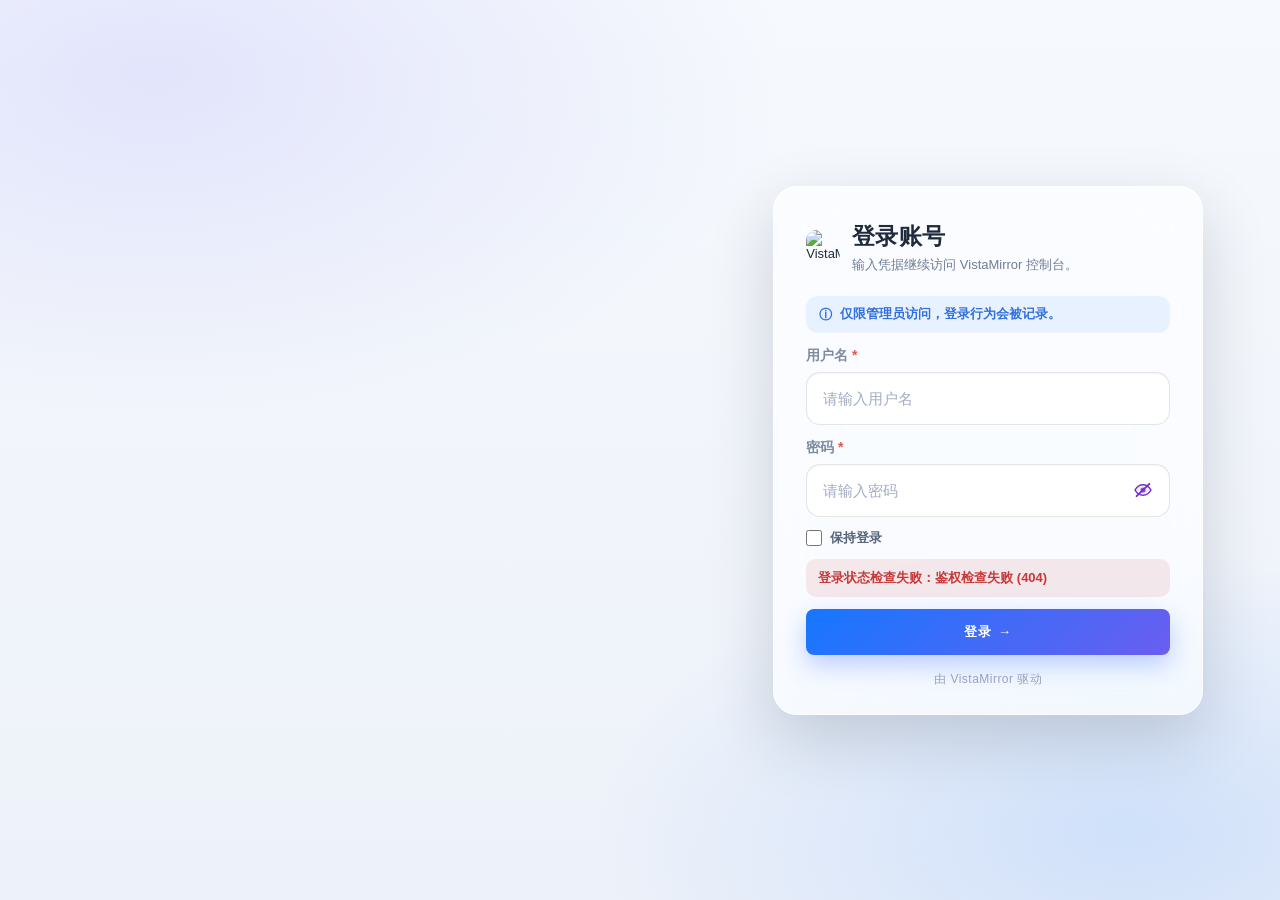
==== runtime/index.html @ f8d3233b "登录页海报墙 + iOS 登录卡重构、全局代理与基础设施工作台 - 登录页:TMDB 趋势海报墙(服务端代理+磁盘缓存,/api/public/login-backdrop),海报封面去重防相邻重复 " ====
<!DOCTYPE html>
<html lang="zh-CN">
<head>
  <meta charset="UTF-8">
  <meta name="viewport" content="width=device-width, initial-scale=1.0">
  <title>VistaMirror 用户管理台</title>
  <meta name="description" content="VistaMirror 风格的 Emby 用户管理控制台，支持 Emby API 接入、邀请管理、到期续费与登录日志。">
  <link rel="icon" type="image/svg+xml" href="/assets/branding/favicon.svg?v=20260625-vm-brand">
  <link rel="apple-touch-icon" href="/assets/branding/apple-touch-icon.png?v=20260625-vm-brand">
  <link rel="manifest" href="/manifest.webmanifest?v=20260625-vm-brand">
  <link rel="stylesheet" href="styles.css?v=20260819-ios-glass-1">
  <link rel="stylesheet" href="infra.css?v=20260824-docker-only-1">
  <link rel="stylesheet" href="auth.css?v=20260828-card-6">
  <script src="login-backdrop.js?v=20260828-login-wall-4" defer></script>
  <script src="/brand-theme.js?v=20260625-vm-brand"></script>
</head>
<body class="auth-pending">
  <section id="admin-auth-loading" class="admin-auth-loading" aria-live="polite">
    正在验证登录状态...
  </section>

  <section id="admin-auth-shell" class="admin-auth-shell" hidden>
    <div id="auth-backdrop" class="auth-backdrop" aria-hidden="true"></div>
    <div class="auth-backdrop-tint" aria-hidden="true"></div>
    <div class="admin-auth-card" role="dialog" aria-modal="true" aria-labelledby="admin-auth-title">
      <div class="admin-auth-brand">
        <img src="/assets/branding/logo-light.svg?v=20260625-vm-brand" data-brand-logo-img alt="VistaMirror">
        <div>
          <h1 id="admin-auth-title">登录账号</h1>
          <p>输入凭据继续访问 VistaMirror 控制台。</p>
        </div>
      </div>
      <form id="admin-auth-form" class="admin-auth-form">
        <p id="admin-auth-info" class="admin-auth-info"><span class="admin-auth-info-icon">ⓘ</span>仅限管理员访问，登录行为会被记录。</p>
        <label class="field">
          <span class="admin-auth-label">用户名 <em>*</em></span>
          <input id="admin-auth-username" type="text" autocomplete="username" placeholder="请输入用户名" aria-label="管理员账号" autofocus required>
        </label>
        <label class="field">
          <span class="admin-auth-label">密码 <em>*</em></span>
          <div class="password-field">
            <input id="admin-auth-password" type="password" autocomplete="current-password" placeholder="请输入密码" aria-label="管理员密码" required>
            <button id="admin-auth-password-toggle" type="button" class="eye-btn password-toggle" aria-label="显示或隐藏密码" data-target="admin-auth-password" data-open="false">🙈</button>
          </div>
        </label>
        <p id="admin-auth-capslock" class="admin-auth-capslock" hidden>大写锁定（Caps Lock）已开启</p>
        <label class="admin-auth-remember">
          <input id="admin-auth-remember" type="checkbox">
          <span>保持登录</span>
        </label>
        <p id="admin-auth-error" class="admin-auth-error" hidden></p>
        <button id="admin-auth-submit" class="primary-btn admin-auth-submit" type="submit">登录 <span class="admin-auth-submit-arrow">→</span></button>
        <p class="admin-auth-footer">由 VistaMirror 驱动</p>
      </form>
    </div>
  </section>

  <div id="app-root" class="app-layout" hidden>
    <aside id="primary-sidebar" class="sidebar">
      <div class="brand">
        <div class="brand-mark">
          <img src="/assets/branding/logo-light.svg?v=20260625-vm-brand" data-brand-logo-img alt="VistaMirror 图标">
        </div>
        <div class="brand-copy">
          <h1><span class="brand-en">VistaMirror</span></h1>
        </div>
      </div>

      <label id="global-search-trigger" class="sidebar-search" role="button" tabindex="0" aria-label="打开全局搜索">
        <span class="sidebar-search-icon">⌕</span>
        <input id="sidebar-global-search" type="text" placeholder="全局搜索..." aria-label="全局搜索" readonly>
        <em>Cmd+K</em>
      </label>

      <nav class="nav">
        <p class="nav-group-title">总览</p>
        <button class="nav-item active" data-view="overview" type="button"><span class="nav-icon">📈</span>仪表盘</button>
        <p class="nav-group-title">媒体库运营</p>
        <button class="nav-item" data-view="content-ranking" type="button"><span class="nav-icon">🎞</span>内容排行</button>
        <button class="nav-item" data-view="users" type="button"><span class="nav-icon nav-icon-svg" aria-hidden="true"><svg class="quality-audit-nav-svg" viewBox="0 0 1024 1024" xmlns="http://www.w3.org/2000/svg" focusable="false"><path d="M0 0m125.582536 0l772.834928 0q125.582536 0 125.582536 125.582536l0 772.834928q0 125.582536-125.582536 125.582536l-772.834928 0q-125.582536 0-125.582536-125.582536l0-772.834928q0-125.582536 125.582536-125.582536Z" fill="#AA66CC"></path><path d="M305.165563 463.901889h94.56365v96.196222H305.165563z" fill="#F5F5F5"></path><path d="M466.413539 479.599706h258.44886v15.697817H466.413539zM466.413539 527.697817h258.44886v15.697817H466.413539z" fill="#CED0D0"></path><path d="M354.142752 525.186166l-43.953888-43.953887-11.176845 11.176845 43.953887 43.953888 11.176846 11.051263 11.051263-11.051263 61.284278-61.284278-11.051263-11.176845-61.284278 61.284277z" fill="#FB5D74"></path><path d="M305.165563 463.901889h94.56365v96.196222H305.165563z" fill="#F5F5F5"></path><path d="M466.413539 479.599706h258.44886v15.697817H466.413539zM466.413539 527.697817h258.44886v15.697817H466.413539z" fill="#CED0D0"></path><path d="M354.142752 525.186166l-43.953888-43.953887-11.176845 11.176845 43.953887 43.953888 11.176846 11.051263 11.051263-11.051263 61.284278-61.284278-11.051263-11.176845-61.284278 61.284277z" fill="#FB5D74"></path><path d="M215.750797 145.926907m37.046848 0l518.40471 0q37.046848 0 37.046848 37.046848l0 688.569046q0 37.046848-37.046848 37.046848l-518.40471 0q-37.046848 0-37.046848-37.046848l0-688.569046q0-37.046848 37.046848-37.046848Z" fill="#334D5C"></path><path d="M250.285995 190.383125m37.046848 0l449.334314 0q37.046848 0 37.046848 37.046848l0 599.65661q0 37.046848-37.046848 37.046848l-449.334314 0q-37.046848 0-37.046848-37.046848l0-599.65661q0-37.046848 37.046848-37.046848Z" fill="#F5F5F5"></path><path d="M661.443218 162.503802h-298.886436a17.707138 17.707138 0 0 0-17.707138 17.707137v57.265637a17.707138 17.707138 0 0 0 17.707138 17.707138h87.907775v-15.8234h124.326711v15.8234h87.907775a17.707138 17.707138 0 0 0 17.707138-17.707138v-57.265637a17.707138 17.707138 0 0 0-18.962963-17.707137z" fill="#F5F5F5"></path><path d="M634.31739 175.689968v-32.149129H389.68261v32.149129h-39.558499v14.567574h39.558499v14.441992h244.63478v-14.441992h38.553839v-14.567574h-38.553839z" fill="#334D5C"></path><path d="M313.328428 329.026245h89.1636v90.670591h-89.1636z" fill="#F5F5F5"></path><path d="M465.283297 343.844984h243.63012v14.818739h-243.63012zM465.283297 389.18028h243.63012v14.818739h-243.63012z" fill="#CED0D0"></path><path d="M359.417219 386.794211l-41.442237-41.442237-10.423351 10.548934 41.442237 41.316654 10.423351 10.548933 10.42335-10.548933 57.767967-57.767967-10.423351-10.42335-57.767966 57.767966z" fill="#FB5D74"></path><path d="M313.328428 481.985774h89.1636v90.670591h-89.1636z" fill="#F5F5F5"></path><path d="M465.283297 496.804513h243.63012v14.818739h-243.63012zM465.283297 542.139809h243.63012v14.818739h-243.63012z" fill="#CED0D0"></path><path d="M359.417219 539.75374l-41.442237-41.442236-10.423351 10.548933 41.442237 41.316654 10.423351 10.548933 10.42335-10.548933 57.767967-57.767967-10.423351-10.42335-57.767966 57.767966z" fill="#FB5D74"></path><path d="M313.328428 634.945303h89.1636v90.670591h-89.1636z" fill="#F5F5F5"></path><path d="M465.283297 649.63846h243.63012v14.818739h-243.63012zM465.283297 695.099338h243.63012v14.818739h-243.63012z" fill="#CED0D0"></path><path d="M604.679912 864.133431l0.376747-168.657346h168.657346L604.679912 864.133431z" fill="#FFFFFF"></path><path d="M776.727986 692.838852l-0.376747 175.564386-175.564386 0.125582 175.941133-175.689968z" fill="#334D5C"></path></svg></span>质量盘点</button>
        <button class="nav-item" data-view="missing" type="button"><span class="nav-icon nav-icon-svg" aria-hidden="true"><svg class="missing-nav-svg" viewBox="0 0 1024 1024" xmlns="http://www.w3.org/2000/svg" focusable="false"><path d="M512 0c282.760533 0 512 229.239467 512 512 0 282.760533-229.239467 512-512 512-282.760533 0-512-229.239467-512-512C0 229.239467 229.239467 0 512 0z" fill="#8460D8" opacity=".1"></path><path d="M645.9392 521.1136a123.733333 123.733333 0 0 1 122.0608 123.426133 123.733333 123.733333 0 0 1-122.0608 123.460267 124.177067 124.177067 0 0 1-109.090133-61.1328 122.914133 122.914133 0 0 1 0-124.586667 124.177067 124.177067 0 0 1 109.090133-61.166933z m-43.793067 52.599467a20.48 20.48 0 0 0-28.9792 28.945066l41.028267 41.0624-45.841067 45.841067a20.48 20.48 0 0 0 28.945067 28.9792l45.8752-45.8752 45.841067 45.8752a20.48 20.48 0 0 0 28.9792-28.9792L672.085333 643.754667l41.028267-41.0624a20.48 20.48 0 0 0-28.945067-28.945067l-41.028266 41.028267z" fill="#8460D8" opacity=".6"></path><path d="M617.8816 238.933333a79.189333 79.189333 0 0 1 79.189333 79.189334l0.034134 178.244266a144.110933 144.110933 0 0 0-68.334934-17.237333c-83.831467 0-151.790933 72.123733-151.790933 161.0752 0 34.440533 10.205867 66.321067 27.5456 92.501333H386.389333A79.189333 79.189333 0 0 1 307.2 653.5168V318.122667A79.189333 79.189333 0 0 1 386.389333 238.933333h231.492267z m-129.467733 186.845867h-104.584534a20.002133 20.002133 0 1 0 0 40.004267h104.584534a20.002133 20.002133 0 1 0 0-40.004267z m100.625066-100.113067h-205.2096a20.002133 20.002133 0 0 0 0 40.0384h205.2096a20.002133 20.002133 0 1 0 0-40.0384z" fill="#8460D8"></path></svg></span>缺集管理</button>
        <button class="nav-item" data-view="logs" type="button"><span class="nav-icon">🕘</span>播放历史</button>
        <p class="nav-group-title">资源获取</p>
        <button class="nav-item" data-view="moviepilot-search" type="button"><span class="nav-icon">🔎</span>MoviePilot 搜索</button>
        <button class="nav-item" data-view="drive-115" type="button"><span class="nav-icon">📦</span>115网盘</button>
        <button class="nav-item" data-view="strm-115" type="button"><span class="nav-icon">▶</span>STRM 直连</button>
        <button class="nav-item" data-view="hdhive" type="button"><span class="nav-icon">🪺</span>影巢搜索</button>
        <p class="nav-group-title">基础设施</p>
        <button class="nav-item" data-view="infra-docker" type="button"><span class="nav-icon">▣</span>Docker 管理</button>
        <p class="nav-group-title">用户与终端</p>
        <button class="nav-item" data-view="user-center" type="button"><span class="nav-icon">👥</span>用户管理</button>
        <button class="nav-item" data-view="client-control" type="button"><span class="nav-icon">🖥</span>客户端管控</button>
        <p class="nav-group-title">自动化与配置</p>
        <button class="nav-item" data-view="bot-assistant" type="button"><span class="nav-icon">🔔</span>通知配置</button>
        <button class="nav-item" data-view="media-config" type="button"><span class="nav-icon">🗃️</span>媒体库配置</button>
        <button class="nav-item" data-view="ai-config" type="button"><span class="nav-icon">🤖</span>AI 配置</button>
        <button class="nav-item" data-view="task-center" type="button"><span class="nav-icon">⚡</span>任务中心</button>
        <button class="nav-item" data-view="workshop" type="button"><span class="nav-icon">🪄</span>封面工坊</button>
      </nav>

      <div class="sidebar-footer">
        <button class="sidebar-exit" type="button">退出管理系统</button>
      </div>
    </aside>

    <main class="main-content">
      <nav class="frozen-navbar" aria-label="顶部导航">
        <button
          id="sidebar-toggle-btn"
          class="nav-icon-btn sidebar-toggle-btn"
          type="button"
          aria-controls="primary-sidebar"
          aria-expanded="true"
          aria-label="隐藏侧边栏"
          title="隐藏侧边栏"
        >‹</button>
        <div class="frozen-navbar-actions">
          <button id="quick-log-btn" class="nav-icon-btn" type="button" aria-label="通知">🌐</button>
          <div class="profile-menu">
            <button
              id="profile-menu-btn"
              class="nav-icon-btn profile-btn"
              type="button"
              aria-label="快捷工具"
              aria-haspopup="menu"
              aria-expanded="false"
            >⚙</button>
            <div id="profile-menu-panel" class="profile-menu-panel" role="menu" hidden>
              <div class="profile-menu-head">
                <strong>VistaMirror</strong>
                <span>管理员</span>
              </div>
              <button id="profile-open-logs" class="profile-menu-item" type="button" role="menuitem">日志中心</button>
              <button id="profile-open-support" class="profile-menu-item" type="button" role="menuitem">关于与支持</button>
            </div>
          </div>
        </div>
      </nav>

      <header class="topbar">
        <div class="topbar-hero">
          <div class="topbar-icon">👥</div>
          <div>
            <h2 id="topbar-title">用户管理</h2>
            <p id="topbar-subtitle" class="topbar-text">统筹全站账号与权限生命周期</p>
          </div>
        </div>
        <div id="topbar-actions" class="topbar-actions">
          <div id="topbar-logs-toolbar-host" class="topbar-actions-group" hidden></div>
          <div id="topbar-user-center-actions" class="topbar-actions-group" hidden>
            <button id="uc-invite-manage-btn" class="ghost-btn" type="button">邀请管理</button>
            <button id="uc-generate-invite-btn" class="mint-btn" type="button">生成邀请</button>
            <button id="uc-create-user-btn" class="primary-btn" type="button">创建用户</button>
          </div>
          <button id="settings-save-btn" class="settings-save-btn" type="button" hidden>保存</button>
        </div>
      </header>

      <section id="overview-stats-grid" class="stats-grid">
        <article class="stat-card accent-purple">
          <p>电影</p>
          <strong id="stat-movies">-</strong>
          <span id="stat-movies-sub">Movie</span>
        </article>
        <article class="stat-card accent-green">
          <p>电视剧</p>
          <strong id="stat-series">-</strong>
          <span id="stat-series-sub">Series</span>
        </article>
        <article class="stat-card accent-orange">
          <p>剧集</p>
          <strong id="stat-episodes">-</strong>
          <span id="stat-episodes-sub">Episode</span>
        </article>
        <article class="stat-card">
          <p>用户</p>
          <strong id="stat-users">0</strong>
          <span id="stat-users-sub">用户总数</span>
        </article>
      </section>

      <section id="view-overview" class="view-section active">
        <div class="dashboard-grid">
          <section class="panel">
            <div class="panel-head compact">
              <div>
                <p class="section-label">搜索与筛选</p>
                <h3>用户总览</h3>
              </div>
            </div>
            <div class="toolbar toolbar-wide">
              <div class="search-box search-box-wide">
                <input id="user-search" type="search" placeholder="搜索用户名 / Emby Connect / 邮箱备注">
              </div>
              <div class="filter-group">
                <button class="filter-chip active" data-user-filter="all" type="button">全部</button>
                <button class="filter-chip" data-user-filter="online" type="button">活跃</button>
                <button class="filter-chip" data-user-filter="expiring" type="button">即将到期</button>
                <button class="filter-chip" data-user-filter="disabled" type="button">已禁用</button>
              </div>
            </div>

            <div class="user-table-wrap">
              <p id="client-software-filter-feedback" class="client-filter-feedback" hidden></p>
              <table class="user-table">
                <thead>
                  <tr>
                    <th>用户信息</th>
                    <th>账号状态</th>
                    <th>管理员</th>
                    <th>最后活跃</th>
                    <th>Emby Connect</th>
                    <th>续费状态</th>
                    <th>操作管理</th>
                  </tr>
                </thead>
                <tbody id="users-body"></tbody>
              </table>
            </div>
          </section>

          <section class="panel">
            <div class="panel-head compact">
              <div>
                <p class="section-label">同步结果</p>
                <h3>最近状态</h3>
              </div>
            </div>
            <div class="overview-grid compact-overview-grid">
              <article class="overview-card">
                <span>远程访问开启</span>
                <strong id="overview-remote">0</strong>
              </article>
              <article class="overview-card">
                <span>Live TV 开启</span>
                <strong id="overview-livetv">0</strong>
              </article>
              <article class="overview-card">
                <span>邀请待使用</span>
                <strong id="overview-invites">0</strong>
              </article>
            </div>
            <div id="sync-feed" class="activity-feed"></div>
          </section>
        </div>
      </section>

      <section id="view-content-ranking" class="view-section">
        <div class="dashboard-grid logs-grid">
          <section class="panel">
            <span id="content-ranking-source" class="badge neutral" hidden>等待连接 Emby</span>
            <div class="user-table-wrap">
              <table class="user-table">
                <thead>
                  <tr>
                    <th>排名</th>
                    <th>影片名称</th>
                    <th>播放次数</th>
                    <th>最近播放</th>
                  </tr>
                </thead>
                <tbody id="content-ranking-body"></tbody>
              </table>
            </div>
          </section>
        </div>
      </section>

      <section id="view-data-insights" class="view-section">
        <div class="dashboard-grid logs-grid">
          <section class="panel">
            <div class="panel-head compact">
              <div>
                <p class="section-label">数据洞察</p>
                <h3>行为分析</h3>
              </div>
            </div>
            <div class="empty-state">这里是“数据洞察”独立界面。后续可接入时段活跃、设备分布、码率分布、异常波动分析。</div>
          </section>
        </div>
      </section>

      <section id="view-users" class="view-section">
        <div class="quality-dashboard-shell">
          <section class="quality-overview-card quality-card">
            <div class="quality-overview-main">
              <div class="quality-overview-icon" aria-hidden="true">◈</div>
              <div>
                <div class="quality-title-row">
                  <h3>全景质量盘点</h3>
                </div>
                <p class="quality-subtitle">上次扫库时间：<strong id="quality-last-scan-time">未执行重扫</strong></p>
                <p id="user-action-feedback" class="quality-feedback quality-scan-feedback"></p>
                <span id="detail-name" class="quality-hidden-meta" aria-hidden="true">未选择用户</span>
              </div>
            </div>
            <div class="quality-overview-actions">
              <button id="quality-rescan-btn" class="primary-btn quality-primary-btn" type="button">重扫媒体库</button>
            </div>
          </section>

          <div class="quality-analysis-grid">
            <section class="quality-card quality-matrix-card quality-resolution-card">
              <div class="quality-section-head">
                <span class="quality-section-icon" aria-hidden="true">◈</span>
                <div>
                  <h3>分辨率矩阵</h3>
                  <p id="quality-resolution-total" class="quality-section-subtitle">等待媒体库扫描</p>
                </div>
              </div>
              <div id="quality-resolution-bars" class="quality-resolution-bars">
                <div class="quality-resolution-skeleton">正在统计媒体分辨率...</div>
              </div>
              <div class="quality-legacy-user-metrics" hidden>
                <span id="detail-last-login">-</span>
                <span id="detail-last-activity">-</span>
                <span id="detail-device-count">0</span>
                <span id="quality-risk-value">待查看</span>
              </div>
            </section>

            <section class="quality-card quality-dynamic-card quality-resolution-focus-card">
              <div class="quality-section-head">
                <span class="quality-section-icon purple" aria-hidden="true">◉</span>
                <div>
                  <h3 id="quality-resolution-focus-title">质量风险摘要</h3>
                  <p id="quality-resolution-focus-subtitle" class="quality-section-subtitle">点击左侧分辨率查看详情</p>
                </div>
              </div>
              <div id="quality-resolution-focus-body" class="quality-resolution-focus-body">
                <div class="quality-resolution-focus-empty">正在准备风险摘要与筛选控制台...</div>
              </div>
            </section>
          </div>

          <section class="quality-card quality-resolution-detail-card quality-resolution-detail-standalone">
              <div class="quality-section-head">
                <span class="quality-section-icon purple" aria-hidden="true">◉</span>
                <div>
                  <h3 id="quality-resolution-detail-title">分辨率片单</h3>
                  <p id="quality-resolution-detail-subtitle" class="quality-section-subtitle">点击左侧分辨率查看影片明细</p>
                </div>
              </div>
              <div id="quality-resolution-detail-list" class="quality-resolution-detail-list">
                <div class="quality-resolution-empty">等待分辨率数据</div>
              </div>
              <div class="quality-legacy-policy" hidden>
                <div class="quality-policy-layout">
                  <div class="quality-policy-hero">
                    <p>EMBY CONNECT</p>
                    <strong id="detail-email">-</strong>
                    <span id="detail-note">请先连接 Emby 并选择一个用户。</span>
                  </div>
                  <div class="toggle-list quality-toggle-grid">
                    <label class="toggle-row">
                      <span>允许远程访问</span>
                      <input id="toggle-remote" type="checkbox">
                    </label>
                    <label class="toggle-row">
                      <span>允许媒体下载</span>
                      <input id="toggle-download" type="checkbox">
                    </label>
                    <label class="toggle-row">
                      <span>允许 Live TV</span>
                      <input id="toggle-livetv" type="checkbox">
                    </label>
                    <label class="toggle-row">
                      <span>禁用用户</span>
                      <input id="toggle-disabled" type="checkbox">
                    </label>
                  </div>
                </div>
              </div>
          </section>

          <section class="quality-card quality-list-card">
            <div class="quality-list-head">
              <div>
                <p class="section-label">Profile Snapshot</p>
                <h3>账号画像明细</h3>
              </div>
              <span class="quality-count-pill">4 项</span>
            </div>
            <div class="profile-card quality-profile-inline">
              <div id="detail-avatar" class="avatar">EP</div>
              <div>
                <p class="profile-line">当前选中用户</p>
                <p class="profile-note">下方保留现有字段与策略数据，并以卡片形式展示。</p>
              </div>
            </div>
            <div id="detail-meta" class="detail-list quality-detail-list"></div>
          </section>

          <section class="quality-card quality-activity-card">
            <div class="quality-list-head">
              <div>
                <p class="section-label">Activity Trace</p>
                <h3>相关活动</h3>
              </div>
              <span class="quality-count-pill">最近 5 条</span>
            </div>
            <div id="detail-activity" class="activity-feed quality-activity-feed"></div>
          </section>
        </div>
      </section>

      <section id="view-invites" class="view-section">
        <div class="dashboard-grid">
          <section class="panel">
            <div class="panel-head compact">
              <div>
                <p class="section-label">邀请码管理</p>
                <h3>生成邀请与快速建号</h3>
              </div>
            </div>

            <form id="invite-form" class="form-grid">
              <label class="field">
                <span>邀请备注</span>
                <input id="invite-label" type="text" placeholder="例如 朋友 / 家庭成员 / 测试用户">
              </label>
              <label class="field">
                <span>默认用户名</span>
                <input id="invite-username" type="text" placeholder="例如 movie_fan">
              </label>
              <label class="field">
                <span>有效天数</span>
                <input id="invite-days" type="number" min="1" value="7">
              </label>
              <label class="field">
                <span>套餐名称</span>
                <input id="invite-plan" type="text" placeholder="例如 月费标准">
              </label>
              <div class="form-actions">
                <button class="primary-btn" type="submit">生成邀请</button>
              </div>
            </form>

            <p class="hint-text">说明：这里的邀请管理是面板扩展层，用于提前生成待使用名额和续费方案。</p>
          </section>

          <section class="panel">
            <div class="panel-head compact">
              <div>
                <p class="section-label">邀请列表</p>
                <h3>待使用 / 已使用</h3>
              </div>
            </div>
            <div id="invite-list" class="card-list"></div>
          </section>
        </div>
      </section>

      <section id="view-renewals" class="view-section">
        <div class="dashboard-grid">
          <section class="panel">
            <div class="panel-head compact">
              <div>
                <p class="section-label">到期续费</p>
                <h3>续费计划与到期日管理</h3>
              </div>
            </div>
            <p class="hint-text">Emby 原生用户没有会员到期日字段，这里使用面板本地数据层为每个用户附加套餐和到期日期。</p>
            <div id="renewal-list" class="card-list"></div>
          </section>

          <section class="panel">
            <div class="panel-head compact">
              <div>
                <p class="section-label">续费编辑</p>
                <h3>为用户设置到期信息</h3>
              </div>
            </div>

            <form id="renewal-form" class="form-grid">
              <label class="field">
                <span>选择用户</span>
                <select id="renewal-user"></select>
              </label>
              <label class="field">
                <span>套餐名称</span>
                <input id="renewal-plan" type="text" placeholder="例如 年费旗舰">
              </label>
              <label class="field">
                <span>到期日期</span>
                <input id="renewal-expiry" type="date">
              </label>
              <label class="field">
                <span>管理备注</span>
                <input id="renewal-note" type="text" placeholder="例如 已付款，等待确认">
              </label>
              <div class="form-actions">
                <button class="primary-btn" type="submit">保存续费信息</button>
              </div>
            </form>

            <p id="renewal-feedback" class="action-feedback">尚未修改任何续费信息。</p>
          </section>
        </div>
      </section>

      <section id="view-logs" class="view-section">
        <div class="dashboard-grid logs-grid">
          <section class="panel">
            <div class="panel-head compact playback-head playback-head-swap">
              <div id="logs-toolbar-host">
                <div id="logs-toolbar" class="toolbar">
                  <label class="field">
                    <select id="log-user-filter">
                      <option value="">所有用户大盘</option>
                    </select>
                  </label>
                  <div class="search-box">
                    <input id="log-search" type="search" placeholder="搜索影视名称...">
                  </div>
                  <button id="log-query-btn" class="primary-btn" type="button">立即查询</button>
                </div>
              </div>
            </div>

            <div class="user-table-wrap">
              <table class="user-table playback-table">
                <thead>
                  <tr>
                    <th>时间</th>
                    <th>用户</th>
                    <th>内容媒体</th>
                    <th>观影时长</th>
                    <th>客户端接入</th>
                    <th>终端设备</th>
                  </tr>
                </thead>
                <tbody id="log-list"></tbody>
              </table>
            </div>
          </section>
        </div>
      </section>

      <section id="view-missing" class="view-section">
        <div class="dashboard-grid logs-grid">
          <section class="panel">
            <div class="panel-head compact playback-head playback-head-swap">
              <div class="toolbar missing-toolbar">
                <button id="missing-scan-btn" class="primary-btn" type="button">立即巡检</button>
                <label class="field">
                  <select id="missing-status">
                    <option value="all">全部状态</option>
                    <option value="missing">缺失中</option>
                    <option value="review">需确认</option>
                    <option value="match_failed">匹配失败</option>
                  </select>
                </label>
                <div class="search-box">
                  <input id="missing-search" type="search" placeholder="搜索剧名 / 集号 / TMDB ID...">
                </div>
              </div>
            </div>

            <div class="stats-grid missing-stats-grid">
              <article class="stat-card">
                <p>扫描剧集数</p>
                <strong id="missing-stat-scanned-series">0</strong>
              </article>
              <article class="stat-card success">
                <p>TMDB 匹配成功</p>
                <strong id="missing-stat-matched-series">0</strong>
              </article>
              <article class="stat-card warning">
                <p>缺失剧集数</p>
                <strong id="missing-stat-missing-series">0</strong>
              </article>
              <article class="stat-card danger">
                <p>缺失总集数</p>
                <strong id="missing-stat-missing-episodes">0</strong>
              </article>
            </div>

            <p id="missing-feedback" class="action-feedback">点击“立即巡检”核对 Emby 已入库季中已播出的单集，未来或未定档集不会计入缺失。</p>

            <div id="missing-list" class="missing-card-list" aria-live="polite"></div>
          </section>
        </div>
      </section>

      <section id="view-dedup" class="view-section">
        <div class="dashboard-grid logs-grid">
          <section class="panel">
            <div class="panel-head compact">
              <div>
                <p class="section-label">去重管理</p>
                <h3>重复项治理</h3>
              </div>
            </div>
            <div class="empty-state">这里是“去重管理”独立界面。后续可接入重复资源扫描、命名归一与批量合并。</div>
          </section>
        </div>
      </section>

      <section id="view-workorders" class="view-section">
        <div class="dashboard-grid logs-grid">
          <section class="panel">
            <div class="panel-head compact">
              <div>
                <p class="section-label">工单大厅</p>
                <h3>待处理事项</h3>
              </div>
            </div>
            <div class="empty-state">这里预留为工单管理独立界面。后续可接入工单状态流转、责任人分配、SLA 统计。</div>
          </section>
        </div>
      </section>

      <section id="view-user-center" class="view-section">
        <div class="dashboard-grid logs-grid">
          <section class="panel">
            <div class="user-center-stats">
              <article class="user-center-stat-card">
                <p>总用户数</p>
                <strong id="uc-stat-total">0</strong>
              </article>
              <article class="user-center-stat-card vip">
                <p>VIP 会员数</p>
                <strong id="uc-stat-vip">0</strong>
              </article>
              <article class="user-center-stat-card success">
                <p>活跃正常数</p>
                <strong id="uc-stat-active">0</strong>
              </article>
              <article class="user-center-stat-card warning">
                <p>7 天内到期数</p>
                <strong id="uc-stat-expiring">0</strong>
              </article>
              <article class="user-center-stat-card danger">
                <p>已封禁 / 过期数</p>
                <strong id="uc-stat-blocked">0</strong>
              </article>
            </div>

            <div class="toolbar user-center-toolbar">
              <div class="search-box">
                <input id="user-center-search" type="search" placeholder="搜索用户名或备注...">
              </div>
              <label class="field">
                <select id="user-center-sort">
                  <option value="recommend">排序：智能推荐（管理员 > VIP > 状态）</option>
                  <option value="last-login">排序：最近登录</option>
                  <option value="name">排序：用户名</option>
                  <option value="status">排序：账号状态</option>
                </select>
              </label>
            </div>

            <div class="user-table-wrap">
              <table class="user-table user-center-table">
                <thead>
                  <tr>
                    <th>用户信息</th>
                    <th>并发限制</th>
                    <th>账号状态</th>
                    <th>有效期至</th>
                    <th>最后登录</th>
                    <th>操作管理</th>
                  </tr>
                </thead>
                <tbody id="user-center-body"></tbody>
              </table>
            </div>
          </section>
        </div>
      </section>

      <section id="view-points" class="view-section">
        <div class="dashboard-grid logs-grid">
          <section class="panel">
            <div class="panel-head compact">
              <div>
                <p class="section-label">积分引擎</p>
                <h3>积分策略与发放记录</h3>
              </div>
            </div>
            <div class="empty-state">这里是“积分引擎”独立界面，后续可接入签到积分、活跃奖励和兑换规则。</div>
          </section>
        </div>
      </section>

      <section id="view-risk-control" class="view-section">
        <div class="dashboard-grid logs-grid">
          <section class="panel">
            <div class="panel-head compact">
              <div>
                <p class="section-label">风险管控</p>
                <h3>异常行为检测</h3>
              </div>
            </div>
            <div class="empty-state">这里是“风险管控”独立界面，后续可接入异地登录、暴力尝试与设备指纹监控。</div>
          </section>
        </div>
      </section>

      <section id="view-client-control" class="view-section">
        <div class="dashboard-grid logs-grid">
          <section class="panel">
            <div class="panel-head compact">
              <div>
                <p class="section-label">客户端管控</p>
                <h3>终端态势与管控</h3>
              </div>
              <span id="client-device-source" class="badge neutral">等待连接 Emby</span>
            </div>

            <div class="client-stats-grid">
              <article class="client-stat-card">
                <div class="client-stat-card-head">
                  <span>历史设备总数</span>
                  <em class="client-stat-icon neutral" aria-hidden="true">🗄</em>
                </div>
                <strong id="client-stat-total" class="client-stat-value">0</strong>
              </article>
              <article class="client-stat-card">
                <div class="client-stat-card-head">
                  <span>当前在线设备</span>
                  <em class="client-stat-icon success" aria-hidden="true">📶</em>
                </div>
                <strong id="client-stat-online" class="client-stat-value success">0</strong>
              </article>
              <article class="client-stat-card">
                <div class="client-stat-card-head">
                  <span>已违规拦截</span>
                  <em class="client-stat-icon danger" aria-hidden="true">⛔</em>
                </div>
                <strong id="client-stat-blocked" class="client-stat-value danger">0</strong>
              </article>
            </div>

            <div class="client-charts-grid">
              <article class="client-chart-card">
                <div class="panel-head compact">
                  <div>
                    <h3>生态分布</h3>
                  </div>
                  <span class="client-chart-hint">按客户端软件统计</span>
                </div>
                <div id="client-ecosystem-chart" class="client-donut-chart" role="img" aria-label="设备生态分布图">
                  <div id="client-ecosystem-tooltip" class="client-donut-tooltip" hidden></div>
                </div>
                <div id="client-ecosystem-legend" class="client-donut-legend"></div>
                <p id="client-ecosystem-empty" class="client-chart-empty" hidden>暂无设备分布数据。</p>
              </article>
              <article class="client-chart-card">
                <div class="panel-head compact">
                  <div class="client-chart-title-wrap">
                    <span class="client-chart-title-icon" aria-hidden="true">🏆</span>
                    <h3>历史高频设备 TOP 10</h3>
                  </div>
                  <span class="client-chart-hint">点击设备筛选</span>
                </div>
                <div id="client-top-devices-chart" class="client-bar-chart" role="img" aria-label="历史设备TOP10柱状图"></div>
                <p id="client-top-devices-empty" class="client-chart-empty" hidden>暂无播放历史设备数据。</p>
              </article>
            </div>

            <div class="user-table-wrap">
              <table class="user-table">
                <thead>
                  <tr>
                    <th>用户</th>
                    <th>设备名称 / ID</th>
                    <th>使用软件</th>
                    <th>最后活动时间</th>
                  </tr>
                </thead>
                <tbody id="client-devices-body"></tbody>
              </table>
            </div>
          </section>
        </div>
      </section>

      <section id="view-calendar" class="view-section">
        <div class="dashboard-grid logs-grid">
          <section class="panel">
            <div class="panel-head compact">
              <div>
                <p class="section-label">追剧日历</p>
                <h3>更新排期</h3>
              </div>
            </div>
            <div class="empty-state">这里是“追剧日历”独立界面，后续可接入 TMDB 剧集更新日历与订阅提醒。</div>
          </section>
        </div>
      </section>

      <section id="view-bot-assistant" class="view-section">
        <div class="dashboard-grid logs-grid">
          <section class="panel">
            <div class="bot-grid">
              <article class="bot-card bot-card-channel-hub">
                <div class="panel-head compact">
                  <div>
                    <h3>通知渠道</h3>
                    <p class="section-label">添加并配置通知渠道</p>
                  </div>
                </div>
                <div class="notify-channel-hub-shell">
                  <div id="notify-channel-card-list" class="notify-channel-card-list"></div>
                  <section id="notify-channel-empty-state" class="notify-channel-empty-state" hidden>
                    <div class="notify-channel-empty-copy">
                      <strong>还没有已接入的通知渠道</strong>
                      <p>先添加 Telegram 或企业微信，配置完成后卡片会自动收起留在这里。</p>
                    </div>
                    <button id="notify-channel-empty-add" class="primary-btn" type="button">添加通道</button>
                  </section>
                  <div id="notify-channel-toolbar" class="notify-channel-toolbar">
                    <button id="notify-channel-add-toggle" class="ghost-btn notify-channel-add-btn" type="button" aria-haspopup="menu" aria-expanded="false">＋ 添加通道</button>
                    <div id="notify-channel-add-menu" class="notify-channel-add-menu" role="menu" hidden></div>
                  </div>
                  <p id="bot-feedback" class="hint-text" aria-live="polite"></p>
                </div>
              </article>

              <div id="notify-channel-modal" class="user-center-modal notify-channel-modal" hidden>
                <div class="user-center-modal-panel notify-channel-modal-panel">
                  <div class="notify-channel-modal-head">
                    <div class="notify-channel-modal-title-wrap">
                      <span id="notify-channel-modal-icon" class="bot-channel-icon bot-channel-icon-telegram" aria-hidden="true"></span>
                      <div>
                        <h3 id="notify-channel-modal-title">配置渠道</h3>
                        <p id="notify-channel-modal-subtitle">填写当前通知渠道的接入信息与运行设置</p>
                        <div id="notify-channel-modal-tabs" class="notify-channel-modal-tabs" role="tablist" aria-label="通知渠道配置区域">
                          <button class="notify-channel-modal-tab" type="button" data-notify-modal-section-target="channel">接入信息</button>
                          <button class="notify-channel-modal-tab" type="button" data-notify-modal-section-target="platform">平台设置</button>
                          <button class="notify-channel-modal-tab" type="button" data-notify-modal-section-target="playback">播放通知用户</button>
                        </div>
                      </div>
                    </div>
                    <button id="notify-channel-modal-close" class="invite-manage-close-icon" type="button" aria-label="关闭通知渠道配置弹窗">×</button>
                  </div>
                  <div id="notify-channel-modal-content" class="notify-channel-modal-content">
                    <section id="notify-channel-platform-panel" class="notify-channel-platform-panel notify-modal-section" data-notify-modal-section="platform">
                      <div class="notify-modal-section-head">
                        <div>
                          <strong>平台设置</strong>
                          <small id="notify-channel-platform-summary">通知开关 · Webhook 状态</small>
                        </div>
                      </div>
                      <div class="notify-modal-section-body">
                        <label class="toggle-row notify-platform-toggle">
                          <div>
                            <strong>启用通知平台</strong>
                            <p class="toggle-desc">关闭后不发送通知</p>
                          </div>
                          <input id="bot-enable-core" type="checkbox">
                        </label>
                        <div class="notify-platform-inline-grid">
                          <div class="route-card">
                            <div class="panel-head compact">
                              <strong>Emby Webhook 地址</strong>
                            </div>
                            <p id="bot-webhook-url" class="route-copy">建议通过 VISTAMIRROR_PUBLIC_BASE_URL 固定为 VistaMirror 自己的公网地址</p>
                            <p id="bot-webhook-status" class="route-status" hidden></p>
                          </div>
                        </div>
                      </div>
                    </section>

                    <section id="notify-playback-scope-card" class="notify-playback-scope-card notify-modal-section" data-notify-modal-section="playback">
                      <div class="notify-modal-section-head">
                        <div>
                          <strong>播放通知适用用户</strong>
                          <small>开始、暂停、恢复和停止播放共用此规则</small>
                        </div>
                      </div>
                      <div class="notify-modal-section-body">
                        <div class="notify-playback-scope-mode" role="radiogroup" aria-label="播放通知用户范围">
                          <label class="notify-playback-scope-pill"><input id="notify-playback-user-scope-all" type="radio" name="notify-playback-user-scope" value="all"><span>全部用户</span></label>
                          <label class="notify-playback-scope-pill"><input id="notify-playback-user-scope-selected" type="radio" name="notify-playback-user-scope" value="selected"><span>指定用户</span></label>
                        </div>
                        <p class="hint-text">默认通知全部用户；选择指定用户后，再勾选下方 Emby 用户。</p>
                        <div id="notify-playback-user-picker" class="notify-playback-user-picker">
                          <div class="notify-playback-user-picker-head"><strong>当前 Emby 用户列表</strong><button id="notify-playback-users-refresh" class="ghost-btn" type="button">刷新</button></div>
                          <p id="notify-playback-users-status" class="hint-text">正在读取用户列表…</p>
                          <div id="notify-playback-users-list" class="notify-playback-user-list"></div>
                        </div>
                      </div>
                    </section>

                    <section id="notify-pane-telegram" class="notify-channel-pane notify-channel-modal-pane notify-modal-section" data-notify-pane="telegram" data-notify-modal-section="channel">
                      <div class="notify-channel-pane-head" hidden>
                        <div class="bot-card-title-wrap">
                          <span class="bot-channel-icon bot-channel-icon-telegram" aria-hidden="true"></span>
                          <div>
                            <strong>Telegram 通知</strong>
                            <p>Bot Token、Chat ID、代理</p>
                          </div>
                        </div>
                      </div>
                      <label class="toggle-row">
                        <div>
                          <strong>启用 Telegram 通道</strong>
                          <p class="toggle-desc">向 Chat ID 发送通知</p>
                        </div>
                        <input id="notify-telegram-enabled" type="checkbox">
                      </label>
                      <div class="config-grid">
                        <label class="toggle-row field-span-2">
                          <div>
                            <strong>启用 Telegram 命令菜单</strong>
                            <p class="toggle-desc">支持 /help、/check 等命令</p>
                          </div>
                          <input id="bot-enable-commands" type="checkbox">
                        </label>
                        <label class="field field-span-2">
                          <span>BOT TOKEN</span>
                          <div class="password-field">
                            <input id="bot-telegram-token" type="password" placeholder="例如 123456:ABCDEF...">
                            <button id="bot-telegram-token-toggle" type="button" class="eye-btn password-toggle" aria-label="显示或隐藏 Telegram Token" data-target="bot-telegram-token" data-open="false">🙈</button>
                          </div>
                        </label>
                        <label class="field field-span-2">
                          <span>ADMIN CHAT ID</span>
                          <input id="bot-telegram-chat-id" type="text" placeholder="例如 6067958942">
                        </label>
                        <label class="field field-span-2">
                          <span>代理地址（可选）</span>
                          <input id="notify-telegram-proxy-url" type="text" placeholder="例如 http://127.0.0.1:7890">
                        </label>
                        <p id="bot-env-managed-hint" class="hint-text field-span-2" hidden>
                          该配置由环境变量控制，请在 .env 或 docker-compose.yml 中修改。
                        </p>
                      </div>
                      <p id="notify-telegram-status" class="hint-text" hidden>Telegram 未启用</p>
                    </section>

                    <section id="notify-pane-wecom" class="notify-channel-pane notify-channel-modal-pane notify-modal-section" data-notify-pane="wecom" data-notify-modal-section="channel" hidden>
                      <div class="notify-channel-pane-head" hidden>
                        <div class="bot-card-title-wrap">
                          <span class="bot-channel-icon bot-channel-icon-wechat" aria-hidden="true"></span>
                          <div>
                            <strong>企业微信通知</strong>
                            <p>企业 ID、应用凭证与回调</p>
                          </div>
                        </div>
                      </div>
                      <label class="toggle-row">
                        <div>
                          <strong>启用企业微信通道</strong>
                          <p class="toggle-desc">向企业微信发送文本通知</p>
                        </div>
                        <input id="notify-wecom-enabled" type="checkbox">
                      </label>
                      <div class="config-grid">
                        <label class="field">
                          <span>企业 ID</span>
                          <input id="bot-wechat-corp-id" type="text" placeholder="wwxxxxxxxxxxxx">
                        </label>
                        <label class="field">
                          <span>应用 ID</span>
                          <input id="bot-wechat-agent-id" type="text" placeholder="1000008">
                        </label>
                        <label class="field field-span-2">
                          <span>应用 Secret</span>
                          <div class="password-field">
                            <input id="bot-wechat-secret" type="password" placeholder="输入应用 Secret">
                            <button id="bot-wechat-secret-toggle" type="button" class="eye-btn password-toggle" aria-label="显示或隐藏应用 Secret" data-target="bot-wechat-secret" data-open="false">🙈</button>
                          </div>
                        </label>
                        <label class="field field-span-2">
                          <span>接收人（可选）</span>
                          <input id="bot-wechat-to-user" type="text" placeholder="例如 @all 或 username1|username2">
                        </label>
                        <label class="field field-span-2">
                          <span>代理地址（可选）</span>
                          <input id="notify-wecom-proxy-url" type="text" placeholder="例如 http://127.0.0.1:8080">
                        </label>
                        <label class="field field-span-2">
                          <span>回调 Token</span>
                          <input id="bot-wechat-callback-token" type="text" placeholder="可选，建议配置">
                        </label>
                        <label class="field field-span-2">
                          <span>EncodingAESKey</span>
                          <div class="password-field">
                            <input id="bot-wechat-callback-aes" type="password" placeholder="可选，43 位">
                            <button id="bot-wechat-callback-aes-toggle" type="button" class="eye-btn password-toggle" aria-label="显示或隐藏 EncodingAESKey" data-target="bot-wechat-callback-aes" data-open="false">🙈</button>
                          </div>
                        </label>
                      </div>
                      <div class="route-card">
                        <div class="panel-head compact">
                          <strong>微信后台回调 URL 填入</strong>
                          <button id="bot-copy-callback-url" class="ghost-btn" type="button">复制</button>
                        </div>
                        <p id="bot-wechat-callback-url" class="route-copy">等待连接 Emby 后自动生成</p>
                      </div>
                      <p id="notify-wecom-status" class="hint-text" hidden>企业微信未启用</p>
                    </section>
                  </div>
                  <div class="notify-channel-modal-footer">
                    <button id="notify-channel-modal-test" class="ghost-btn" type="button">测试通知</button>
                    <button id="notify-channel-modal-save" class="primary-btn" type="button">保存</button>
                  </div>
                </div>
              </div>

              <article class="bot-card bot-card-routes">
                <div class="panel-head compact">
                  <div>
                    <h3>通知类型矩阵</h3>
                    <p class="section-label">只展示已配置渠道的真实事件路由</p>
                  </div>
                  <div class="bot-card-actions">
                    <button id="notify-routes-save" class="ghost-btn" type="button">保存</button>
                  </div>
                </div>
                <div id="notify-routes-empty" class="empty-state notify-empty-message" hidden>请先添加并配置至少一个通知渠道，再设置事件路由。</div>
                <div class="notify-matrix-grid">
                  <section class="notify-matrix-column">
                    <div id="notify-route-channel-tabs" class="notify-workspace-tabs" role="tablist" aria-label="选择通知渠道"></div>
                    <div class="notify-route-groups">
                      <section class="notify-route-group" data-notify-route-pane="telegram">
                        <div class="notify-route-group-head">
                          <strong>Telegram</strong>
                          <span>支持播放通知与入库通知</span>
                        </div>
                        <div id="notify-route-grid-telegram" class="notify-route-list"></div>
                      </section>
                      <section class="notify-route-group" data-notify-route-pane="wecom" hidden>
                        <div class="notify-route-group-head">
                          <strong>企业微信</strong>
                          <span>仅真实已接入事件可开关</span>
                        </div>
                        <div id="notify-route-grid-wecom" class="notify-route-list"></div>
                      </section>
                    </div>
                  </section>
                  <details class="notify-upcoming-disclosure">
                    <summary>能力预告 <span>未接入事件</span></summary>
                    <div id="notify-upcoming-events" class="notify-upcoming-list"></div>
                  </details>
                </div>
              </article>

              <article class="bot-card bot-card-template bot-card-template-center">
                <div class="panel-head compact">
                  <div>
                    <h3>模板中心</h3>
                    <p class="section-label">只编辑已配置渠道的事件模板并实时预览</p>
                  </div>
                  <div class="bot-card-actions">
                    <button id="notify-templates-save" class="ghost-btn" type="button">保存</button>
                    <button id="bot-template-reset" class="ghost-btn" type="button">恢复默认模板</button>
                  </div>
                </div>
                <div id="notify-templates-empty" class="empty-state notify-empty-message" hidden>请先添加并配置至少一个通知渠道，再编辑模板。</div>
                <div class="notify-template-workspace">
                  <div id="notify-template-channel-tabs" class="notify-workspace-tabs" role="tablist" aria-label="选择模板渠道"></div>
                  <div class="notify-template-workspace-body">
                    <aside id="notify-template-event-list" class="notify-template-event-list" aria-label="通知事件列表"></aside>
                    <div id="notify-template-workspace-editor" class="notify-template-workspace-editor">
                      <div id="notify-template-list-wecom" class="notify-template-list" hidden></div>
                      <div id="notify-template-list-telegram" class="notify-template-list"></div>
                    </div>
                  </div>
                </div>
              </article>
            </div>
          </section>
        </div>
      </section>

      <section id="view-task-center" class="view-section">
        <div class="dashboard-grid logs-grid">
          <section class="panel">
          </section>
        </div>
      </section>

      <section id="view-drive-115" class="view-section">
        <div class="dashboard-grid logs-grid">
          <section class="panel">
            <div class="config-shell drive115-shell">
              <div class="config-main">
                <div class="drive115-page-head">
                  <div>
                    <p class="section-label">115网盘</p>
                    <h3>115网盘 - 115账号配置</h3>
                  </div>
                </div>
                <div class="drive115-workbench-grid">
                  <section class="settings-card drive115-card drive115-login-card">
                    <div class="settings-card-head drive115-card-head">
                      <div class="drive115-login-title">
                        <span class="drive115-login-icon">🍪</span>
                        <div>
                          <h4>115 登录凭证</h4>
                          <p>填写 115 Cookie，并设置默认转存目录。</p>
                        </div>
                      </div>
                      <button id="drive115-login-collapse-btn" class="ghost-btn" type="button" aria-expanded="true">收起⌄</button>
                    </div>
                    <div id="drive115-login-body" class="drive115-login-body">
                      <div class="tmdb-switch-row">
                        <label for="drive115-enabled" class="tmdb-switch" aria-label="启用 115 网盘">
                          <input id="drive115-enabled" type="checkbox">
                          <span class="tmdb-switch-slider"></span>
                        </label>
                        <div class="tmdb-switch-copy">
                          <strong>启用 115 链接转存</strong>
                          <p>启用后 Telegram 私聊可直接发送 115 链接，群聊使用 /zhuancun115。</p>
                        </div>
                      </div>

                      <div class="settings-subgrid">
                        <label class="field field-span-2">
                          <span>登录 Cookie</span>
                          <p class="drive115-field-desc">请从浏览器开发者工具中获取完整的 Cookie 字符串</p>
                          <div class="password-field">
                            <input id="drive115-cookie" type="password" placeholder="粘贴 115 网页 Cookie">
                            <button id="drive115-cookie-toggle" type="button" class="eye-btn password-toggle" aria-label="显示或隐藏 115 Cookie" data-target="drive115-cookie" data-open="false">🙈</button>
                          </div>
                        </label>
                        <label class="field">
                          <span>默认保存目录 ID</span>
                          <input id="drive115-default-cid" type="text" placeholder="默认 0">
                        </label>
                        <div class="drive115-actions-row">
                          <button id="drive115-test-btn" class="ghost-btn" type="button">测试连接</button>
                          <button id="drive115-save-btn" class="primary-btn" type="button">保存</button>
                        </div>
                        <p id="drive115-config-feedback" class="tmdb-token-hint field-span-2">115 未配置。</p>
                      </div>
                    </div>
                  </section>

                  <section class="settings-card drive115-card drive115-qr-card">
                    <div class="settings-card-head">
                      <h4>扫码获取 Cookie</h4>
                      <p>生成二维码后，用 115 App 扫码确认登录。</p>
                    </div>
                    <div class="drive115-qr-box">
                      <div class="drive115-qr-controls">
                        <select id="drive115-qr-client">
                          <option value="qandroid" selected>115生活(Android端)</option>
                          <option value="android">115网盘(Android端)</option>
                          <option value="ios">115网盘(iPad/iPhone端)</option>
                          <option value="web">网页版</option>
                          <option value="tv">115网盘(Android电视端)</option>
                        </select>
                        <button id="drive115-qr-start-btn" class="primary-btn" type="button">生成二维码</button>
                        <button id="drive115-qr-stop-btn" class="ghost-btn" type="button" disabled>停止轮询</button>
                      </div>
                      <div class="drive115-warning is-tip">
                        提示：网页登录、Linux 端、macOS 端、TV 端和部分小程序 Cookie 可能受限；推荐优先使用 115生活(Android端)。
                      </div>
                      <div class="drive115-warning is-danger">
                        警告：扫码登录属于非官方接口，若二维码无法登录，请改用手动 Cookie。
                      </div>
                      <div id="drive115-qr-panel" class="drive115-qr-panel">
                        <div id="drive115-qr-placeholder" class="drive115-qr-placeholder">点击“生成二维码”后在 115 App 内扫码</div>
                        <img id="drive115-qr-image" alt="115 登录二维码" hidden>
                        <p id="drive115-qr-status">未生成二维码。</p>
                      </div>
                    </div>
                  </section>

                  <section class="settings-card drive115-card drive115-transfer-card">
                    <div class="settings-card-head">
                      <h4>链接转存</h4>
                      <p>先解析分享资源，确认无误后再提交转存。</p>
                    </div>
                    <div class="settings-subgrid">
                      <label class="field field-span-2">
                        <span>115 分享链接</span>
                        <textarea id="drive115-share-url" rows="3" placeholder="粘贴 https://115.com/s/... 或包含访问码的完整文本"></textarea>
                      </label>
                      <label class="field">
                        <span>访问码</span>
                        <input id="drive115-receive-code" type="text" placeholder="可选">
                      </label>
                      <label class="field">
                        <span>目标目录 ID</span>
                        <input id="drive115-target-cid" type="text" placeholder="留空使用默认目录">
                      </label>
                      <div class="drive115-actions-row field-span-2">
                        <button id="drive115-parse-btn" class="ghost-btn" type="button">解析资源</button>
                        <button id="drive115-transfer-btn" class="primary-btn" type="button" disabled>确认转存</button>
                      </div>
                      <div id="drive115-parse-result" class="drive115-result field-span-2">尚未解析 115 分享链接。</div>
                    </div>
                  </section>

                  <section class="settings-card drive115-card drive115-records-card">
                    <div class="settings-card-head">
                      <h4>转存记录</h4>
                      <p>保留最近解析和转存状态，方便排查失败原因。</p>
                    </div>
                    <div id="drive115-records" class="drive115-records">
                      <div class="empty-state">暂无 115 转存记录。</div>
                    </div>
                  </section>

                </div>
              </div>
            </div>
          </section>
        </div>
      </section>

      <section id="view-strm-115" class="view-section">
        <div class="strm115-page-shell">
          <header class="strm115-page-head">
            <div><p>资源获取 / STRM 直连</p><h3>STRM 直连控制台</h3><span>将 115 视频目录安全映射为 Emby 可播放的 STRM 媒体库。</span></div>
            <div class="strm115-page-tags" aria-label="STRM 工作流"><span>115 云盘</span><span>安全增量</span><span>Emby 刷库</span></div>
          </header>
          <div class="strm115-workbench-grid">
          <section class="strm115-console" aria-labelledby="strm115-console-title">
            <div class="strm115-console-head">
              <div>
                <p>连接与输出</p>
                <h4 id="strm115-console-title">同步配置</h4>
                <span>扫描网盘目录，生成由 VistaMirror 签名的稳定 STRM 文件。</span>
              </div>
              <label class="strm115-switch" title="启用 115 STRM">
                <input id="strm115-enabled" type="checkbox">
                <span>启用服务</span>
              </label>
            </div>
            <section class="strm115-config-section" aria-label="基础连接">
              <div class="strm115-section-title"><span>基础连接</span><small>路径和播放地址只在服务器端保存</small></div>
              <div class="strm115-fields">
              <label><span>115 源目录 CID</span><input id="strm115-source-cid" type="text" placeholder="例如 123456789"></label>
              <label><span>STRM 输出目录</span><input id="strm115-output-dir" type="text" placeholder="例如 /media/strm/115"></label>
              <label class="strm115-field-wide"><span>STRM 播放外部地址</span><input id="strm115-public-base-url" type="url" placeholder="例如 https://strm.example.com（反代到 8099）"></label>
              <label><span>Emby 媒体库 ID（可选）</span><input id="strm115-emby-library-id" type="text" placeholder="留空刷新全部媒体库"></label>
              <label><span>默认同步策略</span><select id="strm115-sync-mode"><option value="safe_incremental">安全增量（推荐）</option><option value="full">受控全量</option></select></label>
              </div>
            </section>
            <section class="strm115-config-section strm115-config-section-advanced" aria-label="同步策略">
              <div class="strm115-section-title"><span>同步策略</span><small>按批处理，避免占满网盘和 Emby 资源</small></div>
              <div class="strm115-fields strm115-fields-compact">
              <label><span>请求间隔（毫秒）</span><input id="strm115-request-interval" type="number" min="300" max="10000" step="100"></label>
              <label><span>每批目录页数</span><input id="strm115-max-pages" type="number" min="1" max="500"></label>
              <label><span>播放直链缓存（分钟）</span><input id="strm115-playback-cache" type="number" min="0" max="120"></label>
              <label class="strm115-switch-field"><span>定时安全增量</span><input id="strm115-schedule-enabled" type="checkbox"><em>后台分批继续，不扫完不强行重头开始</em></label>
              <label><span>定时间隔（小时）</span><input id="strm115-schedule-interval" type="number" min="1" max="168"></label>
              </div>
            </section>
          </section>
          <aside class="strm115-operations" aria-label="STRM 操作与状态">
            <section class="strm115-operation-card">
              <div class="strm115-section-title"><span>快捷操作</span><small>写入操作按当前配置直接执行</small></div>
            <div class="strm115-commandbar">
              <button id="strm115-save-btn" type="button">保存配置</button>
              <button id="strm115-preview-btn" type="button">快速校验</button>
              <button id="strm115-sync-btn" class="is-primary" type="button">执行默认同步</button>
              <button id="strm115-full-sync-btn" type="button">开始受控全量</button>
              <button id="strm115-cleanup-preview-btn" type="button">清理预览</button>
              <button id="strm115-cleanup-confirm-btn" type="button" disabled>确认清理 0 项</button>
              <button id="strm115-emby-refresh-btn" type="button">提交 Emby 刷库</button>
              <button id="strm115-log-btn" type="button">运行日志</button>
            </div>
            </section>
            <section class="strm115-operation-card strm115-runtime-card">
              <div class="strm115-section-title"><span>运行状态</span><small>最近一次同步及待处理信息</small></div>
            <div class="strm115-monitor">
              <div id="strm115-status" class="strm115-status">等待配置。</div>
              <div class="strm115-log-teaser">同步预览、生成结果与每次播放跳转均会记录。点击“运行日志”查看最近记录。</div>
            </div>
            </section>
            <p class="strm115-footnote">生成的链接使用专用播放端 `/d/`（容器内默认 8099），支持 Emby 的 GET/HEAD 探测；外部地址应反代到此端口。安全增量每次只处理一批目录页并保存断点。</p>
          </aside>
          </div>
        </div>
      </section>

      <div id="strm115-log-modal" class="strm115-log-modal" hidden>
        <section class="strm115-log-window" role="dialog" aria-modal="true" aria-labelledby="strm115-log-title">
          <header>
            <div>
              <p>115 / STRM EVENT STREAM</p>
              <h3 id="strm115-log-title">运行日志</h3>
              <span>生成预览、同步写入与实际播放跳转记录。</span>
            </div>
            <div class="strm115-log-actions">
              <button id="strm115-log-refresh-btn" type="button">刷新</button>
              <button id="strm115-log-close-btn" type="button" aria-label="关闭运行日志">×</button>
            </div>
          </header>
          <div id="strm115-log-list" class="strm115-log-list"><p>正在读取运行记录…</p></div>
        </section>
      </div>

      <section id="view-hdhive" class="view-section">
        <div class="dashboard-grid logs-grid">
          <section class="panel hdhive-shell">
            <div class="hdhive-page-head">
              <div>
                <p class="section-label">HDHive OpenAPI</p>
                <h3>影巢资源搜索</h3>
                <p>确认作品身份后搜索资源，解锁时显示积分并转存到 115。</p>
              </div>
              <span id="hdhive-status-badge" class="tmdb-status-badge is-off">未配置</span>
            </div>

            <div class="hdhive-config-grid">
              <section class="settings-card hdhive-card hdhive-config-card">
                <div class="settings-card-head">
                  <h4>影巢 OAuth 授权</h4>
                  <p>通过浏览器授权影巢账号，资源查询、解锁和签到都会使用该账号。</p>
                </div>
                <div class="settings-subgrid">
                  <div class="tmdb-switch-row field-span-2">
                    <label for="hdhive-enabled" class="tmdb-switch" aria-label="启用影巢搜索">
                      <input id="hdhive-enabled" type="checkbox">
                      <span class="tmdb-switch-slider"></span>
                    </label>
                    <div class="tmdb-switch-copy">
                      <strong>启用影巢搜索</strong>
                      <p>启用后网页、Telegram 和 AI 才能查询影巢资源。</p>
                    </div>
                  </div>
                  <label class="field field-span-2">
                    <span>授权方式</span>
                    <select id="hdhive-auth-mode">
                      <option value="broker">浏览器一键授权（推荐）</option>
                      <option value="direct">独立 OpenAPI 应用</option>
                    </select>
                  </label>
                  <label id="hdhive-broker-field" class="field field-span-2">
                    <span>VistaMirror 授权服务</span>
                    <input id="hdhive-broker-url" type="url" placeholder="https://hdhive.example.com">
                  </label>
                  <details id="hdhive-direct-settings" class="hdhive-advanced field-span-2">
                    <summary>独立应用高级设置</summary>
                    <div class="settings-subgrid">
                      <label class="field">
                        <span>Client ID</span>
                        <input id="hdhive-client-id" type="text" placeholder="app_xxx">
                      </label>
                      <label class="field">
                        <span>应用 Secret</span>
                        <div class="password-field">
                          <input id="hdhive-app-secret" type="password" placeholder="已保存时留空不修改">
                          <button type="button" class="eye-btn password-toggle" aria-label="显示或隐藏影巢 Secret" data-target="hdhive-app-secret" data-open="false">🙈</button>
                        </div>
                      </label>
                      <label class="field field-span-2">
                        <span>OAuth 回调地址</span>
                        <input id="hdhive-redirect-uri" type="url" placeholder="http://localhost:8091/api/hdhive/oauth/callback">
                      </label>
                    </div>
                  </details>
                  <div class="drive115-actions-row field-span-2">
                    <button id="hdhive-test-btn" class="ghost-btn" type="button">测试连接</button>
                    <button id="hdhive-save-btn" class="primary-btn" type="button">保存</button>
                  </div>
                  <p id="hdhive-config-feedback" class="tmdb-token-hint field-span-2">影巢尚未配置。</p>
                </div>
              </section>

              <section class="settings-card hdhive-card hdhive-account-card">
                <div class="settings-card-head">
                  <h4>账号授权</h4>
                  <p>授权成功后才能查询资源、读取积分和解锁链接。</p>
                </div>
                <div id="hdhive-account-summary" class="hdhive-account-summary">
                  <strong>尚未授权</strong>
                  <span>请先保存 OpenAPI 应用配置。</span>
                </div>
                <div class="drive115-actions-row">
                  <button id="hdhive-authorize-btn" class="primary-btn" type="button">前往影巢授权</button>
                  <button id="hdhive-refresh-btn" class="ghost-btn" type="button">刷新状态</button>
                  <button id="hdhive-disconnect-btn" class="ghost-btn danger-text" type="button">解除授权</button>
                </div>
              </section>
            </div>

            <section class="settings-card hdhive-card hdhive-checkin-card">
              <div class="settings-card-head">
                <h4>签到设置</h4>
                <p>使用当前授权账号执行普通签到，不启用可能扣积分的高波动模式。</p>
              </div>
              <div class="hdhive-checkin-row">
                <div class="tmdb-switch-row">
                  <label for="hdhive-auto-checkin" class="tmdb-switch" aria-label="启用每日自动签到">
                    <input id="hdhive-auto-checkin" type="checkbox" checked>
                    <span class="tmdb-switch-slider"></span>
                  </label>
                  <div class="tmdb-switch-copy"><strong>每日自动签到</strong><p>代理服务按所选时区每天执行一次普通签到。</p></div>
                </div>
                <label class="field"><span>签到时区</span><select id="hdhive-timezone"><option value="Asia/Shanghai">Asia/Shanghai</option><option value="Asia/Hong_Kong">Asia/Hong_Kong</option><option value="UTC">UTC</option></select></label>
                <button id="hdhive-checkin-btn" class="ghost-btn" type="button">立即签到</button>
              </div>
              <p id="hdhive-checkin-feedback" class="tmdb-token-hint">尚无签到记录。</p>
            </section>

            <section class="settings-card hdhive-card hdhive-search-card">
              <div class="settings-card-head">
                <h4>搜索影巢资源</h4>
                <p>先通过 TMDB 确认作品，再读取影巢中与该作品对应的资源。</p>
              </div>
              <div class="hdhive-search-controls">
                <input id="hdhive-search-keyword" type="search" placeholder="输入电影或剧集名称，例如：遮天">
                <select id="hdhive-search-type" aria-label="媒体类型">
                  <option value="">自动识别</option>
                  <option value="tv">剧集</option>
                  <option value="movie">电影</option>
                </select>
                <label class="hdhive-filter-toggle"><input id="hdhive-only-115" type="checkbox" checked> 仅显示 115</label>
                <button id="hdhive-search-btn" class="primary-btn" type="button">搜索资源</button>
              </div>
              <p id="hdhive-search-summary" class="tmdb-token-hint">等待搜索。</p>
              <div id="hdhive-search-results" class="hdhive-results">
                <div class="empty-state">输入片名后开始搜索影巢资源。</div>
              </div>
            </section>

            <section class="settings-card hdhive-card hdhive-records-card">
              <div class="settings-card-head">
                <h4>最近操作</h4>
                <p>仅保留当前页面会话中的搜索和转存结果。</p>
              </div>
              <div id="hdhive-records" class="drive115-records">
                <div class="empty-state">暂无影巢操作记录。</div>
              </div>
            </section>
          </section>
        </div>
      </section>

      <section id="view-moviepilot-search" class="view-section">
        <div class="moviepilot-search-shell">
          <section class="moviepilot-search-hero panel">
            <div id="moviepilot-explore-sources" class="moviepilot-explore-sources" role="tablist" aria-label="探索内容来源">
              <button class="is-active" type="button" data-moviepilot-source="tmdb_trending">TheMovieDb</button>
              <button type="button" data-moviepilot-source="douban_movies">豆瓣</button>
              <button type="button" data-moviepilot-source="platform_iqiyi">爱奇艺</button>
              <button type="button" data-moviepilot-source="platform_tencent">腾讯视频</button>
              <button type="button" data-moviepilot-source="platform_youku">优酷</button>
              <button type="button" data-moviepilot-source="platform_bilibili">B站</button>
              <button type="button" data-moviepilot-source="bangumi_calendar">Bangumi</button>
              <button type="button" data-moviepilot-source="douban_showing">正在热映</button>
            </div>
            <form id="moviepilot-search-form" class="moviepilot-search-form">
              <span aria-hidden="true">⌕</span>
              <input id="moviepilot-search-input" type="search" autocomplete="off" placeholder="搜索电影、剧集以及更多…" aria-label="搜索 MoviePilot 影视">
              <button id="moviepilot-search-submit" class="primary-btn" type="submit">搜索</button>
            </form>
            <nav id="moviepilot-workbench-tabs" class="moviepilot-workbench-tabs" aria-label="MoviePilot 工作台">
              <button class="is-active" type="button" data-moviepilot-workbench-tab="explore">探索</button>
              <button type="button" data-moviepilot-workbench-tab="subscriptions">我的订阅</button>
              <button type="button" data-moviepilot-workbench-tab="downloads">下载任务</button>
              <button type="button" data-moviepilot-workbench-tab="organize">整理状态</button>
            </nav>
          </section>

          <section id="moviepilot-explore-panel" class="moviepilot-search-content panel">
            <div id="moviepilot-explore-filters" class="moviepilot-explore-filters" aria-label="MoviePilot 探索筛选"></div>
            <div class="moviepilot-search-toolbar">
              <div id="moviepilot-search-tabs" class="moviepilot-search-tabs" role="tablist" aria-label="搜索结果类型">
                <button class="is-active" type="button" role="tab" aria-selected="true" data-moviepilot-filter="all">▦ 全部</button>
                <button type="button" role="tab" aria-selected="false" data-moviepilot-filter="movie">▰ 电影</button>
                <button type="button" role="tab" aria-selected="false" data-moviepilot-filter="tv">▣ 电视剧</button>
                <button type="button" role="tab" aria-selected="false" data-moviepilot-filter="anime">▤ 动漫</button>
              </div>
            </div>
            <div id="moviepilot-search-results" class="moviepilot-result-grid">
              <div class="moviepilot-empty-state"><strong>⌕</strong><span>搜索 MoviePilot 中的电影、剧集和动漫。</span></div>
            </div>
          </section>

          <section id="moviepilot-subscriptions-panel" class="moviepilot-operation-panel panel" hidden>
            <header class="moviepilot-operation-head"><div><p class="section-label">MOVIEPILOT · 自动订阅</p><h3>我的订阅</h3><p>订阅会按 MoviePilot 当前站点、规则、下载器和整理策略自动执行。</p></div><div><select id="moviepilot-subscriptions-status" aria-label="订阅状态"><option value="all">全部状态</option><option value="r">进行中</option><option value="s">已暂停</option></select><button id="moviepilot-subscriptions-refresh" class="ghost-btn" type="button">刷新</button></div></header>
            <div id="moviepilot-subscriptions-list" class="moviepilot-operation-list"><div class="empty-state">正在读取 MoviePilot 订阅…</div></div>
          </section>

          <section id="moviepilot-downloads-panel" class="moviepilot-operation-panel panel" hidden>
            <header class="moviepilot-operation-head"><div><p class="section-label">MOVIEPILOT · 下载器</p><h3>下载任务</h3><p>任务状态来自当前 MoviePilot 已配置的下载器。</p></div><div><select id="moviepilot-downloads-status" aria-label="下载状态"><option value="all">全部任务</option><option value="downloading">下载中</option><option value="paused">已暂停</option><option value="completed">已完成</option></select><button id="moviepilot-downloads-refresh" class="ghost-btn" type="button">刷新</button></div></header>
            <div id="moviepilot-downloads-list" class="moviepilot-operation-list"><div class="empty-state">正在读取 MoviePilot 下载任务…</div></div>
          </section>

          <section id="moviepilot-organize-panel" class="moviepilot-operation-panel panel" hidden>
            <header class="moviepilot-operation-head"><div><p class="section-label">MOVIEPILOT · 媒体整理</p><h3>整理状态</h3><p>查看 MoviePilot 转移记录与最近入库内容。</p></div><div><select id="moviepilot-organize-status" aria-label="整理状态"><option value="all">全部记录</option><option value="failed">失败</option><option value="success">成功</option></select><button id="moviepilot-organize-refresh" class="ghost-btn" type="button">刷新</button></div></header>
            <div id="moviepilot-organize-list" class="moviepilot-operation-list"><div class="empty-state">正在读取 MoviePilot 整理记录…</div></div>
          </section>
        </div>
      </section>

      <section id="view-workshop" class="view-section">
        <div class="dashboard-grid logs-grid">
          <section class="panel cover-studio-page-panel">
            <div class="config-shell cover-studio-page-shell">
              <div class="config-main cover-studio-page-main">
                <div class="config-grid settings-core-grid">
                  <section class="settings-card cover-studio-card field-span-2">
                    <div id="cover-studio-mode-tabs" class="cover-studio-mode-tabs" role="tablist" aria-label="封面工坊模式">
                      <button class="cover-studio-mode-tab is-active" type="button" role="tab" aria-selected="true" data-cover-studio-mode="manual">手动封面</button>
                      <button class="cover-studio-mode-tab" type="button" role="tab" aria-selected="false" data-cover-studio-mode="auto">自动封面</button>
                    </div>
                    <section id="cover-studio-manual-panel" class="cover-studio-mode-panel" role="tabpanel">
                    <div class="cover-studio-shell cover-studio-workspace">
                      <aside class="cover-studio-library-pane cover-studio-workspace-pane" aria-label="媒体库选择">
                        <div class="cover-studio-target-card">
                          <div class="cover-studio-target-head">
                            <div>
                              <strong>封面目标</strong>
                            </div>
                            <span id="cover-studio-selection-chip" class="cover-studio-selection-chip">未选择</span>
                          </div>
                          <label class="field">
                            <span>媒体库（可多选）</span>
                            <div class="cover-studio-view-picker-actions">
                              <button id="cover-studio-select-all-btn" class="text-btn" type="button">全选</button>
                              <button id="cover-studio-clear-selection-btn" class="text-btn" type="button">清空</button>
                            </div>
                            <div id="cover-studio-view-picker" class="cover-studio-view-picker" role="group" aria-label="选择媒体库视图"></div>
                            <select id="cover-studio-view-select" class="cover-studio-legacy-view-select" aria-hidden="true" tabindex="-1">
                              <option value="">请选择 Emby 视图</option>
                            </select>
                          </label>
                        </div>
                      </aside>

                      <section class="cover-studio-preview-pane cover-studio-workspace-pane" aria-label="封面预览">
                        <div class="cover-studio-preview-card">
                          <div id="cover-studio-preview-stage" class="cover-studio-preview-stage">
                            <div class="empty-state">生成预览后会显示主图。</div>
                          </div>
                          <div class="cover-studio-preview-actions">
                            <button id="cover-studio-preview-btn" class="primary-btn" type="button">生成预览</button>
                            <button id="cover-studio-apply-btn" class="primary-btn" type="button">应用封面</button>
                            <button id="cover-studio-restore-btn" class="ghost-btn" type="button">恢复原封面</button>
                          </div>
                        </div>
                      </section>

                      <aside class="cover-studio-controls cover-studio-settings-pane cover-studio-workspace-pane" aria-label="封面布局参数">
                        <div class="cover-studio-settings-card">
                          <div class="cover-studio-target-head">
                            <div>
                              <strong>封面设置</strong>
                            </div>
                            <span id="cover-studio-template-chip" class="cover-studio-selection-chip">经典堆叠</span>
                          </div>
                        </div>
                        <label class="field">
                          <span>布局模板</span>
                          <select id="cover-studio-template-key">
                            <option value="stack_classic">经典堆叠</option>
                          </select>
                        </label>
                        <label class="field">
                          <span>取图模式</span>
                          <select id="cover-studio-pick-mode">
                            <option value="random">随机模式</option>
                            <option value="recent">最近入库</option>
                          </select>
                        </label>
                        <label class="field">
                          <span>主标题</span>
                          <input id="cover-studio-title-text" type="text" placeholder="例如：国产动漫">
                          <small id="cover-studio-title-mode-hint" hidden>单选时可自定义标题；多选时自动使用每个媒体库自己的名称。</small>
                        </label>
                        <label class="field">
                          <span>副标题</span>
                          <input id="cover-studio-subtitle-text" type="text" placeholder="例如：Chinese Animation">
                        </label>
                        <div class="settings-subgrid">
                          <label class="field">
                            <span>字体</span>
                            <select id="cover-studio-font-key">
                              <option value="heiti">华文黑体</option>
                            </select>
                          </label>
                          <label class="field">
                            <span>标题字号</span>
                            <input id="cover-studio-title-size" type="number" min="56" max="180" step="2" value="108">
                          </label>
                          <label class="field">
                            <span>副标题字号</span>
                            <input id="cover-studio-subtitle-size" type="number" min="22" max="72" step="2" value="44">
                          </label>
                        </div>
                        <div class="cover-studio-tuning-card">
                          <div class="cover-studio-target-head">
                            <div>
                              <strong>布局细调</strong>
                            </div>
                          </div>
                          <div class="settings-subgrid">
                            <label class="field">
                              <span>标题对齐</span>
                              <select id="cover-studio-title-align">
                                <option value="left">左对齐</option>
                                <option value="center">居中</option>
                                <option value="right">右对齐</option>
                              </select>
                            </label>
                            <label class="field">
                              <span>海报数量</span>
                              <input id="cover-studio-poster-count" type="number" min="2" max="8" step="1" value="5">
                            </label>
                            <label class="field">
                              <span>主色倾向</span>
                              <select id="cover-studio-accent-tone">
                                <option value="blue">海蓝</option>
                              </select>
                            </label>
                            <label class="field">
                              <span>旋转幅度</span>
                              <input id="cover-studio-poster-rotation" type="number" min="0" max="100" step="2" value="42">
                            </label>
                            <label class="field">
                              <span>标题纵向位置</span>
                              <input id="cover-studio-title-y-offset" type="number" min="-160" max="160" step="4" value="0">
                            </label>
                          </div>
                          <p id="cover-studio-template-hint" class="tmdb-token-hint" hidden>当前模板将应用自己的默认布局参数。</p>
                        </div>
                        <p id="cover-studio-feedback" class="tmdb-token-hint">先选择视图并生成预览。</p>
                      </aside>
                    </div>
                    </section>
                    <section id="cover-studio-auto-panel" class="cover-studio-mode-panel cover-studio-auto-panel" role="tabpanel" hidden>
                      <div class="cover-studio-auto-head">
                        <div>
                          <h5>自动封面计划</h5>
                        </div>
                      </div>
                      <div class="cover-studio-auto-workspace">
                        <div class="cover-studio-auto-editor">
                          <div class="cover-studio-auto-create">
                            <label class="field">
                              <span>媒体库</span>
                              <select id="cover-studio-schedule-view-select">
                                <option value="">请选择 Emby 媒体库</option>
                              </select>
                            </label>
                            <label class="field">
                              <span>计划时间（Cron）</span>
                              <input id="cover-studio-schedule-cron" type="text" value="*/5 * * * *" placeholder="例如 */5 * * * *">
                            </label>
                            <button id="cover-studio-schedule-add-btn" class="primary-btn" type="button">添加自动计划</button>
                          </div>
                          <section class="cover-studio-auto-template" aria-label="新建计划封面参数">
                            <div class="cover-studio-target-head">
                              <div>
                                <strong>新建计划参数</strong>
                              </div>
                            </div>
                            <div class="settings-subgrid cover-studio-auto-template-grid">
                              <label class="field"><span>布局模板</span><select id="cover-studio-schedule-template-key"></select></label>
                              <label class="field"><span>取图模式</span><select id="cover-studio-schedule-pick-mode"><option value="random">随机模式</option><option value="recent">最近入库</option></select></label>
                              <label class="field"><span>主标题</span><input id="cover-studio-schedule-title-text" type="text" placeholder="默认使用媒体库名称"></label>
                              <label class="field"><span>副标题</span><input id="cover-studio-schedule-subtitle-text" type="text" placeholder="可留空"></label>
                              <label class="field"><span>字体</span><select id="cover-studio-schedule-font-key"></select></label>
                              <label class="field"><span>标题对齐</span><select id="cover-studio-schedule-title-align"></select></label>
                              <label class="field"><span>标题字号</span><input id="cover-studio-schedule-title-size" type="number" min="56" max="180" step="2"></label>
                              <label class="field"><span>副标题字号</span><input id="cover-studio-schedule-subtitle-size" type="number" min="22" max="72" step="2"></label>
                              <label class="field"><span>海报数量</span><input id="cover-studio-schedule-poster-count" type="number" min="2" max="8" step="1"></label>
                              <label class="field"><span>主色倾向</span><select id="cover-studio-schedule-accent-tone"></select></label>
                              <label class="field"><span>旋转幅度</span><input id="cover-studio-schedule-poster-rotation" type="number" min="0" max="100" step="2"></label>
                              <label class="field"><span>标题纵向位置</span><input id="cover-studio-schedule-title-y-offset" type="number" min="-160" max="160" step="4"></label>
                            </div>
                          </section>
                        </div>
                        <div class="cover-studio-auto-preview-card">
                          <div id="cover-studio-schedule-preview-stage" class="cover-studio-preview-stage">
                            <div class="empty-state">选择媒体库并生成预览后，会在这里显示自动封面。</div>
                          </div>
                          <button id="cover-studio-schedule-preview-btn" class="primary-btn" type="button">生成预览</button>
                        </div>
                      </div>
                      <section class="cover-studio-auto-schedules" aria-label="已添加自动封面计划">
                        <div class="cover-studio-auto-schedules-head">
                          <div>
                            <strong>已添加计划</strong>
                          </div>
                        </div>
                        <div id="cover-studio-schedule-list" class="cover-studio-schedule-list">
                          <div class="empty-state">暂无自动封面计划。选择一个媒体库后即可创建。</div>
                        </div>
                      </section>
                    </section>
                  </section>

                </div>
              </div>
            </div>
          </section>
        </div>
      </section>

      <section id="view-media-config" class="view-section">
        <div class="dashboard-grid logs-grid">
          <section class="panel">
            <div class="config-shell">
              <div class="config-main">
                <div class="config-grid settings-core-grid">
                  <section class="settings-card settings-card-media field-span-2">
                    <div class="settings-card-head">
                      <div>
                        <h4 id="media-server-config-title">媒体服务器核心</h4>
                        <div class="segment-grid media-server-segment-grid">
                          <button class="segment-card selected" type="button" data-media-server="emby" aria-pressed="true" onclick="window.handleMediaServerSwitch && window.handleMediaServerSwitch('emby')">
                            <span class="segment-icon">▶</span>
                            <strong>Emby</strong>
                          </button>
                          <button class="segment-card" type="button" data-media-server="jellyfin" aria-pressed="false" onclick="window.handleMediaServerSwitch && window.handleMediaServerSwitch('jellyfin')">
                            <span class="segment-icon">J</span>
                            <strong>Jellyfin</strong>
                          </button>
                        </div>
                      </div>
                    </div>
                    <div class="settings-subgrid">
                      <label class="field field-span-2">
                        <span>内网通信地址 (HOST)</span>
                        <input id="server-url" type="text" placeholder="例如 http://192.168.1.10:8096 或 https://demo.example.com/emby">
                      </label>
                      <label class="field field-span-2">
                        <span>系统 API KEY</span>
                        <div class="password-field">
                          <input id="api-key" type="password" placeholder="输入 Emby 后台生成的 API Key">
                          <button id="api-key-toggle" type="button" class="eye-btn password-toggle" aria-label="显示或隐藏 API Key" data-target="api-key" data-open="false">🙈</button>
                        </div>
                      </label>
                      <div class="connection-state field-span-2">
                        <span id="connection-badge" class="status-badge neutral">未连接</span>
                        <span id="connection-message">尚未连接媒体服务器。填写地址和 API Key 后点击保存。</span>
                      </div>
                    </div>
                  </section>

                  <section class="settings-card settings-card-tmdb field-span-2">
                    <div class="settings-card-head">
                      <h4>TMDB 海报兜底</h4>
                      <div class="settings-card-actions">
                        <span id="tmdb-status-tip" class="tmdb-status-badge is-off">已关闭</span>
                        <button id="tmdb-test-btn" class="ghost-btn" type="button">测试连接</button>
                      </div>
                    </div>
                    <div class="tmdb-switch-row">
                      <label for="tmdb-enabled" class="tmdb-switch" aria-label="启用 TMDB 海报兜底">
                        <input id="tmdb-enabled" type="checkbox">
                        <span class="tmdb-switch-slider"></span>
                      </label>
                      <div class="tmdb-switch-copy">
                        <strong>启用 TMDB 兜底策略</strong>
                        <p>优先 Emby；若封面不可用，则按标题/季信息尝试 TMDB。</p>
                      </div>
                    </div>
                    <div class="settings-subgrid">
                      <label class="field field-span-2">
                        <span>TMDB Bearer Token</span>
                        <div class="password-field">
                          <input id="tmdb-token" type="password" placeholder="输入 TMDB Read Access Token (v4)">
                          <button id="tmdb-token-toggle" type="button" class="eye-btn password-toggle" aria-label="显示或隐藏 TMDB Token" data-target="tmdb-token" data-open="false">🙈</button>
                        </div>
                      </label>
                      <label class="field">
                        <span>TMDB 语言</span>
                        <input id="tmdb-language" type="text" value="zh-CN" placeholder="zh-CN">
                      </label>
                      <label class="field">
                        <span>TMDB 地区</span>
                        <input id="tmdb-region" type="text" value="CN" placeholder="CN">
                      </label>
                      <p id="tmdb-token-hint" class="tmdb-token-hint field-span-2">TMDB 兜底未启用，系统将仅使用 Emby 海报。</p>
                    </div>
                  </section>

                  <section class="settings-card settings-card-network field-span-2">
                    <div class="settings-card-head">
                      <div>
                        <h4>全局网络代理</h4>
                        <p class="toggle-desc">作用于 TMDB、登录海报墙等公网请求；Emby、Docker 等内网请求不受影响。</p>
                      </div>
                      <button id="network-test-btn" class="ghost-btn" type="button">测试连接</button>
                    </div>
                    <div class="settings-subgrid">
                      <label class="field field-span-2">
                        <span>代理地址</span>
                        <input id="network-proxy-url" type="text" placeholder="例如 http://192.168.5.1:7890 ，留空为直连">
                      </label>
                      <div class="settings-card-actions field-span-2">
                        <button id="network-save-btn" class="primary-btn" type="button">保存代理配置</button>
                        <span id="network-proxy-hint" class="tmdb-token-hint">未配置代理，公网请求将直接连接。</span>
                      </div>
                    </div>
                  </section>
                  <p id="settings-env-managed-hint" class="hint-text field-span-2" hidden>
                    该配置由环境变量控制，请在 .env 或 docker-compose.yml 中修改。
                  </p>

                </div>
              </div>
            </div>
          </section>
        </div>
      </section>

      <section id="view-ai-config" class="view-section">
        <div class="dashboard-grid logs-grid">
          <section class="panel">
            <div class="config-shell">
              <div class="config-main">
                <div class="config-grid settings-core-grid">
                  <section class="settings-card settings-card-ai field-span-2">
                    <div class="settings-card-head">
                      <div>
                        <h4>AI 助手</h4>
                        <p class="toggle-desc">OpenAI 兼容接口，用于 Telegram 媒体问答。</p>
                      </div>
                      <button id="ai-test-btn" class="ghost-btn" type="button">测试连接</button>
                    </div>
                    <div class="tmdb-switch-row">
                      <label for="ai-enabled" class="tmdb-switch" aria-label="启用 AI 助手">
                        <input id="ai-enabled" type="checkbox">
                        <span class="tmdb-switch-slider"></span>
                      </label>
                      <div class="tmdb-switch-copy">
                        <strong>启用 AI 媒体问答</strong>
                        <p>私聊可直接提问，群聊使用 /ai 触发。</p>
                      </div>
                    </div>
                    <div class="settings-subgrid">
                      <label class="field field-span-2">
                        <span>Base URL</span>
                        <input id="ai-base-url" type="text" placeholder="例如 https://api.openai.com/v1 或兼容接口地址">
                      </label>
                      <label class="field field-span-2">
                        <span>AI API KEY</span>
                        <div class="password-field">
                          <input id="ai-api-key" type="password" placeholder="输入 OpenAI 兼容 API Key">
                          <button id="ai-api-key-toggle" type="button" class="eye-btn password-toggle" aria-label="显示或隐藏 AI API Key" data-target="ai-api-key" data-open="false">🙈</button>
                        </div>
                      </label>
                      <label class="field">
                        <span>模型名称</span>
                        <input id="ai-model" type="text" placeholder="例如 gpt-4o-mini / deepseek-chat">
                      </label>
                      <label class="field">
                        <span>温度</span>
                        <input id="ai-temperature" type="number" min="0" max="2" step="0.1" placeholder="0.4">
                      </label>
                      <label class="field">
                        <span>最大回复长度</span>
                        <input id="ai-max-tokens" type="number" min="128" max="4000" step="64" placeholder="800">
                      </label>
                      <label class="field">
                        <span>LLM 最大上下文 Token 数量(K)</span>
                        <input id="ai-context-tokens-k" type="number" min="4" max="1024" step="4" placeholder="64">
                      </label>
                      <p id="ai-feedback" class="tmdb-token-hint field-span-2">AI 未启用，Telegram 不会触发媒体问答。</p>
                    </div>
                  </section>

                  <section class="settings-card settings-card-moviepilot field-span-2">
                    <div class="settings-card-head">
                      <div>
                        <h4>MoviePilot</h4>
                        <p class="toggle-desc">接入 MoviePilot MCP；第三方调用需使用 MoviePilot API Token。</p>
                      </div>
                      <button id="moviepilot-test-btn" class="ghost-btn" type="button">测试连接</button>
                    </div>
                    <div class="tmdb-switch-row">
                      <label for="moviepilot-enabled" class="tmdb-switch" aria-label="启用 MoviePilot">
                        <input id="moviepilot-enabled" type="checkbox">
                        <span class="tmdb-switch-slider"></span>
                      </label>
                      <div class="tmdb-switch-copy">
                        <strong>启用 MoviePilot 功能</strong>
                        <p>VistaMirror 会在影视工作台中直接调度 MoviePilot 的订阅、下载和整理能力。</p>
                      </div>
                    </div>
                    <div class="settings-subgrid">
                      <label class="field field-span-2">
                        <span>MoviePilot API 地址</span>
                        <input id="moviepilot-base-url" type="url" placeholder="例如 http://moviepilot:3001 或 https://moviepilot.example.com">
                      </label>
                      <label class="field field-span-2">
                        <span>MoviePilot API Token</span>
                        <div class="password-field">
                          <input id="moviepilot-api-token" type="password" placeholder="输入 MoviePilot API Token">
                          <button id="moviepilot-api-token-toggle" type="button" class="eye-btn password-toggle" aria-label="显示或隐藏 MoviePilot API Token" data-target="moviepilot-api-token" data-open="false">🙈</button>
                        </div>
                      </label>
                      <label class="field">
                        <span>请求超时（秒）</span>
                        <input id="moviepilot-timeout-seconds" type="number" min="3" max="60" step="1" placeholder="12">
                      </label>
                      <p id="moviepilot-feedback" class="tmdb-token-hint field-span-2">MoviePilot 未启用，AI 不会调用其工具。</p>
                      <details class="moviepilot-advanced-diagnostics field-span-2">
                        <summary>高级诊断（只读）</summary>
                        <p>仅用于检查当前 MoviePilot MCP 已暴露的能力；日常订阅、下载和整理请在 MoviePilot 工作台操作。</p>
                        <button id="moviepilot-capabilities-btn" class="ghost-btn" type="button">读取已接入能力</button>
                        <pre id="moviepilot-capabilities-output">尚未读取。</pre>
                      </details>
                    </div>
                  </section>

                  <section class="settings-card field-span-2">
                    <div class="settings-card-head">
                      <div>
                        <h4>本地目录分类</h4>
                        <p class="toggle-desc">给 AI 目录类查询提供严格本地目录映射，例如“亚洲电影 / 韩影 / 国产动漫”。</p>
                      </div>
                    </div>
                    <div class="settings-subgrid">
                      <label class="field field-span-2">
                        <span>本地媒体根目录</span>
                        <input id="library-directory-root-path" type="text" placeholder="例如 /Volumes/CloudNAS/115/媒体库 或 /mnt/media">
                      </label>
                      <label class="field">
                        <span>目录名称</span>
                        <input id="library-directory-root-name" type="text" placeholder="默认：本地媒体库">
                      </label>
                      <label class="field">
                        <span>最大扫描层级</span>
                        <input id="library-directory-max-depth" type="number" min="1" max="8" step="1" placeholder="4">
                      </label>
                      <label class="field field-span-2">
                        <span>分类映射</span>
                        <textarea id="library-directory-categories" rows="6" placeholder="每行一条：分类名 | 别名1,别名2 | 相对路径&#10;例如：&#10;亚洲电影 | 韩影,日影,韩国电影,日本电影 | 电影/亚洲电影&#10;华语电影 | 国产电影,中文电影 | 电影/华语电影&#10;国产动漫 | 国漫,中国动漫 | 动漫/国产动漫"></textarea>
                      </label>
                      <p id="library-directory-feedback" class="tmdb-token-hint field-span-2">未配置本地目录分类时，“亚洲电影 / 韩影 / 国产动漫”会明确提示未配置，不再回退到 Emby 元数据猜测。</p>
                    </div>
                  </section>
                </div>
              </div>
            </div>
          </section>
        </div>
      </section>

      <section id="view-infra-docker" class="view-section infra-view">
        <div class="infra-page-shell">
          <header class="infra-page-head infra-page-head-row">
            <div>
              <p class="infra-eyebrow">DOCKER / COMPOSE</p>
              <h2>Docker 管理</h2>
              <p>按服务器集中查看项目、容器和镜像，所有变更进入可追踪操作队列。</p>
            </div>
            <div class="infra-toolbar">
              <select id="infra-docker-host-select" class="infra-select" aria-label="选择服务器"></select>
              <button class="infra-btn" type="button" data-infra-action="refresh-docker">刷新</button>
              <button class="infra-btn" type="button" data-infra-action="pull-image">拉取镜像</button>
              <button class="infra-btn infra-activity-trigger" type="button" data-infra-action="toggle-docker-activity" aria-controls="infra-docker-activity-drawer">
                <svg viewBox="0 0 24 24" aria-hidden="true"><path d="M5 4v16M5 7h7l2-2h5v8h-7l-2 2H5"></path></svg>
                <span>活动</span><b id="infra-activity-count">0</b>
              </button>
              <button class="infra-btn infra-btn-primary" type="button" data-infra-action="add-project">添加 Compose</button>
            </div>
          </header>
          <div id="infra-docker-metrics" class="infra-docker-metrics" aria-live="polite"></div>
          <div class="infra-docker-nav-row">
            <div class="infra-tabs" role="tablist" aria-label="Docker 数据类型">
              <button class="active" type="button" data-infra-docker-tab="containers"><span>容器管理</span><b data-infra-tab-count="containers">0</b></button>
              <button type="button" data-infra-docker-tab="projects"><span>Compose</span><b data-infra-tab-count="projects">0</b></button>
              <button type="button" data-infra-docker-tab="images"><span>镜像</span><b data-infra-tab-count="images">0</b></button>
            </div>
            <small id="infra-docker-checked-at" class="infra-docker-checked-at">等待读取 Docker 状态</small>
          </div>
          <section class="infra-card infra-docker-panel">
            <div class="infra-docker-filterbar">
              <label class="infra-docker-search">
                <svg viewBox="0 0 24 24" aria-hidden="true"><circle cx="11" cy="11" r="6.5"></circle><path d="m16 16 4 4"></path></svg>
                <input id="infra-docker-search" type="search" placeholder="搜索容器、镜像或端口" autocomplete="off" aria-label="筛选 Docker 数据">
              </label>
              <select id="infra-docker-state-filter" class="infra-select infra-docker-state-filter" aria-label="筛选容器状态">
                <option value="all">全部状态</option>
                <option value="running">运行中</option>
                <option value="healthy">健康</option>
                <option value="attention">需关注</option>
                <option value="stopped">已停止</option>
              </select>
              <div id="infra-container-quick-filters" class="infra-container-quick-filters" role="group" aria-label="快速筛选容器状态">
                <button class="active" type="button" data-infra-docker-filter="all">全部</button>
                <button type="button" data-infra-docker-filter="running">运行中</button>
                <button type="button" data-infra-docker-filter="stopped">已停止</button>
                <button type="button" data-infra-docker-filter="attention">需关注</button>
              </div>
              <div id="infra-docker-view-switch" class="infra-view-switch" role="group" aria-label="切换展示方式">
                <button class="active" type="button" data-infra-docker-presentation="cards" aria-label="卡片视图" title="卡片视图">
                  <svg viewBox="0 0 24 24" aria-hidden="true"><rect x="4" y="4" width="6" height="6" rx="1"></rect><rect x="14" y="4" width="6" height="6" rx="1"></rect><rect x="4" y="14" width="6" height="6" rx="1"></rect><rect x="14" y="14" width="6" height="6" rx="1"></rect></svg>
                </button>
                <button type="button" data-infra-docker-presentation="list" aria-label="列表视图" title="列表视图">
                  <svg viewBox="0 0 24 24" aria-hidden="true"><path d="M8 6h12M8 12h12M8 18h12"></path><circle cx="4" cy="6" r="1"></circle><circle cx="4" cy="12" r="1"></circle><circle cx="4" cy="18" r="1"></circle></svg>
                </button>
              </div>
              <span id="infra-docker-result-count" class="infra-docker-result-count">0 项</span>
            </div>
            <div id="infra-docker-content" class="infra-table-shell"></div>
          </section>
        </div>
        <div id="infra-docker-drawer-backdrop" class="infra-drawer-backdrop" data-infra-action="close-docker-drawers" hidden></div>
        <aside id="infra-docker-detail-drawer" class="infra-side-drawer infra-detail-drawer" aria-label="Docker 详情" hidden>
          <header class="infra-drawer-head">
            <div><span>DOCKER DETAIL</span><h3 id="infra-docker-detail-title">详情</h3></div>
            <button class="infra-drawer-close" type="button" data-infra-action="close-docker-drawers" aria-label="关闭详情">×</button>
          </header>
          <div id="infra-docker-detail-content" class="infra-drawer-body"></div>
        </aside>
        <aside id="infra-docker-activity-drawer" class="infra-side-drawer infra-activity-drawer" aria-label="Docker 操作活动" hidden>
          <header class="infra-drawer-head">
            <div><span>AUDIT TRAIL</span><h3>操作活动</h3></div>
            <button class="infra-drawer-close" type="button" data-infra-action="close-docker-drawers" aria-label="关闭活动">×</button>
          </header>
          <div class="infra-drawer-toolbar"><span id="infra-operation-live" class="infra-live-badge">每 5 秒自动刷新</span></div>
          <div id="infra-docker-operations" class="infra-operation-table infra-drawer-body"></div>
        </aside>
      </section>

      <section id="view-about-support" class="view-section">
        <div class="dashboard-grid logs-grid">
          <section class="panel">
            <div class="panel-head compact">
              <div>
                <p class="section-label">关于与支持</p>
                <h3>文档与反馈</h3>
              </div>
            </div>
            <div class="empty-state">这里是“关于与支持”独立界面，后续可接入版本日志、常见问题和反馈入口。</div>
          </section>
        </div>
      </section>

      <section id="view-plugins" class="view-section">
        <div class="dashboard-grid logs-grid">
          <section class="panel">
            <div class="panel-head compact">
              <div>
                <p class="section-label">插件中心</p>
                <h3>扩展能力</h3>
              </div>
            </div>
            <div class="empty-state">这里是“插件中心”独立界面，后续可接入插件市场、启停控制和版本升级。</div>
          </section>
        </div>
      </section>
    </main>
  </div>

  <div id="infra-modal" class="infra-modal" hidden>
    <section class="infra-modal-panel" role="dialog" aria-modal="true" aria-labelledby="infra-modal-title">
      <header class="infra-modal-head">
        <div><p id="infra-modal-eyebrow" class="infra-eyebrow">CONFIGURATION</p><h3 id="infra-modal-title">配置</h3></div>
        <button class="infra-modal-close" type="button" data-infra-action="close-modal" aria-label="关闭">×</button>
      </header>
      <div id="infra-modal-body" class="infra-modal-body"></div>
    </section>
  </div>

  <div id="global-toast" class="global-toast" hidden></div>

  <div id="cover-studio-schedule-edit-modal" class="user-center-modal cover-studio-schedule-edit-modal" hidden>
    <section class="user-center-modal-panel cover-studio-schedule-edit-panel" role="dialog" aria-modal="true" aria-labelledby="cover-studio-schedule-edit-title">
      <div class="cover-studio-schedule-edit-head">
        <div>
          <p class="section-label">自动封面计划</p>
          <h3 id="cover-studio-schedule-edit-title">编辑计划</h3>
          <p>修改后仅影响当前媒体库的自动封面计划。</p>
        </div>
        <button id="cover-studio-schedule-edit-close" class="cover-studio-schedule-edit-close" type="button" aria-label="关闭计划编辑窗口">×</button>
      </div>
      <div id="cover-studio-schedule-edit-form" class="cover-studio-schedule-edit-form"></div>
      <div class="cover-studio-schedule-edit-footer">
        <button id="cover-studio-schedule-edit-cancel" class="ghost-btn" type="button">取消</button>
        <button id="cover-studio-schedule-edit-save" class="primary-btn" type="button">保存计划</button>
      </div>
    </section>
  </div>

  <div id="project-log-modal" class="user-center-modal project-log-modal" hidden>
    <section class="project-log-window" role="dialog" aria-modal="true" aria-labelledby="project-log-title">
      <div class="project-log-window-head">
        <div class="project-log-traffic" aria-hidden="true">
          <span class="traffic-red"></span>
          <span class="traffic-yellow"></span>
          <span class="traffic-green"></span>
        </div>
        <h3 id="project-log-title">系统运行日志（实时内存流）</h3>
        <label class="project-log-debug">
          <span>DEBUG 模式</span>
          <input id="project-log-debug" type="checkbox">
          <i></i>
        </label>
        <button id="project-log-close" class="project-log-close" type="button" aria-label="关闭日志中心">×</button>
      </div>
      <div class="project-logs-toolbar">
        <label class="field">
          <span>日志级别</span>
          <select id="project-log-level">
            <option value="">全部级别</option>
            <option value="info">信息</option>
            <option value="warning">警告</option>
            <option value="error">错误</option>
          </select>
        </label>
        <label class="field">
          <span>模块</span>
          <select id="project-log-module">
            <option value="">全部模块</option>
            <option value="auth">账号认证</option>
            <option value="invite">邀请码</option>
            <option value="webhook">Webhook 回调</option>
            <option value="playback">播放事件</option>
            <option value="system">系统</option>
            <option value="docker">Docker 服务</option>
          </select>
        </label>
        <label class="field project-log-search-field">
          <span>关键词</span>
          <input id="project-log-search" type="search" placeholder="搜索动作 / 消息 / 详情">
        </label>
        <div class="project-log-actions">
          <button id="project-log-refresh" class="primary-btn" type="button">刷新</button>
          <button id="project-log-download" class="ghost-btn" type="button">下载日志</button>
          <button id="project-log-clear" class="danger-ghost-btn" type="button">清空日志</button>
        </div>
      </div>
      <p id="project-log-status" class="action-feedback">等待读取日志。</p>
      <div class="project-log-stream-wrap">
        <table class="project-log-stream-table">
          <thead>
            <tr>
              <th>时间</th>
              <th>级别</th>
              <th>模块</th>
              <th>动作</th>
              <th>消息</th>
              <th>状态</th>
              <th>来源</th>
              <th>详情</th>
            </tr>
          </thead>
          <tbody id="project-log-list"></tbody>
        </table>
      </div>
    </section>
  </div>

  <div id="uc-invite-manage-modal" class="user-center-modal" hidden>
    <div class="user-center-modal-panel user-center-manage-panel">
      <div class="panel-head compact invite-manage-head">
        <div>
          <p class="section-label">邀请管理</p>
          <h3>系统邀请码管理</h3>
        </div>
        <button id="uc-invite-manage-close-icon-btn" class="invite-manage-close-icon" type="button" aria-label="关闭">×</button>
      </div>
      <div class="invite-manage-table-wrap">
        <table class="invite-manage-table">
          <thead>
            <tr>
              <th><input id="uc-invite-select-all" type="checkbox" aria-label="全选邀请码"></th>
              <th>邀请码链接</th>
              <th>初始时长</th>
              <th>使用状态（包含人）</th>
              <th>生成时间</th>
            </tr>
          </thead>
          <tbody id="uc-invite-manage-list"></tbody>
        </table>
      </div>
      <div class="invite-manage-footer">
        <button id="uc-invite-bulk-delete-btn" class="danger-soft-btn" type="button">批量删除</button>
        <button id="uc-invite-manage-close-btn" class="ghost-btn" type="button">返回关闭</button>
      </div>
    </div>
  </div>

  <div id="uc-invite-modal" class="user-center-modal" hidden>
    <div class="user-center-modal-panel invite-config-panel">
      <div class="invite-modal-title">
        <span class="invite-modal-icon">🔗</span>
        <h3>生成邀请码</h3>
      </div>
      <form id="uc-invite-form" class="invite-config-form">
        <label class="field">
          <span>账号有效期</span>
        </label>
        <div class="invite-preset-group">
          <button class="invite-preset-btn" type="button" data-days="1">1 天</button>
          <button class="invite-preset-btn" type="button" data-days="7">7 天</button>
          <button class="invite-preset-btn active" type="button" data-days="30">30 天</button>
          <button class="invite-preset-btn" type="button" data-days="90">90 天</button>
          <button class="invite-preset-btn" type="button" data-days="180">180 天</button>
          <button class="invite-preset-btn" type="button" data-days="365">365 天</button>
          <button class="invite-preset-btn" type="button" data-days="permanent">永久</button>
        </div>

        <div class="invite-custom-days">
          <input id="uc-invite-custom-days" type="number" min="1" placeholder="或自定义天数...">
          <div class="invite-custom-stepper">
            <button id="uc-invite-custom-inc" type="button" aria-label="增加天数">▲</button>
            <button id="uc-invite-custom-dec" type="button" aria-label="减少天数">▼</button>
          </div>
          <span class="invite-day-suffix">天</span>
        </div>

        <label class="field">
          <span>生成数量 (1-50)</span>
          <input id="uc-invite-quantity" type="number" min="1" max="50" value="1">
        </label>

        <label class="field">
          <span>权限继承源 (全量克隆)</span>
          <select id="uc-invite-template">
            <option value="default">默认模板 (全库)</option>
            <option value="family">家庭模板 (受限库)</option>
            <option value="movie">电影模板 (电影库)</option>
            <option value="series">剧集模板 (剧集库)</option>
          </select>
        </label>

        <div class="form-actions invite-modal-actions">
          <button id="uc-invite-cancel-btn" class="ghost-btn" type="button">取消</button>
          <button class="mint-btn" type="submit">生成链接</button>
        </div>
      </form>
    </div>
  </div>

  <div id="uc-invite-result-modal" class="user-center-modal" hidden>
    <div class="user-center-modal-panel invite-result-panel">
      <div class="invite-modal-title">
        <span class="invite-modal-icon">🔗</span>
        <h3>生成邀请码</h3>
      </div>

      <div id="uc-invite-result-list" class="invite-result-list"></div>

      <div class="invite-result-actions">
        <button id="uc-invite-copy-all-btn" class="mint-btn" type="button">复制全部</button>
        <button id="uc-invite-done-btn" class="ghost-btn" type="button">完成</button>
      </div>
    </div>
  </div>

  <div id="uc-create-user-modal" class="user-center-modal" hidden>
    <div class="user-center-modal-panel create-user-panel">
      <div class="create-user-header">
        <h3>创建用户配置</h3>
        <button id="uc-create-user-close-icon-btn" class="invite-manage-close-icon" type="button" aria-label="关闭">×</button>
      </div>

      <div class="create-user-tabs" role="tablist" aria-label="创建用户配置标签">
        <button class="create-user-tab active" type="button" data-create-tab="basic">基础资料</button>
        <button class="create-user-tab" type="button" data-create-tab="library">库权限</button>
        <button class="create-user-tab" type="button" data-create-tab="advanced">高级策略</button>
      </div>

      <div class="create-user-content">
        <section class="create-user-pane active" data-create-pane="basic">
          <div class="config-grid">
            <label class="field field-span-2">
              <span>用户名</span>
              <input id="uc-create-username" type="text" placeholder="请输入用户名">
            </label>
            <label class="field field-span-2">
              <span>用户备注（选填）</span>
              <input id="uc-create-note" type="text" placeholder="例如：家庭共享账号">
            </label>
            <label class="field field-span-2">
              <span>密码</span>
              <input id="uc-create-password" type="password" placeholder="至少 6 位">
            </label>
            <label class="field field-span-2">
              <span>确认密码</span>
              <input id="uc-create-confirm-password" type="password" placeholder="请再次输入密码">
            </label>
            <label class="field">
              <span>账号状态</span>
              <select id="uc-create-status">
                <option value="active">活跃正常</option>
                <option value="disabled">禁用</option>
              </select>
            </label>
            <label class="field">
              <span>到期日期（仅本地）</span>
              <input id="uc-create-expiry" type="date">
            </label>
          </div>
        </section>

        <section class="create-user-pane" data-create-pane="library">
          <article class="create-user-card">
            <p class="section-label">一键镜像全量策略</p>
            <div class="create-preset-grid">
              <label class="field">
                <span>默认模板（全库）</span>
                <select id="uc-create-template">
                  <option value="default">默认模板（全库）</option>
                  <option value="home">家庭模板（均衡）</option>
                  <option value="strict">儿童模板（严格）</option>
                </select>
              </label>
              <label class="field">
                <span>镜像来源用户</span>
                <select id="uc-create-source-user">
                  <option value="">请选择用户</option>
                </select>
              </label>
            </div>
            <div class="create-preset-actions">
              <button id="uc-create-refresh-source-users-btn" class="ghost-btn" type="button">刷新用户列表</button>
              <button id="uc-create-apply-preset-btn" class="mint-btn" type="button">获取预设</button>
            </div>
          </article>

          <article class="create-user-card">
            <p class="section-label">策略勾选</p>
            <div class="create-policy-groups">
              <div class="create-policy-group">
                <h4>媒体库策略</h4>
                <label class="toggle-row"><span>允许远程访问</span><input id="uc-create-remote" type="checkbox"></label>
                <label class="toggle-row"><span>允许 Live TV</span><input id="uc-create-livetv" type="checkbox"></label>
              </div>
              <div class="create-policy-group">
                <h4>杂项策略</h4>
                <label class="toggle-row"><span>允许删除媒体</span><input id="uc-create-delete-media" type="checkbox"></label>
                <label class="toggle-row"><span>允许管理合集</span><input id="uc-create-manage-collections" type="checkbox"></label>
              </div>
            </div>
            <div class="create-rating-wrap">
              <p>年龄分级勾选（勾选驱动最高分级）</p>
              <div id="uc-create-rating-list" class="create-rating-list"></div>
            </div>
          </article>

          <article class="create-user-card">
            <label class="toggle-row">
              <div>
                <strong>开通所有媒体库访问权</strong>
                <p class="toggle-desc">关闭后启用白名单，仅可访问勾选媒体库</p>
              </div>
              <input id="uc-create-enable-all-folders" type="checkbox">
            </label>
            <div class="create-library-head">
              <p>指定访问权限（白名单）</p>
              <button id="uc-create-reset-folders" class="ghost-btn" type="button">重置子文件夹限制</button>
            </div>
            <div id="uc-create-folders-list" class="create-folders-list"></div>
          </article>
        </section>

        <section class="create-user-pane" data-create-pane="advanced">
          <div class="config-grid">
            <label class="field">
              <span>家长控制（最高分级）</span>
              <select id="uc-create-max-rating">
                <option value="0">全部可见</option>
                <option value="6">6+</option>
                <option value="9">9+</option>
                <option value="13">13+</option>
                <option value="16">16+</option>
                <option value="18">18+</option>
              </select>
            </label>
            <label class="field">
              <span>专属并发控制（覆盖全局）</span>
              <input id="uc-create-stream-limit" type="number" min="0" placeholder="0 表示不限">
            </label>
          </div>
          <div class="toggle-list user-config-toggle-list">
            <label class="toggle-row">
              <span>允许下载媒体</span>
              <input id="uc-create-download" type="checkbox">
            </label>
            <label class="toggle-row">
              <span>允许视频转码</span>
              <input id="uc-create-video-transcode" type="checkbox">
            </label>
            <label class="toggle-row">
              <span>允许音频转码</span>
              <input id="uc-create-audio-transcode" type="checkbox">
            </label>
          </div>
        </section>
      </div>

      <div class="create-user-footer">
        <p id="uc-create-feedback" class="action-feedback">请填写创建用户参数。</p>
        <div class="create-user-footer-actions">
          <button id="uc-create-cancel-btn" class="ghost-btn" type="button">取消</button>
          <button id="uc-create-save-btn" class="primary-btn" type="button">保存配置并创建</button>
        </div>
      </div>
    </div>
  </div>

  <div id="uc-user-config-modal" class="user-center-modal" hidden>
    <div class="user-center-modal-panel user-config-panel">
      <div class="user-config-header">
        <div class="user-config-head-main">
          <span class="user-config-head-icon" aria-hidden="true">👥</span>
          <div class="user-config-title">
            <h3>编辑用户配置</h3>
            <p>管理账号资料、库权限与高级策略</p>
          </div>
        </div>
        <button id="uc-user-config-close-icon-btn" class="user-config-close-btn" type="button" aria-label="关闭窗口">×</button>
      </div>

      <div class="user-config-tabs" role="tablist" aria-label="用户配置标签">
        <button class="user-config-tab active" type="button" data-config-tab="basic">基础资料</button>
        <button class="user-config-tab" type="button" data-config-tab="library">库权限</button>
        <button class="user-config-tab" type="button" data-config-tab="advanced">高级策略</button>
      </div>

      <div class="user-config-content">
        <section class="user-config-pane active" data-config-pane="basic">
          <div class="config-grid">
            <label class="field field-span-2">
              <span>当前用户名</span>
              <input id="uc-config-username" type="text" readonly>
            </label>
            <label class="field field-span-2">
              <span>用户备注（选填）</span>
              <input id="uc-config-note" type="text" placeholder="添加备注，仅管理员可见...">
            </label>
            <label class="field field-span-2">
              <span>重置密码</span>
              <input id="uc-config-password" type="password" placeholder="如需修改请输入新密码，否则留空">
            </label>
            <label class="field">
              <span>账号状态</span>
              <select id="uc-config-status">
                <option value="active">✅ 活跃正常</option>
                <option value="disabled">已禁用</option>
              </select>
            </label>
            <label class="field">
              <span>到期日期</span>
              <input id="uc-config-expiry" type="date">
            </label>
          </div>
        </section>

        <section class="user-config-pane" data-config-pane="library">
          <article class="user-config-card">
            <label class="toggle-row">
              <div>
                <strong>开通所有媒体库访问权</strong>
                <p class="toggle-desc">关闭后将启用白名单，仅可访问勾选媒体库</p>
              </div>
              <input id="uc-config-enable-all-folders" type="checkbox">
            </label>
          </article>

          <div class="user-config-library-head">
            <p>指定访问权限（白名单）</p>
            <button id="uc-config-reset-folders" class="ghost-btn" type="button">重置白名单</button>
          </div>
          <div id="uc-config-folders-list" class="user-config-folders-list"></div>
        </section>

        <section class="user-config-pane" data-config-pane="advanced">
          <div class="config-grid">
            <label class="field">
              <span>并发限制</span>
              <input id="uc-config-stream-limit" type="number" min="0" placeholder="0 表示不限">
            </label>
            <label class="field">
              <span>管理员权限</span>
              <select id="uc-config-admin">
                <option value="false">普通用户</option>
                <option value="true">管理员</option>
              </select>
            </label>
          </div>
          <div class="toggle-list user-config-toggle-list">
            <label class="toggle-row">
              <span>允许远程访问</span>
              <input id="uc-config-remote" type="checkbox">
            </label>
            <label class="toggle-row">
              <span>允许媒体下载</span>
              <input id="uc-config-download" type="checkbox">
            </label>
            <label class="toggle-row">
              <span>允许 Live TV</span>
              <input id="uc-config-livetv" type="checkbox">
            </label>
          </div>
        </section>
      </div>

      <div class="user-config-footer">
        <button id="uc-user-config-cancel-btn" class="ghost-btn" type="button">取消</button>
        <button id="uc-user-config-save-btn" class="primary-btn" type="button">保存</button>
      </div>
    </div>
  </div>

  <script src="script.js?v=20260828-login-ux-1"></script>
  <script src="infra.js?v=20260824-docker-only-1"></script>
  <script>
    (function () {
      var storageKey = "embyPulseConfig";
      var meta = {
        emby: {
          label: "Emby",
          placeholder: "例如 http://192.168.1.10:8096 或 https://demo.example.com/emby",
          keyPlaceholder: "输入 Emby 后台生成的 API Key"
        },
        jellyfin: {
          label: "Jellyfin",
          placeholder: "例如 http://192.168.1.10:8096 或 https://jellyfin.example.com",
          keyPlaceholder: "输入 Jellyfin 后台生成的 API Key"
        }
      };

      function readConfig() {
        try {
          return JSON.parse(localStorage.getItem(storageKey) || "{}") || {};
        } catch (error) {
          return {};
        }
      }

      function writeConfig(config) {
        try {
          localStorage.setItem(storageKey, JSON.stringify(config || {}));
        } catch (error) {
          // Ignore storage failures; the visible form still switches.
        }
      }

      function normalizeServer(config) {
        return {
          serverUrl: String((config && config.serverUrl) || "").trim(),
          apiKey: String((config && config.apiKey) || "").trim(),
          clientName: "VistaMirror User Console"
        };
      }

      window.handleMediaServerSwitch = window.handleMediaServerSwitch || function (type) {
        var nextType = type === "jellyfin" ? "jellyfin" : "emby";
        var config = readConfig();
        var currentType = config.activeServerType === "jellyfin" ? "jellyfin" : "emby";
        var mediaServers = config.mediaServers && typeof config.mediaServers === "object" ? config.mediaServers : {};
        var serverUrlInput = document.getElementById("server-url");
        var apiKeyInput = document.getElementById("api-key");
        mediaServers.emby = normalizeServer(mediaServers.emby || config);
        mediaServers.jellyfin = normalizeServer(mediaServers.jellyfin);
        mediaServers[currentType] = normalizeServer({
          serverUrl: serverUrlInput ? serverUrlInput.value : mediaServers[currentType].serverUrl,
          apiKey: apiKeyInput ? apiKeyInput.value : mediaServers[currentType].apiKey
        });
        config.activeServerType = nextType;
        config.mediaServers = mediaServers;
        config.serverUrl = mediaServers[nextType].serverUrl;
        config.apiKey = mediaServers[nextType].apiKey;
        config.clientName = "VistaMirror User Console";
        writeConfig(config);

        document.querySelectorAll("[data-media-server]").forEach(function (button) {
          var selected = button.getAttribute("data-media-server") === nextType;
          button.classList.toggle("selected", selected);
          button.setAttribute("aria-pressed", selected ? "true" : "false");
        });

        var info = meta[nextType];
        var title = document.getElementById("media-server-config-title");
        var connectBtn = document.getElementById("connect-btn");
        if (title) title.textContent = "媒体服务器核心";
        if (serverUrlInput) {
          serverUrlInput.value = mediaServers[nextType].serverUrl.replace(/\/emby$/i, "");
          serverUrlInput.placeholder = info.placeholder;
        }
        if (apiKeyInput) {
          apiKeyInput.value = mediaServers[nextType].apiKey;
          apiKeyInput.placeholder = info.keyPlaceholder;
        }
        if (connectBtn) connectBtn.textContent = "连接 " + info.label;
      };
    })();
  </script>
</body>
</html>
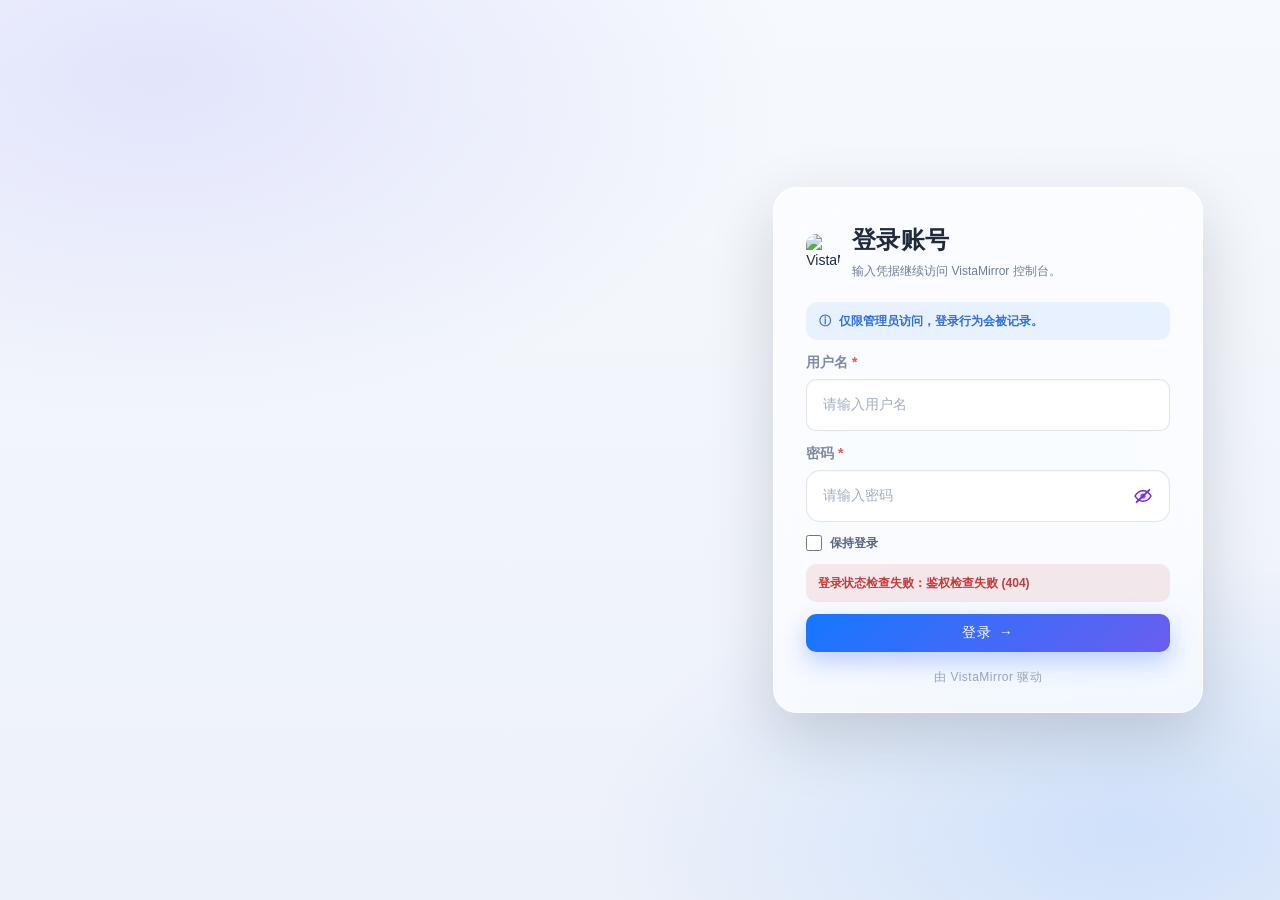
==== commit 309b4e86: "完善 STRM 直连与实时日志并优化管理控制台 支持大文件直连、短播放地址和已有 STRM 更新，补齐过程日志与实时日志终端。完善 Docker 更新、宿主机监控、缺集缓存、全局搜索及媒体配置界面。 " ====
--- a/runtime/index.html
+++ b/runtime/index.html
@@ -8,11 +8,18 @@
   <link rel="icon" type="image/svg+xml" href="/assets/branding/favicon.svg?v=20260625-vm-brand">
   <link rel="apple-touch-icon" href="/assets/branding/apple-touch-icon.png?v=20260625-vm-brand">
   <link rel="manifest" href="/manifest.webmanifest?v=20260625-vm-brand">
-  <link rel="stylesheet" href="styles.css?v=20260819-ios-glass-1">
-  <link rel="stylesheet" href="infra.css?v=20260824-docker-only-1">
-  <link rel="stylesheet" href="auth.css?v=20260828-card-6">
-  <script src="login-backdrop.js?v=20260828-login-wall-4" defer></script>
+  <link rel="stylesheet" href="styles.css?v=20260915-ui-1">
+  <link rel="stylesheet" href="infra.css?v=20260915-ui-1">
+  <link rel="stylesheet" href="auth.css?v=20260915-ui-1">
+  <link rel="stylesheet" href="dashboard.css?v=20260917-header-clean-1">
+  <link rel="stylesheet" href="ui-system.css?v=20260916-global-search-1">
+  <script src="login-backdrop.js?v=20260828-featured-2" defer></script>
   <script src="/brand-theme.js?v=20260625-vm-brand"></script>
+  <link rel="stylesheet" href="connectivity.css?v=20260916-services-1">
+  <link rel="stylesheet" href="service-settings.css?v=20260916-flat-2">
+  <link rel="stylesheet" href="missing.css?v=20260918-dialog-1">
+  <link rel="stylesheet" href="quality.css?v=20260919-compact-2">
+  <link rel="stylesheet" href="strm-playback.css?v=20260921-logs-4">
 </head>
 <body class="auth-pending">
   <section id="admin-auth-loading" class="admin-auth-loading" aria-live="polite">
@@ -32,6 +39,14 @@
       </div>
       <form id="admin-auth-form" class="admin-auth-form">
         <p id="admin-auth-info" class="admin-auth-info"><span class="admin-auth-info-icon">ⓘ</span>仅限管理员访问，登录行为会被记录。</p>
+        <div id="admin-auth-featured" class="admin-auth-featured" hidden>
+          <img id="admin-auth-featured-poster" alt="">
+          <div class="admin-auth-featured-meta">
+            <span class="admin-auth-featured-kicker">今日片单</span>
+            <span id="admin-auth-featured-title" class="admin-auth-featured-title"></span>
+          </div>
+          <span id="admin-auth-featured-rating" class="admin-auth-featured-rating"></span>
+        </div>
         <label class="field">
           <span class="admin-auth-label">用户名 <em>*</em></span>
           <input id="admin-auth-username" type="text" autocomplete="username" placeholder="请输入用户名" aria-label="管理员账号" autofocus required>
@@ -66,11 +81,7 @@
         </div>
       </div>
 
-      <label id="global-search-trigger" class="sidebar-search" role="button" tabindex="0" aria-label="打开全局搜索">
-        <span class="sidebar-search-icon">⌕</span>
-        <input id="sidebar-global-search" type="text" placeholder="全局搜索..." aria-label="全局搜索" readonly>
-        <em>Cmd+K</em>
-      </label>
+
 
       <nav class="nav">
         <p class="nav-group-title">总览</p>
@@ -93,6 +104,7 @@
         <p class="nav-group-title">自动化与配置</p>
         <button class="nav-item" data-view="bot-assistant" type="button"><span class="nav-icon">🔔</span>通知配置</button>
         <button class="nav-item" data-view="media-config" type="button"><span class="nav-icon">🗃️</span>媒体库配置</button>
+        <button class="nav-item" data-view="network-services" type="button"><span class="nav-icon">🌐</span>网络与服务</button>
         <button class="nav-item" data-view="ai-config" type="button"><span class="nav-icon">🤖</span>AI 配置</button>
         <button class="nav-item" data-view="task-center" type="button"><span class="nav-icon">⚡</span>任务中心</button>
         <button class="nav-item" data-view="workshop" type="button"><span class="nav-icon">🪄</span>封面工坊</button>
@@ -114,7 +126,13 @@
           aria-label="隐藏侧边栏"
           title="隐藏侧边栏"
         >‹</button>
+        <span class="navbar-mobile-brand" aria-label="VistaMirror">VistaMirror</span>
         <div class="frozen-navbar-actions">
+          <button id="global-search-trigger" class="navbar-search" type="button" aria-label="打开全局搜索" aria-haspopup="dialog" aria-controls="global-search-modal" aria-expanded="false">
+            <svg viewBox="0 0 24 24" fill="none" stroke="currentColor" stroke-width="1.8" aria-hidden="true"><circle cx="10.5" cy="10.5" r="6.5"/><path d="m16 16 4.5 4.5" stroke-linecap="round"/></svg>
+            <span>搜索功能、影视、容器…</span><kbd id="global-search-shortcut">⌘K</kbd>
+          </button>
+          <button id="connectivity-trigger" class="nav-icon-btn" type="button" aria-label="网络连通性检测" title="网络连通性检测" aria-haspopup="dialog" aria-expanded="false"><svg viewBox="0 0 24 24" aria-hidden="true"><rect x="3" y="3" width="18" height="13" rx="2"/><path d="M8 21h8M12 16v5M6 10h3l2-4 3 7 2-3h2"/></svg></button>
           <button id="quick-log-btn" class="nav-icon-btn" type="button" aria-label="通知">🌐</button>
           <div class="profile-menu">
             <button
@@ -287,52 +305,24 @@
               <div class="quality-overview-icon" aria-hidden="true">◈</div>
               <div>
                 <div class="quality-title-row">
-                  <h3>全景质量盘点</h3>
-                </div>
-                <p class="quality-subtitle">上次扫库时间：<strong id="quality-last-scan-time">未执行重扫</strong></p>
+                  <h3>质量盘点</h3>
+                </div>
                 <p id="user-action-feedback" class="quality-feedback quality-scan-feedback"></p>
                 <span id="detail-name" class="quality-hidden-meta" aria-hidden="true">未选择用户</span>
               </div>
             </div>
             <div class="quality-overview-actions">
+              <p class="quality-subtitle">上次扫描：<strong id="quality-last-scan-time">未执行重扫</strong></p>
               <button id="quality-rescan-btn" class="primary-btn quality-primary-btn" type="button">重扫媒体库</button>
             </div>
           </section>
 
-          <div class="quality-analysis-grid">
-            <section class="quality-card quality-matrix-card quality-resolution-card">
-              <div class="quality-section-head">
-                <span class="quality-section-icon" aria-hidden="true">◈</span>
-                <div>
-                  <h3>分辨率矩阵</h3>
-                  <p id="quality-resolution-total" class="quality-section-subtitle">等待媒体库扫描</p>
-                </div>
-              </div>
-              <div id="quality-resolution-bars" class="quality-resolution-bars">
-                <div class="quality-resolution-skeleton">正在统计媒体分辨率...</div>
-              </div>
-              <div class="quality-legacy-user-metrics" hidden>
-                <span id="detail-last-login">-</span>
-                <span id="detail-last-activity">-</span>
-                <span id="detail-device-count">0</span>
-                <span id="quality-risk-value">待查看</span>
-              </div>
-            </section>
-
-            <section class="quality-card quality-dynamic-card quality-resolution-focus-card">
-              <div class="quality-section-head">
-                <span class="quality-section-icon purple" aria-hidden="true">◉</span>
-                <div>
-                  <h3 id="quality-resolution-focus-title">质量风险摘要</h3>
-                  <p id="quality-resolution-focus-subtitle" class="quality-section-subtitle">点击左侧分辨率查看详情</p>
-                </div>
-              </div>
-              <div id="quality-resolution-focus-body" class="quality-resolution-focus-body">
-                <div class="quality-resolution-focus-empty">正在准备风险摘要与筛选控制台...</div>
-              </div>
-            </section>
-          </div>
-
+          <section class="quality-card quality-summary">
+            <p id="quality-resolution-total" class="quality-section-subtitle">等待媒体库扫描</p>
+            <div id="quality-resolution-bars" class="quality-resolution-bars"></div>
+            <p class="qa-hint">分辨率仅作为检查线索；信息未知不代表低质量。</p>
+            <div hidden><span id="detail-last-login"></span><span id="detail-last-activity"></span><span id="detail-device-count"></span><span id="quality-risk-value"></span></div>
+          </section>
           <section class="quality-card quality-resolution-detail-card quality-resolution-detail-standalone">
               <div class="quality-section-head">
                 <span class="quality-section-icon purple" aria-hidden="true">◉</span>
@@ -341,6 +331,7 @@
                   <p id="quality-resolution-detail-subtitle" class="quality-section-subtitle">点击左侧分辨率查看影片明细</p>
                 </div>
               </div>
+              <div id="quality-resolution-focus-body"></div>
               <div id="quality-resolution-detail-list" class="quality-resolution-detail-list">
                 <div class="quality-resolution-empty">等待分辨率数据</div>
               </div>
@@ -540,23 +531,14 @@
       <section id="view-missing" class="view-section">
         <div class="dashboard-grid logs-grid">
           <section class="panel">
-            <div class="panel-head compact playback-head playback-head-swap">
-              <div class="toolbar missing-toolbar">
+            <div class="missing-page-head">
+              <div><h3>缺集巡检</h3><p>核对本地库存与 TMDB 已播出单集，集中处理缺失与待复核作品。</p></div>
+              <div class="missing-actions">
+                <button id="missing-refresh-results" class="ghost-btn" type="button">刷新结果</button>
+                <button id="missing-force-refresh-btn" class="ghost-btn" type="button" title="跳过 TMDB 缓存重新巡检，耗时较长">强制刷新资料</button>
                 <button id="missing-scan-btn" class="primary-btn" type="button">立即巡检</button>
-                <label class="field">
-                  <select id="missing-status">
-                    <option value="all">全部状态</option>
-                    <option value="missing">缺失中</option>
-                    <option value="review">需确认</option>
-                    <option value="match_failed">匹配失败</option>
-                  </select>
-                </label>
-                <div class="search-box">
-                  <input id="missing-search" type="search" placeholder="搜索剧名 / 集号 / TMDB ID...">
-                </div>
-              </div>
-            </div>
-
+              </div>
+            </div>
             <div class="stats-grid missing-stats-grid">
               <article class="stat-card">
                 <p>扫描剧集数</p>
@@ -576,8 +558,20 @@
               </article>
             </div>
 
-            <p id="missing-feedback" class="action-feedback">点击“立即巡检”核对 Emby 已入库季中已播出的单集，未来或未定档集不会计入缺失。</p>
-
+            <div class="missing-run-status">
+              <p id="missing-feedback" role="status" aria-live="polite"></p>
+              <progress id="missing-progress" max="100" hidden aria-label="巡检进度"></progress>
+              <span id="missing-cache-info"></span>
+              <details id="missing-warnings" hidden><summary>巡检警告</summary><ul></ul></details>
+            </div>
+            <div class="missing-filterbar">
+              <input id="missing-search" type="search" aria-label="搜索缺集结果" placeholder="搜索剧名、集号或 TMDB ID…">
+              <select id="missing-status" aria-label="结果状态">
+                <option value="all">全部待处理</option><option value="missing">确认缺失</option>
+                <option value="review">需要复核</option><option value="match_failed">身份未确认</option>
+              </select>
+              <span id="missing-result-count"></span>
+            </div>
             <div id="missing-list" class="missing-card-list" aria-live="polite"></div>
           </section>
         </div>
@@ -1209,15 +1203,33 @@
       <section id="view-strm-115" class="view-section">
         <div class="strm115-page-shell">
           <header class="strm115-page-head">
-            <div><p>资源获取 / STRM 直连</p><h3>STRM 直连控制台</h3><span>将 115 视频目录安全映射为 Emby 可播放的 STRM 媒体库。</span></div>
-            <div class="strm115-page-tags" aria-label="STRM 工作流"><span>115 云盘</span><span>安全增量</span><span>Emby 刷库</span></div>
+            <div><p><i aria-hidden="true"></i> VISTAMIRROR / STREAM ENGINE</p><h3>STRM <span>直连工作台</span></h3><span>云端影片，本地片库。让每一次播放直达内容。</span></div>
+            <div class="strm115-head-actions"><span id="strm115-engine-badge" class="strm115-engine-badge">等待配置</span><div class="strm115-commandbar"><button id="strm115-save-btn" type="button">保存配置</button><button id="strm115-sync-btn" class="is-primary" type="button">执行默认同步</button></div></div>
           </header>
+          <section class="strm115-overview" aria-label="播放流程与同步概况">
+            <div class="strm115-pipeline" aria-label="播放流程示意，不代表连接状态">
+              <div class="strm115-pipeline-title"><span>PLAYBACK ROUTE</span><small>播放流程</small></div>
+              <div class="strm115-route">
+                <div class="strm115-route-node"><span class="strm115-node-icon" aria-hidden="true"><svg viewBox="0 0 24 24"><path d="M6 18h12a4 4 0 0 0 .3-8A6.5 6.5 0 0 0 6 9a4.5 4.5 0 0 0 0 9Z"/></svg></span><div><strong>115 云盘</strong><small>原始视频</small></div></div>
+                <span class="strm115-route-arrow" aria-hidden="true">→</span>
+                <div class="strm115-route-node is-core"><span class="strm115-node-icon" aria-hidden="true"><svg viewBox="0 0 24 24"><path d="m13 2-8 12h6l-1 8 9-13h-7z"/></svg></span><div><strong>STRM</strong><small>签名直连</small></div></div>
+                <span class="strm115-route-arrow" aria-hidden="true">→</span>
+                <div class="strm115-route-node"><span class="strm115-node-icon" aria-hidden="true"><svg viewBox="0 0 24 24"><rect x="3" y="4" width="18" height="13" rx="3"/><path d="m10 8 5 3-5 3zM8 21h8m-4-4v4"/></svg></span><div><strong>Emby</strong><small>媒体库播放</small></div></div>
+              </div>
+            </div>
+            <div class="strm115-metrics">
+              <div><span>已索引视频</span><strong id="strm115-metric-files">—</strong><small>媒体索引</small></div>
+              <div><span>剩余目录</span><strong id="strm115-metric-pending">—</strong><small>本轮同步</small></div>
+              <div><span>待清理文件</span><strong id="strm115-metric-orphans">—</strong><small>预览后确认清理</small></div>
+              <div class="strm115-metric-time"><span>最近完整同步</span><strong id="strm115-metric-time">—</strong><small id="strm115-metric-date">尚无同步记录</small></div>
+            </div>
+          </section>
           <div class="strm115-workbench-grid">
           <section class="strm115-console" aria-labelledby="strm115-console-title">
             <div class="strm115-console-head">
               <div>
-                <p>连接与输出</p>
-                <h4 id="strm115-console-title">同步配置</h4>
+                <p>CONFIGURATION</p>
+                <h4 id="strm115-console-title">连接与生成</h4>
                 <span>扫描网盘目录，生成由 VistaMirror 签名的稳定 STRM 文件。</span>
               </div>
               <label class="strm115-switch" title="启用 115 STRM">
@@ -1225,18 +1237,26 @@
                 <span>启用服务</span>
               </label>
             </div>
-            <section class="strm115-config-section" aria-label="基础连接">
-              <div class="strm115-section-title"><span>基础连接</span><small>路径和播放地址只在服务器端保存</small></div>
+            <section class="strm115-config-section" aria-label="播放配置">
+              <div class="strm115-section-title"><span><b>01</b> 播放地址</span><small>Emby 可访问的直连入口</small></div>
+              <div class="strm115-fields">
+              <label class="strm115-field-wide"><span>STRM 播放外部地址</span><input id="strm115-public-base-url" type="url" placeholder="例如 https://strm.example.com（反代到 8099）"></label>
+              <label><span>链接格式</span><select id="strm115-link-format"><option value="short_named">短地址 + 原始文件名（推荐）</option><option value="signed">旧版签名链接</option><option value="named">旧版签名链接 + 文件名</option></select></label>
+              <label><span>已有文件</span><input value="智能更新：内容相同跳过，地址变更更新" readonly></label>
+              <label class="strm115-field-wide"><span>链接示例（非播放地址）</span><input id="strm115-url-example" readonly></label>
+              </div>
+            </section>
+            <section class="strm115-config-section" aria-label="文件生成">
+              <div class="strm115-section-title"><span><b>02</b> 文件生成</span><small>输出目录填写容器内路径</small></div>
               <div class="strm115-fields">
               <label><span>115 源目录 CID</span><input id="strm115-source-cid" type="text" placeholder="例如 123456789"></label>
-              <label><span>STRM 输出目录</span><input id="strm115-output-dir" type="text" placeholder="例如 /media/strm/115"></label>
-              <label class="strm115-field-wide"><span>STRM 播放外部地址</span><input id="strm115-public-base-url" type="url" placeholder="例如 https://strm.example.com（反代到 8099）"></label>
+              <label><span>STRM 输出目录</span><input id="strm115-output-dir" type="text" placeholder="例如 /测试/strm115（容器内路径）"></label>
               <label><span>Emby 媒体库 ID（可选）</span><input id="strm115-emby-library-id" type="text" placeholder="留空刷新全部媒体库"></label>
               <label><span>默认同步策略</span><select id="strm115-sync-mode"><option value="safe_incremental">安全增量（推荐）</option><option value="full">受控全量</option></select></label>
               </div>
             </section>
-            <section class="strm115-config-section strm115-config-section-advanced" aria-label="同步策略">
-              <div class="strm115-section-title"><span>同步策略</span><small>按批处理，避免占满网盘和 Emby 资源</small></div>
+            <details class="strm115-config-section strm115-config-section-advanced">
+              <summary class="strm115-section-title"><span><b>03</b> 同步策略</span><small>频率、缓存与定时任务 <i aria-hidden="true">＋</i></small></summary>
               <div class="strm115-fields strm115-fields-compact">
               <label><span>请求间隔（毫秒）</span><input id="strm115-request-interval" type="number" min="300" max="10000" step="100"></label>
               <label><span>每批目录页数</span><input id="strm115-max-pages" type="number" min="1" max="500"></label>
@@ -1244,15 +1264,23 @@
               <label class="strm115-switch-field"><span>定时安全增量</span><input id="strm115-schedule-enabled" type="checkbox"><em>后台分批继续，不扫完不强行重头开始</em></label>
               <label><span>定时间隔（小时）</span><input id="strm115-schedule-interval" type="number" min="1" max="168"></label>
               </div>
+            </details>
+            <div class="strm115-config-note"><span aria-hidden="true">↗</span> 修改后先保存，再执行同步或播放测试。</div>
+          </section>
+          <aside class="strm115-operations" aria-label="STRM 操作与状态">
+            <section class="strm115-operation-card strm115-playback-test">
+              <div class="strm115-test-heading"><span class="strm115-test-symbol" aria-hidden="true">▶</span><div><p>PLAYBACK LAB</p><h4>播放链路测试</h4></div><span class="strm115-test-limit">1 KiB</span></div><p class="strm115-test-description">从已同步的视频中选择一部，验证直链解析与数据读取。</p>
+              <label for="strm115-test-file">已同步视频（最多 50 项）</label>
+              <select id="strm115-test-file"><option value="">请先同步视频</option></select>
+              <div class="strm115-commandbar"><button id="strm115-playback-test" class="is-primary" type="button">测试播放链路</button><button id="strm115-reload-samples" type="button">刷新视频列表</button></div>
+              <p id="strm115-test-result" role="status">先保存配置，再测试。服务器读取成功后，仍需在 Emby 验证起播和拖动。</p>
+              <a id="strm115-test-link" hidden target="_blank" rel="noopener noreferrer">打开签名播放地址 ↗</a>
             </section>
-          </section>
-          <aside class="strm115-operations" aria-label="STRM 操作与状态">
             <section class="strm115-operation-card">
-              <div class="strm115-section-title"><span>快捷操作</span><small>写入操作按当前配置直接执行</small></div>
+              <div class="strm115-section-title"><span>同步与维护</span><small>使用已保存配置</small></div>
             <div class="strm115-commandbar">
-              <button id="strm115-save-btn" type="button">保存配置</button>
+              <button id="strm115-rewrite-links-btn" type="button">更新已生成 STRM</button>
               <button id="strm115-preview-btn" type="button">快速校验</button>
-              <button id="strm115-sync-btn" class="is-primary" type="button">执行默认同步</button>
               <button id="strm115-full-sync-btn" type="button">开始受控全量</button>
               <button id="strm115-cleanup-preview-btn" type="button">清理预览</button>
               <button id="strm115-cleanup-confirm-btn" type="button" disabled>确认清理 0 项</button>
@@ -1260,14 +1288,15 @@
               <button id="strm115-log-btn" type="button">运行日志</button>
             </div>
             </section>
+            <p id="strm115-rewrite-result" class="strm115-footnote" role="status">切换链接格式后先保存，再点击“更新已生成 STRM”，最后提交 Emby 刷库。无需重扫网盘。</p>
             <section class="strm115-operation-card strm115-runtime-card">
-              <div class="strm115-section-title"><span>运行状态</span><small>最近一次同步及待处理信息</small></div>
+              <div class="strm115-section-title"><span>同步回执</span><small>最近一次记录</small></div>
             <div class="strm115-monitor">
               <div id="strm115-status" class="strm115-status">等待配置。</div>
               <div class="strm115-log-teaser">同步预览、生成结果与每次播放跳转均会记录。点击“运行日志”查看最近记录。</div>
             </div>
             </section>
-            <p class="strm115-footnote">生成的链接使用专用播放端 `/d/`（容器内默认 8099），支持 Emby 的 GET/HEAD 探测；外部地址应反代到此端口。安全增量每次只处理一批目录页并保存断点。</p>
+            <p class="strm115-footnote">播放入口 <code>/d/</code> · 容器端口 <code>8099</code><br>外部地址需映射至播放端口。安全增量会保存断点，下次继续。</p>
           </aside>
           </div>
         </div>
@@ -1279,14 +1308,25 @@
             <div>
               <p>115 / STRM EVENT STREAM</p>
               <h3 id="strm115-log-title">运行日志</h3>
-              <span>生成预览、同步写入与实际播放跳转记录。</span>
+              <span>同步、文件生成与播放解析 · 每 2 秒自动更新</span>
             </div>
             <div class="strm115-log-actions">
+              <button id="strm115-log-expand" type="button" aria-pressed="false">放大</button>
               <button id="strm115-log-refresh-btn" type="button">刷新</button>
               <button id="strm115-log-close-btn" type="button" aria-label="关闭运行日志">×</button>
             </div>
           </header>
-          <div id="strm115-log-list" class="strm115-log-list"><p>正在读取运行记录…</p></div>
+          <div class="strm115-log-toolbar">
+            <input id="strm115-log-search" type="search" placeholder="搜索文件名、操作或错误…" aria-label="搜索已载入日志">
+            <select id="strm115-log-level" aria-label="日志级别"><option value="all">全部级别</option><option value="info">INFO 信息</option><option value="warning">WARN 警告</option><option value="error">ERROR 错误</option></select>
+            <select id="strm115-log-limit" aria-label="载入条数"><option value="100">100 条</option><option value="500" selected>500 条</option><option value="1000">1000 条</option></select>
+            <label><input id="strm115-log-follow" type="checkbox" checked> 自动跟随</label>
+            <button id="strm115-log-pause" type="button" aria-pressed="false">暂停</button>
+            <button id="strm115-log-copy" type="button">复制</button>
+            <button id="strm115-log-download" type="button">下载</button>
+          </div>
+          <div id="strm115-log-list" class="strm115-log-list" tabindex="0" role="region" aria-label="STRM 运行日志"></div>
+          <footer class="strm115-log-footer"><span id="strm115-log-status" role="status">等待更新</span><span id="strm115-log-count">0 条</span><span id="strm115-log-scope">搜索与导出仅限已载入日志</span></footer>
         </section>
       </div>
 
@@ -1697,106 +1737,76 @@
             <div class="config-shell">
               <div class="config-main">
                 <div class="config-grid settings-core-grid">
-                  <section class="settings-card settings-card-media field-span-2">
-                    <div class="settings-card-head">
-                      <div>
-                        <h4 id="media-server-config-title">媒体服务器核心</h4>
-                        <div class="segment-grid media-server-segment-grid">
-                          <button class="segment-card selected" type="button" data-media-server="emby" aria-pressed="true" onclick="window.handleMediaServerSwitch && window.handleMediaServerSwitch('emby')">
-                            <span class="segment-icon">▶</span>
-                            <strong>Emby</strong>
-                          </button>
-                          <button class="segment-card" type="button" data-media-server="jellyfin" aria-pressed="false" onclick="window.handleMediaServerSwitch && window.handleMediaServerSwitch('jellyfin')">
-                            <span class="segment-icon">J</span>
-                            <strong>Jellyfin</strong>
-                          </button>
+                  <div class="mc-page-head field-span-2">
+                    <h3>媒体库配置</h3>
+                    <p>连接媒体服务器，并为海报、公网请求设置兜底策略。</p>
+                  </div>
+
+                  <section class="settings-card mc-group field-span-2">
+                    <div class="mc-group-label" id="media-server-config-title">媒体服务器核心</div>
+                    <div class="mc-group-card">
+                      <div class="mc-row">
+                        <span class="mc-label">服务器类型</span>
+                        <div class="mc-control">
+                          <div class="segment-grid media-server-segment-grid mc-segmented">
+                            <button class="segment-card selected" type="button" data-media-server="emby" aria-pressed="true" onclick="window.handleMediaServerSwitch && window.handleMediaServerSwitch('emby')">Emby</button>
+                            <button class="segment-card" type="button" data-media-server="jellyfin" aria-pressed="false" onclick="window.handleMediaServerSwitch && window.handleMediaServerSwitch('jellyfin')">Jellyfin</button>
+                          </div>
+                        </div>
+                      </div>
+                      <div class="mc-row">
+                        <label class="mc-label" for="server-url">服务器地址</label>
+                        <div class="mc-control">
+                          <input id="server-url" type="text" placeholder="例如 http://192.168.1.10:8096 或 https://demo.example.com/emby">
+                        </div>
+                      </div>
+                      <div class="mc-row">
+                        <label class="mc-label" for="api-key">系统 API Key</label>
+                        <div class="mc-control">
+                          <div class="password-field mc-password">
+                            <input id="api-key" type="password" placeholder="输入 Emby 后台生成的 API Key">
+                            <button id="api-key-toggle" type="button" class="eye-btn password-toggle" aria-label="显示或隐藏 API Key" data-target="api-key" data-open="false">🙈</button>
+                          </div>
+                        </div>
+                      </div>
+                      <div class="mc-row">
+                        <span class="mc-label">连接状态</span>
+                        <div class="mc-control mc-status-control">
+                          <span id="connection-dot" class="mc-status-dot" aria-hidden="true"></span>
+                          <span id="connection-message" class="mc-status-text">尚未连接媒体服务器。填写地址和 API Key 后点击保存。</span>
+                          <span id="media-connection-checked" class="mc-checked"></span>
+                          <span id="connection-latency" class="mc-latency"></span>
+                          <span id="connection-badge" class="status-badge neutral" hidden>未连接</span>
+                          <button id="connection-recheck" class="mc-link-btn" type="button">测试连接</button>
+                        </div>
+                      </div>
+                      <div id="server-summary" class="mc-server-summary" hidden>
+                        <div class="mc-server-logo" id="server-summary-logo" aria-hidden="true">E</div>
+                        <div class="mc-server-meta">
+                          <b id="server-summary-name">Emby Server</b>
+                          <span id="server-summary-meta"></span>
                         </div>
                       </div>
                     </div>
-                    <div class="settings-subgrid">
-                      <label class="field field-span-2">
-                        <span>内网通信地址 (HOST)</span>
-                        <input id="server-url" type="text" placeholder="例如 http://192.168.1.10:8096 或 https://demo.example.com/emby">
-                      </label>
-                      <label class="field field-span-2">
-                        <span>系统 API KEY</span>
-                        <div class="password-field">
-                          <input id="api-key" type="password" placeholder="输入 Emby 后台生成的 API Key">
-                          <button id="api-key-toggle" type="button" class="eye-btn password-toggle" aria-label="显示或隐藏 API Key" data-target="api-key" data-open="false">🙈</button>
-                        </div>
-                      </label>
-                      <div class="connection-state field-span-2">
-                        <span id="connection-badge" class="status-badge neutral">未连接</span>
-                        <span id="connection-message">尚未连接媒体服务器。填写地址和 API Key 后点击保存。</span>
-                      </div>
-                    </div>
+                    <p class="mc-group-foot">填写服务器地址和 API Key，可先测试连接，再统一保存更改。</p>
                   </section>
 
-                  <section class="settings-card settings-card-tmdb field-span-2">
-                    <div class="settings-card-head">
-                      <h4>TMDB 海报兜底</h4>
-                      <div class="settings-card-actions">
-                        <span id="tmdb-status-tip" class="tmdb-status-badge is-off">已关闭</span>
-                        <button id="tmdb-test-btn" class="ghost-btn" type="button">测试连接</button>
-                      </div>
-                    </div>
-                    <div class="tmdb-switch-row">
-                      <label for="tmdb-enabled" class="tmdb-switch" aria-label="启用 TMDB 海报兜底">
-                        <input id="tmdb-enabled" type="checkbox">
-                        <span class="tmdb-switch-slider"></span>
-                      </label>
-                      <div class="tmdb-switch-copy">
-                        <strong>启用 TMDB 兜底策略</strong>
-                        <p>优先 Emby；若封面不可用，则按标题/季信息尝试 TMDB。</p>
-                      </div>
-                    </div>
-                    <div class="settings-subgrid">
-                      <label class="field field-span-2">
-                        <span>TMDB Bearer Token</span>
-                        <div class="password-field">
-                          <input id="tmdb-token" type="password" placeholder="输入 TMDB Read Access Token (v4)">
-                          <button id="tmdb-token-toggle" type="button" class="eye-btn password-toggle" aria-label="显示或隐藏 TMDB Token" data-target="tmdb-token" data-open="false">🙈</button>
-                        </div>
-                      </label>
-                      <label class="field">
-                        <span>TMDB 语言</span>
-                        <input id="tmdb-language" type="text" value="zh-CN" placeholder="zh-CN">
-                      </label>
-                      <label class="field">
-                        <span>TMDB 地区</span>
-                        <input id="tmdb-region" type="text" value="CN" placeholder="CN">
-                      </label>
-                      <p id="tmdb-token-hint" class="tmdb-token-hint field-span-2">TMDB 兜底未启用，系统将仅使用 Emby 海报。</p>
-                    </div>
-                  </section>
-
-                  <section class="settings-card settings-card-network field-span-2">
-                    <div class="settings-card-head">
-                      <div>
-                        <h4>全局网络代理</h4>
-                        <p class="toggle-desc">作用于 TMDB、登录海报墙等公网请求；Emby、Docker 等内网请求不受影响。</p>
-                      </div>
-                      <button id="network-test-btn" class="ghost-btn" type="button">测试连接</button>
-                    </div>
-                    <div class="settings-subgrid">
-                      <label class="field field-span-2">
-                        <span>代理地址</span>
-                        <input id="network-proxy-url" type="text" placeholder="例如 http://192.168.5.1:7890 ，留空为直连">
-                      </label>
-                      <div class="settings-card-actions field-span-2">
-                        <button id="network-save-btn" class="primary-btn" type="button">保存代理配置</button>
-                        <span id="network-proxy-hint" class="tmdb-token-hint">未配置代理，公网请求将直接连接。</span>
-                      </div>
-                    </div>
-                  </section>
                   <p id="settings-env-managed-hint" class="hint-text field-span-2" hidden>
                     该配置由环境变量控制，请在 .env 或 docker-compose.yml 中修改。
                   </p>
 
                 </div>
-              </div>
-            </div>
-          </section>
+                <div class="mc-savebar"><span id="media-save-status" role="status">正在读取配置…</span><div><button type="button" class="mc-mini-btn" data-media-revert disabled>撤销修改</button><button type="button" class="mc-mini-btn mc-save-primary" data-media-save disabled>保存更改</button></div></div>
+              </div>
+            </div>
+          </section>
+        </div>
+      </section>
+
+      <section id="view-network-services" class="view-section">
+        <div class="service-settings-grid">
+          <button class="service-settings-card" type="button" data-service-open="tmdb"><img src="assets/connectivity/tmdb.svg" alt=""><h3>TMDB 海报兜底</h3><p>为缺失海报提供备用图片来源</p><span id="service-tmdb-summary">正在读取配置…</span><small id="service-tmdb-test">尚未测试</small><b>配置 →</b></button>
+          <button class="service-settings-card" type="button" data-service-open="network"><svg viewBox="0 0 48 48" aria-hidden="true"><rect x="6" y="8" width="36" height="24" rx="5" fill="none" stroke="currentColor" stroke-width="3"/><path d="M16 40h16M24 32v8M12 20h7l3-6 5 12 3-6h6" fill="none" stroke="currentColor" stroke-width="3"/></svg><h3>网络代理</h3><p>管理 TMDB 等公网服务的访问方式</p><span id="service-network-summary">正在读取配置…</span><small id="service-network-test">尚未测试</small><b>配置 →</b></button>
         </div>
       </section>
 
@@ -1937,29 +1947,40 @@
       <section id="view-infra-docker" class="view-section infra-view">
         <div class="infra-page-shell">
           <header class="infra-page-head infra-page-head-row">
-            <div>
-              <p class="infra-eyebrow">DOCKER / COMPOSE</p>
+            <div class="infra-heading-context">
               <h2>Docker 管理</h2>
-              <p>按服务器集中查看项目、容器和镜像，所有变更进入可追踪操作队列。</p>
+              <label class="infra-host-picker"><span>服务器</span><select id="infra-docker-host-select" class="infra-select" aria-label="选择服务器"></select></label>
             </div>
             <div class="infra-toolbar">
-              <select id="infra-docker-host-select" class="infra-select" aria-label="选择服务器"></select>
-              <button class="infra-btn" type="button" data-infra-action="refresh-docker">刷新</button>
-              <button class="infra-btn" type="button" data-infra-action="pull-image">拉取镜像</button>
-              <button class="infra-btn infra-activity-trigger" type="button" data-infra-action="toggle-docker-activity" aria-controls="infra-docker-activity-drawer">
-                <svg viewBox="0 0 24 24" aria-hidden="true"><path d="M5 4v16M5 7h7l2-2h5v8h-7l-2 2H5"></path></svg>
-                <span>活动</span><b id="infra-activity-count">0</b>
+              <button class="infra-btn infra-activity-trigger" type="button" data-infra-action="toggle-docker-activity" aria-controls="infra-docker-activity-drawer" aria-label="查看操作活动">
+                <svg viewBox="0 0 24 24" aria-hidden="true"><path d="M4 12h4l3-7 3 14 3-7h3"></path></svg>
+                <span>活动</span><b id="infra-activity-count" hidden>0</b>
               </button>
-              <button class="infra-btn infra-btn-primary" type="button" data-infra-action="add-project">添加 Compose</button>
+              <button class="infra-btn infra-btn-primary" type="button" data-infra-action="add-project">＋ 添加 Compose</button>
             </div>
           </header>
-          <div id="infra-docker-metrics" class="infra-docker-metrics" aria-live="polite"></div>
-          <div class="infra-docker-nav-row">
+          <div class="infra-docker-hostbar">
             <div class="infra-tabs" role="tablist" aria-label="Docker 数据类型">
-              <button class="active" type="button" data-infra-docker-tab="containers"><span>容器管理</span><b data-infra-tab-count="containers">0</b></button>
+              <button class="active" type="button" data-infra-docker-tab="containers"><span>容器</span><b data-infra-tab-count="containers">0</b></button>
               <button type="button" data-infra-docker-tab="projects"><span>Compose</span><b data-infra-tab-count="projects">0</b></button>
               <button type="button" data-infra-docker-tab="images"><span>镜像</span><b data-infra-tab-count="images">0</b></button>
             </div>
+
+            <div class="infra-toolbar">
+              <button class="infra-btn" type="button" data-infra-action="refresh-docker">刷新</button>
+              <button class="infra-btn" type="button" data-infra-action="check-updates">检查更新</button>
+              <details class="infra-tools-menu">
+                <summary class="infra-btn">更多操作 <span aria-hidden="true">⌄</span></summary>
+                <div class="infra-tools-popover">
+  <button class="infra-btn" type="button" data-infra-action="update-all" disabled>全部更新</button>
+                  <button class="infra-btn" type="button" data-infra-action="toggle-auto-refresh" aria-pressed="false"><span>自动刷新</span></button>
+                  <button class="infra-btn" type="button" data-infra-action="pull-image">拉取镜像</button>
+                </div>
+              </details>
+            </div>
+          </div>
+          <div class="infra-docker-status-row">
+            <div id="infra-docker-metrics" class="infra-docker-metrics" aria-live="polite"></div>
             <small id="infra-docker-checked-at" class="infra-docker-checked-at">等待读取 Docker 状态</small>
           </div>
           <section class="infra-card infra-docker-panel">
@@ -1974,13 +1995,9 @@
                 <option value="healthy">健康</option>
                 <option value="attention">需关注</option>
                 <option value="stopped">已停止</option>
+                <option value="hasupdate">有更新</option>
               </select>
-              <div id="infra-container-quick-filters" class="infra-container-quick-filters" role="group" aria-label="快速筛选容器状态">
-                <button class="active" type="button" data-infra-docker-filter="all">全部</button>
-                <button type="button" data-infra-docker-filter="running">运行中</button>
-                <button type="button" data-infra-docker-filter="stopped">已停止</button>
-                <button type="button" data-infra-docker-filter="attention">需关注</button>
-              </div>
+              <label id="infra-docker-group-control" class="infra-group-control"><input id="infra-docker-group-toggle" type="checkbox">按 Compose 分组</label>
               <div id="infra-docker-view-switch" class="infra-view-switch" role="group" aria-label="切换展示方式">
                 <button class="active" type="button" data-infra-docker-presentation="cards" aria-label="卡片视图" title="卡片视图">
                   <svg viewBox="0 0 24 24" aria-hidden="true"><rect x="4" y="4" width="6" height="6" rx="1"></rect><rect x="14" y="4" width="6" height="6" rx="1"></rect><rect x="4" y="14" width="6" height="6" rx="1"></rect><rect x="14" y="14" width="6" height="6" rx="1"></rect></svg>
@@ -2495,8 +2512,78 @@
     </div>
   </div>
 
-  <script src="script.js?v=20260828-login-ux-1"></script>
-  <script src="infra.js?v=20260824-docker-only-1"></script>
+<dialog id="service-tmdb-dialog" class="service-settings-dialog" aria-labelledby="service-tmdb-title"><header><h2 id="service-tmdb-title">TMDB 海报兜底</h2><button type="button" data-service-close aria-label="关闭">×</button></header><div class="service-settings-body">                  <section class="service-settings-fields">
+                    <div class="mc-group-label">TMDB 海报兜底</div>
+                    <div class="mc-group-card">
+                      <div class="mc-row">
+                        <span class="mc-label">启用兜底策略</span>
+                        <div class="mc-control">
+                          <label for="tmdb-enabled" class="tmdb-switch mc-switch" aria-label="启用 TMDB 海报兜底">
+                            <input id="tmdb-enabled" type="checkbox">
+                            <span class="tmdb-switch-slider"></span>
+                          </label>
+                        </div>
+                      </div>
+                      <div class="mc-row">
+                        <label class="mc-label" for="tmdb-token">Bearer Token</label>
+                        <div class="mc-control">
+                          <div class="password-field mc-password">
+                            <input id="tmdb-token" type="password" placeholder="输入 TMDB Read Access Token (v4)">
+                            <button id="tmdb-token-toggle" type="button" class="eye-btn password-toggle" aria-label="显示或隐藏 TMDB Token" data-target="tmdb-token" data-open="false">🙈</button>
+                          </div>
+                        </div>
+                      </div>
+                      <div class="mc-row">
+                        <label class="mc-label" for="tmdb-language">语言</label>
+                        <div class="mc-control">
+                          <input id="tmdb-language" class="mc-mini-input" type="text" value="zh-CN" placeholder="zh-CN">
+                        </div>
+                      </div>
+                      <div class="mc-row">
+                        <label class="mc-label" for="tmdb-region">地区</label>
+                        <div class="mc-control">
+                          <input id="tmdb-region" class="mc-mini-input" type="text" value="CN" placeholder="CN">
+                        </div>
+                      </div>
+                      <div class="mc-row">
+                        <span class="mc-label">连通性</span>
+                        <div class="mc-control">
+                          <span id="tmdb-status-tip" class="tmdb-status-badge is-off">已关闭</span>
+                          <button id="tmdb-test-btn" class="mc-link-btn" type="button">测试连接</button>
+                        </div>
+                      </div>
+                    </div>
+                    <p id="tmdb-token-hint" class="tmdb-token-hint mc-group-foot">TMDB 兜底未启用，系统将仅使用 Emby 海报。</p>
+                  </section>
+
+</div><footer><p data-service-feedback role="status"></p><div><button type="button" data-service-close>取消</button><button type="button" data-service-save>保存</button></div></footer></dialog>
+<dialog id="service-network-dialog" class="service-settings-dialog" aria-labelledby="service-network-title"><header><h2 id="service-network-title">网络代理</h2><button type="button" data-service-close aria-label="关闭">×</button></header><div class="service-settings-body">                  <section class="service-settings-fields">
+                    <div class="mc-group-label">网络代理</div>
+                    <div class="mc-group-card">
+                      <div class="mc-row">
+                        <label class="mc-label" for="network-proxy-url">代理地址</label>
+                        <div class="mc-control">
+                          <input id="network-proxy-url" type="text" placeholder="例如 http://192.168.5.1:7890 ，留空为直连">
+                          <button id="network-save-btn" type="button" hidden>保存</button>
+                        </div>
+                      </div>
+                      <div class="mc-row">
+                        <span class="mc-label">连通性</span>
+                        <div class="mc-control">
+                          <span id="network-proxy-hint" class="mc-inline-hint">未配置代理，公网请求将直接连接。</span>
+                          <button id="media-network-reload" class="mc-link-btn" type="button">重新读取</button>
+                          <button id="network-test-btn" class="mc-link-btn" type="button">测试连接</button>
+                        </div>
+                      </div>
+                    </div>
+                    <p class="mc-group-foot">作用于 TMDB、登录海报墙等公网请求；Emby、Docker 等内网请求不受影响。</p>
+                  </section>
+</div><footer><p data-service-feedback role="status"></p><div><button type="button" data-service-close>取消</button><button type="button" data-service-save>保存</button></div></footer></dialog>
+  <script src="missing-detail.js?v=20260918-1"></script>
+  <script src="strm-logs.js?v=20260921-1"></script>
+  <script src="script.js?v=20260919-strm-logs-4"></script>
+  <script src="infra.js?v=20260916-global-search-1"></script>
+  <script src="dashboard.js?v=20260917-header-clean-1"></script>
   <script>
     (function () {
       var storageKey = "embyPulseConfig";
@@ -2579,5 +2666,7 @@
       };
     })();
   </script>
+  <script src="connectivity.js?v=20260916-services-1"></script>
+  <script src="service-settings.js?v=20260916-1"></script>
 </body>
 </html>
--- a/runtime/styles.css
+++ b/runtime/styles.css
@@ -1,3 +1,4 @@
+@import url("ui-tokens.css?v=20260915-ui-1");
 :root {
   --sidebar-width: 335px;
   --frozen-nav-height: 64px;
@@ -74,7 +75,7 @@
   --shadow-soft: 0 4px 14px rgba(31, 45, 74, 0.045);
   background: var(--bg);
   color: var(--text);
-  font-size: 14px;
+  font-size: var(--vm-font-14);
 }
 
 body.vistamirror-fig1-skin .app-layout {
@@ -107,7 +108,7 @@
 }
 
 body.vistamirror-fig1-skin .brand-copy h1 {
-  font-size: 19px;
+  font-size: var(--vm-font-20);
   letter-spacing: -0.035em;
   color: #182337;
 }
@@ -131,7 +132,7 @@
 
 body.vistamirror-fig1-skin .sidebar-search input,
 body.vistamirror-fig1-skin .sidebar-search input::placeholder {
-  font-size: 12px;
+  font-size: var(--vm-font-12);
 }
 
 body.vistamirror-fig1-skin .sidebar-search em {
@@ -139,7 +140,7 @@
   border: 0;
   border-radius: 5px;
   background: #eef1f7;
-  font-size: 10px;
+  font-size: var(--vm-font-12);
 }
 
 body.vistamirror-fig1-skin .nav {
@@ -150,7 +151,7 @@
 body.vistamirror-fig1-skin .nav-group-title {
   margin: 16px 8px 5px;
   color: #9aa5b7;
-  font-size: 11px;
+  font-size: var(--vm-font-12);
   font-weight: 700;
 }
 
@@ -160,7 +161,7 @@
   padding: 8px 10px;
   border-radius: 9px;
   color: #43506a;
-  font-size: 13px;
+  font-size: var(--vm-font-12);
   font-weight: 600;
 }
 
@@ -178,7 +179,7 @@
 body.vistamirror-fig1-skin .nav-icon {
   width: 18px;
   color: currentColor;
-  font-size: 16px;
+  font-size: var(--vm-font-16);
 }
 
 body.vistamirror-fig1-skin .quality-audit-nav-svg,
@@ -201,7 +202,7 @@
   background: transparent;
   box-shadow: none;
   color: #78859a;
-  font-size: 12px;
+  font-size: var(--vm-font-12);
   font-weight: 600;
 }
 
@@ -240,7 +241,7 @@
   left: 34px;
   top: 21px;
   color: #9aa5b7;
-  font-size: 12px;
+  font-size: var(--vm-font-12);
   pointer-events: none;
 }
 
@@ -250,7 +251,7 @@
   border-radius: 8px;
   background: #fff;
   border-color: #e4e9f1;
-  font-size: 14px;
+  font-size: var(--vm-font-14);
   box-shadow: none;
 }
 
@@ -271,14 +272,14 @@
 }
 
 body.vistamirror-fig1-skin .topbar h2 {
-  font-size: 21px;
+  font-size: var(--vm-font-20);
   font-weight: 800;
   letter-spacing: -0.03em;
 }
 
 body.vistamirror-fig1-skin .topbar-text {
   margin-top: 3px;
-  font-size: 12px;
+  font-size: var(--vm-font-12);
   font-weight: 500;
 }
 
@@ -333,7 +334,7 @@
 body.vistamirror-fig1-skin .panel-head h3,
 body.vistamirror-fig1-skin .panel h3 {
   color: #253149;
-  font-size: 16px;
+  font-size: var(--vm-font-16);
   font-weight: 750;
   letter-spacing: -0.015em;
 }
@@ -341,7 +342,7 @@
 body.vistamirror-fig1-skin .section-label {
   margin: 0 0 3px;
   color: #97a3b6;
-  font-size: 11px;
+  font-size: var(--vm-font-12);
   font-weight: 700;
 }
 
@@ -383,13 +384,13 @@
 body.vistamirror-fig1-skin .stat-card p {
   margin: 0 0 6px;
   color: #7e899d;
-  font-size: 12px;
+  font-size: var(--vm-font-12);
   font-weight: 600;
 }
 
 body.vistamirror-fig1-skin .stat-card strong {
   color: #202b40;
-  font-size: 25px;
+  font-size: var(--vm-font-24);
   line-height: 1.05;
   font-weight: 780;
 }
@@ -397,7 +398,7 @@
 body.vistamirror-fig1-skin .stat-card span {
   margin-top: 4px;
   color: #9ba6b8;
-  font-size: 11px;
+  font-size: var(--vm-font-12);
 }
 
 body.vistamirror-fig1-skin .fig2-stats-wrap,
@@ -410,7 +411,7 @@
 body.vistamirror-fig1-skin button:not(.nav-item) {
   min-height: 32px;
   border-radius: 8px;
-  font-size: 12px;
+  font-size: var(--vm-font-12);
 }
 
 body.vistamirror-fig1-skin button:not(.nav-item):hover {
@@ -423,7 +424,7 @@
 body.vistamirror-fig1-skin textarea {
   border-color: #dfe5ef;
   border-radius: 8px;
-  font-size: 12px;
+  font-size: var(--vm-font-12);
 }
 
 body.vistamirror-fig1-skin input:not([type="checkbox"]):not([type="radio"]),
@@ -440,7 +441,7 @@
   border-color: #e4e8f0;
   background: #f8f9fc;
   color: #68748b;
-  font-size: 12px;
+  font-size: var(--vm-font-12);
 }
 
 body.vistamirror-fig1-skin .filter-chip.active,
@@ -454,14 +455,14 @@
 
 body.vistamirror-fig1-skin table {
   border-color: var(--line);
-  font-size: 12px;
+  font-size: var(--vm-font-12);
 }
 
 body.vistamirror-fig1-skin th {
   height: 36px;
   background: #f8faff;
   color: #8490a4;
-  font-size: 11px;
+  font-size: var(--vm-font-12);
   font-weight: 700;
 }
 
@@ -507,12 +508,12 @@
   body.vistamirror-fig1-skin .frozen-navbar::before { left: 58px; width: calc(100vw - 164px); }
   body.vistamirror-fig1-skin .frozen-navbar::after { left: 70px; }
   body.vistamirror-fig1-skin .topbar { align-items: flex-start; }
-  body.vistamirror-fig1-skin .topbar h2 { font-size: 19px; }
+  body.vistamirror-fig1-skin .topbar h2 { font-size: var(--vm-font-20); }
   body.vistamirror-fig1-skin .topbar-text { display: none; }
   body.vistamirror-fig1-skin .panel { padding: 12px; border-radius: 12px; }
   body.vistamirror-fig1-skin .stats-grid { grid-template-columns: repeat(2, minmax(0, 1fr)) !important; gap: 8px; }
   body.vistamirror-fig1-skin .stats-grid > .stat-card { min-height: 94px; padding: 14px !important; }
-  body.vistamirror-fig1-skin .stat-card strong { font-size: 22px; }
+  body.vistamirror-fig1-skin .stat-card strong { font-size: var(--vm-font-20); }
 }
 
 * {
@@ -579,8 +580,8 @@
 body {
   margin: 0;
   min-height: 100%;
-  font-family: "Segoe UI", "PingFang SC", "Hiragino Sans GB", "Microsoft YaHei", sans-serif;
-  font-size: 16px;
+  font-family: var(--vm-font-sans);
+  font-size: var(--vm-font-16);
   color: var(--text);
   background:
     linear-gradient(180deg, #fbfcff 0, #f4f6fb 140px, #f4f6fb 100%);
@@ -692,13 +693,13 @@
   background: transparent;
   color: var(--text);
   font: inherit;
-  font-size: 14px;
+  font-size: var(--vm-font-14);
   font-weight: 400;
   cursor: pointer;
 }
 
 .sidebar-search input::placeholder {
-  font-size: 14px;
+  font-size: var(--vm-font-14);
   font-weight: 400;
   color: #8b95a9;
 }
@@ -714,7 +715,7 @@
   border: 1px solid var(--line);
   color: #8a96a9;
   font-style: normal;
-  font-size: 12px;
+  font-size: var(--vm-font-12);
   font-weight: 700;
 }
 
@@ -733,7 +734,7 @@
 .hint-text {
   margin: 14px 16px 6px;
   color: #a0a8ba;
-  font-size: 12px;
+  font-size: var(--vm-font-12);
   font-weight: 700;
   letter-spacing: 0.02em;
 }
@@ -748,7 +749,7 @@
   background: transparent;
   color: #4b5565;
   font: inherit;
-  font-size: 14px;
+  font-size: var(--vm-font-14);
   font-weight: 500;
   text-align: left;
   cursor: pointer;
@@ -819,7 +820,7 @@
   background: #fff8ef;
   color: #dd7a00;
   font: inherit;
-  font-size: 15px;
+  font-size: var(--vm-font-14);
   font-weight: 800;
   box-shadow: var(--shadow-soft);
   cursor: pointer;
@@ -865,7 +866,7 @@
   background: #fff;
   border-radius: 10px;
   color: #5e6a80;
-  font-size: 16px;
+  font-size: var(--vm-font-16);
   cursor: pointer;
 }
 
@@ -908,13 +909,13 @@
   border-radius: 24px;
   background: linear-gradient(145deg, #8b5cff, #6f3dff);
   color: #fff;
-  font-size: 32px;
+  font-size: var(--vm-font-28);
   box-shadow: 0 12px 30px rgba(111, 61, 255, 0.24);
 }
 
 .topbar h2 {
   margin: 0;
-  font-size: 24px;
+  font-size: var(--vm-font-24);
   font-weight: 900;
   letter-spacing: -0.03em;
 }
@@ -933,7 +934,7 @@
 .topbar-text {
   margin: 8px 0 0;
   color: var(--muted);
-  font-size: 16px;
+  font-size: var(--vm-font-16);
   font-weight: 700;
 }
 
@@ -986,7 +987,7 @@
   height: 48px;
   padding: 0;
   border-radius: 14px;
-  font-size: 18px;
+  font-size: var(--vm-font-16);
 }
 
 .profile-menu-panel {
@@ -1009,13 +1010,13 @@
 }
 
 .profile-menu-head strong {
-  font-size: 14px;
+  font-size: var(--vm-font-14);
   font-weight: 700;
 }
 
 .profile-menu-head span {
   color: var(--muted);
-  font-size: 12px;
+  font-size: var(--vm-font-12);
 }
 
 .profile-menu-item {
@@ -1027,7 +1028,7 @@
   border-radius: 10px;
   color: #44506a;
   font: inherit;
-  font-size: 14px;
+  font-size: var(--vm-font-14);
   font-weight: 500;
   cursor: pointer;
 }
@@ -1060,7 +1061,7 @@
 
 .panel-head h3 {
   margin: 0;
-  font-size: 18px;
+  font-size: var(--vm-font-16);
   font-weight: 900;
 }
 
@@ -1093,7 +1094,7 @@
   background: #fbfcff;
   color: #5a6578;
   font: inherit;
-  font-size: 17px;
+  font-size: var(--vm-font-16);
   font-weight: 800;
   cursor: pointer;
 }
@@ -1104,7 +1105,7 @@
 }
 
 .segment-icon {
-  font-size: 24px;
+  font-size: var(--vm-font-24);
   color: #9ea6bb;
 }
 
@@ -1136,14 +1137,14 @@
 .settings-card-head h4 {
   margin: 0;
   color: #2c3b58;
-  font-size: 15px;
+  font-size: var(--vm-font-16);
   font-weight: 900;
 }
 
 .settings-card-head p {
   margin: 0;
   color: #74819b;
-  font-size: 12px;
+  font-size: var(--vm-font-12);
   line-height: 1.5;
 }
 
@@ -1186,9 +1187,9 @@
   padding: 8px 0 28px;
 }
 .strm115-page-head { margin: 0 0 16px; }
-.strm115-page-head p { margin: 0 0 5px; color: #37a3a7; font: 800 10px/1.2 ui-monospace, SFMono-Regular, Menlo, monospace; letter-spacing: .14em; }
-.strm115-page-head h3 { margin: 0; color: #1f2b3b; font-size: 24px; letter-spacing: -.03em; }
-.strm115-page-head span { display: block; margin-top: 7px; color: #718096; font-size: 12px; }
+.strm115-page-head p { margin: 0 0 5px; color: #37a3a7; font: 800 var(--vm-font-12)/1.2 ui-monospace, SFMono-Regular, Menlo, monospace; letter-spacing: .14em; }
+.strm115-page-head h3 { margin: 0; color: #1f2b3b; font-size: var(--vm-font-24); letter-spacing: -.03em; }
+.strm115-page-head span { display: block; margin-top: 7px; color: #718096; font-size: var(--vm-font-12); }
 .strm115-console::after {
   content: "";
   position: absolute;
@@ -1200,47 +1201,47 @@
 }
 .strm115-console > * { position: relative; z-index: 1; }
 .strm115-console-head { display: flex; align-items: flex-start; justify-content: space-between; gap: 18px; }
-.strm115-console-head p { margin: 0 0 5px; color: #65e5d1; font: 800 10px/1.2 ui-monospace, SFMono-Regular, Menlo, monospace; letter-spacing: .16em; }
-.strm115-console-head h4 { margin: 0; color: #fff; font-size: 20px; letter-spacing: .04em; }
-.strm115-console-head span { display: block; margin-top: 6px; color: #9cb8c2; font-size: 12px; }
-.strm115-switch { display: inline-flex; align-items: center; gap: 8px; padding: 8px 10px; border: 1px solid rgba(112, 248, 221, .36); border-radius: 999px; color: #84f6df; background: rgba(20, 68, 73, .45); font: 800 10px/1 ui-monospace, SFMono-Regular, Menlo, monospace; letter-spacing: .08em; cursor: pointer; }
+.strm115-console-head p { margin: 0 0 5px; color: #65e5d1; font: 800 var(--vm-font-12)/1.2 ui-monospace, SFMono-Regular, Menlo, monospace; letter-spacing: .16em; }
+.strm115-console-head h4 { margin: 0; color: #fff; font-size: var(--vm-font-16); letter-spacing: .04em; }
+.strm115-console-head span { display: block; margin-top: 6px; color: #9cb8c2; font-size: var(--vm-font-12); }
+.strm115-switch { display: inline-flex; align-items: center; gap: 8px; padding: 8px 10px; border: 1px solid rgba(112, 248, 221, .36); border-radius: 999px; color: #84f6df; background: rgba(20, 68, 73, .45); font: 800 var(--vm-font-12)/1 ui-monospace, SFMono-Regular, Menlo, monospace; letter-spacing: .08em; cursor: pointer; }
 .strm115-switch input { accent-color: #55e2ca; }
 .strm115-fields { display: grid; grid-template-columns: repeat(2, minmax(0, 1fr)); gap: 11px; }
-.strm115-fields label { display: grid; gap: 6px; min-width: 0; color: #9ab5bf; font: 700 11px/1.2 ui-monospace, SFMono-Regular, Menlo, monospace; letter-spacing: .03em; }
+.strm115-fields label { display: grid; gap: 6px; min-width: 0; color: #9ab5bf; font: 700 var(--vm-font-12)/1.2 ui-monospace, SFMono-Regular, Menlo, monospace; letter-spacing: .03em; }
 .strm115-fields .strm115-field-wide { grid-column: span 2; }
-.strm115-fields input, .strm115-fields select { width: 100%; min-width: 0; height: 38px; box-sizing: border-box; border: 1px solid rgba(161, 209, 220, .18); border-radius: 8px; outline: 0; padding: 0 11px; color: #eafdfc; background: rgba(4, 16, 28, .56); font: 12px/1.2 ui-monospace, SFMono-Regular, Menlo, monospace; }
+.strm115-fields input, .strm115-fields select { width: 100%; min-width: 0; height: 38px; box-sizing: border-box; border: 1px solid rgba(161, 209, 220, .18); border-radius: 8px; outline: 0; padding: 0 11px; color: #eafdfc; background: rgba(4, 16, 28, .56); font: var(--vm-font-12)/1.2 ui-monospace, SFMono-Regular, Menlo, monospace; }
 .strm115-fields input:focus, .strm115-fields select:focus { border-color: #62e8d1; box-shadow: 0 0 0 3px rgba(82, 225, 203, .12); }
 .strm115-fields .strm115-switch-field { grid-template-columns: auto 1fr; align-items: center; column-gap: 9px; }
 .strm115-fields .strm115-switch-field input { width: 16px; height: 16px; accent-color: #68e7d4; }
-.strm115-fields .strm115-switch-field em { grid-column: span 2; color: #71909c; font: 500 10px/1.3 system-ui, sans-serif; letter-spacing: 0; font-style: normal; }
+.strm115-fields .strm115-switch-field em { grid-column: span 2; color: #71909c; font: 500 var(--vm-font-12)/1.3 system-ui, sans-serif; letter-spacing: 0; font-style: normal; }
 .strm115-commandbar { display: flex; flex-wrap: wrap; gap: 8px; }
-.strm115-commandbar button { border: 1px solid rgba(135, 211, 218, .25); border-radius: 7px; padding: 9px 12px; color: #d9eff2; background: rgba(19, 48, 62, .84); font-size: 12px; font-weight: 800; cursor: pointer; transition: background .16s ease, border-color .16s ease; }
+.strm115-commandbar button { border: 1px solid rgba(135, 211, 218, .25); border-radius: 7px; padding: 9px 12px; color: #d9eff2; background: rgba(19, 48, 62, .84); font-size: var(--vm-font-12); font-weight: 800; cursor: pointer; transition: background .16s ease, border-color .16s ease; }
 .strm115-commandbar button:hover:not(:disabled) { border-color: #72e4d2; background: rgba(26, 79, 83, .92); }
 .strm115-commandbar button.is-primary { color: #052027; border-color: #6cf2d9; background: linear-gradient(135deg, #70ead5, #52b9e5); }
 .strm115-commandbar button:disabled { cursor: wait; opacity: .55; }
 .strm115-monitor { display: grid; grid-template-columns: minmax(210px, .45fr) minmax(0, 1fr); gap: 12px; }
-.strm115-status, .strm115-log-teaser { margin: 0; min-height: 72px; box-sizing: border-box; border: 1px solid rgba(135, 211, 218, .16); border-radius: 9px; padding: 12px; background: rgba(4, 13, 24, .55); color: #9fc8ce; font: 11px/1.7 ui-monospace, SFMono-Regular, Menlo, monospace; white-space: pre-wrap; }
+.strm115-status, .strm115-log-teaser { margin: 0; min-height: 72px; box-sizing: border-box; border: 1px solid rgba(135, 211, 218, .16); border-radius: 9px; padding: 12px; background: rgba(4, 13, 24, .55); color: #9fc8ce; font: var(--vm-font-12)/1.7 ui-monospace, SFMono-Regular, Menlo, monospace; white-space: pre-wrap; }
 .strm115-status { display: flex; align-items: center; color: #c8f2e9; }
 .strm115-log-teaser { display: flex; align-items: center; color: #80d8ca; }
-.strm115-footnote { margin: -4px 0 0; color: #77949e; font-size: 11px; line-height: 1.55; }
+.strm115-footnote { margin: -4px 0 0; color: #77949e; font-size: var(--vm-font-12); line-height: 1.55; }
 
 .strm115-log-modal { position: fixed; z-index: 4700; inset: 0; display: grid; place-items: center; padding: 24px; background: rgba(3, 12, 22, .72); backdrop-filter: blur(8px); }
 .strm115-log-modal[hidden] { display: none; }
 .strm115-log-window { width: min(980px, 100%); max-height: min(720px, calc(100vh - 48px)); display: grid; grid-template-rows: auto minmax(0, 1fr); overflow: hidden; border: 1px solid rgba(105, 239, 217, .28); border-radius: 18px; color: #d4edee; background: linear-gradient(145deg, #0b1422, #0c2630); box-shadow: 0 30px 80px rgba(0, 0, 0, .45); }
 .strm115-log-window > header { display: flex; align-items: center; justify-content: space-between; gap: 18px; padding: 18px 20px; border-bottom: 1px solid rgba(126, 210, 213, .17); }
-.strm115-log-window header p { margin: 0 0 4px; color: #65e5d1; font: 800 10px/1.2 ui-monospace, SFMono-Regular, Menlo, monospace; letter-spacing: .14em; }
-.strm115-log-window header h3 { margin: 0; color: #fff; font-size: 18px; }
-.strm115-log-window header span { display: block; margin-top: 5px; color: #8cabb5; font-size: 12px; }
+.strm115-log-window header p { margin: 0 0 4px; color: #65e5d1; font: 800 var(--vm-font-12)/1.2 ui-monospace, SFMono-Regular, Menlo, monospace; letter-spacing: .14em; }
+.strm115-log-window header h3 { margin: 0; color: #fff; font-size: var(--vm-font-16); }
+.strm115-log-window header span { display: block; margin-top: 5px; color: #8cabb5; font-size: var(--vm-font-12); }
 .strm115-log-actions { display: flex; gap: 8px; }
-.strm115-log-actions button { border: 1px solid rgba(123, 222, 215, .26); border-radius: 8px; padding: 8px 11px; color: #ccefee; background: rgba(22, 66, 74, .75); font-size: 12px; font-weight: 800; cursor: pointer; }
-.strm115-log-actions #strm115-log-close-btn { width: 34px; padding: 0; color: #fff; font-size: 22px; }
+.strm115-log-actions button { border: 1px solid rgba(123, 222, 215, .26); border-radius: 8px; padding: 8px 11px; color: #ccefee; background: rgba(22, 66, 74, .75); font-size: var(--vm-font-12); font-weight: 800; cursor: pointer; }
+.strm115-log-actions #strm115-log-close-btn { width: 34px; padding: 0; color: #fff; font-size: var(--vm-font-20); }
 .strm115-log-list { overflow: auto; padding: 14px 20px 20px; }
-.strm115-log-list > p { margin: 0; color: #8ea8b1; font: 12px/1.7 ui-monospace, SFMono-Regular, Menlo, monospace; }
+.strm115-log-list > p { margin: 0; color: #8ea8b1; font: var(--vm-font-12)/1.7 ui-monospace, SFMono-Regular, Menlo, monospace; }
 .strm115-log-row { display: grid; grid-template-columns: 154px minmax(0, 1fr) auto; gap: 12px; align-items: start; padding: 12px 0; border-bottom: 1px solid rgba(137, 199, 205, .12); }
-.strm115-log-row time { color: #6edbca; font: 11px/1.5 ui-monospace, SFMono-Regular, Menlo, monospace; }
-.strm115-log-row strong { display: block; color: #effffd; font-size: 13px; }
-.strm115-log-row p { margin: 4px 0 0; color: #93b1b9; font-size: 12px; line-height: 1.55; }
-.strm115-log-row em { min-width: 50px; border-radius: 999px; padding: 3px 7px; color: #9adfd4; background: rgba(68, 174, 151, .18); font: 800 10px/1 ui-monospace, SFMono-Regular, Menlo, monospace; text-align: center; font-style: normal; }
+.strm115-log-row time { color: #6edbca; font: var(--vm-font-12)/1.5 ui-monospace, SFMono-Regular, Menlo, monospace; }
+.strm115-log-row strong { display: block; color: #effffd; font-size: var(--vm-font-12); }
+.strm115-log-row p { margin: 4px 0 0; color: #93b1b9; font-size: var(--vm-font-12); line-height: 1.55; }
+.strm115-log-row em { min-width: 50px; border-radius: 999px; padding: 3px 7px; color: #9adfd4; background: rgba(68, 174, 151, .18); font: 800 var(--vm-font-12)/1 ui-monospace, SFMono-Regular, Menlo, monospace; text-align: center; font-style: normal; }
 .strm115-log-row.is-warning em { color: #ffd288; background: rgba(181, 116, 21, .2); }
 .strm115-log-row.is-error em { color: #ff9fa9; background: rgba(185, 54, 75, .2); }
 
@@ -1249,45 +1250,45 @@
 #view-strm-115 { max-width: 1380px; margin: 0 auto; padding: 4px 0 34px; }
 #view-strm-115 .strm115-page-shell { width: 100%; padding: 0; }
 #view-strm-115 .strm115-page-head { display:flex; align-items:center; justify-content:space-between; gap:22px; margin:0 0 18px; padding:22px 24px; border:1px solid #dfe8f4; border-left:4px solid #6f9df6; border-radius:16px; background:linear-gradient(112deg,#fbfdff 0%,#f4f8ff 100%); box-shadow:0 9px 25px rgba(86,116,160,.07); }
-#view-strm-115 .strm115-page-head p { margin:0 0 7px; color:#6f8fc8; font:800 11px/1.2 system-ui,-apple-system,sans-serif; letter-spacing:.08em; }
-#view-strm-115 .strm115-page-head h3 { margin:0; color:#202b42; font-size:25px; letter-spacing:-.035em; }
-#view-strm-115 .strm115-page-head > div:first-child > span { display:block; margin-top:8px; color:#71809a; font-size:13px; }
+#view-strm-115 .strm115-page-head p { margin:0 0 7px; color:#6f8fc8; font:800 var(--vm-font-12)/1.2 system-ui,-apple-system,sans-serif; letter-spacing:.08em; }
+#view-strm-115 .strm115-page-head h3 { margin:0; color:#202b42; font-size:var(--vm-font-24); letter-spacing:-.035em; }
+#view-strm-115 .strm115-page-head > div:first-child > span { display:block; margin-top:8px; color:#71809a; font-size:var(--vm-font-12); }
 #view-strm-115 .strm115-page-tags { display:flex; flex-wrap:wrap; justify-content:flex-end; gap:8px; }
-#view-strm-115 .strm115-page-tags span { display:inline-flex; align-items:center; margin-top:0; padding:7px 10px; border:1px solid #d9e5f6; border-radius:8px; color:#5c75a2; background:#fff; font-size:11px; font-weight:750; }
-#view-strm-115 .strm115-page-tags span::before { content:"●"; margin-right:5px; color:#73a6fa; font-size:9px; }
+#view-strm-115 .strm115-page-tags span { display:inline-flex; align-items:center; margin-top:0; padding:7px 10px; border:1px solid #d9e5f6; border-radius:8px; color:#5c75a2; background:#fff; font-size:var(--vm-font-12); font-weight:750; }
+#view-strm-115 .strm115-page-tags span::before { content:"●"; margin-right:5px; color:#73a6fa; font-size:var(--vm-font-12); }
 #view-strm-115 .strm115-workbench-grid { display:grid; grid-template-columns:minmax(0,1.48fr) minmax(320px,.82fr); gap:18px; align-items:start; }
 #view-strm-115 .strm115-console,#view-strm-115 .strm115-operations { display:grid; gap:14px; color:#30415e; }
 #view-strm-115 .strm115-console { padding:0; overflow:hidden; border:1px solid #dfe7f2; border-radius:16px; background:#fff; box-shadow:0 9px 25px rgba(86,116,160,.07); }
 #view-strm-115 .strm115-console::after { display:none; }
 #view-strm-115 .strm115-console > * { position:static; }
 #view-strm-115 .strm115-console-head { align-items:center; padding:18px 20px; border-bottom:1px solid #e8eef6; background:#fff; }
-#view-strm-115 .strm115-console-head p,#view-strm-115 .strm115-section-title > span { color:#5d81c3; font:800 11px/1.2 system-ui,-apple-system,sans-serif; letter-spacing:.04em; }
-#view-strm-115 .strm115-console-head h4 { margin-top:4px; color:#1f2c43; font-size:18px; letter-spacing:-.02em; }
-#view-strm-115 .strm115-console-head span { color:#7c8aa2; font-size:12px; }
+#view-strm-115 .strm115-console-head p,#view-strm-115 .strm115-section-title > span { color:#5d81c3; font:800 var(--vm-font-12)/1.2 system-ui,-apple-system,sans-serif; letter-spacing:.04em; }
+#view-strm-115 .strm115-console-head h4 { margin-top:4px; color:#1f2c43; font-size: var(--vm-font-16); letter-spacing:-.02em; }
+#view-strm-115 .strm115-console-head span { color:#7c8aa2; font-size:var(--vm-font-12); }
 #view-strm-115 .strm115-switch { padding:9px 12px; border:1px solid #bcd5ff; border-radius:9px; color:#4178d6; background:#edf5ff; font:750 11px/1 system-ui,-apple-system,sans-serif; letter-spacing:0; }
 #view-strm-115 .strm115-switch input,#view-strm-115 .strm115-fields .strm115-switch-field input { accent-color:#4f8ff7; }
 #view-strm-115 .strm115-config-section { padding:18px 20px 20px; border-bottom:1px solid #edf1f6; }
 #view-strm-115 .strm115-config-section-advanced { border-bottom:0; }
 #view-strm-115 .strm115-section-title { display:flex; align-items:baseline; justify-content:space-between; gap:12px; margin-bottom:13px; }
-#view-strm-115 .strm115-section-title small { color:#98a5b8; font-size:11px; }
+#view-strm-115 .strm115-section-title small { color:#98a5b8; font-size:var(--vm-font-12); }
 #view-strm-115 .strm115-fields { grid-template-columns:repeat(2,minmax(0,1fr)); gap:13px 12px; }
 #view-strm-115 .strm115-fields label { gap:6px; color:#66758d; font:750 11px/1.2 system-ui,-apple-system,sans-serif; letter-spacing:0; }
-#view-strm-115 .strm115-fields input,#view-strm-115 .strm115-fields select { height:38px; border:1px solid #dce5f0; border-radius:8px; padding:0 11px; color:#2d3d56; background:#fbfcff; font:12px/1.2 system-ui,-apple-system,sans-serif; }
+#view-strm-115 .strm115-fields input,#view-strm-115 .strm115-fields select { height:38px; border:1px solid #dce5f0; border-radius:8px; padding:0 11px; color:#2d3d56; background:#fbfcff; font:var(--vm-font-12)/1.2 system-ui,-apple-system,sans-serif; }
 #view-strm-115 .strm115-fields input:focus,#view-strm-115 .strm115-fields select:focus { border-color:#75a8fa; box-shadow:0 0 0 3px rgba(94,151,246,.14); }
 #view-strm-115 .strm115-fields .strm115-switch-field { grid-template-columns:auto 1fr; padding:9px 10px; border:1px solid #e0e9f4; border-radius:8px; background:#f8fbff; }
 #view-strm-115 .strm115-fields .strm115-switch-field input { width:16px; height:16px; background:transparent; }
-#view-strm-115 .strm115-fields .strm115-switch-field em { color:#8997aa; font:11px/1.45 system-ui,-apple-system,sans-serif; }
+#view-strm-115 .strm115-fields .strm115-switch-field em { color:#8997aa; font:var(--vm-font-12)/1.45 system-ui,-apple-system,sans-serif; }
 #view-strm-115 .strm115-operation-card { padding:18px; border:1px solid #dfe7f2; border-radius:16px; background:#fff; box-shadow:0 9px 25px rgba(86,116,160,.07); }
 #view-strm-115 .strm115-operation-card .strm115-section-title { margin-bottom:15px; }
 #view-strm-115 .strm115-commandbar { display:grid; grid-template-columns:repeat(2,minmax(0,1fr)); gap:9px; }
-#view-strm-115 .strm115-commandbar button { min-height:38px; padding:8px 10px; border:1px solid #dce5f2; border-radius:8px; color:#52647d; background:#f8fbff; font-size:12px; font-weight:750; }
+#view-strm-115 .strm115-commandbar button { min-height:38px; padding:8px 10px; border:1px solid #dce5f2; border-radius:8px; color:#52647d; background:#f8fbff; font-size:var(--vm-font-12); font-weight:750; }
 #view-strm-115 .strm115-commandbar button:hover:not(:disabled) { border-color:#aacafc; color:#3c76d6; background:#eff6ff; }
 #view-strm-115 .strm115-commandbar button.is-primary { color:#fff; border-color:#4c8df4; background:linear-gradient(135deg,#5c9cf7,#3f7ee4); box-shadow:0 6px 14px rgba(72,135,234,.22); }
 #view-strm-115 .strm115-commandbar button:disabled { opacity:.5; }
 #view-strm-115 .strm115-monitor { grid-template-columns:1fr; gap:10px; }
-#view-strm-115 .strm115-status,#view-strm-115 .strm115-log-teaser { min-height:76px; padding:12px; border:1px solid #e0e8f2; border-radius:9px; color:#61728c; background:#f8fbff; font:12px/1.65 system-ui,-apple-system,sans-serif; }
+#view-strm-115 .strm115-status,#view-strm-115 .strm115-log-teaser { min-height:76px; padding:12px; border:1px solid #e0e8f2; border-radius:9px; color:#61728c; background:#f8fbff; font:var(--vm-font-12)/1.65 system-ui,-apple-system,sans-serif; }
 #view-strm-115 .strm115-status { color:#3c75ca; background:linear-gradient(135deg,#edf5ff,#f8fbff); }
-#view-strm-115 .strm115-footnote { margin:0; padding:0 4px; color:#8a98aa; font-size:11px; line-height:1.6; }
+#view-strm-115 .strm115-footnote { margin:0; padding:0 4px; color:#8a98aa; font-size:var(--vm-font-12); line-height:1.6; }
 .strm115-log-modal { background:rgba(46,61,85,.36); }
 .strm115-log-window { border-color:#dfe7f2; color:#34445d; background:#fff; box-shadow:0 24px 64px rgba(42,58,84,.22); }
 .strm115-log-window > header { border-color:#e8eef5; background:#f8fbff; }
@@ -1323,7 +1324,7 @@
 
 .drive115-page-head h3 {
   margin: 0;
-  font-size: 24px;
+  font-size: var(--vm-font-24);
   color: #1f2a3d;
 }
 
@@ -1347,7 +1348,7 @@
   border-radius: 18px;
   background: #eef0ff;
   border: 1px solid #d9ddff;
-  font-size: 24px;
+  font-size: var(--vm-font-24);
 }
 
 .drive115-login-body {
@@ -1367,7 +1368,7 @@
 .drive115-actions-row .ghost-btn,
 .drive115-actions-row .primary-btn,
 .drive115-card-head .ghost-btn {
-  font-size: 12px;
+  font-size: var(--vm-font-12);
   padding: 10px 14px;
   border-radius: 14px;
 }
@@ -1380,7 +1381,7 @@
   border: 1px dashed #d9e2f1;
   background: #f8fbff;
   color: #51627c;
-  font-size: 13px;
+  font-size: var(--vm-font-12);
   line-height: 1.7;
   white-space: pre-wrap;
 }
@@ -1410,7 +1411,7 @@
 .drive115-field-desc {
   margin: -4px 0 4px;
   color: #7a8599;
-  font-size: 12px;
+  font-size: var(--vm-font-12);
   font-weight: 700;
 }
 
@@ -1427,7 +1428,7 @@
 .drive115-qr-box h4 {
   margin: 0;
   color: #665ff5;
-  font-size: 16px;
+  font-size: var(--vm-font-16);
 }
 
 .drive115-qr-controls {
@@ -1452,7 +1453,7 @@
 .drive115-warning {
   padding: 12px 14px;
   border-radius: 12px;
-  font-size: 13px;
+  font-size: var(--vm-font-12);
   line-height: 1.6;
   font-weight: 800;
 }
@@ -1509,7 +1510,7 @@
 #drive115-qr-status {
   margin: 0;
   color: #68758d;
-  font-size: 14px;
+  font-size: var(--vm-font-14);
   font-weight: 800;
   line-height: 1.7;
 }
@@ -1557,13 +1558,13 @@
 .hdhive-page-head h3 {
   margin: 2px 0 4px;
   color: #1f2a3d;
-  font-size: 24px;
+  font-size: var(--vm-font-24);
 }
 
 .hdhive-page-head p:last-child {
   margin: 0;
   color: #74819b;
-  font-size: 13px;
+  font-size: var(--vm-font-12);
 }
 
 .hdhive-config-grid {
@@ -1588,7 +1589,7 @@
 .hdhive-advanced summary {
   cursor: pointer;
   color: #526179;
-  font-size: 13px;
+  font-size: var(--vm-font-12);
   font-weight: 800;
 }
 
@@ -1619,12 +1620,12 @@
 
 .hdhive-account-summary strong {
   color: #176f55;
-  font-size: 16px;
+  font-size: var(--vm-font-16);
 }
 
 .hdhive-account-summary span {
   color: #65758b;
-  font-size: 13px;
+  font-size: var(--vm-font-12);
   line-height: 1.6;
 }
 
@@ -1652,7 +1653,7 @@
   align-items: center;
   gap: 7px;
   color: #526179;
-  font-size: 13px;
+  font-size: var(--vm-font-12);
   font-weight: 800;
   white-space: nowrap;
 }
@@ -1676,7 +1677,7 @@
 .hdhive-resource-card h5 {
   margin: 0;
   color: #24324a;
-  font-size: 15px;
+  font-size: var(--vm-font-14);
   overflow-wrap: anywhere;
 }
 
@@ -1691,14 +1692,14 @@
   border-radius: 999px;
   background: #edf7f3;
   color: #3f6e60;
-  font-size: 11px;
+  font-size: var(--vm-font-12);
   font-weight: 800;
 }
 
 .hdhive-resource-card p {
   margin: 0;
   color: #6b7890;
-  font-size: 12px;
+  font-size: var(--vm-font-12);
   line-height: 1.6;
 }
 
@@ -1712,7 +1713,7 @@
 
 .hdhive-resource-actions strong {
   color: #a15c00;
-  font-size: 12px;
+  font-size: var(--vm-font-12);
 }
 
 .danger-text {
@@ -1742,7 +1743,7 @@
   align-items: center;
   padding: 6px 12px;
   border-radius: 999px;
-  font-size: 11px;
+  font-size: var(--vm-font-12);
   font-weight: 800;
   letter-spacing: 0.02em;
 }
@@ -1819,14 +1820,14 @@
 .tmdb-switch-copy strong {
   display: block;
   color: #1f3f35;
-  font-size: 13px;
+  font-size: var(--vm-font-12);
   font-weight: 800;
 }
 
 .tmdb-switch-copy p {
   margin: 3px 0 0;
   color: #618175;
-  font-size: 11px;
+  font-size: var(--vm-font-12);
   line-height: 1.45;
 }
 
@@ -1834,7 +1835,7 @@
   margin: 0;
   padding: 10px 12px;
   border-radius: 12px;
-  font-size: 11px;
+  font-size: var(--vm-font-12);
   font-weight: 700;
 }
 
@@ -1864,7 +1865,7 @@
 
 .field span {
   color: #7e8aa0;
-  font-size: 13px;
+  font-size: var(--vm-font-12);
   font-weight: 800;
 }
 
@@ -1881,7 +1882,7 @@
   background: #f5f7fb;
   color: var(--text);
   font: inherit;
-  font-size: 16px;
+  font-size: var(--vm-font-16);
 }
 
 .field textarea {
@@ -1912,7 +1913,7 @@
   background: #fff;
   color: #97a1b3;
   cursor: pointer;
-  font-size: 16px;
+  font-size: var(--vm-font-16);
   transition: transform 180ms ease, background-color 180ms ease;
 }
 
@@ -1993,7 +1994,7 @@
 }
 
 .route-head strong {
-  font-size: 16px;
+  font-size: var(--vm-font-16);
 }
 
 .route-copy,
@@ -2033,7 +2034,7 @@
   display: block;
   margin-top: 10px;
   color: #a0a9bb;
-  font-size: 14px;
+  font-size: var(--vm-font-14);
 }
 
 .accent-purple strong,
@@ -2107,7 +2108,7 @@
 
 .user-table th {
   color: #8f99ac;
-  font-size: 13px;
+  font-size: var(--vm-font-12);
   font-weight: 800;
 }
 
@@ -2139,13 +2140,13 @@
 .user-avatar {
   width: 58px;
   height: 58px;
-  font-size: 28px;
+  font-size: var(--vm-font-28);
 }
 
 .avatar {
   width: 72px;
   height: 72px;
-  font-size: 28px;
+  font-size: var(--vm-font-28);
 }
 
 .user-meta strong,
@@ -2153,14 +2154,14 @@
 .invite-card strong,
 .renewal-card strong {
   display: block;
-  font-size: 16px;
+  font-size: var(--vm-font-16);
   font-weight: 900;
 }
 
 .user-meta span,
 .activity-item time {
   color: var(--muted);
-  font-size: 13px;
+  font-size: var(--vm-font-12);
 }
 
 .detail-column,
@@ -2193,14 +2194,14 @@
 .overview-card span,
 .detail-list span {
   color: #94a0b4;
-  font-size: 12px;
+  font-size: var(--vm-font-12);
   font-weight: 700;
 }
 
 .mini-stats strong {
   display: block;
   margin-top: 8px;
-  font-size: 24px;
+  font-size: var(--vm-font-24);
   font-weight: 900;
 }
 
@@ -2234,7 +2235,7 @@
 .hint-text {
   margin: 0;
   color: var(--muted);
-  font-size: 14px;
+  font-size: var(--vm-font-14);
 }
 
 input[data-env-controlled="true"] {
@@ -2314,7 +2315,7 @@
   border-radius: 20px;
   background: linear-gradient(145deg, #f1f4ff, #e8eaff);
   color: #5b55e7;
-  font-size: 30px;
+  font-size: var(--vm-font-28);
   font-weight: 900;
   box-shadow: inset 0 0 0 1px rgba(103, 94, 238, 0.16);
 }
@@ -2331,7 +2332,7 @@
 .quality-list-head h3 {
   margin: 0;
   color: #151f34;
-  font-size: 26px;
+  font-size: var(--vm-font-24);
   font-weight: 950;
   line-height: 1.12;
   letter-spacing: 0;
@@ -2348,7 +2349,7 @@
 .quality-feedback {
   margin: 8px 0 0;
   color: #7f8ba1;
-  font-size: 14px;
+  font-size: var(--vm-font-14);
   font-weight: 650;
   line-height: 1.35;
 }
@@ -2385,7 +2386,7 @@
   min-height: 48px;
   padding: 12px 22px;
   border-radius: 16px;
-  font-size: 15px;
+  font-size: var(--vm-font-14);
 }
 
 .quality-secondary-btn {
@@ -2427,13 +2428,13 @@
 
 .quality-section-head h3,
 .quality-list-head h3 {
-  font-size: 20px;
+  font-size: var(--vm-font-16);
 }
 
 .quality-section-subtitle {
   margin: 0;
   color: #8a96ac;
-  font-size: 13px;
+  font-size: var(--vm-font-12);
   font-weight: 750;
   line-height: 1.3;
 }
@@ -2446,7 +2447,7 @@
   border-radius: 8px;
   color: #387bff;
   background: #edf3ff;
-  font-size: 15px;
+  font-size: var(--vm-font-14);
   font-weight: 900;
 }
 
@@ -2517,14 +2518,14 @@
 
 .quality-resolution-label strong {
   color: #19243a;
-  font-size: 17px;
+  font-size: var(--vm-font-16);
   font-weight: 950;
   line-height: 1.15;
 }
 
 .quality-resolution-label span {
   color: #8b97ad;
-  font-size: 12px;
+  font-size: var(--vm-font-12);
   font-weight: 800;
   line-height: 1.25;
 }
@@ -2534,7 +2535,7 @@
   align-items: baseline;
   gap: 4px;
   color: var(--resolution-accent, #4d7cff);
-  font-size: 30px;
+  font-size: var(--vm-font-28);
   font-weight: 950;
   line-height: 1;
   white-space: nowrap;
@@ -2542,7 +2543,7 @@
 
 .quality-resolution-count small {
   color: #9aa4b7;
-  font-size: 13px;
+  font-size: var(--vm-font-12);
   font-weight: 850;
 }
 
@@ -2593,7 +2594,7 @@
   border-radius: 22px;
   background: #f8faff;
   color: #8c98ad;
-  font-size: 14px;
+  font-size: var(--vm-font-14);
   font-weight: 850;
 }
 
@@ -2615,7 +2616,7 @@
   border-radius: 14px;
   background: #f8faff;
   color: #8c98ad;
-  font-size: 12px;
+  font-size: var(--vm-font-12);
   font-weight: 850;
   padding: 12px;
 }
@@ -2637,20 +2638,20 @@
 
 .quality-resolution-focus-metric span {
   color: #8a96ac;
-  font-size: 12px;
+  font-size: var(--vm-font-12);
   font-weight: 800;
 }
 
 .quality-resolution-focus-metric strong {
   color: #1c2740;
-  font-size: 18px;
+  font-size: var(--vm-font-16);
   font-weight: 900;
   line-height: 1.2;
 }
 
 .quality-resolution-focus-metric small {
   color: #93a0b6;
-  font-size: 12px;
+  font-size: var(--vm-font-12);
   font-weight: 760;
 }
 
@@ -2669,7 +2670,7 @@
 
 .quality-filter-field span {
   color: #8f9bb0;
-  font-size: 12px;
+  font-size: var(--vm-font-12);
   font-weight: 800;
 }
 
@@ -2681,7 +2682,7 @@
   border-radius: 11px;
   background: #fff;
   color: #243149;
-  font-size: 12px;
+  font-size: var(--vm-font-12);
   font-weight: 780;
   padding: 7px 10px;
   outline: none;
@@ -2699,7 +2700,7 @@
   border-radius: 11px;
   background: linear-gradient(135deg, #f4eeff, #ece8ff);
   color: #6544e9;
-  font-size: 12px;
+  font-size: var(--vm-font-12);
   font-weight: 860;
   padding: 0 12px;
   transition: all 180ms ease;
@@ -2713,7 +2714,7 @@
 .quality-resolution-filter-summary {
   margin: 0;
   color: #8c99b0;
-  font-size: 12px;
+  font-size: var(--vm-font-12);
   font-weight: 760;
 }
 
@@ -2736,7 +2737,7 @@
 .quality-resolution-focus-item-name {
   min-width: 0;
   color: #2a3550;
-  font-size: 12px;
+  font-size: var(--vm-font-12);
   font-weight: 850;
   white-space: nowrap;
   overflow: hidden;
@@ -2749,7 +2750,7 @@
   border-radius: 999px;
   background: #edf2ff;
   color: #5166e2;
-  font-size: 12px;
+  font-size: var(--vm-font-12);
   font-weight: 800;
 }
 
@@ -2763,20 +2764,20 @@
 
 .quality-resolution-card,
 .quality-resolution-detail-card {
-  font-size: 12px;
+  font-size: var(--vm-font-12);
 }
 
 .quality-resolution-card .quality-section-head h3,
 .quality-resolution-detail-card .quality-section-head h3,
 .quality-resolution-focus-card .quality-section-head h3 {
-  font-size: 12px;
+  font-size: var(--vm-font-16);
   line-height: 1.3;
 }
 
 .quality-resolution-card .quality-section-subtitle,
 .quality-resolution-detail-card .quality-section-subtitle,
 .quality-resolution-focus-card .quality-section-subtitle {
-  font-size: 12px;
+  font-size: var(--vm-font-12);
 }
 
 .quality-resolution-card .quality-resolution-label strong,
@@ -2787,7 +2788,7 @@
 .quality-resolution-detail-card .quality-resolution-badge,
 .quality-resolution-detail-card .quality-resolution-type,
 .quality-resolution-detail-card .quality-resolution-path {
-  font-size: 12px;
+  font-size: var(--vm-font-16);
   line-height: 1.35;
 }
 
@@ -2847,7 +2848,7 @@
   width: 100%;
   height: 100%;
   color: #8f9ab0;
-  font-size: 13px;
+  font-size: var(--vm-font-12);
   font-weight: 850;
 }
 
@@ -2860,7 +2861,7 @@
 .quality-resolution-media-main h4 {
   margin: 0;
   color: #1a2338;
-  font-size: 18px;
+  font-size: var(--vm-font-16);
   font-weight: 900;
   line-height: 1.2;
   white-space: nowrap;
@@ -2880,21 +2881,21 @@
   border-radius: 999px;
   background: #eef2ff;
   color: #4d62df;
-  font-size: 12px;
+  font-size: var(--vm-font-12);
   font-weight: 900;
   line-height: 1.2;
 }
 
 .quality-resolution-type {
   color: #8c98ae;
-  font-size: 12px;
+  font-size: var(--vm-font-12);
   font-weight: 850;
 }
 
 .quality-resolution-path {
   margin: 0;
   color: #9ca7bc;
-  font-size: 12px;
+  font-size: var(--vm-font-12);
   font-weight: 700;
   line-height: 1.35;
   white-space: nowrap;
@@ -2942,7 +2943,7 @@
 .quality-metric-cell span {
   display: block;
   color: #6f7a90;
-  font-size: 14px;
+  font-size: var(--vm-font-14);
   font-weight: 850;
 }
 
@@ -2951,7 +2952,7 @@
   min-height: 38px;
   margin-top: 12px;
   color: #121b2f;
-  font-size: 30px;
+  font-size: var(--vm-font-28);
   font-weight: 950;
   line-height: 1.1;
   overflow-wrap: anywhere;
@@ -2961,7 +2962,7 @@
   display: block;
   margin-top: 4px;
   color: #a2abbc;
-  font-size: 12px;
+  font-size: var(--vm-font-12);
   font-style: normal;
   font-weight: 800;
 }
@@ -3012,7 +3013,7 @@
 .quality-policy-hero p {
   margin: 0;
   color: #9c42ff;
-  font-size: 18px;
+  font-size: var(--vm-font-16);
   font-weight: 950;
   letter-spacing: 3px;
 }
@@ -3021,7 +3022,7 @@
   display: block;
   margin-top: 86px;
   color: #121b2f;
-  font-size: 28px;
+  font-size: var(--vm-font-28);
   font-weight: 950;
   line-height: 1.2;
   overflow-wrap: anywhere;
@@ -3031,7 +3032,7 @@
   display: -webkit-box;
   margin-top: 12px;
   color: #718097;
-  font-size: 13px;
+  font-size: var(--vm-font-12);
   font-weight: 650;
   line-height: 1.55;
   -webkit-box-orient: vertical;
@@ -3080,7 +3081,7 @@
   background: #f7f8fb;
   border: 1px solid #e4e9f1;
   color: #677389;
-  font-size: 14px;
+  font-size: var(--vm-font-14);
   font-weight: 900;
   box-shadow: 0 3px 8px rgba(31, 42, 61, 0.06);
 }
@@ -3097,7 +3098,7 @@
 .quality-profile-inline .profile-line {
   margin: 0;
   color: #172238;
-  font-size: 16px;
+  font-size: var(--vm-font-16);
   font-weight: 900;
 }
 
@@ -3151,14 +3152,14 @@
   border-radius: 16px;
   background: linear-gradient(145deg, #f0f4ff, #edf1fb);
   color: #6d73e8;
-  font-size: 24px;
+  font-size: var(--vm-font-24);
   font-weight: 950;
 }
 
 .quality-detail-copy strong {
   display: block;
   color: #172238;
-  font-size: 18px;
+  font-size: var(--vm-font-16);
   font-weight: 950;
   line-height: 1.25;
   overflow-wrap: anywhere;
@@ -3173,7 +3174,7 @@
   background: #f7f9fd;
   border: 1px solid #e6ebf4;
   color: #8a95a8;
-  font-size: 12px;
+  font-size: var(--vm-font-12);
   font-weight: 850;
 }
 
@@ -3225,7 +3226,7 @@
   border: 1px solid rgba(207, 217, 232, 0.9);
   background: rgba(255, 255, 255, 0.96);
   color: #18233a;
-  font-size: 14px;
+  font-size: var(--vm-font-14);
   font-weight: 700;
   box-shadow: 0 14px 32px rgba(28, 42, 69, 0.18);
   -webkit-backdrop-filter: blur(10px) saturate(1.08);
@@ -3285,7 +3286,7 @@
 
 .global-search-input-icon {
   color: #98a4b8;
-  font-size: 25px;
+  font-size: var(--vm-font-24);
   line-height: 1;
 }
 
@@ -3297,7 +3298,7 @@
   background: transparent;
   color: var(--text);
   font: inherit;
-  font-size: 17px;
+  font-size: var(--vm-font-16);
   font-weight: 700;
 }
 
@@ -3323,7 +3324,7 @@
   border: 1px solid #dfe6f0;
   background: #f5f7fb;
   color: #677389;
-  font-size: 11px;
+  font-size: var(--vm-font-12);
   font-weight: 800;
 }
 
@@ -3378,7 +3379,7 @@
 .global-search-loading p,
 .global-search-message {
   margin: 0;
-  font-size: 12px;
+  font-size: var(--vm-font-12);
   font-weight: 700;
 }
 
@@ -3453,7 +3454,7 @@
   display: none;
   place-items: center;
   color: #98a4b8;
-  font-size: 11px;
+  font-size: var(--vm-font-12);
   font-weight: 900;
   letter-spacing: 0;
 }
@@ -3484,7 +3485,7 @@
   min-width: 0;
   overflow: hidden;
   color: #1f2a3d;
-  font-size: 14px;
+  font-size: var(--vm-font-14);
   font-weight: 900;
   line-height: 1.2;
   text-overflow: ellipsis;
@@ -3494,7 +3495,7 @@
 .global-search-result-year {
   flex: 0 0 auto;
   color: #98a4b8;
-  font-size: 11px;
+  font-size: var(--vm-font-12);
   font-weight: 800;
 }
 
@@ -3512,7 +3513,7 @@
   border-radius: 6px;
   background: #111827;
   color: #fff;
-  font-size: 10px;
+  font-size: var(--vm-font-12);
   font-weight: 900;
   line-height: 1;
 }
@@ -3534,7 +3535,7 @@
   overflow: hidden;
   margin: 0;
   color: #66738a;
-  font-size: 11px;
+  font-size: var(--vm-font-12);
   font-weight: 500;
   line-height: 1.45;
   -webkit-box-orient: vertical;
@@ -3545,36 +3546,36 @@
 .moviepilot-search-shell { display: grid; gap: 18px; }
 .moviepilot-search-hero { padding: 34px clamp(20px, 4vw, 54px); background: radial-gradient(circle at 88% 0%, rgba(143, 87, 255, .18), transparent 31%), #fff; }
 .moviepilot-explore-sources { display: flex; flex-wrap: wrap; gap: 26px; align-items: center; }
-.moviepilot-explore-sources button { padding: 0 0 10px; border: 0; border-bottom: 3px solid transparent; background: transparent; color: #777887; font: inherit; font-size: 15px; font-weight: 850; cursor: pointer; }
+.moviepilot-explore-sources button { padding: 0 0 10px; border: 0; border-bottom: 3px solid transparent; background: transparent; color: #777887; font: inherit; font-size: var(--vm-font-14); font-weight: 850; cursor: pointer; }
 .moviepilot-explore-sources button.is-active { border-bottom-color: #9560f1; color: #8751ea; }
 .moviepilot-explore-sources button.is-unavailable { opacity: .46; cursor: not-allowed; text-decoration: line-through; }
 .moviepilot-search-hero h2 { margin: 7px 0 8px; color: #25223a; font-size: clamp(25px, 3vw, 38px); letter-spacing: -.04em; }
 .moviepilot-search-hero > p:not(.section-label) { margin: 0; color: #788097; }
 .moviepilot-search-form { display: grid; grid-template-columns: auto minmax(0, 1fr) auto; align-items: center; gap: 12px; width: min(760px, 100%); margin-top: 24px; padding: 7px 8px 7px 18px; border: 1px solid #e0d9f6; border-radius: 17px; background: #fff; box-shadow: 0 12px 28px rgba(87, 55, 151, .1); }
-.moviepilot-search-form > span { color: #8f57ff; font-size: 26px; line-height: 1; }
-.moviepilot-search-form input { min-width: 0; height: 42px; border: 0; outline: 0; background: transparent; color: #242238; font: inherit; font-size: 16px; font-weight: 700; }
+.moviepilot-search-form > span { color: #8f57ff; font-size: var(--vm-font-24); line-height: 1; }
+.moviepilot-search-form input { min-width: 0; height: 42px; border: 0; outline: 0; background: transparent; color: #242238; font: inherit; font-size: var(--vm-font-16); font-weight: 700; }
 .moviepilot-search-form input::placeholder { color: #a1a4b4; font-weight: 500; }
 .moviepilot-search-form .primary-btn { min-height: 40px; border-radius: 12px; background: linear-gradient(115deg, #7b57ed, #a04df2); }
-.moviepilot-workspace-switch { display: flex; flex-wrap: wrap; align-items: center; gap: 12px; margin-top: 17px; }.moviepilot-workspace-switch span { color: #8e91a1; font-size: 13px; font-weight: 700; }
-.moviepilot-workspace { padding: clamp(18px, 2.4vw, 34px); }.moviepilot-workspace-head { display: flex; align-items: flex-start; justify-content: space-between; gap: 18px; padding-bottom: 20px; border-bottom: 1px solid #ececf3; }.moviepilot-workspace-head h3 { margin: 3px 0 5px; color: #2b293d; font-size: 26px; }.moviepilot-workspace-head p:not(.section-label) { margin: 0; color: #77798a; font-size: 14px; }.moviepilot-workspace-layout { display: grid; grid-template-columns: minmax(250px, 320px) minmax(0, 1fr); gap: 27px; margin-top: 23px; }.moviepilot-workspace-layout > aside { min-width: 0; padding-right: 21px; border-right: 1px solid #ececf3; }.moviepilot-tool-groups { display: flex; flex-wrap: wrap; gap: 7px; margin: 15px 0; }.moviepilot-tool-groups button { border: 0; border-radius: 8px; background: #f0f1f6; color: #666878; padding: 7px 9px; font: inherit; font-size: 12px; font-weight: 800; cursor: pointer; }.moviepilot-tool-groups button.is-active { background: #e9deff; color: #8050dc; }.moviepilot-tool-groups small { opacity: .7; }.moviepilot-tool-list { display: grid; gap: 6px; max-height: 560px; overflow: auto; padding-right: 4px; }.moviepilot-tool-list button { display: grid; grid-template-columns: minmax(0, 1fr) auto; gap: 3px 8px; width: 100%; padding: 10px 11px; border: 1px solid transparent; border-radius: 10px; background: transparent; color: #505160; text-align: left; cursor: pointer; }.moviepilot-tool-list button:hover, .moviepilot-tool-list button.is-active { border-color: #dac9fb; background: #f6f1ff; }.moviepilot-tool-list strong { overflow: hidden; font-size: 13px; text-overflow: ellipsis; white-space: nowrap; }.moviepilot-tool-list span { color: #9899a8; font-size: 11px; }.moviepilot-tool-list i { grid-row: 1 / 3; grid-column: 2; align-self: center; padding: 3px 6px; border-radius: 6px; background: #edf5ef; color: #558165; font-size: 10px; font-style: normal; font-weight: 850; }.moviepilot-tool-list button:not(.is-active) i { background: #fff1e7; color: #a86c3b; }
-.moviepilot-tool-runner { min-width: 0; }.moviepilot-tool-detail h3 { margin: 4px 0 6px; color: #302d40; font-size: 23px; }.moviepilot-tool-detail > p:not(.section-label) { margin: 0; color: #707282; line-height: 1.55; }.moviepilot-tool-badges { display: flex; flex-wrap: wrap; gap: 8px; margin-top: 13px; }.moviepilot-tool-badges span { padding: 5px 8px; border-radius: 7px; background: #f0f1f6; color: #777887; font-size: 12px; font-weight: 800; }.moviepilot-tool-badges .is-read { background: #e9f7ec; color: #4f8a60; }.moviepilot-tool-badges .is-write { background: #fff0e6; color: #aa6636; }.moviepilot-tool-form { margin-top: 22px; }.moviepilot-tool-fields { display: grid; grid-template-columns: repeat(2, minmax(0, 1fr)); gap: 13px 16px; }.moviepilot-tool-field { min-width: 0; }.moviepilot-tool-field em { margin-left: 6px; color: #b55a64; font-size: 11px; font-style: normal; }.moviepilot-tool-field small { margin-top: 5px; color: #999baa; font-size: 11px; line-height: 1.35; }.moviepilot-tool-field textarea { resize: vertical; }.moviepilot-tool-check { display: flex; align-items: center; gap: 8px; min-height: 38px; color: #656675; font-size: 14px; font-weight: 700; }.moviepilot-tool-actions { display: flex; flex-wrap: wrap; align-items: center; gap: 12px; margin-top: 17px; }.moviepilot-tool-safety { color: #868897; font-size: 12px; font-weight: 700; }.moviepilot-tool-result { margin-top: 27px; overflow: hidden; border: 1px solid #e5e5ee; border-radius: 12px; background: #fafafe; }.moviepilot-tool-result > div { display: flex; align-items: center; justify-content: space-between; padding: 10px 13px; border-bottom: 1px solid #e6e6ed; color: #545565; font-size: 13px; }.moviepilot-tool-result pre { max-height: 370px; margin: 0; overflow: auto; padding: 14px; color: #414250; font: 12px/1.55 ui-monospace, SFMono-Regular, Menlo, monospace; white-space: pre-wrap; overflow-wrap: anywhere; }.moviepilot-tool-no-fields { color: #8d8e9e; font-size: 13px; }
+.moviepilot-workspace-switch { display: flex; flex-wrap: wrap; align-items: center; gap: 12px; margin-top: 17px; }.moviepilot-workspace-switch span { color: #8e91a1; font-size: var(--vm-font-12); font-weight: 700; }
+.moviepilot-workspace { padding: clamp(18px, 2.4vw, 34px); }.moviepilot-workspace-head { display: flex; align-items: flex-start; justify-content: space-between; gap: 18px; padding-bottom: 20px; border-bottom: 1px solid #ececf3; }.moviepilot-workspace-head h3 { margin: 3px 0 5px; color: #2b293d; font-size: var(--vm-font-24); }.moviepilot-workspace-head p:not(.section-label) { margin: 0; color: #77798a; font-size: var(--vm-font-14); }.moviepilot-workspace-layout { display: grid; grid-template-columns: minmax(250px, 320px) minmax(0, 1fr); gap: 27px; margin-top: 23px; }.moviepilot-workspace-layout > aside { min-width: 0; padding-right: 21px; border-right: 1px solid #ececf3; }.moviepilot-tool-groups { display: flex; flex-wrap: wrap; gap: 7px; margin: 15px 0; }.moviepilot-tool-groups button { border: 0; border-radius: 8px; background: #f0f1f6; color: #666878; padding: 7px 9px; font: inherit; font-size: var(--vm-font-12); font-weight: 800; cursor: pointer; }.moviepilot-tool-groups button.is-active { background: #e9deff; color: #8050dc; }.moviepilot-tool-groups small { opacity: .7; }.moviepilot-tool-list { display: grid; gap: 6px; max-height: 560px; overflow: auto; padding-right: 4px; }.moviepilot-tool-list button { display: grid; grid-template-columns: minmax(0, 1fr) auto; gap: 3px 8px; width: 100%; padding: 10px 11px; border: 1px solid transparent; border-radius: 10px; background: transparent; color: #505160; text-align: left; cursor: pointer; }.moviepilot-tool-list button:hover, .moviepilot-tool-list button.is-active { border-color: #dac9fb; background: #f6f1ff; }.moviepilot-tool-list strong { overflow: hidden; font-size: var(--vm-font-12); text-overflow: ellipsis; white-space: nowrap; }.moviepilot-tool-list span { color: #9899a8; font-size: var(--vm-font-12); }.moviepilot-tool-list i { grid-row: 1 / 3; grid-column: 2; align-self: center; padding: 3px 6px; border-radius: 6px; background: #edf5ef; color: #558165; font-size: var(--vm-font-12); font-style: normal; font-weight: 850; }.moviepilot-tool-list button:not(.is-active) i { background: #fff1e7; color: #a86c3b; }
+.moviepilot-tool-runner { min-width: 0; }.moviepilot-tool-detail h3 { margin: 4px 0 6px; color: #302d40; font-size: var(--vm-font-24); }.moviepilot-tool-detail > p:not(.section-label) { margin: 0; color: #707282; line-height: 1.55; }.moviepilot-tool-badges { display: flex; flex-wrap: wrap; gap: 8px; margin-top: 13px; }.moviepilot-tool-badges span { padding: 5px 8px; border-radius: 7px; background: #f0f1f6; color: #777887; font-size: var(--vm-font-12); font-weight: 800; }.moviepilot-tool-badges .is-read { background: #e9f7ec; color: #4f8a60; }.moviepilot-tool-badges .is-write { background: #fff0e6; color: #aa6636; }.moviepilot-tool-form { margin-top: 22px; }.moviepilot-tool-fields { display: grid; grid-template-columns: repeat(2, minmax(0, 1fr)); gap: 13px 16px; }.moviepilot-tool-field { min-width: 0; }.moviepilot-tool-field em { margin-left: 6px; color: #b55a64; font-size: var(--vm-font-12); font-style: normal; }.moviepilot-tool-field small { margin-top: 5px; color: #999baa; font-size: var(--vm-font-12); line-height: 1.35; }.moviepilot-tool-field textarea { resize: vertical; }.moviepilot-tool-check { display: flex; align-items: center; gap: 8px; min-height: 38px; color: #656675; font-size: var(--vm-font-14); font-weight: 700; }.moviepilot-tool-actions { display: flex; flex-wrap: wrap; align-items: center; gap: 12px; margin-top: 17px; }.moviepilot-tool-safety { color: #868897; font-size: var(--vm-font-12); font-weight: 700; }.moviepilot-tool-result { margin-top: 27px; overflow: hidden; border: 1px solid #e5e5ee; border-radius: 12px; background: #fafafe; }.moviepilot-tool-result > div { display: flex; align-items: center; justify-content: space-between; padding: 10px 13px; border-bottom: 1px solid #e6e6ed; color: #545565; font-size: var(--vm-font-12); }.moviepilot-tool-result pre { max-height: 370px; margin: 0; overflow: auto; padding: 14px; color: #414250; font: var(--vm-font-12)/1.55 ui-monospace, SFMono-Regular, Menlo, monospace; white-space: pre-wrap; overflow-wrap: anywhere; }.moviepilot-tool-no-fields { color: #8d8e9e; font-size: var(--vm-font-12); }
 .moviepilot-search-content { min-height: 420px; padding: clamp(18px, 2.6vw, 34px); }
 .moviepilot-explore-filters { display: grid; gap: 12px; margin-bottom: 25px; }
 .moviepilot-explore-filters > div { display: flex; flex-wrap: wrap; align-items: center; gap: 9px; }
-.moviepilot-explore-filters b { width: 54px; color: #9c9daa; font-size: 14px; }
-.moviepilot-explore-filters span, .moviepilot-explore-filters button { min-height: 32px; padding: 0 13px; border: 0; background: #f0f1f6; color: #70717f; font: inherit; font-size: 13px; font-weight: 700; line-height: 32px; }
+.moviepilot-explore-filters b { width: 54px; color: #9c9daa; font-size: var(--vm-font-14); }
+.moviepilot-explore-filters span, .moviepilot-explore-filters button { min-height: 32px; padding: 0 13px; border: 0; background: #f0f1f6; color: #70717f; font: inherit; font-size: var(--vm-font-12); font-weight: 700; line-height: 32px; }
 .moviepilot-explore-filters button { cursor: pointer; }
 .moviepilot-explore-filters button.is-active, .moviepilot-explore-filters .is-static { background: #eadfff; color: #8650ec; }
 .moviepilot-hot-keywords { overflow: hidden; max-height: 33px; flex-wrap: nowrap !important; padding-top: 5px; border-top: 1px solid #f0f1f5; white-space: nowrap; }
 .moviepilot-search-toolbar { display: flex; align-items: center; justify-content: space-between; gap: 18px; margin-bottom: 24px; }
 .moviepilot-workbench-tabs { display: flex; flex-wrap: wrap; gap: 7px; margin-top: 14px; }
-.moviepilot-advanced-diagnostics { margin-top: 4px; color: #727987; font-size: 12px; }.moviepilot-advanced-diagnostics summary { cursor: pointer; font-weight: 800; color: #5d6676; }.moviepilot-advanced-diagnostics p { margin: 8px 0; line-height: 1.55; }.moviepilot-advanced-diagnostics pre { max-height: 90px; margin: 9px 0 0; overflow: auto; padding: 8px; border-radius: 7px; background: #f5f6f9; color: #697180; font: 11px/1.45 ui-monospace, SFMono-Regular, Menlo, monospace; white-space: pre-wrap; }
-.moviepilot-workbench-tabs button { min-height: 30px; padding: 0 12px; border: 1px solid transparent; border-radius: 8px; background: #f2f3f8; color: #737586; font: inherit; font-size: 12px; font-weight: 800; cursor: pointer; }
+.moviepilot-advanced-diagnostics { margin-top: 4px; color: #727987; font-size: var(--vm-font-12); }.moviepilot-advanced-diagnostics summary { cursor: pointer; font-weight: 800; color: #5d6676; }.moviepilot-advanced-diagnostics p { margin: 8px 0; line-height: 1.55; }.moviepilot-advanced-diagnostics pre { max-height: 90px; margin: 9px 0 0; overflow: auto; padding: 8px; border-radius: 7px; background: #f5f6f9; color: #697180; font: var(--vm-font-12)/1.45 ui-monospace, SFMono-Regular, Menlo, monospace; white-space: pre-wrap; }
+.moviepilot-workbench-tabs button { min-height: 30px; padding: 0 12px; border: 1px solid transparent; border-radius: 8px; background: #f2f3f8; color: #737586; font: inherit; font-size: var(--vm-font-12); font-weight: 800; cursor: pointer; }
 .moviepilot-workbench-tabs button.is-active { border-color: #cdb8fb; background: #f0e8ff; color: #7a45de; }
-.moviepilot-operation-panel { padding: 20px 22px; }.moviepilot-operation-head { display: flex; align-items: flex-start; justify-content: space-between; gap: 18px; padding-bottom: 15px; border-bottom: 1px solid #eceef3; }.moviepilot-operation-head h3 { margin: 3px 0; color: #2e3442; font-size: 20px; }.moviepilot-operation-head p:not(.section-label) { margin: 0; color: #7c8190; font-size: 12px; }.moviepilot-operation-head > div:last-child { display: flex; align-items: center; gap: 8px; }.moviepilot-operation-head select { height: 32px; border: 1px solid #dfe3eb; border-radius: 8px; background: #fff; color: #596273; padding: 0 8px; font: inherit; font-size: 12px; }
-.moviepilot-operation-list { display: grid; gap: 9px; margin-top: 15px; }.moviepilot-operation-card { display: flex; align-items: center; justify-content: space-between; gap: 16px; padding: 13px 14px; border: 1px solid #e4e7ed; border-radius: 11px; background: #fff; }.moviepilot-operation-card h4 { margin: 0 0 4px; color: #384252; font-size: 14px; }.moviepilot-operation-card p { margin: 0; color: #70798a; font-size: 12px; }.moviepilot-operation-card small { display: block; margin-top: 5px; color: #939aa6; font-size: 11px; }.moviepilot-operation-actions { display: flex; flex-wrap: wrap; justify-content: flex-end; gap: 7px; }.moviepilot-operation-actions button { min-height: 29px; padding: 0 9px; border: 1px solid #d8dce5; border-radius: 7px; background: #f8f9fb; color: #596374; font: inherit; font-size: 12px; font-weight: 750; cursor: pointer; }.moviepilot-operation-actions button:hover { border-color: #bfa3f4; background: #f4edff; color: #7541d6; }.moviepilot-operation-actions button.is-danger { color: #b2565c; }.moviepilot-latest-library { display: flex; gap: 11px; margin-top: 13px; padding: 11px 13px; border-radius: 9px; background: #f3f8f5; color: #5d7667; font-size: 12px; }.moviepilot-latest-library span { color: #798b80; }
+.moviepilot-operation-panel { padding: 20px 22px; }.moviepilot-operation-head { display: flex; align-items: flex-start; justify-content: space-between; gap: 18px; padding-bottom: 15px; border-bottom: 1px solid #eceef3; }.moviepilot-operation-head h3 { margin: 3px 0; color: #2e3442; font-size: var(--vm-font-16); }.moviepilot-operation-head p:not(.section-label) { margin: 0; color: #7c8190; font-size: var(--vm-font-12); }.moviepilot-operation-head > div:last-child { display: flex; align-items: center; gap: 8px; }.moviepilot-operation-head select { height: 32px; border: 1px solid #dfe3eb; border-radius: 8px; background: #fff; color: #596273; padding: 0 8px; font: inherit; font-size: var(--vm-font-12); }
+.moviepilot-operation-list { display: grid; gap: 9px; margin-top: 15px; }.moviepilot-operation-card { display: flex; align-items: center; justify-content: space-between; gap: 16px; padding: 13px 14px; border: 1px solid #e4e7ed; border-radius: 11px; background: #fff; }.moviepilot-operation-card h4 { margin: 0 0 4px; color: #384252; font-size: var(--vm-font-16); }.moviepilot-operation-card p { margin: 0; color: #70798a; font-size: var(--vm-font-12); }.moviepilot-operation-card small { display: block; margin-top: 5px; color: #939aa6; font-size: var(--vm-font-12); }.moviepilot-operation-actions { display: flex; flex-wrap: wrap; justify-content: flex-end; gap: 7px; }.moviepilot-operation-actions button { min-height: 29px; padding: 0 9px; border: 1px solid #d8dce5; border-radius: 7px; background: #f8f9fb; color: #596374; font: inherit; font-size: var(--vm-font-12); font-weight: 750; cursor: pointer; }.moviepilot-operation-actions button:hover { border-color: #bfa3f4; background: #f4edff; color: #7541d6; }.moviepilot-operation-actions button.is-danger { color: #b2565c; }.moviepilot-latest-library { display: flex; gap: 11px; margin-top: 13px; padding: 11px 13px; border-radius: 9px; background: #f3f8f5; color: #5d7667; font-size: var(--vm-font-12); }.moviepilot-latest-library span { color: #798b80; }
 .moviepilot-search-tabs { display: flex; flex-wrap: wrap; gap: 8px; }
-.moviepilot-search-tabs button { min-height: 34px; padding: 0 12px; border: 0; border-radius: 9px; background: transparent; color: #74748a; font: inherit; font-size: 14px; font-weight: 800; cursor: pointer; }
+.moviepilot-search-tabs button { min-height: 34px; padding: 0 12px; border: 0; border-radius: 9px; background: transparent; color: #74748a; font: inherit; font-size: var(--vm-font-14); font-weight: 800; cursor: pointer; }
 .moviepilot-search-tabs button:hover, .moviepilot-search-tabs button.is-active { background: #f0e9ff; color: #8650ec; }
 .moviepilot-search-tabs button.is-active { box-shadow: inset 0 -2px 0 #8650ec; }
 .moviepilot-result-grid { display: grid; grid-template-columns: repeat(7, minmax(0, 1fr)); gap: clamp(12px, 1.4vw, 20px); }
@@ -3583,49 +3584,49 @@
 .moviepilot-result-card:hover, .moviepilot-result-card:focus-within, .moviepilot-result-card:focus-visible { transform: none; box-shadow: 0 13px 25px rgba(58, 46, 95, .23); filter: none; outline: none; }
 .moviepilot-card-poster, .moviepilot-card-poster img { position: absolute; inset: 0; z-index: 0; display: block; width: 100%; height: 100%; }
 .moviepilot-card-poster img { object-fit: cover; }
-.moviepilot-card-poster i { display: none; place-items: center; width: 100%; height: 100%; color: #969aad; font-size: 11px; font-style: normal; font-weight: 900; letter-spacing: .08em; }
+.moviepilot-card-poster i { display: none; place-items: center; width: 100%; height: 100%; color: #969aad; font-size: var(--vm-font-12); font-style: normal; font-weight: 900; letter-spacing: .08em; }
 .moviepilot-result-card.no-poster .moviepilot-card-poster i { display: grid; }
 .moviepilot-result-card.no-poster .moviepilot-card-poster img { display: none; }
 .moviepilot-result-card::after { position: absolute; inset: 0; z-index: 1; content: ""; background: linear-gradient(180deg, rgba(10, 12, 23, .18) 12%, rgba(10, 12, 23, .44) 48%, rgba(10, 12, 23, .93) 100%); opacity: 0; pointer-events: none; transition: opacity 110ms linear; }
 .moviepilot-result-card:hover::after, .moviepilot-result-card:focus-within::after, .moviepilot-result-card:focus-visible::after { left: 0; opacity: 1; transition: opacity 130ms ease; }
-.moviepilot-card-type, .moviepilot-card-rating { position: absolute; top: 9px; z-index: 2; padding: 5px 8px; border-radius: 999px; background: rgba(91, 97, 227, .94); color: #fff; font-size: 11px; font-weight: 900; }
+.moviepilot-card-type, .moviepilot-card-rating { position: absolute; top: 9px; z-index: 2; padding: 5px 8px; border-radius: 999px; background: rgba(91, 97, 227, .94); color: #fff; font-size: var(--vm-font-12); font-weight: 900; }
 .moviepilot-card-type { left: 9px; }
 .moviepilot-card-rating { right: 9px; background: rgba(150, 67, 221, .94); }
 .moviepilot-card-copy { position: absolute; right: 12px; bottom: 50px; left: 12px; z-index: 3; display: grid; gap: 3px; opacity: 0; pointer-events: none; text-shadow: 0 2px 7px rgba(0,0,0,.65); transition: opacity 110ms linear; }
 .moviepilot-result-card:hover .moviepilot-card-copy, .moviepilot-result-card:focus-within .moviepilot-card-copy, .moviepilot-result-card:focus-visible .moviepilot-card-copy { opacity: 1; }
-.moviepilot-card-copy strong { overflow: hidden; color: #fff; font-size: 17px; line-height: 1.18; letter-spacing: -.02em; text-overflow: ellipsis; white-space: nowrap; }
-.moviepilot-card-copy small { display: -webkit-box; overflow: hidden; color: rgba(255, 255, 255, .92); font-size: 11px; font-weight: 750; line-height: 1.35; -webkit-box-orient: vertical; -webkit-line-clamp: 2; }
+.moviepilot-card-copy strong { overflow: hidden; color: #fff; font-size: var(--vm-font-16); line-height: 1.18; letter-spacing: -.02em; text-overflow: ellipsis; white-space: nowrap; }
+.moviepilot-card-copy small { display: -webkit-box; overflow: hidden; color: rgba(255, 255, 255, .92); font-size: var(--vm-font-12); font-weight: 750; line-height: 1.35; -webkit-box-orient: vertical; -webkit-line-clamp: 2; }
 .moviepilot-card-actions { position: absolute; right: 10px; bottom: 9px; left: 10px; z-index: 3; display: flex; align-items: center; justify-content: space-between; opacity: 0; pointer-events: none; transition: opacity 110ms linear; }
 .moviepilot-result-card:hover .moviepilot-card-actions, .moviepilot-result-card:focus-within .moviepilot-card-actions, .moviepilot-result-card:focus-visible .moviepilot-card-actions { opacity: 1; pointer-events: auto; }
-.moviepilot-card-actions button { display: grid; width: 36px; height: 36px; place-items: center; padding: 0; border: 0; border-radius: 50%; background: transparent; color: #fff; font: inherit; font-size: 35px; font-weight: 400; line-height: 1; cursor: pointer; text-shadow: 0 2px 7px rgba(0,0,0,.7); transition: background-color 120ms ease; }
+.moviepilot-card-actions button { display: grid; width: 36px; height: 36px; place-items: center; padding: 0; border: 0; border-radius: 50%; background: transparent; color: #fff; font: inherit; font-size: var(--vm-font-36); font-weight: 400; line-height: 1; cursor: pointer; text-shadow: 0 2px 7px rgba(0,0,0,.7); transition: background-color 120ms ease; }
 .moviepilot-card-actions button:hover, .moviepilot-card-actions button:focus-visible { transform: none; background: rgba(255,255,255,.16); box-shadow: none; filter: none; outline: none; }
 .moviepilot-empty-state { display: grid; grid-column: 1 / -1; place-items: center; min-height: 300px; gap: 10px; color: #9a9cad; text-align: center; }
-.moviepilot-empty-state strong { display: grid; place-items: center; width: 42px; height: 42px; border-radius: 15px; background: #f0ecf9; color: #8c5bee; font-size: 25px; }
+.moviepilot-empty-state strong { display: grid; place-items: center; width: 42px; height: 42px; border-radius: 15px; background: #f0ecf9; color: #8c5bee; font-size: var(--vm-font-24); }
 .moviepilot-empty-state.is-error strong { background: #fff0f0; color: #dc5967; }
 .moviepilot-empty-state.is-loading strong { animation: global-search-spin .8s linear infinite; }
 .moviepilot-detail-modal { position: fixed; inset: 0; z-index: 340; display: grid; place-items: center; padding: clamp(10px, 2vw, 32px); background: rgba(223, 230, 231, .66); backdrop-filter: blur(12px); }
 .moviepilot-detail-panel { position: relative; width: min(1480px, 100%); max-height: min(88vh, 820px); overflow: auto; border: 1px solid rgba(196,216,218,.85); border-radius: 20px; background: #fcfefd; box-shadow: 0 22px 58px rgba(59,79,87,.22); }
-.moviepilot-detail-close { position: absolute; z-index: 5; top: 20px; right: 20px; width: 42px; height: 42px; border: 1px solid rgba(171,201,203,.9); border-radius: 50%; background: rgba(255,255,255,.72); color: #26303a; font-size: 28px; line-height: 1; cursor: pointer; }
-.moviepilot-detail-loading { display: grid; min-height: 350px; place-content: center; gap: 13px; color: #797b8d; text-align: center; font-weight: 750; }.moviepilot-detail-loading strong { color: #8b57ed; font-size: 35px; animation: global-search-spin .8s linear infinite; }
+.moviepilot-detail-close { position: absolute; z-index: 5; top: 20px; right: 20px; width: 42px; height: 42px; border: 1px solid rgba(171,201,203,.9); border-radius: 50%; background: rgba(255,255,255,.72); color: #26303a; font-size: var(--vm-font-28); line-height: 1; cursor: pointer; }
+.moviepilot-detail-loading { display: grid; min-height: 350px; place-content: center; gap: 13px; color: #797b8d; text-align: center; font-weight: 750; }.moviepilot-detail-loading strong { color: #8b57ed; font-size: var(--vm-font-36); animation: global-search-spin .8s linear infinite; }
 .moviepilot-detail-hero { position: relative; display: grid; grid-template-columns: 275px minmax(0, 1fr) auto; align-items: end; min-height: 455px; gap: 29px; padding: 82px clamp(28px, 3.5vw, 58px) 42px; background-color: #e8efeb; background-size: cover; background-position: center; color: #162233; isolation: isolate; }
 .moviepilot-detail-hero-wash { position: absolute; inset: -24px; z-index: -1; background: inherit; background-position: center; background-size: cover; filter: blur(18px); opacity: .86; transform: scale(1.08); }.moviepilot-detail-hero::after { position: absolute; inset: 0; z-index: -1; content: ""; background: linear-gradient(90deg, rgba(255,255,255,.92) 0%, rgba(255,255,255,.76) 35%, rgba(255,255,255,.18) 79%, rgba(255,255,255,.92) 100%); }
 .moviepilot-detail-poster { align-self: stretch; min-height: 355px; overflow: hidden; border: 1px solid rgba(255,255,255,.72); border-radius: 17px; background: #e7e8f0; box-shadow: 0 12px 28px rgba(38,51,53,.24); }.moviepilot-detail-poster img { width: 100%; height: 100%; object-fit: cover; }.moviepilot-detail-poster.no-poster img { display: none; }
-.moviepilot-detail-fallback { display: grid; height: 100%; place-items: center; color: #9498a7; font-size: 12px; font-weight: 900; letter-spacing: .12em; }
-.moviepilot-detail-title { min-width: 0; padding-bottom: 1px; }.moviepilot-detail-kicker { margin: 0; color: #627080; font-size: 14px; font-weight: 800; }.moviepilot-detail-title h3 { margin: 9px 0 4px; font-size: clamp(34px, 3.9vw, 56px); letter-spacing: -.05em; line-height: 1.03; }.moviepilot-detail-title .moviepilot-detail-original { margin: 0; color: #687484; font-size: 18px; font-style: italic; font-weight: 700; }.moviepilot-detail-meta { margin-top: 17px; color: #344456; font-size: 15px; font-weight: 800; }.moviepilot-detail-genres { margin-top: 11px; color: #27384a; font-size: 16px; font-weight: 750; }.moviepilot-detail-library { display: flex; flex-wrap: wrap; align-items: center; gap: 9px; margin-top: 27px; }.moviepilot-detail-library > span, .moviepilot-detail-link { color: #28394a; font-size: 14px; font-weight: 850; }.moviepilot-library-status { padding: 5px 13px; border: 2px solid #f5cd59; border-radius: 999px; background: #fffdf0; color: #aa741d !important; font-size: 13px !important; font-weight: 850; }.moviepilot-library-status.is-ready { border-color: #70bf88; background: #f1fff3; color: #358452 !important; }
-.moviepilot-detail-actions { display: flex; flex-wrap: wrap; justify-content: flex-end; align-items: center; gap: 10px; padding-bottom: 1px; }.moviepilot-action-button { min-height: 47px; padding: 0 17px; border: 1px solid #b9d2d4; border-radius: 11px; background: rgba(255,255,255,.72); color: #3e4b57; font: inherit; font-size: 16px; font-weight: 850; cursor: pointer; box-shadow: 0 5px 14px rgba(79,105,109,.09); }.moviepilot-action-button.is-subscribe { order: -1; }.moviepilot-action-button:hover { transform: translateY(-2px); background: #fff; border-color: #8eb8bd; }
-.moviepilot-detail-body { display: grid; grid-template-columns: minmax(0, 1fr) minmax(305px, 385px); gap: 34px; padding: 29px clamp(28px, 3.5vw, 58px) 42px; }.moviepilot-detail-copy { min-width: 0; }.moviepilot-detail-copy h4 { margin: 6px 0 10px; color: #263544; font-size: 22px; }.moviepilot-detail-copy > p { margin: 0; color: #4d5c6d; font-size: 15px; line-height: 1.8; }.moviepilot-detail-tagline { color: #8053d8 !important; font-size: 14px !important; font-weight: 800; }.moviepilot-detail-read-error { padding: 9px 11px; border-radius: 9px; background: #fff1f2; color: #b55764 !important; font-size: 13px !important; }
-.moviepilot-detail-credits { display: grid; grid-template-columns: repeat(2, minmax(0, 1fr)); gap: 16px 28px; margin-top: 24px; }.moviepilot-detail-credits div { display: grid; gap: 5px; }.moviepilot-detail-credits b { color: #4d4b5c; font-size: 13px; }.moviepilot-detail-credits span { color: #747687; font-size: 14px; line-height: 1.55; }.moviepilot-detail-seasons { display: flex; flex-wrap: wrap; gap: 8px; }.moviepilot-detail-seasons span { padding: 8px 10px; border-radius: 8px; background: #eeebf5; color: #676579; font-size: 13px; font-weight: 700; }
-.moviepilot-detail-facts { overflow: hidden; align-self: start; border: 1px solid #cbdadd; border-radius: 13px; background: rgba(255,255,255,.83); box-shadow: 0 6px 19px rgba(65,91,96,.1); }.moviepilot-detail-facts div { display: grid; grid-template-columns: 96px minmax(0, 1fr); gap: 11px; padding: 11px 14px; border-bottom: 1px solid #d9e3e5; font-size: 13px; }.moviepilot-detail-facts div:last-child { border: 0; }.moviepilot-detail-facts b { color: #637180; }.moviepilot-detail-facts span { color: #324253; font-weight: 800; text-align: right; overflow-wrap: anywhere; }
-.moviepilot-resource-modal { position: fixed; inset: 0; z-index: 345; display: grid; place-items: center; padding: 20px; background: rgba(27,35,46,.42); backdrop-filter: blur(6px); }.moviepilot-resource-panel { position: relative; width: min(1380px, 100%); max-height: min(88vh, 800px); overflow: auto; padding: 24px; border: 1px solid #dce1e7; border-radius: 17px; background: #fbfcfe; box-shadow: 0 20px 58px rgba(23,31,43,.28); }.moviepilot-resource-panel header { display: flex; align-items: flex-start; justify-content: space-between; gap: 18px; padding-right: 38px; }.moviepilot-resource-panel header h3 { margin: 3px 0; color: #273445; font-size: 23px; }.moviepilot-resource-panel header p:not(.section-label) { margin: 0; color: #7b8490; font-size: 13px; }.moviepilot-resource-close { position: absolute; top: 13px; right: 14px; width: 30px; height: 30px; border: 0; border-radius: 50%; background: #edf0f4; color: #596373; font-size: 22px; cursor: pointer; }.moviepilot-resource-actions { display: flex; flex-wrap: wrap; gap: 9px; }.moviepilot-resource-actions .primary-btn, .moviepilot-resource-actions .ghost-btn { min-height: 34px; padding: 0 12px; font-size: 13px; }.moviepilot-resource-warning { margin: 13px 0 0; padding: 9px 11px; border-radius: 8px; background: #fff7e7; color: #a76e21; font-size: 12px; font-weight: 700; }.moviepilot-resource-filters { display: flex; flex-wrap: wrap; gap: 9px; margin: 17px 0 12px; }.moviepilot-resource-filters label { display: flex; align-items: center; gap: 7px; color: #6f7784; font-size: 12px; font-weight: 800; }.moviepilot-resource-filters select { min-width: 104px; height: 30px; padding: 0 7px; border: 1px solid #dce1e7; border-radius: 7px; background: #fff; color: #485565; font: inherit; font-size: 12px; }.moviepilot-resource-table-wrap { overflow: auto; border: 1px solid #e3e6eb; border-radius: 10px; }.moviepilot-resource-table { width: 100%; min-width: 880px; border-collapse: collapse; color: #445162; font-size: 12px; }.moviepilot-resource-table th { padding: 9px 10px; background: #f2f5f8; color: #6d7784; font-size: 11px; text-align: left; white-space: nowrap; }.moviepilot-resource-table td { padding: 9px 10px; border-top: 1px solid #eef0f3; vertical-align: top; }.moviepilot-resource-table tr:hover td { background: #f8fbff; }.moviepilot-resource-table td:first-child, .moviepilot-resource-table th:first-child { width: 28px; text-align: center; }.moviepilot-resource-title { display: block; max-width: 440px; overflow: hidden; color: #3e5e93; font-weight: 800; text-decoration: none; text-overflow: ellipsis; white-space: nowrap; }.moviepilot-resource-table small { display: block; margin-top: 3px; color: #929aa4; font-size: 10px; }.moviepilot-resource-table b { color: #378452; }.moviepilot-resource-empty { padding: 36px !important; color: #929aa4; text-align: center; }.moviepilot-resource-panel footer { display: flex; align-items: center; justify-content: flex-end; gap: 10px; margin-top: 13px; color: #7b8490; font-size: 12px; }.moviepilot-resource-panel footer .ghost-btn { min-height: 31px; padding: 0 10px; font-size: 12px; }
-.moviepilot-subscribe-modal { position: fixed; inset: 0; z-index: 350; display: grid; place-items: center; padding: 16px; background: rgba(31,38,50,.38); backdrop-filter: blur(7px); }.moviepilot-subscribe-panel { position: relative; width: min(480px, 100%); padding: 24px; border: 1px solid #d8e1e6; border-radius: 16px; background: #fcfdfd; box-shadow: 0 20px 52px rgba(32,41,55,.24); }.moviepilot-subscribe-close { position: absolute; top: 11px; right: 12px; width: 29px; height: 29px; border: 0; border-radius: 50%; background: #eef2f4; color: #627080; font-size: 21px; line-height: 1; cursor: pointer; }.moviepilot-subscribe-panel h3 { margin: 5px 34px 3px 0; color: #283749; font-size: 22px; letter-spacing: -.025em; }.moviepilot-subscribe-meta { margin: 0; color: #778393; font-size: 12px; font-weight: 750; }.moviepilot-subscribe-copy { margin: 17px 0 13px; color: #5f6d7c; font-size: 13px; line-height: 1.65; }.moviepilot-subscribe-option { display: flex; align-items: flex-start; gap: 10px; padding: 12px; border: 1px solid #d9e4e5; border-radius: 11px; background: #f6fbfb; color: #364554; cursor: pointer; }.moviepilot-subscribe-option input { width: 16px; height: 16px; margin: 2px 0 0; accent-color: #7760dc; }.moviepilot-subscribe-option span { display: grid; gap: 3px; }.moviepilot-subscribe-option b { font-size: 13px; }.moviepilot-subscribe-option small, .moviepilot-subscribe-note, .moviepilot-subscribe-feedback { font-size: 11px; line-height: 1.55; }.moviepilot-subscribe-option small, .moviepilot-subscribe-note { color: #768391; }.moviepilot-subscribe-note { margin: 9px 0 0; }.moviepilot-subscribe-feedback { min-height: 18px; margin: 10px 0 0; color: #506f6d; font-weight: 700; }.moviepilot-subscribe-panel footer { display: flex; justify-content: flex-end; gap: 8px; margin-top: 14px; }.moviepilot-subscribe-panel footer button { min-height: 34px; padding: 0 13px; font-size: 12px; }
+.moviepilot-detail-fallback { display: grid; height: 100%; place-items: center; color: #9498a7; font-size: var(--vm-font-12); font-weight: 900; letter-spacing: .12em; }
+.moviepilot-detail-title { min-width: 0; padding-bottom: 1px; }.moviepilot-detail-kicker { margin: 0; color: #627080; font-size: var(--vm-font-14); font-weight: 800; }.moviepilot-detail-title h3 { margin: 9px 0 4px; font-size: clamp(34px, 3.9vw, 56px); letter-spacing: -.05em; line-height: 1.03; }.moviepilot-detail-title .moviepilot-detail-original { margin: 0; color: #687484; font-size: var(--vm-font-16); font-style: italic; font-weight: 700; }.moviepilot-detail-meta { margin-top: 17px; color: #344456; font-size: var(--vm-font-14); font-weight: 800; }.moviepilot-detail-genres { margin-top: 11px; color: #27384a; font-size: var(--vm-font-16); font-weight: 750; }.moviepilot-detail-library { display: flex; flex-wrap: wrap; align-items: center; gap: 9px; margin-top: 27px; }.moviepilot-detail-library > span, .moviepilot-detail-link { color: #28394a; font-size: var(--vm-font-14); font-weight: 850; }.moviepilot-library-status { padding: 5px 13px; border: 2px solid #f5cd59; border-radius: 999px; background: #fffdf0; color: #aa741d !important; font-size: var(--vm-font-12) !important; font-weight: 850; }.moviepilot-library-status.is-ready { border-color: #70bf88; background: #f1fff3; color: #358452 !important; }
+.moviepilot-detail-actions { display: flex; flex-wrap: wrap; justify-content: flex-end; align-items: center; gap: 10px; padding-bottom: 1px; }.moviepilot-action-button { min-height: 47px; padding: 0 17px; border: 1px solid #b9d2d4; border-radius: 11px; background: rgba(255,255,255,.72); color: #3e4b57; font: inherit; font-size: var(--vm-font-16); font-weight: 850; cursor: pointer; box-shadow: 0 5px 14px rgba(79,105,109,.09); }.moviepilot-action-button.is-subscribe { order: -1; }.moviepilot-action-button:hover { transform: translateY(-2px); background: #fff; border-color: #8eb8bd; }
+.moviepilot-detail-body { display: grid; grid-template-columns: minmax(0, 1fr) minmax(305px, 385px); gap: 34px; padding: 29px clamp(28px, 3.5vw, 58px) 42px; }.moviepilot-detail-copy { min-width: 0; }.moviepilot-detail-copy h4 { margin: 6px 0 10px; color: #263544; font-size: var(--vm-font-16); }.moviepilot-detail-copy > p { margin: 0; color: #4d5c6d; font-size: var(--vm-font-14); line-height: 1.8; }.moviepilot-detail-tagline { color: #8053d8 !important; font-size: var(--vm-font-14) !important; font-weight: 800; }.moviepilot-detail-read-error { padding: 9px 11px; border-radius: 9px; background: #fff1f2; color: #b55764 !important; font-size: var(--vm-font-12) !important; }
+.moviepilot-detail-credits { display: grid; grid-template-columns: repeat(2, minmax(0, 1fr)); gap: 16px 28px; margin-top: 24px; }.moviepilot-detail-credits div { display: grid; gap: 5px; }.moviepilot-detail-credits b { color: #4d4b5c; font-size: var(--vm-font-12); }.moviepilot-detail-credits span { color: #747687; font-size: var(--vm-font-14); line-height: 1.55; }.moviepilot-detail-seasons { display: flex; flex-wrap: wrap; gap: 8px; }.moviepilot-detail-seasons span { padding: 8px 10px; border-radius: 8px; background: #eeebf5; color: #676579; font-size: var(--vm-font-12); font-weight: 700; }
+.moviepilot-detail-facts { overflow: hidden; align-self: start; border: 1px solid #cbdadd; border-radius: 13px; background: rgba(255,255,255,.83); box-shadow: 0 6px 19px rgba(65,91,96,.1); }.moviepilot-detail-facts div { display: grid; grid-template-columns: 96px minmax(0, 1fr); gap: 11px; padding: 11px 14px; border-bottom: 1px solid #d9e3e5; font-size: var(--vm-font-12); }.moviepilot-detail-facts div:last-child { border: 0; }.moviepilot-detail-facts b { color: #637180; }.moviepilot-detail-facts span { color: #324253; font-weight: 800; text-align: right; overflow-wrap: anywhere; }
+.moviepilot-resource-modal { position: fixed; inset: 0; z-index: 345; display: grid; place-items: center; padding: 20px; background: rgba(27,35,46,.42); backdrop-filter: blur(6px); }.moviepilot-resource-panel { position: relative; width: min(1380px, 100%); max-height: min(88vh, 800px); overflow: auto; padding: 24px; border: 1px solid #dce1e7; border-radius: 17px; background: #fbfcfe; box-shadow: 0 20px 58px rgba(23,31,43,.28); }.moviepilot-resource-panel header { display: flex; align-items: flex-start; justify-content: space-between; gap: 18px; padding-right: 38px; }.moviepilot-resource-panel header h3 { margin: 3px 0; color: #273445; font-size: var(--vm-font-24); }.moviepilot-resource-panel header p:not(.section-label) { margin: 0; color: #7b8490; font-size: var(--vm-font-12); }.moviepilot-resource-close { position: absolute; top: 13px; right: 14px; width: 30px; height: 30px; border: 0; border-radius: 50%; background: #edf0f4; color: #596373; font-size: var(--vm-font-20); cursor: pointer; }.moviepilot-resource-actions { display: flex; flex-wrap: wrap; gap: 9px; }.moviepilot-resource-actions .primary-btn, .moviepilot-resource-actions .ghost-btn { min-height: 34px; padding: 0 12px; font-size: var(--vm-font-12); }.moviepilot-resource-warning { margin: 13px 0 0; padding: 9px 11px; border-radius: 8px; background: #fff7e7; color: #a76e21; font-size: var(--vm-font-12); font-weight: 700; }.moviepilot-resource-filters { display: flex; flex-wrap: wrap; gap: 9px; margin: 17px 0 12px; }.moviepilot-resource-filters label { display: flex; align-items: center; gap: 7px; color: #6f7784; font-size: var(--vm-font-12); font-weight: 800; }.moviepilot-resource-filters select { min-width: 104px; height: 30px; padding: 0 7px; border: 1px solid #dce1e7; border-radius: 7px; background: #fff; color: #485565; font: inherit; font-size: var(--vm-font-12); }.moviepilot-resource-table-wrap { overflow: auto; border: 1px solid #e3e6eb; border-radius: 10px; }.moviepilot-resource-table { width: 100%; min-width: 880px; border-collapse: collapse; color: #445162; font-size: var(--vm-font-12); }.moviepilot-resource-table th { padding: 9px 10px; background: #f2f5f8; color: #6d7784; font-size: var(--vm-font-12); text-align: left; white-space: nowrap; }.moviepilot-resource-table td { padding: 9px 10px; border-top: 1px solid #eef0f3; vertical-align: top; }.moviepilot-resource-table tr:hover td { background: #f8fbff; }.moviepilot-resource-table td:first-child, .moviepilot-resource-table th:first-child { width: 28px; text-align: center; }.moviepilot-resource-title { display: block; max-width: 440px; overflow: hidden; color: #3e5e93; font-weight: 800; text-decoration: none; text-overflow: ellipsis; white-space: nowrap; }.moviepilot-resource-table small { display: block; margin-top: 3px; color: #929aa4; font-size: var(--vm-font-12); }.moviepilot-resource-table b { color: #378452; }.moviepilot-resource-empty { padding: 36px !important; color: #929aa4; text-align: center; }.moviepilot-resource-panel footer { display: flex; align-items: center; justify-content: flex-end; gap: 10px; margin-top: 13px; color: #7b8490; font-size: var(--vm-font-12); }.moviepilot-resource-panel footer .ghost-btn { min-height: 31px; padding: 0 10px; font-size: var(--vm-font-12); }
+.moviepilot-subscribe-modal { position: fixed; inset: 0; z-index: 350; display: grid; place-items: center; padding: 16px; background: rgba(31,38,50,.38); backdrop-filter: blur(7px); }.moviepilot-subscribe-panel { position: relative; width: min(480px, 100%); padding: 24px; border: 1px solid #d8e1e6; border-radius: 16px; background: #fcfdfd; box-shadow: 0 20px 52px rgba(32,41,55,.24); }.moviepilot-subscribe-close { position: absolute; top: 11px; right: 12px; width: 29px; height: 29px; border: 0; border-radius: 50%; background: #eef2f4; color: #627080; font-size: var(--vm-font-20); line-height: 1; cursor: pointer; }.moviepilot-subscribe-panel h3 { margin: 5px 34px 3px 0; color: #283749; font-size: var(--vm-font-16); letter-spacing: -.025em; }.moviepilot-subscribe-meta { margin: 0; color: #778393; font-size: var(--vm-font-12); font-weight: 750; }.moviepilot-subscribe-copy { margin: 17px 0 13px; color: #5f6d7c; font-size: var(--vm-font-12); line-height: 1.65; }.moviepilot-subscribe-option { display: flex; align-items: flex-start; gap: 10px; padding: 12px; border: 1px solid #d9e4e5; border-radius: 11px; background: #f6fbfb; color: #364554; cursor: pointer; }.moviepilot-subscribe-option input { width: 16px; height: 16px; margin: 2px 0 0; accent-color: #7760dc; }.moviepilot-subscribe-option span { display: grid; gap: 3px; }.moviepilot-subscribe-option b { font-size: var(--vm-font-12); }.moviepilot-subscribe-option small, .moviepilot-subscribe-note, .moviepilot-subscribe-feedback { font-size: var(--vm-font-12); line-height: 1.55; }.moviepilot-subscribe-option small, .moviepilot-subscribe-note { color: #768391; }.moviepilot-subscribe-note { margin: 9px 0 0; }.moviepilot-subscribe-feedback { min-height: 18px; margin: 10px 0 0; color: #506f6d; font-weight: 700; }.moviepilot-subscribe-panel footer { display: flex; justify-content: flex-end; gap: 8px; margin-top: 14px; }.moviepilot-subscribe-panel footer button { min-height: 34px; padding: 0 13px; font-size: var(--vm-font-12); }
 @media (max-width: 1500px) { .moviepilot-result-grid { grid-template-columns: repeat(6, minmax(0, 1fr)); } }
 @media (max-width: 1180px) { .moviepilot-result-grid { grid-template-columns: repeat(5, minmax(0, 1fr)); } }
 @media (max-width: 820px) { .moviepilot-result-grid { grid-template-columns: repeat(4, minmax(0, 1fr)); } .moviepilot-search-toolbar { align-items: flex-start; flex-direction: column; } }
 @media (max-width: 980px) { .moviepilot-detail-hero { grid-template-columns: 235px minmax(0,1fr); min-height: 500px; padding: 96px 34px 42px; }.moviepilot-detail-poster { min-height: 340px; }.moviepilot-detail-actions { grid-column: 1 / -1; justify-content: flex-start; }.moviepilot-detail-body { grid-template-columns: 1fr; padding: 32px 34px 45px; }.moviepilot-detail-facts { grid-row: 1; } }
-@media (max-width: 760px) { .moviepilot-detail-modal { padding: 8px; }.moviepilot-detail-panel { max-height: 95vh; border-radius: 18px; }.moviepilot-detail-close { top: 14px; right: 14px; width: 43px; height: 43px; font-size: 29px; }.moviepilot-detail-hero { grid-template-columns: 112px minmax(0,1fr); min-height: 0; gap: 17px; padding: 76px 18px 25px; }.moviepilot-detail-poster { min-height: 177px; border-radius: 15px; }.moviepilot-detail-title h3 { margin-top: 7px; font-size: 30px; }.moviepilot-detail-kicker { font-size: 13px; }.moviepilot-detail-title .moviepilot-detail-original { font-size: 15px; }.moviepilot-detail-meta { margin-top: 12px; font-size: 13px; line-height: 1.55; }.moviepilot-detail-genres { margin-top: 9px; font-size: 13px; }.moviepilot-detail-library { margin-top: 17px; gap: 7px; }.moviepilot-library-status { padding: 4px 9px; font-size: 12px !important; }.moviepilot-detail-library > span, .moviepilot-detail-link { font-size: 12px; }.moviepilot-detail-actions { grid-column: 1 / -1; justify-content: stretch; gap: 8px; }.moviepilot-action-button { flex: 1; min-height: 46px; padding: 0 10px; border-radius: 11px; font-size: 14px; }.moviepilot-detail-body { gap: 23px; padding: 22px 18px 30px; }.moviepilot-detail-copy h4 { font-size: 21px; }.moviepilot-detail-copy > p { font-size: 15px; line-height: 1.8; }.moviepilot-detail-facts div { grid-template-columns: 92px minmax(0,1fr); padding: 11px 13px; font-size: 13px; }.moviepilot-detail-credits { grid-template-columns: 1fr; gap: 13px; } }
-@media (max-width: 760px) { .moviepilot-resource-modal { padding: 7px; }.moviepilot-resource-panel { max-height: 94vh; padding: 17px; border-radius: 13px; }.moviepilot-resource-panel header { align-items: flex-start; flex-direction: column; gap: 10px; padding-right: 30px; }.moviepilot-resource-panel header h3 { font-size: 19px; }.moviepilot-resource-actions { width: 100%; }.moviepilot-resource-actions button { flex: 1; }.moviepilot-resource-filters { gap: 6px; }.moviepilot-resource-filters label { width: calc(50% - 4px); }.moviepilot-resource-filters select { min-width: 0; flex: 1; }.moviepilot-resource-table { font-size: 11px; }.moviepilot-resource-table th, .moviepilot-resource-table td { padding: 7px 8px; }.moviepilot-resource-title { max-width: 260px; }.moviepilot-resource-panel footer { justify-content: center; } }
+@media (max-width: 760px) { .moviepilot-detail-modal { padding: 8px; }.moviepilot-detail-panel { max-height: 95vh; border-radius: 18px; }.moviepilot-detail-close { top: 14px; right: 14px; width: 43px; height: 43px; font-size: var(--vm-font-28); }.moviepilot-detail-hero { grid-template-columns: 112px minmax(0,1fr); min-height: 0; gap: 17px; padding: 76px 18px 25px; }.moviepilot-detail-poster { min-height: 177px; border-radius: 15px; }.moviepilot-detail-title h3 { margin-top: 7px; font-size: var(--vm-font-28); }.moviepilot-detail-kicker { font-size: var(--vm-font-12); }.moviepilot-detail-title .moviepilot-detail-original { font-size: var(--vm-font-14); }.moviepilot-detail-meta { margin-top: 12px; font-size: var(--vm-font-12); line-height: 1.55; }.moviepilot-detail-genres { margin-top: 9px; font-size: var(--vm-font-12); }.moviepilot-detail-library { margin-top: 17px; gap: 7px; }.moviepilot-library-status { padding: 4px 9px; font-size: var(--vm-font-12) !important; }.moviepilot-detail-library > span, .moviepilot-detail-link { font-size: var(--vm-font-12); }.moviepilot-detail-actions { grid-column: 1 / -1; justify-content: stretch; gap: 8px; }.moviepilot-action-button { flex: 1; min-height: 46px; padding: 0 10px; border-radius: 11px; font-size: var(--vm-font-14); }.moviepilot-detail-body { gap: 23px; padding: 22px 18px 30px; }.moviepilot-detail-copy h4 { font-size: var(--vm-font-16); }.moviepilot-detail-copy > p { font-size: var(--vm-font-14); line-height: 1.8; }.moviepilot-detail-facts div { grid-template-columns: 92px minmax(0,1fr); padding: 11px 13px; font-size: var(--vm-font-12); }.moviepilot-detail-credits { grid-template-columns: 1fr; gap: 13px; } }
+@media (max-width: 760px) { .moviepilot-resource-modal { padding: 7px; }.moviepilot-resource-panel { max-height: 94vh; padding: 17px; border-radius: 13px; }.moviepilot-resource-panel header { align-items: flex-start; flex-direction: column; gap: 10px; padding-right: 30px; }.moviepilot-resource-panel header h3 { font-size: var(--vm-font-16); }.moviepilot-resource-actions { width: 100%; }.moviepilot-resource-actions button { flex: 1; }.moviepilot-resource-filters { gap: 6px; }.moviepilot-resource-filters label { width: calc(50% - 4px); }.moviepilot-resource-filters select { min-width: 0; flex: 1; }.moviepilot-resource-table { font-size: var(--vm-font-12); }.moviepilot-resource-table th, .moviepilot-resource-table td { padding: 7px 8px; }.moviepilot-resource-title { max-width: 260px; }.moviepilot-resource-panel footer { justify-content: center; } }
 @media (max-width: 760px) { .moviepilot-operation-panel { padding: 16px; }.moviepilot-operation-head, .moviepilot-operation-card { align-items: flex-start; flex-direction: column; }.moviepilot-operation-head > div:last-child { width: 100%; }.moviepilot-operation-head select, .moviepilot-operation-head button { flex: 1; }.moviepilot-operation-actions { justify-content: flex-start; }.moviepilot-latest-library { flex-direction: column; gap: 4px; } }
-@media (max-width: 600px) { .moviepilot-subscribe-modal { padding: 10px; }.moviepilot-subscribe-panel { padding: 20px 17px; border-radius: 14px; }.moviepilot-subscribe-panel h3 { font-size: 20px; }.moviepilot-subscribe-panel footer button { flex: 1; } }
+@media (max-width: 600px) { .moviepilot-subscribe-modal { padding: 10px; }.moviepilot-subscribe-panel { padding: 20px 17px; border-radius: 14px; }.moviepilot-subscribe-panel h3 { font-size: var(--vm-font-16); }.moviepilot-subscribe-panel footer button { flex: 1; } }
 @media (max-width: 850px) { .moviepilot-workspace-layout { grid-template-columns: 1fr; }.moviepilot-workspace-layout > aside { padding: 0 0 19px; border-right: 0; border-bottom: 1px solid #ececf3; }.moviepilot-tool-list { max-height: 250px; }.moviepilot-tool-fields { grid-template-columns: 1fr; } }
 @media (max-width: 600px) { .moviepilot-search-hero { padding: 24px 17px; } .moviepilot-search-form { grid-template-columns: auto minmax(0, 1fr); } .moviepilot-search-form .primary-btn { grid-column: 1 / -1; width: 100%; } .moviepilot-result-grid { grid-template-columns: repeat(2, minmax(0, 1fr)); gap: 12px; } }
 
@@ -3646,7 +3647,7 @@
   }
 
   .global-search-input-row input {
-    font-size: 15px;
+    font-size: var(--vm-font-14);
   }
 
   .global-search-result-card {
@@ -3680,7 +3681,7 @@
   padding: 8px 14px;
   border-radius: 999px;
   border: 1px solid transparent;
-  font-size: 13px;
+  font-size: var(--vm-font-12);
   font-weight: 800;
 }
 
@@ -3717,7 +3718,7 @@
   border: none;
   border-radius: 18px;
   font: inherit;
-  font-size: 15px;
+  font-size: var(--vm-font-14);
   font-weight: 800;
   cursor: pointer;
   box-shadow: var(--shadow-soft);
@@ -3755,7 +3756,7 @@
   background: linear-gradient(145deg, #f4ecff, #eaddff);
   color: #5e47a8;
   font: inherit;
-  font-size: 14px;
+  font-size: var(--vm-font-14);
   font-weight: 800;
   cursor: pointer;
   box-shadow: 0 12px 26px rgba(111, 61, 255, 0.16);
@@ -3806,7 +3807,7 @@
 .client-stat-card-head span {
   margin: 0;
   color: #94a0b4;
-  font-size: 12px;
+  font-size: var(--vm-font-12);
   font-weight: 700;
 }
 
@@ -3818,7 +3819,7 @@
   align-items: center;
   justify-content: center;
   font-style: normal;
-  font-size: 18px;
+  font-size: var(--vm-font-16);
 }
 
 .client-stat-icon.neutral {
@@ -3870,7 +3871,7 @@
 
 .client-chart-hint {
   color: #9aa5b8;
-  font-size: 12px;
+  font-size: var(--vm-font-12);
   font-weight: 700;
 }
 
@@ -3887,7 +3888,7 @@
   display: inline-flex;
   align-items: center;
   justify-content: center;
-  font-size: 18px;
+  font-size: var(--vm-font-16);
   background: #fff6e9;
 }
 
@@ -3932,13 +3933,13 @@
 
 .client-donut-total {
   fill: #1f2a3d;
-  font-size: 30px;
+  font-size: var(--vm-font-28);
   font-weight: 900;
 }
 
 .client-donut-total-label {
   fill: #8f99ac;
-  font-size: 12px;
+  font-size: var(--vm-font-12);
   font-weight: 700;
 }
 
@@ -3968,7 +3969,7 @@
 
 .client-donut-label {
   color: #4f5d75;
-  font-size: 13px;
+  font-size: var(--vm-font-12);
   font-weight: 700;
   min-width: 0;
   overflow: hidden;
@@ -3978,14 +3979,14 @@
 
 .client-donut-legend strong {
   color: #1f2a3d;
-  font-size: 12px;
+  font-size: var(--vm-font-12);
   font-weight: 800;
 }
 
 .client-donut-legend em {
   color: #8f99ac;
   font-style: normal;
-  font-size: 12px;
+  font-size: var(--vm-font-12);
   font-weight: 700;
 }
 
@@ -4023,20 +4024,20 @@
 
 .client-device-ranking-kicker {
   color: #7886a0;
-  font-size: 12px;
+  font-size: var(--vm-font-12);
   font-weight: 800;
 }
 
 .client-device-ranking-total {
   color: #293650;
-  font-size: 18px;
+  font-size: var(--vm-font-16);
   font-weight: 900;
   white-space: nowrap;
 }
 
 .client-device-ranking-total em {
   color: #8a97ad;
-  font-size: 12px;
+  font-size: var(--vm-font-12);
   font-style: normal;
   font-weight: 700;
 }
@@ -4086,7 +4087,7 @@
   border-radius: 10px;
   color: #7760ea;
   background: #ece8ff;
-  font-size: 12px;
+  font-size: var(--vm-font-12);
   font-weight: 900;
 }
 
@@ -4104,7 +4105,7 @@
 .client-device-rank-label {
   overflow: hidden;
   color: #2f3c57;
-  font-size: 14px;
+  font-size: var(--vm-font-14);
   font-weight: 850;
   text-overflow: ellipsis;
   white-space: nowrap;
@@ -4136,14 +4137,14 @@
 }
 
 .client-device-rank-count strong {
-  font-size: 18px;
+  font-size: var(--vm-font-16);
   font-weight: 900;
 }
 
 .client-device-rank-count em,
 .client-device-rank-share {
   color: #8793a9;
-  font-size: 11px;
+  font-size: var(--vm-font-12);
   font-style: normal;
   font-weight: 800;
 }
@@ -4173,15 +4174,15 @@
   width: 42px;
   height: 42px;
   border-radius: 14px;
-  font-size: 13px;
+  font-size: var(--vm-font-12);
 }
 
 .client-device-ranking.is-single .client-device-rank-label {
-  font-size: 18px;
+  font-size: var(--vm-font-16);
 }
 
 .client-device-ranking.is-single .client-device-rank-count strong {
-  font-size: 32px;
+  font-size: var(--vm-font-28);
 }
 
 .client-device-ranking.is-single .client-device-rank-share {
@@ -4202,7 +4203,7 @@
   align-items: center;
   justify-items: end;
   color: #7f8aa0;
-  font-size: 12px;
+  font-size: var(--vm-font-12);
   font-weight: 700;
   line-height: 1;
 }
@@ -4243,7 +4244,7 @@
 .client-bar-value {
   text-align: center;
   color: #8f99ac;
-  font-size: 12px;
+  font-size: var(--vm-font-12);
   font-weight: 700;
 }
 
@@ -4268,7 +4269,7 @@
 
 .client-bar-label {
   color: #4f5d75;
-  font-size: 12px;
+  font-size: var(--vm-font-12);
   font-weight: 700;
   text-align: center;
   min-height: 36px;
@@ -4300,7 +4301,7 @@
 .client-bar-tooltip strong {
   display: block;
   color: #24314a;
-  font-size: 15px;
+  font-size: var(--vm-font-14);
   line-height: 1.18;
   font-weight: 800;
   white-space: nowrap;
@@ -4310,7 +4311,7 @@
 
 .client-bar-tooltip span {
   color: #5d6b86;
-  font-size: 12px;
+  font-size: var(--vm-font-12);
   line-height: 1.2;
   font-weight: 700;
 }
@@ -4318,14 +4319,14 @@
 .client-chart-empty {
   margin: 10px 0 6px;
   color: #93a0b3;
-  font-size: 13px;
+  font-size: var(--vm-font-12);
   font-weight: 700;
 }
 
 .client-filter-feedback {
   margin: 0 0 10px;
   color: #4a5a76;
-  font-size: 13px;
+  font-size: var(--vm-font-12);
   font-weight: 700;
 }
 
@@ -4361,7 +4362,7 @@
 .client-donut-tooltip strong {
   display: block;
   color: #1f2a3d;
-  font-size: 15px;
+  font-size: var(--vm-font-14);
   line-height: 1.18;
   font-weight: 800;
   white-space: nowrap;
@@ -4371,7 +4372,7 @@
 
 .client-donut-tooltip span {
   color: #596884;
-  font-size: 12px;
+  font-size: var(--vm-font-12);
   line-height: 1.2;
   font-weight: 700;
 }
@@ -4402,14 +4403,14 @@
 .user-center-stat-card p {
   margin: 0;
   color: #8f99ac;
-  font-size: 12px;
+  font-size: var(--vm-font-12);
   font-weight: 800;
 }
 
 .user-center-stat-card strong {
   display: block;
   margin-top: 8px;
-  font-size: 36px;
+  font-size: var(--vm-font-36);
   line-height: 1.1;
   font-weight: 900;
   color: #1f2a3d;
@@ -4451,7 +4452,7 @@
   margin-right: 6px;
   padding: 3px 8px;
   border-radius: 8px;
-  font-size: 11px;
+  font-size: var(--vm-font-12);
   font-weight: 800;
   color: #5b6578;
   background: #f4f6fa;
@@ -4547,13 +4548,13 @@
 
 .invite-manage-head .section-label {
   margin: 0;
-  font-size: 12px;
+  font-size: var(--vm-font-12);
   color: #97a0b2;
 }
 
 .invite-manage-head h3 {
   margin: 6px 0 0;
-  font-size: 20px;
+  font-size: var(--vm-font-16);
   color: #1f2a3d;
 }
 
@@ -4564,7 +4565,7 @@
   border-radius: 6px;
   background: #fff;
   color: #7a8292;
-  font-size: 18px;
+  font-size: var(--vm-font-16);
   line-height: 1;
   cursor: pointer;
   box-shadow: none;
@@ -4595,7 +4596,7 @@
   padding: 12px 12px;
   border-bottom: 1px solid #eef2f7;
   text-align: left;
-  font-size: 13px;
+  font-size: var(--vm-font-12);
 }
 
 .invite-manage-table th {
@@ -4666,7 +4667,7 @@
   border-radius: 6px;
   background: #f0f6ff;
   color: #2871f2;
-  font-size: 11px;
+  font-size: var(--vm-font-12);
   cursor: pointer;
   box-shadow: none;
   padding: 0;
@@ -4698,7 +4699,7 @@
   min-height: 24px;
   padding: 0 10px;
   border-radius: 999px;
-  font-size: 12px;
+  font-size: var(--vm-font-12);
   font-weight: 700;
   border: 1px solid transparent;
 }
@@ -4732,7 +4733,7 @@
   background: #ffeef0;
   color: #e24b58;
   font: inherit;
-  font-size: 13px;
+  font-size: var(--vm-font-12);
   font-weight: 800;
   cursor: pointer;
   box-shadow: none;
@@ -4769,13 +4770,13 @@
 
 .invite-modal-title h3 {
   margin: 0;
-  font-size: 22px;
+  font-size: var(--vm-font-20);
   font-weight: 900;
   color: #1f2a3d;
 }
 
 .invite-modal-icon {
-  font-size: 26px;
+  font-size: var(--vm-font-24);
   color: #16b364;
 }
 
@@ -4797,7 +4798,7 @@
   background: #fff;
   color: #3f4a5f;
   font: inherit;
-  font-size: 14px;
+  font-size: var(--vm-font-14);
   font-weight: 700;
   cursor: pointer;
   box-shadow: none;
@@ -4826,7 +4827,7 @@
   background: transparent;
   padding: 14px 14px;
   font: inherit;
-  font-size: 14px;
+  font-size: var(--vm-font-14);
 }
 
 .invite-custom-stepper {
@@ -4841,7 +4842,7 @@
   border-radius: 6px;
   background: #e9eef6;
   color: #6b768c;
-  font-size: 10px;
+  font-size: var(--vm-font-12);
   line-height: 1;
   cursor: pointer;
   box-shadow: none;
@@ -4850,7 +4851,7 @@
 
 .invite-day-suffix {
   color: #6b768c;
-  font-size: 13px;
+  font-size: var(--vm-font-12);
   font-weight: 700;
 }
 
@@ -4879,7 +4880,7 @@
   overflow: hidden;
   text-overflow: ellipsis;
   white-space: nowrap;
-  font-size: 13px;
+  font-size: var(--vm-font-12);
   color: #2e3a4f;
 }
 
@@ -4889,7 +4890,7 @@
   border: 1px solid #b7f2da;
   background: var(--mint-soft);
   color: #00a56a;
-  font-size: 13px;
+  font-size: var(--vm-font-12);
   font-weight: 800;
   box-shadow: none;
 }
@@ -4948,7 +4949,7 @@
 
 #uc-create-user-modal .create-user-header h3 {
   margin: 0;
-  font-size: 22px;
+  font-size: var(--vm-font-20);
   font-weight: 900;
   letter-spacing: -0.01em;
   color: var(--create-text-main);
@@ -4962,7 +4963,7 @@
   border-radius: 50%;
   background: linear-gradient(135deg, var(--create-purple-1), var(--create-purple-2));
   color: #fff;
-  font-size: 17px;
+  font-size: var(--vm-font-16);
   line-height: 1;
   padding: 0;
   box-shadow: 0 10px 22px rgba(110, 54, 244, 0.28);
@@ -4994,7 +4995,7 @@
   background: transparent;
   color: var(--create-text-muted);
   font: inherit;
-  font-size: 14px;
+  font-size: var(--vm-font-14);
   font-weight: 800;
   line-height: 1.2;
   padding: 12px 2px 11px;
@@ -5045,7 +5046,7 @@
 #uc-create-user-modal .mint-btn {
   min-height: 40px;
   border-radius: 14px;
-  font-size: 14px;
+  font-size: var(--vm-font-14);
   font-weight: 800;
   line-height: 1.2;
   transition: transform 160ms ease, box-shadow 180ms ease, background-color 180ms ease, border-color 180ms ease;
@@ -5111,7 +5112,7 @@
 
 #uc-create-user-modal .create-policy-group h4 {
   margin: 0;
-  font-size: 13px;
+  font-size: var(--vm-font-12);
   color: #60708a;
   font-weight: 800;
 }
@@ -5123,7 +5124,7 @@
 #uc-create-user-modal .create-rating-wrap p {
   margin: 0 0 8px;
   color: #60708a;
-  font-size: 13px;
+  font-size: var(--vm-font-12);
   font-weight: 800;
 }
 
@@ -5141,7 +5142,7 @@
   border-radius: 12px;
   background: #f9fbff;
   padding: 8px;
-  font-size: 13px;
+  font-size: var(--vm-font-12);
   font-weight: 700;
   color: #4f5f79;
   transition: border-color 180ms ease, background-color 180ms ease;
@@ -5169,7 +5170,7 @@
 #uc-create-user-modal .create-library-head p {
   margin: 0;
   color: #60708a;
-  font-size: 13px;
+  font-size: var(--vm-font-12);
   font-weight: 800;
   line-height: 1.2;
 }
@@ -5198,7 +5199,7 @@
   border: 1px solid #e4e9f3;
   background: #f8fafe;
   color: #495874;
-  font-size: 13px;
+  font-size: var(--vm-font-12);
   line-height: 1.35;
   font-weight: 700;
   transition: border-color 160ms ease, background-color 160ms ease;
@@ -5225,7 +5226,7 @@
   letter-spacing: 0.01em;
   padding: 10px 14px;
   border-radius: 14px;
-  font-size: 14px;
+  font-size: var(--vm-font-14);
   transition: border-color 180ms ease, box-shadow 180ms ease, background-color 180ms ease, transform 160ms ease;
 }
 
@@ -5246,7 +5247,7 @@
 }
 
 #uc-create-user-modal .field span {
-  font-size: 13px;
+  font-size: var(--vm-font-12);
   font-weight: 800;
   color: #66758e;
   line-height: 1.35;
@@ -5270,20 +5271,20 @@
 }
 
 #uc-create-user-modal .toggle-row strong {
-  font-size: 14px;
+  font-size: var(--vm-font-14);
   line-height: 1.3;
   color: #43526e;
 }
 
 #uc-create-user-modal .toggle-desc {
   margin-top: 4px;
-  font-size: 12px;
+  font-size: var(--vm-font-12);
   color: #7e8aa1;
   line-height: 1.35;
 }
 
 #uc-create-user-modal .toggle-row span {
-  font-size: 13px;
+  font-size: var(--vm-font-12);
   font-weight: 700;
   color: #4f5d78;
 }
@@ -5312,7 +5313,7 @@
   color: #5f6d84;
   box-shadow: 0 6px 14px rgba(106, 120, 148, 0.1);
   border-radius: 16px;
-  font-size: 14px;
+  font-size: var(--vm-font-14);
   font-weight: 800;
   transition: transform 160ms ease, background-color 180ms ease, border-color 180ms ease;
 }
@@ -5336,7 +5337,7 @@
   color: #fff;
   box-shadow: var(--create-shadow-md);
   border-radius: 16px;
-  font-size: 14px;
+  font-size: var(--vm-font-14);
   font-weight: 800;
   transition: transform 160ms ease, box-shadow 180ms ease, filter 160ms ease;
 }
@@ -5353,14 +5354,14 @@
 
 #uc-create-user-modal #uc-create-feedback {
   margin: 0;
-  font-size: 13px;
+  font-size: var(--vm-font-12);
   color: #95a0b5;
 }
 
 #uc-create-user-modal .section-label {
   margin: 0 0 8px;
   color: #6c7891;
-  font-size: 12px;
+  font-size: var(--vm-font-12);
   font-weight: 800;
 }
 
@@ -5449,7 +5450,7 @@
   border-radius: 8px;
   background: linear-gradient(145deg, #eff6ff, #dbeafe);
   color: #1d4ed8;
-  font-size: 15px;
+  font-size: var(--vm-font-14);
   box-shadow: inset 0 0 0 1px rgba(59, 130, 246, 0.16);
 }
 
@@ -5460,7 +5461,7 @@
 
 #uc-user-config-modal .user-config-header h3 {
   margin: 0;
-  font-size: 16px;
+  font-size: var(--vm-font-16);
   font-weight: 900;
   letter-spacing: 0;
   color: var(--uc-text-main);
@@ -5470,7 +5471,7 @@
 #uc-user-config-modal .user-config-title p {
   margin: 2px 0 0;
   color: var(--uc-text-muted);
-  font-size: 12px;
+  font-size: var(--vm-font-12);
   font-weight: 700;
   line-height: 1.25;
 }
@@ -5482,7 +5483,7 @@
   border-radius: 999px;
   background: #f3f4f6;
   color: #6b7280;
-  font-size: 13px;
+  font-size: var(--vm-font-12);
   line-height: 1;
   display: inline-flex;
   align-items: center;
@@ -5515,7 +5516,7 @@
   background: transparent;
   color: var(--uc-text-muted);
   font: inherit;
-  font-size: 14px;
+  font-size: var(--vm-font-14);
   font-weight: 800;
   line-height: 1.25;
   padding: 8px 0 7px;
@@ -5587,7 +5588,7 @@
 #uc-user-config-modal .user-config-library-head p {
   margin: 0;
   color: #535b73;
-  font-size: 12px;
+  font-size: var(--vm-font-12);
   font-weight: 800;
   line-height: 1.3;
 }
@@ -5616,7 +5617,7 @@
   border: 1px solid #ebedf6;
   background: #fbfcff;
   color: #38425c;
-  font-size: 11px;
+  font-size: var(--vm-font-12);
   line-height: 1.35;
   font-weight: 700;
 }
@@ -5665,7 +5666,7 @@
 }
 
 #uc-user-config-modal .field span {
-  font-size: 12px;
+  font-size: var(--vm-font-12);
   line-height: 1.35;
   color: #6b7280;
   font-weight: 700;
@@ -5685,7 +5686,7 @@
 }
 
 #uc-user-config-modal .user-config-pane[data-config-pane="basic"] .field span {
-  font-size: 12px;
+  font-size: var(--vm-font-12);
   font-weight: 800;
   color: #667085;
 }
@@ -5715,13 +5716,13 @@
 }
 
 #uc-user-config-modal .toggle-row strong {
-  font-size: 12px;
+  font-size: var(--vm-font-12);
   line-height: 1.3;
 }
 
 #uc-user-config-modal .toggle-desc {
   margin-top: 2px;
-  font-size: 11px;
+  font-size: var(--vm-font-12);
   line-height: 1.35;
 }
 
@@ -5776,7 +5777,7 @@
 #uc-user-config-modal #uc-config-reset-folders {
   padding: 4px 8px;
   border-radius: 7px;
-  font-size: 10px;
+  font-size: var(--vm-font-12);
   line-height: 1.2;
   box-shadow: none;
 }
@@ -5834,68 +5835,68 @@
 }
 
 .main-content[data-active-view="bot-assistant"] .topbar h2 {
-  font-size: 18px;
+  font-size: var(--vm-font-16);
 }
 
 .main-content[data-active-view="bot-assistant"] .topbar-text {
-  font-size: 11px;
+  font-size: var(--vm-font-12);
   font-weight: 600;
 }
 
 .main-content[data-active-view="bot-assistant"] .topbar .ghost-btn,
 .main-content[data-active-view="bot-assistant"] .topbar .mint-btn,
 .main-content[data-active-view="bot-assistant"] .topbar .primary-btn {
-  font-size: 12px;
+  font-size: var(--vm-font-12);
   padding: 10px 16px;
 }
 
 .main-content[data-active-view="bot-assistant"] #view-bot-assistant .panel {
-  font-size: 10px;
+  font-size: var(--vm-font-12);
 }
 
 .main-content[data-active-view="bot-assistant"] #view-bot-assistant .section-label {
-  font-size: 10px;
+  font-size: var(--vm-font-12);
 }
 
 .main-content[data-active-view="bot-assistant"] #view-bot-assistant .panel-head h3 {
-  font-size: 12px;
+  font-size: var(--vm-font-16);
 }
 
 .main-content[data-active-view="bot-assistant"] #view-bot-assistant .toggle-row strong {
-  font-size: 12px;
+  font-size: var(--vm-font-12);
 }
 
 .main-content[data-active-view="bot-assistant"] #view-bot-assistant .toggle-desc,
 .main-content[data-active-view="bot-assistant"] #view-bot-assistant .route-copy,
 .main-content[data-active-view="bot-assistant"] #view-bot-assistant .action-feedback {
-  font-size: 10px;
+  font-size: var(--vm-font-12);
 }
 
 .main-content[data-active-view="bot-assistant"] #view-bot-assistant .field span {
-  font-size: 11px;
+  font-size: var(--vm-font-12);
 }
 
 .main-content[data-active-view="bot-assistant"] #view-bot-assistant .field input {
-  font-size: 12px;
+  font-size: var(--vm-font-12);
   padding: 12px 14px;
 }
 
 .main-content[data-active-view="bot-assistant"] #view-bot-assistant .field input::placeholder {
-  font-size: 10px;
+  font-size: var(--vm-font-12);
   color: #9ca6ba;
 }
 
 .main-content[data-active-view="settings"] .topbar h2 {
-  font-size: 18px;
+  font-size: var(--vm-font-16);
 }
 
 .main-content[data-active-view="settings"] .topbar-text {
-  font-size: 12px;
+  font-size: var(--vm-font-12);
   font-weight: 600;
 }
 
 .main-content[data-active-view="settings"] #view-settings .panel {
-  font-size: 10px;
+  font-size: var(--vm-font-12);
 }
 
 .main-content[data-active-view="settings"] #view-settings .config-shell {
@@ -5903,99 +5904,99 @@
 }
 
 .main-content[data-active-view="settings"] #view-settings .section-label {
-  font-size: 10px;
+  font-size: var(--vm-font-12);
 }
 
 .main-content[data-active-view="settings"] #view-settings .panel-head h3 {
-  font-size: 12px;
+  font-size: var(--vm-font-16);
 }
 
 .main-content[data-active-view="settings"] #view-settings .field span {
-  font-size: 10px;
+  font-size: var(--vm-font-12);
 }
 
 .main-content[data-active-view="settings"] #view-settings .field input,
 .main-content[data-active-view="settings"] #view-settings .field select,
 .main-content[data-active-view="settings"] #view-settings .hint-text {
-  font-size: 11px;
+  font-size: var(--vm-font-12);
 }
 
 .main-content[data-active-view="settings"] #view-settings .field input::placeholder {
-  font-size: 10px;
+  font-size: var(--vm-font-12);
 }
 
 .main-content[data-active-view="settings"] #view-settings .segment-card {
-  font-size: 12px;
+  font-size: var(--vm-font-12);
   padding: 16px 18px;
 }
 
 .main-content[data-active-view="settings"] #view-settings .ghost-btn,
 .main-content[data-active-view="settings"] #view-settings .mint-btn,
 .main-content[data-active-view="settings"] #view-settings .primary-btn {
-  font-size: 11px;
+  font-size: var(--vm-font-12);
   padding: 10px 14px;
 }
 
 /* 全局统一为机器人助手同款小字号（左侧菜单保持 14px） */
 .main-content .topbar h2 {
-  font-size: 18px;
+  font-size: var(--vm-font-16);
 }
 
 .main-content .topbar-text {
-  font-size: 11px;
+  font-size: var(--vm-font-12);
   font-weight: 600;
 }
 
 .main-content .topbar .ghost-btn,
 .main-content .topbar .mint-btn,
 .main-content .topbar .primary-btn {
-  font-size: 12px;
+  font-size: var(--vm-font-12);
   padding: 10px 16px;
 }
 
 .main-content .view-section .panel {
-  font-size: 10px;
+  font-size: var(--vm-font-12);
 }
 
 .main-content .view-section .section-label {
-  font-size: 10px;
+  font-size: var(--vm-font-12);
 }
 
 .main-content .view-section .panel-head h3 {
-  font-size: 12px;
+  font-size: var(--vm-font-16);
 }
 
 .main-content .view-section .field span {
-  font-size: 11px;
+  font-size: var(--vm-font-12);
 }
 
 .main-content .view-section .field input,
 .main-content .view-section .field select,
 .main-content .view-section .search-box input,
 .main-content .view-section .password-field input {
-  font-size: 12px;
+  font-size: var(--vm-font-12);
 }
 
 .main-content .view-section .field input::placeholder,
 .main-content .view-section .search-box input::placeholder,
 .main-content .view-section .password-field input::placeholder {
-  font-size: 10px;
+  font-size: var(--vm-font-12);
   color: #9ca6ba;
 }
 
 .main-content .view-section .user-table th {
-  font-size: 11px;
+  font-size: var(--vm-font-12);
 }
 
 .main-content .view-section .user-table td {
-  font-size: 12px;
+  font-size: var(--vm-font-12);
 }
 
 .main-content .view-section .user-meta strong,
 .main-content .view-section .user-cell strong,
 .main-content .view-section .playback-user-cell strong,
 .main-content .view-section .playback-media-cell-text strong {
-  font-size: 12px;
+  font-size: var(--vm-font-12);
 }
 
 .main-content .view-section .user-meta span,
@@ -6005,7 +6006,7 @@
 .main-content .view-section .hint-text,
 .main-content .view-section .route-copy,
 .main-content .view-section .action-feedback {
-  font-size: 10px;
+  font-size: var(--vm-font-12);
 }
 
 /* 播放历史头部改为图一风格 */
@@ -6020,7 +6021,7 @@
   width: 56px;
   height: 56px;
   border-radius: 18px;
-  font-size: 24px;
+  font-size: var(--vm-font-24);
   background: linear-gradient(145deg, #8b5cff, #6f3dff);
   box-shadow: 0 12px 30px rgba(111, 61, 255, 0.24);
 }
@@ -6031,13 +6032,13 @@
 }
 
 .main-content[data-active-view="logs"] .topbar h2 {
-  font-size: 16px;
+  font-size: var(--vm-font-16);
   line-height: 1.2;
 }
 
 .main-content[data-active-view="logs"] .topbar-text {
   margin-top: 4px;
-  font-size: 10px;
+  font-size: var(--vm-font-12);
   line-height: 1.3;
 }
 
@@ -6091,7 +6092,7 @@
   padding: 10px 14px;
   border-radius: 14px;
   line-height: 1.3;
-  font-size: 12px;
+  font-size: var(--vm-font-12);
 }
 
 .main-content[data-active-view="logs"] #log-query-btn {
@@ -6101,7 +6102,7 @@
   max-height: 44px;
   padding: 10px 14px;
   border-radius: 14px;
-  font-size: 11px;
+  font-size: var(--vm-font-12);
   white-space: nowrap;
 }
 
@@ -6122,19 +6123,19 @@
   max-height: 44px;
   padding: 10px 14px;
   border-radius: 14px;
-  font-size: 11px;
+  font-size: var(--vm-font-12);
   white-space: nowrap;
   line-height: 1.2;
 }
 
 .toggle-row strong {
-  font-size: 16px;
+  font-size: var(--vm-font-16);
 }
 
 .toggle-desc {
   margin: 6px 0 0;
   color: var(--muted);
-  font-size: 13px;
+  font-size: var(--vm-font-12);
 }
 
 .playback-stats-grid {
@@ -6195,15 +6196,15 @@
   .main-content[data-active-view="logs"] .topbar-icon {
     width: 50px;
     height: 50px;
-    font-size: 20px;
+    font-size: var(--vm-font-20);
   }
 
   .main-content[data-active-view="logs"] .topbar h2 {
-    font-size: 15px;
+    font-size: var(--vm-font-14);
   }
 
   .main-content[data-active-view="logs"] .topbar-text {
-    font-size: 9px;
+    font-size: var(--vm-font-12);
   }
 
   .main-content[data-active-view="logs"] #topbar-logs-toolbar-host .field {
@@ -6226,7 +6227,7 @@
     max-height: 42px;
     padding: 8px 12px;
     border-radius: 12px;
-    font-size: 10px;
+    font-size: var(--vm-font-12);
   }
 }
 
@@ -6239,7 +6240,7 @@
 .playback-table td:nth-child(1),
 .playback-table td:nth-child(1) strong,
 .playback-table td:nth-child(1) span {
-  font-family: "Segoe UI", "PingFang SC", "Hiragino Sans GB", "Microsoft YaHei", sans-serif;
+  font-family: var(--vm-font-sans);
   font-variant-numeric: tabular-nums;
   font-feature-settings: "tnum" 1, "lnum" 1;
 }
@@ -6283,12 +6284,12 @@
   border-radius: 10px;
   background: #eef3fb;
   color: #6c7a92;
-  font-size: 13px;
+  font-size: var(--vm-font-12);
   font-weight: 800;
 }
 
 .playback-user-cell strong {
-  font-size: 17px;
+  font-size: var(--vm-font-16);
   font-weight: 800;
 }
 
@@ -6298,14 +6299,14 @@
 }
 
 .playback-media-cell-text strong {
-  font-size: 17px;
+  font-size: var(--vm-font-16);
   font-weight: 800;
   line-height: 1.35;
 }
 
 .playback-media-cell-text span {
   color: #9aa4b8;
-  font-size: 12px;
+  font-size: var(--vm-font-12);
   font-weight: 700;
   letter-spacing: 0.06em;
 }
@@ -6313,7 +6314,7 @@
 .playback-client,
 .playback-device {
   color: #616d83;
-  font-size: 16px;
+  font-size: var(--vm-font-16);
   font-weight: 600;
 }
 
@@ -6337,7 +6338,7 @@
   display: grid;
   place-items: center;
   color: #8f9eb9;
-  font-size: 18px;
+  font-size: var(--vm-font-16);
   font-weight: 700;
   border: 1px solid #d8e0ee;
 }
@@ -6351,7 +6352,7 @@
   border-radius: 999px;
   background: #eef1ff;
   color: #5963ff;
-  font-size: 13px;
+  font-size: var(--vm-font-12);
   font-weight: 800;
 }
 
@@ -6370,13 +6371,13 @@
 
 .playback-time-label {
   color: #96a3bc;
-  font-size: 11px;
+  font-size: var(--vm-font-12);
   font-weight: 700;
 }
 
 .playback-time-value {
   color: #2f3a4f;
-  font-size: 14px;
+  font-size: var(--vm-font-14);
   font-weight: 700;
 }
 
@@ -6386,19 +6387,19 @@
 }
 
 .player-cell strong {
-  font-size: 15px;
+  font-size: var(--vm-font-14);
   font-weight: 800;
 }
 
 .player-cell span {
   color: var(--muted);
-  font-size: 12px;
+  font-size: var(--vm-font-12);
 }
 
 .overview-card strong {
   display: block;
   margin-top: 10px;
-  font-size: 28px;
+  font-size: var(--vm-font-28);
   font-weight: 900;
 }
 
@@ -6525,7 +6526,7 @@
   }
 
   .invite-modal-title h3 {
-    font-size: 20px;
+    font-size: var(--vm-font-20);
   }
 
   #uc-create-user-modal .create-user-panel {
@@ -6582,7 +6583,7 @@
   #uc-create-user-modal #uc-create-save-btn {
     max-height: 42px;
     padding: 10px 16px;
-    font-size: 14px;
+    font-size: var(--vm-font-14);
   }
 
   #uc-user-config-modal .user-config-panel {
@@ -6604,27 +6605,27 @@
   #uc-user-config-modal .user-config-head-icon {
     width: 24px;
     height: 24px;
-    font-size: 14px;
+    font-size: var(--vm-font-14);
     border-radius: 8px;
   }
 
   #uc-user-config-modal .user-config-header h3 {
-    font-size: 16px;
+    font-size: var(--vm-font-16);
   }
 
   #uc-user-config-modal .user-config-title p {
     margin-top: 2px;
-    font-size: 12px;
+    font-size: var(--vm-font-12);
   }
 
   #uc-user-config-modal .user-config-close-btn {
     width: 21px;
     height: 21px;
-    font-size: 14px;
+    font-size: var(--vm-font-14);
   }
 
   #uc-user-config-modal .user-config-tab {
-    font-size: 13px;
+    font-size: var(--vm-font-12);
     padding: 7px 0 6px;
   }
 
@@ -6694,7 +6695,7 @@
 }
 
 #uc-create-user-modal .create-user-header h3 {
-  font-size: 34px;
+  font-size: var(--vm-font-36);
   font-weight: 900;
   color: #13213d;
   letter-spacing: -0.02em;
@@ -6707,7 +6708,7 @@
   border: 0;
   background: linear-gradient(140deg, #9f7aff, #7248f4);
   color: #fff;
-  font-size: 16px;
+  font-size: var(--vm-font-16);
   box-shadow: 0 12px 24px rgba(114, 72, 244, 0.35);
 }
 
@@ -6722,7 +6723,7 @@
   border-radius: 0;
   border-bottom: 3px solid transparent;
   color: #7a8498;
-  font-size: 14px;
+  font-size: var(--vm-font-14);
   font-weight: 800;
   padding: 11px 2px 10px;
 }
@@ -6753,7 +6754,7 @@
 
 #uc-create-user-modal .field span {
   color: #54637d;
-  font-size: 13px;
+  font-size: var(--vm-font-12);
   font-weight: 800;
 }
 
@@ -6764,7 +6765,7 @@
   border: 1px solid #dce4f1;
   background: #f7f9fc;
   color: var(--cu-text);
-  font-size: 14px;
+  font-size: var(--vm-font-14);
   box-shadow: none;
 }
 
@@ -6783,7 +6784,7 @@
 
 #uc-create-user-modal #uc-create-feedback {
   color: #92a0b8;
-  font-size: 13px;
+  font-size: var(--vm-font-12);
   line-height: 1.4;
   min-height: 1.4em;
 }
@@ -6899,7 +6900,7 @@
     width: 48px;
     height: 48px;
     border-radius: 14px;
-    font-size: 18px;
+    font-size: var(--vm-font-16);
   }
 
   body.mobile-app-mode .topbar,
@@ -6925,17 +6926,17 @@
     width: 54px;
     height: 54px;
     border-radius: 16px;
-    font-size: 24px;
+    font-size: var(--vm-font-24);
   }
 
   body.mobile-app-mode .topbar h2 {
-    font-size: 20px;
+    font-size: var(--vm-font-20);
     line-height: 1.2;
   }
 
   body.mobile-app-mode .topbar-text {
     margin-top: 4px;
-    font-size: 14px;
+    font-size: var(--vm-font-14);
     line-height: 1.35;
   }
 
@@ -6981,23 +6982,23 @@
   body.mobile-app-mode .search-box input,
   body.mobile-app-mode .password-field input {
     min-height: 48px;
-    font-size: 14px;
+    font-size: var(--vm-font-14);
   }
 
   body.mobile-app-mode .view-section .section-label,
   body.mobile-app-mode .view-section .field span {
-    font-size: 14px;
+    font-size: var(--vm-font-14);
   }
 
   body.mobile-app-mode .view-section .panel-head h3,
   body.mobile-app-mode .view-section .user-table th {
-    font-size: 16px;
+    font-size: var(--vm-font-16);
   }
 
   body.mobile-app-mode .view-section .user-table td,
   body.mobile-app-mode .view-section .hint-text,
   body.mobile-app-mode .view-section .action-feedback {
-    font-size: 14px;
+    font-size: var(--vm-font-14);
   }
 
   body.mobile-app-mode .panel,
@@ -7162,7 +7163,7 @@
   }
 
   body.mobile-app-mode .main-content[data-active-view="logs"] #log-list .playback-media-cell-text strong {
-    font-size: 16px;
+    font-size: var(--vm-font-16);
     line-height: 1.38;
     word-break: break-word;
   }
@@ -7208,7 +7209,7 @@
   body.mobile-app-mode .main-content[data-active-view="missing"] #missing-list .missing-cell-scanned::before {
     content: attr(data-label);
     color: #8a95aa;
-    font-size: 11px;
+    font-size: var(--vm-font-12);
     font-weight: 800;
     letter-spacing: 0.04em;
   }
@@ -7221,18 +7222,18 @@
     width: 36px;
     height: 36px;
     border-radius: 12px;
-    font-size: 15px;
+    font-size: var(--vm-font-14);
     flex: 0 0 36px;
   }
 
   body.mobile-app-mode .main-content[data-active-view="logs"] #log-list .playback-user-cell strong {
-    font-size: 15px;
+    font-size: var(--vm-font-14);
     line-height: 1.3;
     word-break: break-word;
   }
 
   body.mobile-app-mode .main-content[data-active-view="logs"] #log-list .playback-cell-time .user-meta strong {
-    font-size: 14px;
+    font-size: var(--vm-font-14);
   }
 
   body.mobile-app-mode .main-content[data-active-view="logs"] #log-list .playback-time-cell {
@@ -7246,14 +7247,14 @@
 
   body.mobile-app-mode .main-content[data-active-view="logs"] #log-list .playback-client,
   body.mobile-app-mode .main-content[data-active-view="logs"] #log-list .playback-device {
-    font-size: 14px;
+    font-size: var(--vm-font-14);
     line-height: 1.4;
     word-break: break-word;
   }
 
   body.mobile-app-mode .main-content[data-active-view="missing"] #missing-list .missing-cell-series strong {
     display: block;
-    font-size: 16px;
+    font-size: var(--vm-font-16);
     line-height: 1.35;
     word-break: break-word;
   }
@@ -7322,7 +7323,7 @@
   body.mobile-app-mode .main-content[data-active-view="drive-115"] .drive115-qr-card .settings-card-head h4,
   body.mobile-app-mode .main-content[data-active-view="hdhive"] .hdhive-search-card .settings-card-head h4,
   body.mobile-app-mode .main-content[data-active-view="hdhive"] .hdhive-account-card .settings-card-head h4 {
-    font-size: 17px;
+    font-size: var(--vm-font-16);
   }
 
   body.mobile-app-mode .main-content[data-active-view="drive-115"] .drive115-qr-controls,
@@ -7331,7 +7332,7 @@
   }
 
   body.mobile-app-mode .main-content[data-active-view="drive-115"] .drive115-warning {
-    font-size: 12px;
+    font-size: var(--vm-font-12);
     line-height: 1.45;
   }
 
@@ -7346,7 +7347,7 @@
     min-height: 42px;
     padding: 9px 12px;
     border-radius: 14px;
-    font-size: 13px;
+    font-size: var(--vm-font-12);
   }
 
   body.mobile-app-mode .main-content[data-active-view="hdhive"] .hdhive-account-card .primary-btn,
@@ -7487,7 +7488,7 @@
   body.mobile-app-mode .main-content[data-active-view="user-center"] #user-center-body .user-avatar {
     width: 46px;
     height: 46px;
-    font-size: 20px;
+    font-size: var(--vm-font-20);
     flex: 0 0 46px;
   }
 
@@ -7497,7 +7498,7 @@
   }
 
   body.mobile-app-mode .main-content[data-active-view="user-center"] #user-center-body .user-meta strong {
-    font-size: 15px;
+    font-size: var(--vm-font-14);
     line-height: 1.3;
     word-break: break-word;
   }
@@ -7520,7 +7521,7 @@
   body.mobile-app-mode .main-content[data-active-view="user-center"] #user-center-body .user-center-cell-meta::before {
     content: attr(data-label);
     color: #8a95aa;
-    font-size: 11px;
+    font-size: var(--vm-font-12);
     font-weight: 800;
     letter-spacing: 0.04em;
   }
@@ -7541,7 +7542,7 @@
     min-height: 42px;
     padding: 8px 12px;
     border-radius: 12px;
-    font-size: 13px;
+    font-size: var(--vm-font-12);
     box-shadow: 0 4px 10px rgba(88, 112, 154, 0.06);
   }
 
@@ -7589,12 +7590,12 @@
   }
 
   .mobile-tab-icon {
-    font-size: 18px;
+    font-size: var(--vm-font-16);
     line-height: 1;
   }
 
   .mobile-tab-label {
-    font-size: 12px;
+    font-size: var(--vm-font-12);
     font-weight: 700;
     line-height: 1.1;
   }
@@ -7663,7 +7664,7 @@
   .mobile-menu-section-title {
     margin: 0;
     padding: 10px 12px 6px;
-    font-size: 13px;
+    font-size: var(--vm-font-12);
     font-weight: 800;
     color: #96a2b8;
     letter-spacing: 0.01em;
@@ -7692,18 +7693,18 @@
   .mobile-menu-item-icon {
     width: 26px;
     text-align: center;
-    font-size: 17px;
+    font-size: var(--vm-font-16);
   }
 
   .mobile-menu-item-label {
     text-align: left;
-    font-size: 16px;
+    font-size: var(--vm-font-16);
     font-weight: 700;
   }
 
   .mobile-menu-item-arrow {
     color: #a2aec3;
-    font-size: 22px;
+    font-size: var(--vm-font-20);
     line-height: 1;
   }
 
@@ -7721,7 +7722,7 @@
     border: 1px solid #dde4f2;
     background: #f8faff;
     color: #4f5f7d;
-    font-size: 15px;
+    font-size: var(--vm-font-14);
     font-weight: 700;
     box-shadow: none;
   }
@@ -7814,7 +7815,7 @@
 
 body.vistamirror-fig1-skin .topbar-text {
   margin-top: 8px;
-  font-size: 18px;
+  font-size: var(--vm-font-16);
   font-weight: 700;
   color: #7888a5;
 }
@@ -7831,7 +7832,7 @@
 body.vistamirror-fig1-skin .stat-card p {
   margin: 0;
   color: #8796b1;
-  font-size: 22px;
+  font-size: var(--vm-font-20);
   font-weight: 800;
 }
 
@@ -7843,7 +7844,7 @@
 
 body.vistamirror-fig1-skin .stat-card span {
   margin-top: 14px;
-  font-size: 34px;
+  font-size: var(--vm-font-36);
   font-weight: 700;
   color: #8d9ab0;
 }
@@ -7873,18 +7874,18 @@
 
 body.vistamirror-fig1-skin .panel-head h3 {
   color: #1e2a44;
-  font-size: 34px;
+  font-size: var(--vm-font-36);
 }
 
 body.vistamirror-fig1-skin .section-label {
   color: #93a0b6;
-  font-size: 20px;
+  font-size: var(--vm-font-20);
 }
 
 body.vistamirror-fig1-skin .field span,
 body.vistamirror-fig1-skin .hint-text,
 body.vistamirror-fig1-skin .action-feedback {
-  font-size: 20px;
+  font-size: var(--vm-font-20);
 }
 
 body.vistamirror-fig1-skin .field input,
@@ -7894,7 +7895,7 @@
   border: 1px solid #e5ebf5;
   background: #f6f8fc;
   border-radius: 18px;
-  font-size: 24px;
+  font-size: var(--vm-font-24);
   min-height: 66px;
 }
 
@@ -7906,29 +7907,29 @@
 body.vistamirror-fig1-skin .text-btn {
   min-height: 60px;
   border-radius: 18px;
-  font-size: 24px;
+  font-size: var(--vm-font-24);
 }
 
 body.vistamirror-fig1-skin .user-table th {
-  font-size: 19px;
+  font-size: var(--vm-font-20);
   color: #8f9cb3;
 }
 
 body.vistamirror-fig1-skin .user-table td {
-  font-size: 22px;
+  font-size: var(--vm-font-20);
 }
 
 body.vistamirror-fig1-skin .user-meta strong,
 body.vistamirror-fig1-skin .playback-user-cell strong,
 body.vistamirror-fig1-skin .playback-media-cell-text strong {
-  font-size: 24px;
+  font-size: var(--vm-font-24);
 }
 
 body.vistamirror-fig1-skin .user-meta span,
 body.vistamirror-fig1-skin .playback-media-cell-text span,
 body.vistamirror-fig1-skin .playback-client,
 body.vistamirror-fig1-skin .playback-device {
-  font-size: 18px;
+  font-size: var(--vm-font-16);
 }
 
 /* Real-time playback status card */
@@ -7964,13 +7965,13 @@
   align-items: center;
   gap: 8px;
   color: #3a4e73;
-  font-size: 13px;
+  font-size: var(--vm-font-12);
   font-weight: 800;
 }
 
 body.vistamirror-fig1-skin .live-status-meta {
   color: #8896ae;
-  font-size: 12px;
+  font-size: var(--vm-font-12);
   font-weight: 700;
   white-space: nowrap;
 }
@@ -7978,7 +7979,7 @@
 body.vistamirror-fig1-skin .live-status-title {
   margin: 0;
   color: #1f2b46;
-  font-size: 14px;
+  font-size: var(--vm-font-14);
   font-weight: 800;
   line-height: 1.35;
   white-space: nowrap;
@@ -7989,7 +7990,7 @@
 body.vistamirror-fig1-skin .live-status-sub {
   margin: 0;
   color: #8a97af;
-  font-size: 12px;
+  font-size: var(--vm-font-12);
   line-height: 1.35;
   white-space: nowrap;
   overflow: hidden;
@@ -8017,7 +8018,7 @@
   align-items: center;
   justify-content: space-between;
   color: #90a0b8;
-  font-size: 12px;
+  font-size: var(--vm-font-12);
   font-weight: 700;
 }
 
@@ -8031,17 +8032,17 @@
   }
 
   body.vistamirror-fig1-skin.mobile-app-mode .live-status-label {
-    font-size: 14px;
+    font-size: var(--vm-font-14);
   }
 
   body.vistamirror-fig1-skin.mobile-app-mode .live-status-title {
-    font-size: 16px;
+    font-size: var(--vm-font-16);
   }
 
   body.vistamirror-fig1-skin.mobile-app-mode .live-status-sub,
   body.vistamirror-fig1-skin.mobile-app-mode .live-status-time,
   body.vistamirror-fig1-skin.mobile-app-mode .live-status-meta {
-    font-size: 14px;
+    font-size: var(--vm-font-14);
   }
 
   body.vistamirror-fig1-skin.mobile-app-mode .topbar-actions {
@@ -8088,19 +8089,19 @@
 
   /* Typography scale-down for narrow layout */
   body.vistamirror-fig1-skin .topbar h2 {
-    font-size: 24px;
+    font-size: var(--vm-font-24);
     line-height: 1.18;
   }
 
   body.vistamirror-fig1-skin .topbar-text {
-    font-size: 14px;
+    font-size: var(--vm-font-14);
     line-height: 1.45;
   }
 
   body.vistamirror-fig1-skin .topbar-icon {
     width: 68px;
     height: 68px;
-    font-size: 28px;
+    font-size: var(--vm-font-28);
     border-radius: 20px;
   }
 
@@ -8109,7 +8110,7 @@
   }
 
   body.vistamirror-fig1-skin .stat-card p {
-    font-size: 18px;
+    font-size: var(--vm-font-16);
     font-weight: 800;
   }
 
@@ -8122,25 +8123,25 @@
 
   body.vistamirror-fig1-skin .stat-card span {
     margin-top: 10px;
-    font-size: 18px;
+    font-size: var(--vm-font-16);
     font-weight: 700;
     line-height: 1.35;
   }
 
   body.vistamirror-fig1-skin .panel-head h3 {
-    font-size: 22px;
+    font-size: var(--vm-font-16);
     line-height: 1.25;
   }
 
   body.vistamirror-fig1-skin .section-label {
-    font-size: 13px;
+    font-size: var(--vm-font-12);
     line-height: 1.35;
   }
 
   body.vistamirror-fig1-skin .field span,
   body.vistamirror-fig1-skin .hint-text,
   body.vistamirror-fig1-skin .action-feedback {
-    font-size: 14px;
+    font-size: var(--vm-font-14);
     line-height: 1.5;
   }
 
@@ -8149,7 +8150,7 @@
   body.vistamirror-fig1-skin .search-box input,
   body.vistamirror-fig1-skin .password-field input {
     min-height: 52px;
-    font-size: 15px;
+    font-size: var(--vm-font-14);
     line-height: 1.4;
     border-radius: 14px;
     padding-top: 12px;
@@ -8163,22 +8164,22 @@
   body.vistamirror-fig1-skin .settings-save-btn,
   body.vistamirror-fig1-skin .text-btn {
     min-height: 50px;
-    font-size: 15px;
+    font-size: var(--vm-font-14);
     border-radius: 14px;
   }
 
   body.vistamirror-fig1-skin .user-table th {
-    font-size: 13px;
+    font-size: var(--vm-font-12);
   }
 
   body.vistamirror-fig1-skin .user-table td {
-    font-size: 14px;
+    font-size: var(--vm-font-14);
   }
 
   body.vistamirror-fig1-skin .user-meta strong,
   body.vistamirror-fig1-skin .playback-user-cell strong,
   body.vistamirror-fig1-skin .playback-media-cell-text strong {
-    font-size: 16px;
+    font-size: var(--vm-font-16);
     line-height: 1.3;
   }
 
@@ -8186,7 +8187,7 @@
   body.vistamirror-fig1-skin .playback-media-cell-text span,
   body.vistamirror-fig1-skin .playback-client,
   body.vistamirror-fig1-skin .playback-device {
-    font-size: 12px;
+    font-size: var(--vm-font-12);
     line-height: 1.35;
   }
 
@@ -8241,7 +8242,7 @@
 body.vistamirror-fig1-skin .fig2-stats-title {
   margin: 0;
   color: #1f2b44;
-  font-size: 30px;
+  font-size: var(--vm-font-28);
   font-weight: 900;
   line-height: 1.2;
 }
@@ -8267,7 +8268,7 @@
 
 body.vistamirror-fig1-skin .fig2-metric-label {
   color: #6f7f9d;
-  font-size: 14px;
+  font-size: var(--vm-font-14);
   font-weight: 800;
   line-height: 1.25;
 }
@@ -8284,7 +8285,7 @@
 body.vistamirror-fig1-skin .fig2-metric-sub {
   margin-top: 6px;
   color: #8e9ab1;
-  font-size: 12px;
+  font-size: var(--vm-font-12);
   line-height: 1.3;
   font-weight: 700;
 }
@@ -8362,7 +8363,7 @@
   }
 
   body.vistamirror-fig1-skin .fig2-stats-title {
-    font-size: 22px;
+    font-size: var(--vm-font-20);
   }
 
   body.vistamirror-fig1-skin .fig2-metric {
@@ -8372,7 +8373,7 @@
   }
 
   body.vistamirror-fig1-skin .fig2-metric-label {
-    font-size: 13px;
+    font-size: var(--vm-font-12);
   }
 
   body.vistamirror-fig1-skin .fig2-metric-value {
@@ -8380,7 +8381,7 @@
   }
 
   body.vistamirror-fig1-skin .fig2-metric-sub {
-    font-size: 11px;
+    font-size: var(--vm-font-12);
   }
 
   body.vistamirror-fig1-skin .fig2-metric-icon {
@@ -8409,7 +8410,7 @@
   }
 
   body.vistamirror-fig1-skin .fig2-stats-title {
-    font-size: 24px;
+    font-size: var(--vm-font-24);
     line-height: 1.15;
   }
 
@@ -8433,7 +8434,7 @@
   }
 
   body.vistamirror-fig1-skin .fig2-metric-sub {
-    font-size: 12px;
+    font-size: var(--vm-font-12);
   }
 
 }
@@ -8486,7 +8487,7 @@
 body.vistamirror-fig1-skin .main-content[data-active-view="overview"] .fig2-topbar-date {
   margin: 10px 0 0;
   color: #6d788d;
-  font-size: 16px;
+  font-size: var(--vm-font-16);
   font-weight: 700;
   line-height: 1.35;
 }
@@ -8494,7 +8495,7 @@
 body.vistamirror-fig1-skin .main-content[data-active-view="overview"] #topbar-subtitle {
   margin: 8px 0 0;
   color: #8e9ab0;
-  font-size: 15px;
+  font-size: var(--vm-font-14);
   font-weight: 700;
   line-height: 1.45;
 }
@@ -8516,16 +8517,16 @@
   }
 
   body.vistamirror-fig1-skin .main-content[data-active-view="overview"] #topbar-title {
-    font-size: 26px;
+    font-size: var(--vm-font-24);
   }
 
   body.vistamirror-fig1-skin .main-content[data-active-view="overview"] .fig2-topbar-date {
-    font-size: 14px;
+    font-size: var(--vm-font-14);
     margin-top: 6px;
   }
 
   body.vistamirror-fig1-skin .main-content[data-active-view="overview"] #topbar-subtitle {
-    font-size: 13px;
+    font-size: var(--vm-font-12);
     margin-top: 4px;
   }
 }
@@ -8543,19 +8544,19 @@
   }
 
   body.vistamirror-fig1-skin .main-content[data-active-view="overview"] .topbar-icon::before {
-    font-size: 34px;
+    font-size: var(--vm-font-36);
   }
 
   body.vistamirror-fig1-skin .main-content[data-active-view="overview"] #topbar-title {
-    font-size: 28px;
+    font-size: var(--vm-font-28);
   }
 
   body.vistamirror-fig1-skin .main-content[data-active-view="overview"] .fig2-topbar-date {
-    font-size: 14px;
+    font-size: var(--vm-font-14);
   }
 
   body.vistamirror-fig1-skin .main-content[data-active-view="overview"] #topbar-subtitle {
-    font-size: 14px;
+    font-size: var(--vm-font-14);
   }
 }
 
@@ -8579,7 +8580,7 @@
 body.vistamirror-fig1-skin .main-content[data-active-view="overview"] .my-library-title {
   margin: 0 0 14px;
   color: #1f2b44;
-  font-size: 30px;
+  font-size: var(--vm-font-28);
   font-weight: 900;
   line-height: 1.2;
 }
@@ -8646,7 +8647,7 @@
   display: block;
   margin: 0;
   color: rgba(255, 255, 255, 0.98);
-  font-size: 17px;
+  font-size: var(--vm-font-16);
   line-height: 1.08;
   font-weight: 800;
   text-shadow: 0 2px 10px rgba(0, 0, 0, 0.45);
@@ -8656,7 +8657,7 @@
   display: block;
   margin-top: 4px;
   color: rgba(243, 247, 255, 0.9);
-  font-size: 11px;
+  font-size: var(--vm-font-12);
   font-weight: 700;
   line-height: 1.2;
   text-shadow: 0 1px 8px rgba(0, 0, 0, 0.4);
@@ -8668,7 +8669,7 @@
   align-items: center;
   margin-top: 5px;
   color: rgba(255, 255, 255, 0.9);
-  font-size: 11px;
+  font-size: var(--vm-font-12);
   font-weight: 700;
   text-shadow: 0 1px 8px rgba(0, 0, 0, 0.4);
 }
@@ -8679,7 +8680,7 @@
   border: 1px dashed #d6deeb;
   background: #f9fbff;
   color: #6d7f9f;
-  font-size: 14px;
+  font-size: var(--vm-font-14);
   font-weight: 600;
   text-align: center;
   padding: 18px 12px;
@@ -8714,7 +8715,7 @@
   }
 
   body.vistamirror-fig1-skin .main-content[data-active-view="overview"] .my-library-title {
-    font-size: 22px;
+    font-size: var(--vm-font-20);
     margin-bottom: 10px;
   }
 
@@ -8736,16 +8737,16 @@
   }
 
   body.vistamirror-fig1-skin .main-content[data-active-view="overview"] .my-library-cn {
-    font-size: 15px;
+    font-size: var(--vm-font-14);
   }
 
   body.vistamirror-fig1-skin .main-content[data-active-view="overview"] .my-library-en {
-    font-size: 10px;
+    font-size: var(--vm-font-12);
     margin-top: 4px;
   }
 
   body.vistamirror-fig1-skin .main-content[data-active-view="overview"] .my-library-count {
-    font-size: 10px;
+    font-size: var(--vm-font-12);
     margin-top: 4px;
   }
 }
@@ -8758,7 +8759,7 @@
   }
 
   body.vistamirror-fig1-skin .main-content[data-active-view="overview"] .my-library-title {
-    font-size: 20px;
+    font-size: var(--vm-font-20);
     margin-bottom: 10px;
   }
 
@@ -8780,12 +8781,12 @@
   }
 
   body.vistamirror-fig1-skin .main-content[data-active-view="overview"] .my-library-cn {
-    font-size: 20px;
+    font-size: var(--vm-font-20);
   }
 
   body.vistamirror-fig1-skin .main-content[data-active-view="overview"] .my-library-en,
   body.vistamirror-fig1-skin .main-content[data-active-view="overview"] .my-library-count {
-    font-size: 13px;
+    font-size: var(--vm-font-12);
   }
 
   body.vistamirror-fig1-skin .main-content[data-active-view="overview"] .my-library-card,
@@ -8901,7 +8902,7 @@
   align-items: center;
   gap: 8px;
   color: #1e283d;
-  font-size: 18px;
+  font-size: var(--vm-font-16);
   font-weight: 900;
 }
 
@@ -8920,7 +8921,7 @@
   text-align: right;
   white-space: nowrap;
   color: #808ca4;
-  font-size: 13px;
+  font-size: var(--vm-font-12);
   font-weight: 800;
 }
 
@@ -8965,7 +8966,7 @@
   display: grid;
   place-items: center;
   color: #8f9eb9;
-  font-size: 18px;
+  font-size: var(--vm-font-16);
   font-weight: 700;
 }
 
@@ -8976,7 +8977,7 @@
 body.vistamirror-fig1-skin .radar-live-user {
   margin: 0;
   color: #1570ec;
-  font-size: 15px;
+  font-size: var(--vm-font-14);
   line-height: 1.2;
   font-weight: 800;
 }
@@ -8984,7 +8985,7 @@
 body.vistamirror-fig1-skin .radar-live-name {
   margin: 4px 0 0;
   color: #1f2b44;
-  font-size: 17px;
+  font-size: var(--vm-font-16);
   line-height: 1.22;
   font-weight: 800;
   white-space: normal;
@@ -9005,7 +9006,7 @@
   border-radius: 12px;
   background: #f1f4f9;
   color: #77839b;
-  font-size: 13px;
+  font-size: var(--vm-font-12);
   font-weight: 800;
   font-variant-numeric: tabular-nums;
   white-space: nowrap;
@@ -9033,14 +9034,14 @@
   place-items: center;
   text-align: center;
   color: #9aa6bc;
-  font-size: 15px;
+  font-size: var(--vm-font-14);
   line-height: 1.4;
 }
 
 body.vistamirror-fig1-skin .radar-live-empty strong {
   display: block;
   color: #7f8ca5;
-  font-size: 18px;
+  font-size: var(--vm-font-16);
   margin-bottom: 6px;
 }
 
@@ -9059,11 +9060,11 @@
   }
 
   body.vistamirror-fig1-skin .radar-live-title {
-    font-size: 16px;
+    font-size: var(--vm-font-16);
   }
 
   body.vistamirror-fig1-skin .radar-live-meta {
-    font-size: 14px;
+    font-size: var(--vm-font-14);
   }
 
   body.vistamirror-fig1-skin .radar-live-list {
@@ -9082,19 +9083,19 @@
   }
 
   body.vistamirror-fig1-skin .radar-live-user {
-    font-size: 14px;
+    font-size: var(--vm-font-14);
   }
 
   body.vistamirror-fig1-skin .radar-live-name {
     margin-top: 4px;
-    font-size: 16px;
+    font-size: var(--vm-font-16);
   }
 
   body.vistamirror-fig1-skin .radar-live-time-pill {
     grid-column: 1 / -1;
     justify-self: end;
     min-height: 44px;
-    font-size: 14px;
+    font-size: var(--vm-font-14);
     margin-top: -2px;
   }
 
@@ -9107,7 +9108,7 @@
 body.vistamirror-fig1-skin .radar-live-device {
   margin: 4px 0 0;
   color: #8a97af;
-  font-size: 12px;
+  font-size: var(--vm-font-12);
   font-weight: 700;
   white-space: nowrap;
   overflow: hidden;
@@ -9146,16 +9147,16 @@
   }
 
   body.vistamirror-fig1-skin .radar-live-title {
-    font-size: 16px;
+    font-size: var(--vm-font-16);
   }
 
   body.vistamirror-fig1-skin .radar-live-meta {
-    font-size: 13px;
+    font-size: var(--vm-font-12);
   }
 
   body.vistamirror-fig1-skin .radar-live-time-pill {
     min-height: 40px;
-    font-size: 13px;
+    font-size: var(--vm-font-12);
   }
 }
 
@@ -9404,7 +9405,7 @@
 
 body.vistamirror-fig1-skin .main-content[data-active-view="overview"] #topbar-title {
   margin: 0;
-  font-size: 16px;
+  font-size: var(--vm-font-16);
   font-weight: 900;
   line-height: 1.2;
   color: #1d2a45;
@@ -9417,7 +9418,7 @@
 
 body.vistamirror-fig1-skin .main-content[data-active-view="overview"] #topbar-subtitle {
   margin: 4px 0 0;
-  font-size: 10px;
+  font-size: var(--vm-font-12);
   font-weight: 700;
   line-height: 1.3;
   color: #7888a5;
@@ -9425,12 +9426,12 @@
 
 @media (max-width: 768px) {
   body.vistamirror-fig1-skin .main-content[data-active-view="overview"] #topbar-title {
-    font-size: 16px;
+    font-size: var(--vm-font-16);
   }
 
   body.vistamirror-fig1-skin .main-content[data-active-view="overview"] .fig2-topbar-date,
   body.vistamirror-fig1-skin .main-content[data-active-view="overview"] #topbar-subtitle {
-    font-size: 14px;
+    font-size: var(--vm-font-14);
     line-height: 1.35;
   }
 }
@@ -9482,7 +9483,7 @@
 @media (max-width: 768px) {
   .profile-menu-item.profile-menu-exit-item {
     min-height: 48px;
-    font-size: 14px;
+    font-size: var(--vm-font-14);
   }
 }
 
@@ -9507,14 +9508,14 @@
   width: 56px !important;
   height: 56px !important;
   border-radius: 18px !important;
-  font-size: 24px !important;
+  font-size: var(--vm-font-24) !important;
   background: #f4f6fb !important;
   box-shadow: none !important;
   border: none !important;
 }
 
 .main-content[data-active-view] > .topbar h2 {
-  font-size: 16px !important;
+  font-size: var(--vm-font-16) !important;
   line-height: 1.2 !important;
   font-weight: 900 !important;
   color: #1d2a45 !important;
@@ -9523,7 +9524,7 @@
 
 .main-content[data-active-view] > .topbar .topbar-text {
   margin-top: 4px !important;
-  font-size: 10px !important;
+  font-size: var(--vm-font-12) !important;
   line-height: 1.3 !important;
   font-weight: 700 !important;
   color: #7888a5 !important;
@@ -9549,15 +9550,15 @@
   .main-content[data-active-view] > .topbar .topbar-icon {
     width: 50px !important;
     height: 50px !important;
-    font-size: 20px !important;
+    font-size: var(--vm-font-20) !important;
   }
 
   .main-content[data-active-view] > .topbar h2 {
-    font-size: 15px !important;
+    font-size: var(--vm-font-14) !important;
   }
 
   .main-content[data-active-view] > .topbar .topbar-text {
-    font-size: 9px !important;
+    font-size: var(--vm-font-12) !important;
   }
 }
 
@@ -9577,14 +9578,14 @@
   width: 56px !important;
   height: 56px !important;
   border-radius: 18px !important;
-  font-size: 24px !important;
+  font-size: var(--vm-font-24) !important;
   background: #f4f6fb !important;
   box-shadow: none !important;
   border: none !important;
 }
 
 body.vistamirror-fig1-skin .main-content[data-active-view] > .topbar h2 {
-  font-size: 16px !important;
+  font-size: var(--vm-font-16) !important;
   line-height: 1.2 !important;
   font-weight: 900 !important;
   color: #1d2a45 !important;
@@ -9593,7 +9594,7 @@
 
 body.vistamirror-fig1-skin .main-content[data-active-view] > .topbar .topbar-text {
   margin-top: 4px !important;
-  font-size: 10px !important;
+  font-size: var(--vm-font-12) !important;
   line-height: 1.3 !important;
   font-weight: 700 !important;
   color: #7888a5 !important;
@@ -9623,15 +9624,15 @@
   body.vistamirror-fig1-skin .main-content[data-active-view] > .topbar .topbar-icon {
     width: 50px !important;
     height: 50px !important;
-    font-size: 20px !important;
+    font-size: var(--vm-font-20) !important;
   }
 
   body.vistamirror-fig1-skin .main-content[data-active-view] > .topbar h2 {
-    font-size: 15px !important;
+    font-size: var(--vm-font-14) !important;
   }
 
   body.vistamirror-fig1-skin .main-content[data-active-view] > .topbar .topbar-text {
-    font-size: 9px !important;
+    font-size: var(--vm-font-12) !important;
   }
 }
 
@@ -9645,7 +9646,7 @@
   place-items: center;
   overflow: hidden;
   color: #2d3d56;
-  font-size: 28px;
+  font-size: var(--vm-font-28);
   font-weight: 700;
   line-height: 1;
 }
@@ -9672,7 +9673,7 @@
 .annual-ranking-head-left h3 {
   margin: 0;
   color: #18233a;
-  font-size: 34px;
+  font-size: var(--vm-font-36);
   line-height: 1.1;
   font-weight: 900;
   letter-spacing: -0.02em;
@@ -9681,7 +9682,7 @@
 .annual-ranking-head-left p {
   margin: 8px 0 0;
   color: #7f8aa3;
-  font-size: 15px;
+  font-size: var(--vm-font-14);
   font-weight: 700;
 }
 
@@ -9710,7 +9711,7 @@
   padding: 0 12px;
   color: #6a7488;
   background: transparent;
-  font-size: 13px;
+  font-size: var(--vm-font-12);
   font-weight: 800;
   box-shadow: none;
 }
@@ -9730,7 +9731,7 @@
   border: 1px solid #e2e7f1;
   background: #fff;
   color: #66748d;
-  font-size: 13px;
+  font-size: var(--vm-font-12);
   font-weight: 800;
 }
 
@@ -9750,7 +9751,7 @@
   border-radius: 14px;
   background: #f3f6fb;
   color: #3a485f;
-  font-size: 13px;
+  font-size: var(--vm-font-12);
   font-weight: 800;
   box-shadow: none;
 }
@@ -9758,7 +9759,7 @@
 .annual-ranking-status {
   margin: 10px 0 0;
   color: #8b96aa;
-  font-size: 12px;
+  font-size: var(--vm-font-12);
   font-weight: 700;
 }
 
@@ -9818,7 +9819,7 @@
   padding: 0 14px;
   border-radius: 0 0 14px 14px;
   color: #fff;
-  font-size: 15px;
+  font-size: var(--vm-font-14);
   font-weight: 900;
   letter-spacing: 0.02em;
   box-shadow: 0 8px 18px rgba(20, 28, 44, 0.28);
@@ -9852,7 +9853,7 @@
   display: grid;
   place-items: center;
   color: #c6d1e4;
-  font-size: 14px;
+  font-size: var(--vm-font-14);
   background: linear-gradient(135deg, #24344f, #141f34);
 }
 
@@ -9869,7 +9870,7 @@
 
 .annual-ranking-top-overlay h4 {
   margin: 8px 0 0;
-  font-size: 30px;
+  font-size: var(--vm-font-28);
   line-height: 1.2;
   font-weight: 900;
 }
@@ -9879,7 +9880,7 @@
   gap: 16px;
   margin: 8px 0 0;
   color: #e5ecfa;
-  font-size: 18px;
+  font-size: var(--vm-font-16);
   font-weight: 700;
 }
 
@@ -9894,7 +9895,7 @@
 .annual-ranking-list-head h4 {
   margin: 0;
   color: #1f2a3d;
-  font-size: 18px;
+  font-size: var(--vm-font-16);
   font-weight: 900;
 }
 
@@ -9921,7 +9922,7 @@
   width: 34px;
   text-align: center;
   color: #b4bfce;
-  font-size: 24px;
+  font-size: var(--vm-font-24);
   font-weight: 900;
   font-variant-numeric: tabular-nums;
 }
@@ -9950,7 +9951,7 @@
   place-items: center;
   background: #dfe6f4;
   color: #6f7f99;
-  font-size: 11px;
+  font-size: var(--vm-font-12);
   font-weight: 700;
 }
 
@@ -9961,7 +9962,7 @@
 .annual-ranking-row-text h5 {
   margin: 0;
   color: #162238;
-  font-size: 20px;
+  font-size: var(--vm-font-20);
   font-weight: 900;
   line-height: 1.2;
 }
@@ -9972,13 +9973,13 @@
   gap: 10px;
   margin: 6px 0 0;
   color: #57647f;
-  font-size: 14px;
+  font-size: var(--vm-font-14);
   font-weight: 700;
 }
 
 .annual-ranking-row-meta {
   color: #8a95aa;
-  font-size: 12px;
+  font-size: var(--vm-font-12);
   font-weight: 700;
   white-space: nowrap;
 }
@@ -9989,7 +9990,7 @@
   border: 1px dashed #d6dfef;
   background: #fff;
   color: #7f8aa3;
-  font-size: 14px;
+  font-size: var(--vm-font-14);
 }
 
 .annual-ranking-top-card.is-empty {
@@ -10002,7 +10003,7 @@
 
 .annual-ranking-empty-card {
   color: #8b96aa;
-  font-size: 14px;
+  font-size: var(--vm-font-14);
   font-weight: 700;
 }
 
@@ -10089,15 +10090,15 @@
   }
 
   .annual-ranking-top-overlay h4 {
-    font-size: 26px;
+    font-size: var(--vm-font-24);
   }
 
   .annual-ranking-top-overlay p {
-    font-size: 16px;
+    font-size: var(--vm-font-16);
   }
 
   .annual-ranking-row-text h5 {
-    font-size: 18px;
+    font-size: var(--vm-font-16);
   }
 }
 
@@ -10158,7 +10159,7 @@
   left: 50%;
   transform: translate(-50%, -50%);
   color: #fff;
-  font-size: 28px;
+  font-size: var(--vm-font-28);
   line-height: 1;
 }
 
@@ -10178,7 +10179,7 @@
   border: 1px solid #e3e8f2;
   background: #f7f9fd;
   color: #3f4c64;
-  font-size: 14px;
+  font-size: var(--vm-font-14);
   font-weight: 800;
 }
 
@@ -10258,7 +10259,7 @@
 
 .task-center-emby-head h3 {
   margin: 6px 0 0;
-  font-size: 18px;
+  font-size: var(--vm-font-16);
   font-weight: 900;
   color: #1f2a3d;
 }
@@ -10266,7 +10267,7 @@
 .task-center-emby-status {
   margin: 0;
   color: #7f8aa3;
-  font-size: 12px;
+  font-size: var(--vm-font-12);
   font-weight: 700;
 }
 
@@ -10296,7 +10297,7 @@
 .task-center-emby-group-head h3 {
   margin: 0;
   color: #1f2a3d;
-  font-size: 18px;
+  font-size: var(--vm-font-16);
   font-weight: 900;
   line-height: 1.2;
 }
@@ -10312,7 +10313,7 @@
   background: #eef2f7;
   color: #6d788f;
   font-style: normal;
-  font-size: 12px;
+  font-size: var(--vm-font-12);
   font-weight: 800;
 }
 
@@ -10346,7 +10347,7 @@
 .task-center-emby-card-title-wrap h4 {
   margin: 0;
   color: #111a2d;
-  font-size: 15px;
+  font-size: var(--vm-font-16);
   font-weight: 900;
   line-height: 1.3;
 }
@@ -10354,7 +10355,7 @@
 .task-center-emby-card-title-wrap p {
   margin: 8px 0 0;
   color: #69748b;
-  font-size: 12px;
+  font-size: var(--vm-font-12);
   font-weight: 600;
   line-height: 1.5;
 }
@@ -10367,7 +10368,7 @@
   border-radius: 14px;
   background: #f3f5f9;
   color: #6b768c;
-  font-size: 17px;
+  font-size: var(--vm-font-16);
   font-weight: 800;
   box-shadow: none;
 }
@@ -10390,7 +10391,7 @@
   display: inline-flex;
   align-items: center;
   gap: 8px;
-  font-size: 12px;
+  font-size: var(--vm-font-12);
   font-weight: 800;
   color: #5f6b82;
 }
@@ -10425,7 +10426,7 @@
 
 .task-center-emby-time {
   color: #8b96aa;
-  font-size: 12px;
+  font-size: var(--vm-font-12);
   font-weight: 700;
   white-space: nowrap;
 }
@@ -10436,7 +10437,7 @@
   border: 1px dashed #d9e1ef;
   background: #fff;
   color: #7f8aa3;
-  font-size: 14px;
+  font-size: var(--vm-font-14);
 }
 
 @media (max-width: 1280px) {
@@ -10760,12 +10761,12 @@
 
 .main-content[data-active-view="bot-assistant"] #view-bot-assistant .notify-matrix-head strong {
   color: #1d2a44;
-  font-size: 15px;
+  font-size: var(--vm-font-14);
 }
 
 .main-content[data-active-view="bot-assistant"] #view-bot-assistant .notify-matrix-head span {
   color: #7d8ba7;
-  font-size: 12px;
+  font-size: var(--vm-font-12);
 }
 
 .main-content[data-active-view="bot-assistant"] #view-bot-assistant .notify-route-list {
@@ -10799,13 +10800,13 @@
 
 .main-content[data-active-view="bot-assistant"] #view-bot-assistant .notify-route-group-head strong {
   color: #20304d;
-  font-size: 13px;
+  font-size: var(--vm-font-12);
   font-weight: 800;
 }
 
 .main-content[data-active-view="bot-assistant"] #view-bot-assistant .notify-route-group-head span {
   color: #8795ae;
-  font-size: 12px;
+  font-size: var(--vm-font-12);
   line-height: 1.45;
 }
 
@@ -10827,14 +10828,14 @@
 .main-content[data-active-view="bot-assistant"] #view-bot-assistant .notify-route-copy strong {
   display: block;
   color: #1f2d48;
-  font-size: 14px;
+  font-size: var(--vm-font-14);
   margin-bottom: 4px;
 }
 
 .main-content[data-active-view="bot-assistant"] #view-bot-assistant .notify-route-copy p {
   margin: 0;
   color: #8190ab;
-  font-size: 12px;
+  font-size: var(--vm-font-12);
   line-height: 1.5;
 }
 
@@ -10864,12 +10865,12 @@
 
 .main-content[data-active-view="bot-assistant"] #view-bot-assistant .notify-upcoming-item strong {
   color: #42506a;
-  font-size: 13px;
+  font-size: var(--vm-font-12);
 }
 
 .main-content[data-active-view="bot-assistant"] #view-bot-assistant .notify-upcoming-item span {
   color: #9aa7bd;
-  font-size: 12px;
+  font-size: var(--vm-font-12);
 }
 
 .main-content[data-active-view="bot-assistant"] #view-bot-assistant .notify-template-center-grid {
@@ -10957,14 +10958,14 @@
   display: flex;
   align-items: center;
   color: #24324a;
-  font-size: 18px;
+  font-size: var(--vm-font-16);
   font-weight: 900;
   line-height: 1.2;
 }
 
 .main-content[data-active-view="bot-assistant"] #view-bot-assistant .notify-channel-card-copy small {
   color: #7e8ca7;
-  font-size: 13px;
+  font-size: var(--vm-font-12);
   font-weight: 700;
   line-height: 1.45;
 }
@@ -10989,7 +10990,7 @@
   border-radius: 10px;
   background: rgba(255, 255, 255, 0.92);
   color: #7f8aa0;
-  font-size: 18px;
+  font-size: var(--vm-font-16);
   line-height: 1;
   cursor: pointer;
   box-shadow: none;
@@ -11018,14 +11019,14 @@
 
 .main-content[data-active-view="bot-assistant"] #view-bot-assistant .notify-channel-empty-copy strong {
   color: #23314b;
-  font-size: 16px;
+  font-size: var(--vm-font-16);
   font-weight: 900;
 }
 
 .main-content[data-active-view="bot-assistant"] #view-bot-assistant .notify-channel-empty-copy p {
   margin: 0;
   color: #7c8aa5;
-  font-size: 13px;
+  font-size: var(--vm-font-12);
   line-height: 1.6;
 }
 
@@ -11083,13 +11084,13 @@
 
 .main-content[data-active-view="bot-assistant"] #view-bot-assistant .notify-channel-add-copy strong {
   color: #24324a;
-  font-size: 14px;
+  font-size: var(--vm-font-14);
   font-weight: 900;
 }
 
 .main-content[data-active-view="bot-assistant"] #view-bot-assistant .notify-channel-add-copy small {
   color: #8492ac;
-  font-size: 12px;
+  font-size: var(--vm-font-12);
   line-height: 1.4;
 }
 
@@ -11125,14 +11126,14 @@
 .notify-channel-modal-title-wrap h3 {
   margin: 0;
   color: #22314b;
-  font-size: 24px;
+  font-size: var(--vm-font-24);
   font-weight: 900;
 }
 
 .notify-channel-modal-title-wrap p {
   margin: 4px 0 0;
   color: #8694ae;
-  font-size: 13px;
+  font-size: var(--vm-font-12);
   line-height: 1.45;
 }
 
@@ -11157,7 +11158,7 @@
   border-color: rgba(152, 177, 238, 0.72);
   background: rgba(244, 248, 255, 0.96);
   color: #365dc1;
-  font-size: 12px;
+  font-size: var(--vm-font-12);
   font-weight: 800;
 }
 
@@ -11258,7 +11259,7 @@
   border: 1px solid #dbe5f3;
   background: rgba(247, 250, 255, 0.96);
   color: #5f6f8f;
-  font-size: 12px;
+  font-size: var(--vm-font-12);
   font-weight: 800;
   cursor: pointer;
 }
@@ -11323,14 +11324,14 @@
 
 .notify-channel-modal .notify-playback-user-option-copy strong {
   color: #24324a;
-  font-size: 13px;
+  font-size: var(--vm-font-12);
   font-weight: 900;
   line-height: 1.2;
 }
 
 .notify-channel-modal .notify-playback-user-option-copy small {
   color: #8a97af;
-  font-size: 11px;
+  font-size: var(--vm-font-12);
   line-height: 1.35;
 }
 
@@ -11393,7 +11394,7 @@
   border: 1px solid #dbe5f3;
   background: rgba(247, 250, 255, 0.96);
   color: #5f6f8f;
-  font-size: 12px;
+  font-size: var(--vm-font-12);
   font-weight: 800;
   cursor: pointer;
 }
@@ -11456,14 +11457,14 @@
 
 .main-content[data-active-view="bot-assistant"] #view-bot-assistant .notify-playback-user-option-copy strong {
   color: #24324a;
-  font-size: 13px;
+  font-size: var(--vm-font-12);
   font-weight: 900;
   line-height: 1.2;
 }
 
 .main-content[data-active-view="bot-assistant"] #view-bot-assistant .notify-playback-user-option-copy small {
   color: #8a97af;
-  font-size: 11px;
+  font-size: var(--vm-font-12);
   line-height: 1.35;
 }
 
@@ -11490,7 +11491,7 @@
 .main-content[data-active-view="bot-assistant"] #view-bot-assistant .notify-channel-pane-head .bot-card-title-wrap strong {
   display: block;
   color: #1f2d48;
-  font-size: 14px;
+  font-size: var(--vm-font-14);
   font-weight: 900;
   line-height: 1.25;
 }
@@ -11498,7 +11499,7 @@
 .main-content[data-active-view="bot-assistant"] #view-bot-assistant .notify-channel-pane-head .bot-card-title-wrap p {
   margin: 4px 0 0;
   color: #8795ae;
-  font-size: 12px;
+  font-size: var(--vm-font-12);
   line-height: 1.45;
 }
 
@@ -11575,14 +11576,14 @@
 
 .main-content[data-active-view="bot-assistant"] #view-bot-assistant .notify-template-summary-copy strong {
   color: #21304d;
-  font-size: 14px;
+  font-size: var(--vm-font-14);
   font-weight: 800;
   line-height: 1.3;
 }
 
 .main-content[data-active-view="bot-assistant"] #view-bot-assistant .notify-template-summary-copy small {
   color: #8290a8;
-  font-size: 12px;
+  font-size: var(--vm-font-12);
   font-weight: 600;
   line-height: 1.45;
 }
@@ -11635,7 +11636,7 @@
 
 .main-content[data-active-view="bot-assistant"] #view-bot-assistant .notify-template-display-field span {
   color: #6d7e99;
-  font-size: 12px;
+  font-size: var(--vm-font-12);
   font-weight: 700;
 }
 
@@ -11647,7 +11648,7 @@
   background: rgba(255, 255, 255, 0.96);
   color: #22314f;
   padding: 10px 12px;
-  font-size: 13px;
+  font-size: var(--vm-font-12);
   font-weight: 600;
   box-sizing: border-box;
 }
@@ -11665,7 +11666,7 @@
   background: rgba(245, 248, 255, 0.92);
   border: 1px solid rgba(227, 234, 247, 0.82);
   color: #667791;
-  font-size: 12px;
+  font-size: var(--vm-font-12);
   line-height: 1.7;
 }
 
@@ -11674,7 +11675,7 @@
   border-radius: 999px;
   background: rgba(231, 237, 248, 0.96);
   color: #435170;
-  font: 600 11px/1.6 "SFMono-Regular", "Menlo", "Consolas", monospace;
+  font: 600 var(--vm-font-12)/1.6 "SFMono-Regular", "Menlo", "Consolas", monospace;
 }
 
 .main-content[data-active-view="bot-assistant"] #view-bot-assistant .notify-template-subpanel {
@@ -11777,20 +11778,20 @@
 
 .main-content[data-active-view="bot-assistant"] #view-bot-assistant .notify-template-var-chip strong {
   color: #425170;
-  font-size: 12px;
+  font-size: var(--vm-font-12);
   font-weight: 800;
   line-height: 1.4;
 }
 
 .main-content[data-active-view="bot-assistant"] #view-bot-assistant .notify-template-var-chip span {
   color: #677792;
-  font-size: 12px;
+  font-size: var(--vm-font-12);
   font-weight: 700;
 }
 
 .main-content[data-active-view="bot-assistant"] #view-bot-assistant .notify-template-var-chip small {
   color: #8090aa;
-  font-size: 11px;
+  font-size: var(--vm-font-12);
   line-height: 1.5;
 }
 
@@ -11804,7 +11805,7 @@
 
 .main-content[data-active-view="bot-assistant"] #view-bot-assistant .notify-template-meta-hint {
   color: #7b89a2;
-  font-size: 12px;
+  font-size: var(--vm-font-12);
   font-weight: 600;
 }
 
@@ -11818,13 +11819,13 @@
   background: rgba(247, 249, 255, 0.72);
   border: 1px solid rgba(230, 235, 245, 0.7);
   color: #5f6d85;
-  font: 12px/1.65 "SFMono-Regular", "Menlo", "Consolas", monospace;
+  font: var(--vm-font-12)/1.65 "SFMono-Regular", "Menlo", "Consolas", monospace;
   white-space: pre-wrap;
 }
 
 .main-content[data-active-view="bot-assistant"] #view-bot-assistant .notify-template-preview-status {
   margin: 0;
-  font-size: 12px;
+  font-size: var(--vm-font-12);
   line-height: 1.6;
   color: #6f809d;
 }
@@ -11875,11 +11876,11 @@
 }
 
 .main-content[data-active-view="bot-assistant"] #view-bot-assistant .notify-channel-card-copy strong {
-  font-size: 15px;
+  font-size: var(--vm-font-14);
 }
 
 .main-content[data-active-view="bot-assistant"] #view-bot-assistant .notify-channel-card-copy small {
-  font-size: 12px;
+  font-size: var(--vm-font-12);
 }
 
 .main-content[data-active-view="bot-assistant"] #view-bot-assistant .notify-channel-card .bot-channel-icon {
@@ -11925,7 +11926,7 @@
   padding: 0 12px;
   border-radius: 10px;
   color: #70809b;
-  font-size: 13px;
+  font-size: var(--vm-font-12);
   font-weight: 800;
   white-space: nowrap;
 }
@@ -11951,8 +11952,8 @@
 
 .notify-route-category { display: grid; gap: 8px; }
 .notify-route-category-head { display: flex; align-items: baseline; gap: 10px; padding: 0 2px; }
-.notify-route-category-head strong { color: #2b3b57; font-size: 13px; }
-.notify-route-category-head span { color: #8a97ad; font-size: 12px; }
+.notify-route-category-head strong { color: #2b3b57; font-size: var(--vm-font-12); }
+.notify-route-category-head span { color: #8a97ad; font-size: var(--vm-font-12); }
 
 .main-content[data-active-view="bot-assistant"] #view-bot-assistant .notify-route-row {
   padding: 12px 4px;
@@ -11969,7 +11970,7 @@
   border-top: 1px solid rgba(228, 235, 246, 0.9);
   color: #7d8aa2;
 }
-.notify-upcoming-disclosure summary { cursor: pointer; padding: 13px 2px; font-size: 12px; font-weight: 800; }
+.notify-upcoming-disclosure summary { cursor: pointer; padding: 13px 2px; font-size: var(--vm-font-12); font-weight: 800; }
 .notify-upcoming-disclosure summary span { margin-left: 8px; color: #a0acbe; font-weight: 600; }
 .notify-upcoming-disclosure .notify-upcoming-list { padding-bottom: 4px; }
 
@@ -11987,8 +11988,8 @@
 
 .notify-template-event-list { display: grid; gap: 4px; }
 .notify-template-event-button { display: grid; gap: 3px; width: 100%; padding: 10px 12px; border-left: 2px solid transparent; border-radius: 0 10px 10px 0; text-align: left; }
-.notify-template-event-button strong { color: #53627c; font-size: 13px; }
-.notify-template-event-button small { color: #93a0b5; font-size: 11px; line-height: 1.4; }
+.notify-template-event-button strong { color: #53627c; font-size: var(--vm-font-12); }
+.notify-template-event-button small { color: #93a0b5; font-size: var(--vm-font-12); line-height: 1.4; }
 .notify-template-event-button:hover { background: #f6f9ff; }
 .notify-template-event-button.is-active { border-left-color: #3574e6; background: #edf4ff; }
 .notify-template-event-button.is-active strong { color: #245cc5; }
@@ -12001,13 +12002,13 @@
 .main-content[data-active-view="bot-assistant"] #view-bot-assistant .notify-template-help { border: 0; background: #f6f8fc; }
 
 .notify-channel-modal-tabs { display: inline-flex; gap: 4px; margin-top: 12px; padding: 3px; border-radius: 12px; background: #f1f5fb; }
-.notify-channel-modal-tab { min-height: 32px; padding: 0 10px; border: 0; border-radius: 9px; background: transparent; color: #73829d; font-size: 12px; font-weight: 800; box-shadow: none; cursor: pointer; }
+.notify-channel-modal-tab { min-height: 32px; padding: 0 10px; border: 0; border-radius: 9px; background: transparent; color: #73829d; font-size: var(--vm-font-12); font-weight: 800; box-shadow: none; cursor: pointer; }
 .notify-channel-modal-tab.is-active { background: #fff; color: #2d60c7; box-shadow: 0 2px 8px rgba(49, 86, 160, 0.1); }
 .notify-channel-modal .notify-channel-platform-panel,
 .notify-channel-modal .notify-playback-scope-card { border: 0; border-radius: 0; background: transparent; }
 .notify-modal-section-head { display: flex; justify-content: space-between; padding: 2px 2px 12px; border-bottom: 1px solid #e7edf6; }
-.notify-modal-section-head strong { display: block; color: #24324a; font-size: 15px; }
-.notify-modal-section-head small { display: block; margin-top: 4px; color: #8290a8; font-size: 12px; }
+.notify-modal-section-head strong { display: block; color: #24324a; font-size: var(--vm-font-14); }
+.notify-modal-section-head small { display: block; margin-top: 4px; color: #8290a8; font-size: var(--vm-font-12); }
 .notify-modal-section-body { display: grid; gap: 12px; padding-top: 14px; }
 .notify-channel-modal .notify-channel-pane {
   display: none !important;
@@ -12187,7 +12188,7 @@
 .main-content[data-active-view="bot-assistant"] #view-bot-assistant > .dashboard-grid > .panel > .panel-head.compact h3,
 .main-content[data-active-view="bot-assistant"] #view-bot-assistant .bot-card .panel-head h3 {
   color: #1d2940;
-  font-size: 14px;
+  font-size: var(--vm-font-16);
   font-weight: 950;
   line-height: 1.18;
 }
@@ -12196,7 +12197,7 @@
 .main-content[data-active-view="bot-assistant"] #view-bot-assistant .bot-card .section-label {
   margin: 3px 0 0;
   color: #8e9ab0;
-  font-size: 10px;
+  font-size: var(--vm-font-12);
   font-weight: 760;
   line-height: 1.15;
 }
@@ -12281,7 +12282,7 @@
 
 .main-content[data-active-view="bot-assistant"] #view-bot-assistant .bot-subsection-title {
   color: #7b8aa6;
-  font-size: 11px;
+  font-size: var(--vm-font-12);
   font-weight: 900;
   letter-spacing: 0.02em;
 }
@@ -12305,7 +12306,7 @@
 
 .main-content[data-active-view="bot-assistant"] #view-bot-assistant .toggle-row strong {
   color: #25324a;
-  font-size: 12px;
+  font-size: var(--vm-font-12);
   font-weight: 900;
   line-height: 1.2;
 }
@@ -12332,7 +12333,7 @@
 
 .main-content[data-active-view="bot-assistant"] #view-bot-assistant .route-card .panel-head.compact strong {
   color: #25324a;
-  font-size: 11px;
+  font-size: var(--vm-font-12);
   font-weight: 900;
   line-height: 1.2;
 }
@@ -12378,7 +12379,7 @@
   min-height: 38px;
   padding: 9px 12px;
   border-radius: 12px;
-  font-size: 12px;
+  font-size: var(--vm-font-12);
 }
 
 .main-content[data-active-view="bot-assistant"] #view-bot-assistant .bot-card-template {
@@ -12427,7 +12428,7 @@
   border-radius: 16px;
   background: #ffffff;
   color: #2f3950;
-  font: 13px/1.6 "SFMono-Regular", "Menlo", "Consolas", monospace;
+  font: var(--vm-font-12)/1.6 "SFMono-Regular", "Menlo", "Consolas", monospace;
   resize: none;
 }
 
@@ -12437,7 +12438,7 @@
 }
 
 .main-content[data-active-view="bot-assistant"] #view-bot-assistant .bot-template-preview-label {
-  font-size: 12px;
+  font-size: var(--vm-font-12);
   font-weight: 700;
   color: #6d7692;
 }
@@ -12452,7 +12453,7 @@
   background: linear-gradient(180deg, rgba(247, 249, 255, 0.82), rgba(244, 247, 255, 0.72));
   border: 1px solid rgba(225, 232, 245, 0.66);
   color: #324056;
-  font: 13px/1.65 "SFMono-Regular", "Menlo", "Consolas", monospace;
+  font: var(--vm-font-12)/1.65 "SFMono-Regular", "Menlo", "Consolas", monospace;
   white-space: pre-wrap;
 }
 
@@ -12570,18 +12571,18 @@
     width: 52px !important;
     height: 52px !important;
     border-radius: 16px !important;
-    font-size: 22px !important;
+    font-size: var(--vm-font-20) !important;
   }
 
   body.compact-app-mode .main-content[data-active-view] > .topbar h2,
   body.compact-app-mode .topbar h2 {
-    font-size: 18px !important;
+    font-size: var(--vm-font-16) !important;
     max-width: 100%;
   }
 
   body.compact-app-mode .main-content[data-active-view] > .topbar .topbar-text,
   body.compact-app-mode .topbar .topbar-text {
-    font-size: 13px !important;
+    font-size: var(--vm-font-12) !important;
     max-width: 100%;
   }
 
@@ -12702,12 +12703,12 @@
 @media (min-width: 769px) and (max-width: 1100px) {
   body.compact-app-mode .main-content[data-active-view] > .topbar h2,
   body.compact-app-mode .topbar h2 {
-    font-size: 16px !important;
+    font-size: var(--vm-font-16) !important;
   }
 
   body.compact-app-mode .main-content[data-active-view] > .topbar .topbar-text,
   body.compact-app-mode .topbar .topbar-text {
-    font-size: 12px !important;
+    font-size: var(--vm-font-12) !important;
   }
 
   body.compact-app-mode #topbar-logs-toolbar-host .field {
@@ -12769,7 +12770,7 @@
   }
 
   body.mobile-app-mode .mobile-tab-label {
-    font-size: 11px;
+    font-size: var(--vm-font-12);
   }
 
   body.mobile-app-mode .user-table {
@@ -12858,11 +12859,11 @@
   .sidebar-search input {
     min-width: 0 !important;
     width: 100% !important;
-    font-size: 12px !important;
+    font-size: var(--vm-font-12) !important;
   }
 
   .sidebar-search input::placeholder {
-    font-size: 12px !important;
+    font-size: var(--vm-font-12) !important;
   }
 
   .sidebar-search em {
@@ -12877,7 +12878,7 @@
 
   .sidebar-search em::before {
     content: "⌘K";
-    font-size: 10px !important;
+    font-size: var(--vm-font-12) !important;
     line-height: 1 !important;
   }
 
@@ -12887,7 +12888,7 @@
 
   .nav-group-title {
     margin: 10px 10px 4px !important;
-    font-size: 11px !important;
+    font-size: var(--vm-font-12) !important;
   }
 
   .nav-item {
@@ -12895,12 +12896,12 @@
     padding: 9px 12px !important;
     border-radius: 12px !important;
     gap: 8px !important;
-    font-size: 13px !important;
+    font-size: var(--vm-font-12) !important;
   }
 
   .nav-icon {
     width: 20px !important;
-    font-size: 16px !important;
+    font-size: var(--vm-font-16) !important;
   }
 
   .sidebar-footer {
@@ -12910,7 +12911,7 @@
   .sidebar-exit {
     padding: 10px 12px !important;
     border-radius: 12px !important;
-    font-size: 13px !important;
+    font-size: var(--vm-font-12) !important;
   }
 
   .main-content,
@@ -12948,19 +12949,19 @@
     width: 42px !important;
     height: 42px !important;
     border-radius: 12px !important;
-    font-size: 18px !important;
+    font-size: var(--vm-font-16) !important;
   }
 
   .main-content[data-active-view] > .topbar h2,
   body.vistamirror-fig1-skin .main-content[data-active-view] > .topbar h2 {
-    font-size: 15px !important;
+    font-size: var(--vm-font-14) !important;
     line-height: 1.2 !important;
   }
 
   .main-content[data-active-view] > .topbar .topbar-text,
   body.vistamirror-fig1-skin .main-content[data-active-view] > .topbar .topbar-text {
     margin-top: 2px !important;
-    font-size: 10px !important;
+    font-size: var(--vm-font-12) !important;
     line-height: 1.2 !important;
   }
 
@@ -13018,20 +13019,20 @@
   body.vistamirror-fig1-skin .stat-card strong,
   .user-center-stat-card strong {
     margin-top: 4px !important;
-    font-size: 28px !important;
+    font-size: var(--vm-font-28) !important;
     line-height: 1 !important;
   }
 
   .stat-card p,
   body.vistamirror-fig1-skin .stat-card p,
   .user-center-stat-card p {
-    font-size: 11px !important;
+    font-size: var(--vm-font-12) !important;
   }
 
   .stat-card span,
   body.vistamirror-fig1-skin .stat-card span {
     margin-top: 4px !important;
-    font-size: 11px !important;
+    font-size: var(--vm-font-12) !important;
   }
 
   .user-center-stat-card {
@@ -13055,7 +13056,7 @@
     padding-top: 8px !important;
     padding-bottom: 8px !important;
     border-radius: 10px !important;
-    font-size: 13px !important;
+    font-size: var(--vm-font-12) !important;
   }
 
   .ghost-btn,
@@ -13073,7 +13074,7 @@
     min-height: 38px !important;
     padding: 8px 12px !important;
     border-radius: 10px !important;
-    font-size: 13px !important;
+    font-size: var(--vm-font-12) !important;
   }
 
   .user-table th,
@@ -13083,7 +13084,7 @@
   .invite-manage-table th,
   .invite-manage-table td {
     padding: 10px 12px !important;
-    font-size: 13px !important;
+    font-size: var(--vm-font-12) !important;
   }
 
   .user-meta strong,
@@ -13092,7 +13093,7 @@
   body.vistamirror-fig1-skin .playback-user-cell strong,
   .playback-media-cell-text strong,
   body.vistamirror-fig1-skin .playback-media-cell-text strong {
-    font-size: 14px !important;
+    font-size: var(--vm-font-14) !important;
     line-height: 1.25 !important;
   }
 
@@ -13104,7 +13105,7 @@
   body.vistamirror-fig1-skin .playback-client,
   .playback-device,
   body.vistamirror-fig1-skin .playback-device {
-    font-size: 12px !important;
+    font-size: var(--vm-font-12) !important;
   }
 
   .user-table-wrap,
@@ -13160,7 +13161,7 @@
     border-radius: 10px !important;
     padding: 8px 10px !important;
     gap: 6px;
-    font-size: 11px !important;
+    font-size: var(--vm-font-12) !important;
   }
 
   .cover-studio-shell {
@@ -13289,14 +13290,14 @@
   .cover-studio-target-head strong,
   .cover-studio-preview-head strong {
     display: block;
-    font-size: 16px;
+    font-size: var(--vm-font-16);
     color: #233041;
   }
 
   .cover-studio-target-head p,
   .cover-studio-preview-head p {
     margin: 4px 0 0;
-    font-size: 12px;
+    font-size: var(--vm-font-12);
     color: #738397;
   }
 
@@ -13306,7 +13307,7 @@
     border-radius: 999px;
     background: rgba(96, 146, 245, 0.12);
     color: #4d74c7;
-    font-size: 12px;
+    font-size: var(--vm-font-12);
     font-weight: 700;
   }
 
@@ -13338,13 +13339,13 @@
 
   .cover-studio-preview-label {
     margin: 0 0 8px;
-    font-size: 12px;
+    font-size: var(--vm-font-12);
     font-weight: 700;
     color: #60758a;
   }
 
   .cover-studio-selected-items {
-    font-size: 12px;
+    font-size: var(--vm-font-12);
     line-height: 1.6;
     color: #627486;
   }
@@ -13394,7 +13395,7 @@
   }
 
   .main-content[data-active-view="settings"] #view-settings .media-server-segment-grid .segment-icon {
-    font-size: 14px;
+    font-size: var(--vm-font-14);
   }
 
   /* Settings: keep Emby core and TMDB fallback side by side on desktop. */
@@ -13425,7 +13426,7 @@
     border-radius: 10px;
     background: #f6f9ff;
     color: #64748b;
-    font-size: 13px;
+    font-size: var(--vm-font-12);
   }
 
   .main-content[data-active-view="settings"] #view-settings .settings-card {
@@ -13469,7 +13470,7 @@
 .project-log-window-head h3 {
   margin: 0;
   text-align: center;
-  font-size: 16px;
+  font-size: var(--vm-font-16);
   font-weight: 900;
   color: #1f2937;
 }
@@ -13504,7 +13505,7 @@
   align-items: center;
   gap: 8px;
   color: #64748b;
-  font-size: 12px;
+  font-size: var(--vm-font-12);
   font-weight: 900;
   letter-spacing: 0.04em;
 }
@@ -13551,7 +13552,7 @@
   border-radius: 999px;
   color: #64748b;
   background: #f1f5f9;
-  font-size: 22px;
+  font-size: var(--vm-font-20);
   line-height: 1;
   cursor: pointer;
 }
@@ -13570,7 +13571,7 @@
 }
 
 .project-log-modal .field span {
-  font-size: 11px;
+  font-size: var(--vm-font-12);
   font-weight: 800;
   color: #64748b;
 }
@@ -13579,7 +13580,7 @@
 .project-log-modal .field select {
   min-height: 36px;
   border-radius: 10px;
-  font-size: 12px;
+  font-size: var(--vm-font-12);
 }
 
 .project-log-search-field {
@@ -13635,7 +13636,7 @@
   width: 100%;
   border-collapse: collapse;
   font-family: ui-monospace, SFMono-Regular, Menlo, Monaco, Consolas, "Liberation Mono", monospace;
-  font-size: 12px;
+  font-size: var(--vm-font-12);
   color: #1e293b;
 }
 
@@ -13674,7 +13675,7 @@
   min-width: 64px;
   border-radius: 999px;
   padding: 4px 8px;
-  font-size: 12px;
+  font-size: var(--vm-font-12);
   font-weight: 900;
 }
 
@@ -13741,7 +13742,7 @@
   }
 
   .project-log-window-head h3 {
-    font-size: 14px;
+    font-size: var(--vm-font-16);
   }
 
   .project-log-traffic span {
@@ -13899,7 +13900,7 @@
   border: 0;
   background: transparent;
   color: #3b72cf;
-  font-size: 12px;
+  font-size: var(--vm-font-12);
   font-weight: 700;
   cursor: pointer;
 }
@@ -13942,7 +13943,7 @@
 
 #view-workshop .cover-studio-view-option span {
   overflow: hidden;
-  font-size: 13px;
+  font-size: var(--vm-font-12);
   font-weight: 700;
   text-overflow: ellipsis;
   white-space: nowrap;
@@ -13951,7 +13952,7 @@
 #view-workshop .cover-studio-view-option small,
 #view-workshop .cover-studio-view-empty {
   color: #8191a4;
-  font-size: 11px;
+  font-size: var(--vm-font-12);
 }
 
 #view-workshop .cover-studio-view-empty {
@@ -14080,7 +14081,7 @@
 
 #uc-create-user-modal .create-user-header h3 {
   margin: 0;
-  font-size: 18px;
+  font-size: var(--vm-font-16);
   font-weight: 900;
   letter-spacing: 0;
   color: #1f2b44;
@@ -14094,7 +14095,7 @@
   background: #f3f6fb;
   color: #6c7892;
   box-shadow: none;
-  font-size: 14px;
+  font-size: var(--vm-font-14);
 }
 
 #uc-create-user-modal #uc-create-user-close-icon-btn:hover {
@@ -14110,7 +14111,7 @@
 }
 
 #uc-create-user-modal .create-user-tab {
-  font-size: 13px;
+  font-size: var(--vm-font-12);
   font-weight: 800;
   padding: 10px 2px 8px;
 }
@@ -14133,7 +14134,7 @@
 
 #uc-create-user-modal .field span {
   color: #63728c;
-  font-size: 12px;
+  font-size: var(--vm-font-12);
   font-weight: 800;
 }
 
@@ -14145,7 +14146,7 @@
   border: 1px solid #dee6f3;
   background: #f9fbff;
   color: #2f3d58;
-  font-size: 13px;
+  font-size: var(--vm-font-12);
 }
 
 #uc-create-user-modal .field input:focus,
@@ -14164,7 +14165,7 @@
 #uc-create-user-modal #uc-create-feedback {
   display: none !important;
   color: #8f9cb3;
-  font-size: 12px;
+  font-size: var(--vm-font-12);
   line-height: 1.35;
 }
 
@@ -14235,7 +14236,7 @@
 
 .missing-empty-state strong {
   color: var(--text, #22324e);
-  font-size: 16px;
+  font-size: var(--vm-font-16);
 }
 
 .missing-media-card {
@@ -14283,7 +14284,7 @@
   inset: 0;
   place-items: center;
   color: #7889a6;
-  font-size: 12px;
+  font-size: var(--vm-font-12);
 }
 
 .missing-card-main {
@@ -14315,7 +14316,7 @@
 .missing-card-title-line h3 {
   margin: 0;
   color: #203250;
-  font-size: 14px;
+  font-size: var(--vm-font-16);
   line-height: 1.35;
   overflow: hidden;
   display: -webkit-box;
@@ -14327,7 +14328,7 @@
 .missing-card-heading p,
 .missing-media-card footer {
   color: #7c8ca7;
-  font-size: 10px;
+  font-size: var(--vm-font-12);
 }
 
 .missing-card-heading p {
@@ -14341,14 +14342,14 @@
   flex: 0 0 auto;
   padding: 3px 5px;
   border-radius: 6px;
-  font-size: 10px;
+  font-size: var(--vm-font-12);
   white-space: nowrap;
 }
 
 .missing-card-summary {
   margin-top: 7px;
   color: #d45757;
-  font-size: 12px;
+  font-size: var(--vm-font-12);
   font-weight: 700;
 }
 
@@ -14374,12 +14375,12 @@
   padding: 7px 0 0;
   color: #7185a5;
   cursor: pointer;
-  font-size: 11px;
+  font-size: var(--vm-font-12);
   list-style: none;
 }
 
 .missing-card-details > summary::-webkit-details-marker { display: none; }
-.missing-card-details > summary::after { content: "+"; float: right; font-size: 14px; line-height: 10px; }
+.missing-card-details > summary::after { content: "+"; float: right; font-size: var(--vm-font-14); line-height: 10px; }
 .missing-card-details[open] > summary::after { content: "−"; }
 
 .missing-season-list {
@@ -14396,7 +14397,7 @@
   border-radius: 9px;
   background: #f6f8fc;
   color: #667894;
-  font-size: 12px;
+  font-size: var(--vm-font-12);
 }
 
 .missing-season-row strong { color: #36517c; }
@@ -14420,7 +14421,7 @@
   display: block;
   margin-bottom: 5px;
   color: #7687a3;
-  font-size: 11px;
+  font-size: var(--vm-font-12);
 }
 
 .missing-episode-group > div {
@@ -14438,7 +14439,7 @@
   border-radius: 999px;
   background: #fff0f0;
   color: #c94c4c;
-  font-size: 10px;
+  font-size: var(--vm-font-12);
   white-space: nowrap;
 }
 
@@ -14458,7 +14459,7 @@
 .missing-card-warning {
   margin: 12px 0 0;
   color: #9a711d;
-  font-size: 12px;
+  font-size: var(--vm-font-12);
   line-height: 1.5;
 }
 
@@ -14496,7 +14497,7 @@
   }
 
   .missing-card-title-line h3 {
-    font-size: 13px;
+    font-size: var(--vm-font-16);
     line-height: 1.35;
   }
 
@@ -14515,7 +14516,7 @@
     gap: 6px;
     min-height: 28px;
     padding: 5px 7px;
-    font-size: 11px;
+    font-size: var(--vm-font-12);
   }
 
   .missing-card-groups {
@@ -14545,7 +14546,7 @@
 
 .missing-reason {
   color: #6d7890;
-  font-size: 12px;
+  font-size: var(--vm-font-12);
   line-height: 1.5;
   display: inline-block;
   max-width: 260px;
@@ -14722,7 +14723,7 @@
     min-height: 44px;
     padding: 10px 14px;
     border-radius: 14px;
-    font-size: 14px;
+    font-size: var(--vm-font-14);
     font-weight: 800;
     letter-spacing: -0.01em;
     box-shadow: 0 8px 18px rgba(58, 74, 107, 0.08);
@@ -14774,11 +14775,11 @@
   }
 
   body.mobile-app-mode .topbar h2 {
-    font-size: 22px;
+    font-size: var(--vm-font-20);
   }
 
   body.mobile-app-mode .topbar-text {
-    font-size: 13px;
+    font-size: var(--vm-font-12);
     color: #7f8ca4;
   }
 
@@ -14795,21 +14796,21 @@
   }
 
   body.mobile-app-mode .stat-card p {
-    font-size: 15px;
+    font-size: var(--vm-font-14);
     font-weight: 800;
     color: #6b7b97;
   }
 
   body.mobile-app-mode .stat-card strong {
     margin-top: 10px;
-    font-size: 28px;
+    font-size: var(--vm-font-28);
     line-height: 1;
     color: #1f2b46;
   }
 
   body.mobile-app-mode .stat-card span {
     margin-top: 8px;
-    font-size: 12px;
+    font-size: var(--vm-font-12);
     font-weight: 700;
     color: #8d99ad;
   }
@@ -14860,7 +14861,7 @@
   }
 
   body.mobile-app-mode .mobile-tab-icon {
-    font-size: 20px;
+    font-size: var(--vm-font-20);
   }
 
   body.mobile-app-mode .mobile-menu-sheet {
@@ -14883,7 +14884,7 @@
   }
 
   body.mobile-app-mode .topbar h2 {
-    font-size: 20px;
+    font-size: var(--vm-font-20);
   }
 
   body.mobile-app-mode .stat-card {
@@ -15033,7 +15034,7 @@
   margin: 0;
   padding: 11px 13px 7px;
   color: #8290a8;
-  font-size: 12px;
+  font-size: var(--vm-font-12);
   font-weight: 800;
   letter-spacing: 0.04em;
 }
@@ -15087,7 +15088,7 @@
   min-width: 0;
   overflow: hidden;
   color: inherit;
-  font-size: 14px;
+  font-size: var(--vm-font-14);
   font-weight: 700;
   line-height: 1.25;
   text-overflow: ellipsis;
@@ -15096,7 +15097,7 @@
 
 body.compact-app-mode .mobile-menu-item-arrow {
   color: #a7b2c5;
-  font-size: 20px;
+  font-size: var(--vm-font-20);
   line-height: 1;
 }
 
@@ -15119,7 +15120,7 @@
   background: #f7f9fd;
   color: #53647e;
   font: inherit;
-  font-size: 13px;
+  font-size: var(--vm-font-12);
   font-weight: 700;
   box-shadow: none;
   cursor: pointer;
@@ -15136,7 +15137,7 @@
   display: grid;
   place-items: center;
   color: #66758f;
-  font-size: 16px;
+  font-size: var(--vm-font-16);
   font-weight: 700;
 }
 
@@ -15178,14 +15179,14 @@
 .admin-auth-brand h1 {
   margin: 0;
   color: #1f2a3d;
-  font-size: 26px;
+  font-size: var(--vm-font-24);
   font-weight: 800;
 }
 
 .admin-auth-brand p {
   margin: 4px 0 0;
   color: #6f7d96;
-  font-size: 14px;
+  font-size: var(--vm-font-14);
 }
 
 .admin-auth-form {
@@ -15204,7 +15205,7 @@
   border-radius: 12px;
   background: #f8fafe;
   color: #1f2a3d;
-  font-size: 15px;
+  font-size: var(--vm-font-14);
 }
 
 .admin-auth-form input::placeholder {
@@ -15223,7 +15224,7 @@
   gap: 8px;
   width: fit-content;
   color: #56637c;
-  font-size: 13px;
+  font-size: var(--vm-font-12);
   font-weight: 700;
   user-select: none;
   cursor: pointer;
@@ -15242,7 +15243,7 @@
   border-radius: 10px;
   background: #fff0f0;
   color: #c63a3a;
-  font-size: 13px;
+  font-size: var(--vm-font-12);
   font-weight: 700;
 }
 
@@ -15358,7 +15359,7 @@
   body.mobile-app-mode .quality-title-row h3,
   body.mobile-app-mode .quality-section-head h3,
   body.mobile-app-mode .quality-list-head h3 {
-    font-size: 20px;
+    font-size: var(--vm-font-16);
   }
 
   body.mobile-app-mode .quality-list-head,
@@ -15382,7 +15383,7 @@
   }
 
   body.mobile-app-mode .quality-resolution-count {
-    font-size: 24px;
+    font-size: var(--vm-font-24);
   }
 
   body.mobile-app-mode .quality-resolution-detail-list,
@@ -15393,7 +15394,7 @@
   }
 
   body.mobile-app-mode .client-stat-value {
-    font-size: 32px;
+    font-size: var(--vm-font-28);
   }
 
   body.mobile-app-mode .client-donut-chart {
@@ -15421,7 +15422,7 @@
 
   body.mobile-app-mode .client-bar-label {
     min-height: 30px;
-    font-size: 11px;
+    font-size: var(--vm-font-12);
   }
 
   body.mobile-app-mode .missing-toolbar .field,
@@ -15592,7 +15593,7 @@
   }
 
   body.vistamirror-fig1-skin.mobile-app-mode #overview-stats-grid > #fig2-stats-wrap .fig2-stats-title {
-    font-size: 24px !important;
+    font-size: var(--vm-font-24) !important;
     line-height: 1.15 !important;
   }
 
@@ -15648,7 +15649,7 @@
 
   body.mobile-app-mode .main-content[data-active-view="logs"] #log-query-btn {
     justify-content: center;
-    font-size: 14px !important;
+    font-size: var(--vm-font-14) !important;
   }
 
   body.mobile-app-mode .main-content[data-active-view="user-center"] .user-center-stats {
@@ -15674,7 +15675,7 @@
     min-height: 52px !important;
     justify-content: center;
     padding-inline: 18px !important;
-    font-size: 16px !important;
+    font-size: var(--vm-font-16) !important;
   }
 }
 
@@ -15736,7 +15737,7 @@
 
 #view-workshop .cover-studio-card > .settings-card-head h4 {
   color: #20304c;
-  font-size: 19px;
+  font-size: var(--vm-font-16);
   letter-spacing: -0.02em;
 }
 
@@ -15763,7 +15764,7 @@
   border-radius: 7px;
   background: transparent;
   color: #6e7d95;
-  font-size: 13px;
+  font-size: var(--vm-font-12);
   font-weight: 750;
   cursor: pointer;
 }
@@ -15828,13 +15829,13 @@
 #view-workshop .cover-studio-auto-head h5 {
   margin: 0;
   color: #263752;
-  font-size: 16px;
+  font-size: var(--vm-font-16);
 }
 
 #view-workshop .cover-studio-auto-head p {
   margin: 5px 0 0;
   color: #7d8ca5;
-  font-size: 12px;
+  font-size: var(--vm-font-12);
   line-height: 1.6;
 }
 
@@ -15856,7 +15857,7 @@
 
 #view-workshop .cover-studio-auto-create .field > span {
   color: #61718d;
-  font-size: 11px;
+  font-size: var(--vm-font-12);
   font-weight: 800;
 }
 
@@ -15905,13 +15906,13 @@
 
 #view-workshop .cover-studio-auto-schedules-head strong {
   color: #263752;
-  font-size: 14px;
+  font-size: var(--vm-font-14);
 }
 
 #view-workshop .cover-studio-auto-schedules-head p {
   margin: 4px 0 0;
   color: #7d8ca5;
-  font-size: 12px;
+  font-size: var(--vm-font-12);
 }
 
 #view-workshop .cover-studio-auto-create select {
@@ -15947,7 +15948,7 @@
 
 #view-workshop .cover-studio-auto-template-grid .field > span {
   color: #61718d;
-  font-size: 11px;
+  font-size: var(--vm-font-12);
   font-weight: 800;
 }
 
@@ -16009,7 +16010,7 @@
 #view-workshop .cover-studio-schedule-plan-head small {
   margin-top: 5px;
   color: #7d8ca5;
-  font-size: 11px;
+  font-size: var(--vm-font-12);
 }
 
 #view-workshop .cover-studio-schedule-status {
@@ -16019,7 +16020,7 @@
   border-radius: 999px;
   background: #fff3f4;
   color: #b45a66;
-  font-size: 11px;
+  font-size: var(--vm-font-12);
   font-weight: 800;
 }
 
@@ -16048,13 +16049,13 @@
   border-radius: 10px;
   background: rgba(255, 255, 255, .78);
   color: #425472;
-  font-size: 12px;
+  font-size: var(--vm-font-12);
   overflow-wrap: anywhere;
 }
 
 #view-workshop .cover-studio-schedule-plan-meta b {
   color: #8795aa;
-  font-size: 10px;
+  font-size: var(--vm-font-12);
   font-weight: 800;
 }
 
@@ -16062,13 +16063,13 @@
   min-height: 0;
   margin: 0;
   color: #53647e;
-  font-size: 12px;
+  font-size: var(--vm-font-12);
   line-height: 1.55;
 }
 
 #view-workshop .cover-studio-schedule-plan-update {
   color: #8b98ac;
-  font-size: 11px;
+  font-size: var(--vm-font-12);
 }
 
 #view-workshop .cover-studio-schedule-plan-fields {
@@ -16082,7 +16083,7 @@
   display: grid;
   gap: 4px;
   color: #6c7c95;
-  font-size: 11px;
+  font-size: var(--vm-font-12);
   font-weight: 750;
 }
 
@@ -16109,7 +16110,7 @@
 #view-workshop .cover-studio-schedule-plan-actions .text-btn {
   min-height: 29px;
   padding: 0 8px;
-  font-size: 11px;
+  font-size: var(--vm-font-12);
 }
 
 #view-workshop .cover-studio-schedule-plan-actions .danger {
@@ -16120,7 +16121,7 @@
   min-height: 29px;
   padding: 0 9px;
   border-radius: 8px;
-  font-size: 11px;
+  font-size: var(--vm-font-12);
 }
 
 .cover-studio-schedule-edit-modal {
@@ -16153,13 +16154,13 @@
 .cover-studio-schedule-edit-head h3 {
   margin: 0;
   color: #263752;
-  font-size: 20px;
+  font-size: var(--vm-font-16);
 }
 
 .cover-studio-schedule-edit-head p:not(.section-label) {
   margin: 6px 0 0;
   color: #7d8ca5;
-  font-size: 12px;
+  font-size: var(--vm-font-12);
 }
 
 .cover-studio-schedule-edit-close {
@@ -16170,7 +16171,7 @@
   border-radius: 10px;
   background: #f9fbfe;
   color: #6c7c95;
-  font-size: 22px;
+  font-size: var(--vm-font-20);
   line-height: 1;
   cursor: pointer;
 }
@@ -16200,12 +16201,12 @@
 
 .cover-studio-schedule-edit-summary strong {
   color: #2c3e5c;
-  font-size: 15px;
+  font-size: var(--vm-font-14);
 }
 
 .cover-studio-schedule-edit-summary span {
   color: #6580a6;
-  font-size: 12px;
+  font-size: var(--vm-font-12);
   font-weight: 700;
 }
 
@@ -16221,7 +16222,7 @@
 
 .cover-studio-schedule-edit-grid .field > span:first-child {
   color: #64738d;
-  font-size: 12px;
+  font-size: var(--vm-font-12);
   font-weight: 800;
 }
 
@@ -16250,7 +16251,7 @@
 
 .cover-studio-schedule-edit-toggle .switch-row b {
   color: #4c5f7d;
-  font-size: 13px;
+  font-size: var(--vm-font-12);
 }
 
 .cover-studio-schedule-edit-footer {
@@ -16271,7 +16272,7 @@
   align-items: center;
   min-height: 38px;
   color: #56709a;
-  font-size: 12px;
+  font-size: var(--vm-font-12);
   font-weight: 750;
   cursor: pointer;
 }
@@ -16292,7 +16293,7 @@
   gap: 4px;
   min-width: 0;
   color: #6c7c95;
-  font-size: 11px;
+  font-size: var(--vm-font-12);
   font-weight: 750;
 }
 
@@ -16313,7 +16314,7 @@
 
 #view-workshop .cover-studio-target-head strong {
   color: #263752;
-  font-size: 14px;
+  font-size: var(--vm-font-14);
 }
 
 #view-workshop .cover-studio-target-head p {
@@ -16338,7 +16339,7 @@
   padding: 5px 9px;
   background: #eef4ff;
   color: #4270c5;
-  font-size: 11px;
+  font-size: var(--vm-font-12);
 }
 
 #view-workshop .cover-studio-controls .field {
@@ -16347,7 +16348,7 @@
 
 #view-workshop .cover-studio-controls .field > span {
   color: #61718d;
-  font-size: 11px;
+  font-size: var(--vm-font-12);
   font-weight: 800;
 }
 
@@ -16449,19 +16450,19 @@
   #view-workshop .cover-studio-schedule-list { grid-template-columns: repeat(2, minmax(0, 1fr)); gap: 8px; }
   #view-workshop .cover-studio-schedule-plan { min-height: 236px; padding: 10px; gap: 8px; border-radius: 13px; }
   #view-workshop .cover-studio-schedule-plan-head { align-items: flex-start; gap: 6px; }
-  #view-workshop .cover-studio-schedule-plan-head strong { font-size: 13px; }
+  #view-workshop .cover-studio-schedule-plan-head strong { font-size: var(--vm-font-12); }
   #view-workshop .cover-studio-schedule-plan-head small,
-  #view-workshop .cover-studio-schedule-plan-update { font-size: 10px; }
-  #view-workshop .cover-studio-schedule-status { padding: 4px 6px; font-size: 10px; }
+  #view-workshop .cover-studio-schedule-plan-update { font-size: var(--vm-font-12); }
+  #view-workshop .cover-studio-schedule-status { padding: 4px 6px; font-size: var(--vm-font-12); }
   #view-workshop .cover-studio-schedule-plan-meta { gap: 5px; }
-  #view-workshop .cover-studio-schedule-plan-meta span { padding: 6px; font-size: 11px; }
-  #view-workshop .cover-studio-schedule-plan-result { font-size: 11px; }
+  #view-workshop .cover-studio-schedule-plan-meta span { padding: 6px; font-size: var(--vm-font-12); }
+  #view-workshop .cover-studio-schedule-plan-result { font-size: var(--vm-font-12); }
   #view-workshop .cover-studio-schedule-plan-actions { justify-content: stretch; }
   #view-workshop .cover-studio-schedule-plan-actions > button { flex: 1 1 calc(50% - 4px); }
   .cover-studio-schedule-edit-modal { padding: 12px; }
   .cover-studio-schedule-edit-panel { max-height: calc(100vh - 24px); padding: 16px; border-radius: 16px; }
   .cover-studio-schedule-edit-grid { grid-template-columns: 1fr; }
-  .cover-studio-schedule-edit-head h3 { font-size: 18px; }
+  .cover-studio-schedule-edit-head h3 { font-size: var(--vm-font-16); }
 }
 
 @media (max-width: 380px) {
@@ -16539,13 +16540,13 @@
 
 #view-workshop .cover-studio-view-option span {
   color: #31415c;
-  font-size: 13px;
+  font-size: var(--vm-font-12);
   font-weight: 750;
 }
 
 #view-workshop .cover-studio-view-option small {
   color: #7d8ca4;
-  font-size: 11px;
+  font-size: var(--vm-font-12);
   text-align: right;
   white-space: nowrap;
 }
@@ -16844,7 +16845,7 @@
     width: 100%;
     min-width: 0;
     padding-inline: 8px;
-    font-size: 12px;
+    font-size: var(--vm-font-12);
   }
 
   #view-workshop #cover-studio-manual-panel #cover-studio-restore-btn {
@@ -16950,7 +16951,7 @@
     min-width: 0;
     min-height: 42px;
     padding-inline: 8px;
-    font-size: 13px;
+    font-size: var(--vm-font-12);
   }
 
   #view-workshop #cover-studio-manual-panel #cover-studio-restore-btn {
@@ -16995,11 +16996,11 @@
   }
 
   #view-workshop .cover-studio-view-option span {
-    font-size: 14px;
+    font-size: var(--vm-font-14);
   }
 
   #view-workshop .cover-studio-view-option small {
-    font-size: 10px;
+    font-size: var(--vm-font-12);
   }
 
   #view-workshop .cover-studio-preset-actions {
@@ -17120,7 +17121,7 @@
 
   body.vistamirror-fig1-skin.mobile-app-mode .frozen-navbar::after {
     min-height: 42px;
-    font-size: 18px;
+    font-size: var(--vm-font-16);
   }
 
   body.vistamirror-fig1-skin.mobile-app-mode .frozen-navbar-actions {
@@ -17156,7 +17157,7 @@
   }
 
   body.vistamirror-fig1-skin.mobile-app-mode #overview-stats-grid > #fig2-stats-wrap .fig2-stats-title {
-    font-size: 20px !important;
+    font-size: var(--vm-font-20) !important;
     line-height: 1.2 !important;
   }
 
@@ -17171,7 +17172,7 @@
   }
 
   body.vistamirror-fig1-skin.mobile-app-mode #overview-stats-grid > #fig2-stats-wrap .fig2-metric-label {
-    font-size: 13px !important;
+    font-size: var(--vm-font-12) !important;
   }
 
   body.vistamirror-fig1-skin.mobile-app-mode #overview-stats-grid > #fig2-stats-wrap .fig2-metric-value {
@@ -17180,13 +17181,13 @@
 
   body.vistamirror-fig1-skin.mobile-app-mode #overview-stats-grid > #fig2-stats-wrap .fig2-metric-sub {
     margin-top: 4px;
-    font-size: 11px !important;
+    font-size: var(--vm-font-12) !important;
   }
 
   body.vistamirror-fig1-skin.mobile-app-mode #overview-stats-grid > #fig2-stats-wrap .fig2-metric-icon {
     right: 8px;
     bottom: 6px;
-    font-size: 34px;
+    font-size: var(--vm-font-36);
   }
 
   body.vistamirror-fig1-skin.mobile-app-mode .mobile-bottom-tabbar {
@@ -17202,11 +17203,11 @@
     min-height: 46px;
     padding: 6px 4px;
     border-radius: 14px;
-    font-size: 12px;
+    font-size: var(--vm-font-12);
   }
 
   body.vistamirror-fig1-skin.mobile-app-mode .mobile-tab-icon {
-    font-size: 17px;
+    font-size: var(--vm-font-16);
   }
 
   body.vistamirror-fig1-skin.mobile-app-mode .radar-live-popover {
@@ -17224,7 +17225,7 @@
 
   body.vistamirror-fig1-skin.mobile-app-mode .radar-live-title {
     gap: 7px;
-    font-size: 16px;
+    font-size: var(--vm-font-16);
   }
 
   body.vistamirror-fig1-skin.mobile-app-mode .radar-live-title::before {
@@ -17234,7 +17235,7 @@
   }
 
   body.vistamirror-fig1-skin.mobile-app-mode .radar-live-meta {
-    font-size: 12px;
+    font-size: var(--vm-font-12);
   }
 
   body.vistamirror-fig1-skin.mobile-app-mode .radar-live-list {
@@ -17265,12 +17266,12 @@
   }
 
   body.vistamirror-fig1-skin.mobile-app-mode .radar-live-user {
-    font-size: 13px;
+    font-size: var(--vm-font-12);
   }
 
   body.vistamirror-fig1-skin.mobile-app-mode .radar-live-name {
     margin-top: 2px;
-    font-size: 14px;
+    font-size: var(--vm-font-14);
     line-height: 1.3;
   }
 
@@ -17282,7 +17283,7 @@
     margin-top: 0;
     padding: 0 8px;
     border-radius: 9px;
-    font-size: 11px;
+    font-size: var(--vm-font-12);
   }
 
   body.vistamirror-fig1-skin.mobile-app-mode .radar-live-progress {
@@ -17293,12 +17294,12 @@
   body.vistamirror-fig1-skin.mobile-app-mode .radar-live-empty {
     min-height: 120px;
     padding: 12px;
-    font-size: 13px;
+    font-size: var(--vm-font-12);
   }
 
   body.vistamirror-fig1-skin.mobile-app-mode .radar-live-empty strong {
     margin-bottom: 4px;
-    font-size: 15px;
+    font-size: var(--vm-font-14);
   }
 }
 
@@ -17322,12 +17323,12 @@
   body.vistamirror-fig1-skin .radar-live-title,
   body.vistamirror-fig1-skin.mobile-app-mode .radar-live-title {
     gap: 6px;
-    font-size: 14px;
+    font-size: var(--vm-font-14);
   }
 
   body.vistamirror-fig1-skin .radar-live-meta,
   body.vistamirror-fig1-skin.mobile-app-mode .radar-live-meta {
-    font-size: 10px;
+    font-size: var(--vm-font-12);
   }
 
   body.vistamirror-fig1-skin .radar-live-list,
@@ -17359,13 +17360,13 @@
 
   body.vistamirror-fig1-skin .radar-live-user,
   body.vistamirror-fig1-skin.mobile-app-mode .radar-live-user {
-    font-size: 11px;
+    font-size: var(--vm-font-12);
   }
 
   body.vistamirror-fig1-skin .radar-live-name,
   body.vistamirror-fig1-skin.mobile-app-mode .radar-live-name {
     margin-top: 1px;
-    font-size: 12px;
+    font-size: var(--vm-font-12);
     line-height: 1.25;
   }
 
@@ -17376,7 +17377,7 @@
     margin: 0;
     padding: 0 5px;
     border-radius: 8px;
-    font-size: 9px;
+    font-size: var(--vm-font-12);
   }
 
   body.vistamirror-fig1-skin .radar-live-progress,
@@ -17429,12 +17430,12 @@
 
   body.mobile-app-mode #uc-invite-modal .invite-modal-icon,
   body.vistamirror-fig1-skin.mobile-app-mode #uc-invite-modal .invite-modal-icon {
-    font-size: 21px;
+    font-size: var(--vm-font-20);
   }
 
   body.mobile-app-mode #uc-invite-modal .invite-modal-title h3,
   body.vistamirror-fig1-skin.mobile-app-mode #uc-invite-modal .invite-modal-title h3 {
-    font-size: 19px;
+    font-size: var(--vm-font-20);
     letter-spacing: -0.02em;
   }
 
@@ -17446,7 +17447,7 @@
 
   body.mobile-app-mode #uc-invite-modal .field > span,
   body.vistamirror-fig1-skin.mobile-app-mode #uc-invite-modal .field > span {
-    font-size: 13px;
+    font-size: var(--vm-font-12);
     font-weight: 800;
   }
 
@@ -17461,7 +17462,7 @@
     min-height: 38px;
     padding: 7px 5px;
     border-radius: 11px;
-    font-size: 13px;
+    font-size: var(--vm-font-12);
   }
 
   body.mobile-app-mode #uc-invite-modal .invite-custom-days,
@@ -17473,7 +17474,7 @@
   body.mobile-app-mode #uc-invite-modal .invite-custom-days input,
   body.vistamirror-fig1-skin.mobile-app-mode #uc-invite-modal .invite-custom-days input {
     padding: 10px 12px;
-    font-size: 13px;
+    font-size: var(--vm-font-12);
   }
 
   body.mobile-app-mode #uc-invite-modal .invite-custom-stepper button,
@@ -17489,7 +17490,7 @@
     min-height: 42px;
     padding: 8px 11px;
     border-radius: 12px;
-    font-size: 14px;
+    font-size: var(--vm-font-14);
   }
 
   body.mobile-app-mode #uc-invite-modal .invite-modal-actions,
@@ -17503,7 +17504,7 @@
     min-height: 40px;
     padding: 8px 15px;
     border-radius: 11px;
-    font-size: 13px;
+    font-size: var(--vm-font-12);
   }
 
   /* The management table keeps the two decision-making columns on a phone. */
@@ -17522,13 +17523,13 @@
 
   body.mobile-app-mode #uc-invite-manage-modal .invite-manage-head .section-label,
   body.vistamirror-fig1-skin.mobile-app-mode #uc-invite-manage-modal .invite-manage-head .section-label {
-    font-size: 10px;
+    font-size: var(--vm-font-12);
   }
 
   body.mobile-app-mode #uc-invite-manage-modal .invite-manage-head h3,
   body.vistamirror-fig1-skin.mobile-app-mode #uc-invite-manage-modal .invite-manage-head h3 {
     margin-top: 3px;
-    font-size: 18px;
+    font-size: var(--vm-font-16);
   }
 
   body.mobile-app-mode #uc-invite-manage-modal .invite-manage-close-icon,
@@ -17536,7 +17537,7 @@
     width: 28px;
     height: 28px;
     border-radius: 9px;
-    font-size: 17px;
+    font-size: var(--vm-font-16);
   }
 
   body.mobile-app-mode #uc-invite-manage-modal .invite-manage-table-wrap,
@@ -17566,7 +17567,7 @@
   body.vistamirror-fig1-skin.mobile-app-mode #uc-invite-manage-modal .invite-manage-table th,
   body.vistamirror-fig1-skin.mobile-app-mode #uc-invite-manage-modal .invite-manage-table td {
     padding: 10px 7px;
-    font-size: 12px;
+    font-size: var(--vm-font-12);
   }
 
   body.mobile-app-mode #uc-invite-manage-modal .invite-manage-table th:first-child,
@@ -17598,7 +17599,7 @@
     display: grid;
     grid-template-columns: minmax(0, 1fr) 24px;
     gap: 4px;
-    font-size: 12px;
+    font-size: var(--vm-font-12);
     min-width: 0;
   }
 
@@ -17628,7 +17629,7 @@
     min-height: 38px;
     padding: 8px 12px;
     border-radius: 10px;
-    font-size: 13px;
+    font-size: var(--vm-font-12);
   }
 
   /* User creation and user editing are short when the active pane is short. */
@@ -17649,7 +17650,7 @@
 
   body.mobile-app-mode #uc-create-user-modal .create-user-header h3,
   body.vistamirror-fig1-skin.mobile-app-mode #uc-create-user-modal .create-user-header h3 {
-    font-size: 18px;
+    font-size: var(--vm-font-16);
   }
 
   body.mobile-app-mode #uc-create-user-modal .create-user-tabs,
@@ -17678,7 +17679,7 @@
     min-height: 34px;
     padding: 7px 10px;
     border-radius: 9px 9px 0 0;
-    font-size: 12px;
+    font-size: var(--vm-font-12);
   }
 
   body.mobile-app-mode #uc-create-user-modal .create-user-content,
@@ -17708,7 +17709,7 @@
   body.mobile-app-mode #uc-user-config-modal .field span,
   body.vistamirror-fig1-skin.mobile-app-mode #uc-create-user-modal .field span,
   body.vistamirror-fig1-skin.mobile-app-mode #uc-user-config-modal .field span {
-    font-size: 11px;
+    font-size: var(--vm-font-12);
   }
 
   body.mobile-app-mode #uc-create-user-modal .field input,
@@ -17722,7 +17723,7 @@
     min-height: 38px;
     padding: 7px 10px;
     border-radius: 10px;
-    font-size: 13px;
+    font-size: var(--vm-font-12);
   }
 
   body.mobile-app-mode #uc-create-user-modal .toggle-list,
@@ -17740,7 +17741,7 @@
     min-height: 46px;
     padding: 9px 10px;
     border-radius: 11px;
-    font-size: 13px;
+    font-size: var(--vm-font-12);
   }
 
   body.mobile-app-mode #uc-create-user-modal .create-user-footer,
@@ -17764,7 +17765,7 @@
     min-height: 38px;
     padding: 8px 12px;
     border-radius: 10px;
-    font-size: 13px;
+    font-size: var(--vm-font-12);
   }
 }
 
@@ -17783,11 +17784,11 @@
   --blue: #3979f6;
   --shadow: 0 8px 24px rgba(31, 45, 74, .055);
   --shadow-soft: 0 4px 14px rgba(31, 45, 74, .045);
-  --ui-radius-sm: 8px;
-  --ui-radius-md: 12px;
-  --ui-radius-lg: 14px;
-  --ui-control-sm: 34px;
-  --ui-control-md: 38px;
+  --ui-radius-sm: var(--vm-radius-control);
+  --ui-radius-md: var(--vm-radius-card);
+  --ui-radius-lg: var(--vm-radius-card);
+  --ui-control-sm: var(--vm-control-height);
+  --ui-control-md: var(--vm-control-height);
   --ui-control-lg: 46px;
   background:
     radial-gradient(circle at 12% 5%, rgba(154, 230, 255, .34), transparent 30%),
@@ -17795,38 +17796,38 @@
     radial-gradient(circle at 70% 92%, rgba(178, 237, 226, .24), transparent 29%),
     linear-gradient(145deg, #f3f7fd 0%, #edf3fb 48%, #f7f4fb 100%) !important;
   color: var(--text);
-  font-size: 13px;
+  font-size: var(--vm-font-12);
 }
 
 body.vistamirror-fig1-skin .app-layout { grid-template-columns: var(--sidebar-width) minmax(0, 1fr); background: transparent; }
 body.vistamirror-fig1-skin .sidebar { gap: 12px; padding: 14px 10px 12px; background: var(--sidebar-bg); border-right: 1px solid var(--glass-border); box-shadow: inset -1px 0 0 rgba(255,255,255,.32), var(--glass-shadow-surface); -webkit-backdrop-filter: blur(var(--glass-blur-strong)) saturate(1.24); backdrop-filter: blur(var(--glass-blur-strong)) saturate(1.24); }
 body.vistamirror-fig1-skin .brand { gap: 9px; min-height: 38px; padding: 1px 7px 4px; }
 body.vistamirror-fig1-skin .brand-mark { width: 34px; height: 34px; flex-basis: 34px; border-radius: 10px; box-shadow: 0 6px 16px rgba(90, 92, 232, .12); }
-body.vistamirror-fig1-skin .brand-copy h1 { font-size: 17px; letter-spacing: -.035em; color: #182337; }
+body.vistamirror-fig1-skin .brand-copy h1 { font-size: var(--vm-font-16); letter-spacing: -.035em; color: #182337; }
 body.vistamirror-fig1-skin .sidebar-search { gap: 8px; min-height: 38px; padding: 9px 10px; border-radius: 11px; border-color: rgba(255,255,255,.72); background: rgba(255,255,255,.56); box-shadow: inset 0 1px 0 rgba(255,255,255,.7), 0 4px 14px rgba(57,72,103,.05); }
 body.vistamirror-fig1-skin .sidebar-search:hover, body.vistamirror-fig1-skin .sidebar-search:focus-within { transform: none; border-color: #cfc7ff; box-shadow: 0 0 0 3px rgba(112, 86, 233, .08); }
-body.vistamirror-fig1-skin .sidebar-search input, body.vistamirror-fig1-skin .sidebar-search input::placeholder { font-size: 12px; }
-body.vistamirror-fig1-skin .sidebar-search em { padding: 2px 5px; border: 0; border-radius: 6px; background: rgba(235,239,247,.76); font-size: 10px; }
+body.vistamirror-fig1-skin .sidebar-search input, body.vistamirror-fig1-skin .sidebar-search input::placeholder { font-size: var(--vm-font-12); }
+body.vistamirror-fig1-skin .sidebar-search em { padding: 2px 5px; border: 0; border-radius: 6px; background: rgba(235,239,247,.76); font-size: var(--vm-font-12); }
 body.vistamirror-fig1-skin .nav { gap: 4px !important; padding: 0 2px 14px; }
-body.vistamirror-fig1-skin .nav-group-title { margin: 14px 8px 6px !important; color: #8f9bb0; font-size: 10px !important; font-weight: 700; }
-body.vistamirror-fig1-skin .nav-item { gap: 9px !important; min-height: 34px !important; padding: 8px 10px !important; border: 1px solid transparent; border-radius: 10px !important; color: #43506a; font-size: 12px !important; font-weight: 600; }
+body.vistamirror-fig1-skin .nav-group-title { margin: 14px 8px 6px !important; color: #8f9bb0; font-size: var(--vm-font-12) !important; font-weight: 700; }
+body.vistamirror-fig1-skin .nav-item { gap: 9px !important; min-height: 34px !important; padding: 8px 10px !important; border: 1px solid transparent; border-radius: 10px !important; color: #43506a; font-size: var(--vm-font-12) !important; font-weight: 600; }
 body.vistamirror-fig1-skin .nav-item:hover { background: rgba(255,255,255,.52); border-color: rgba(255,255,255,.58); color: #3d336f; box-shadow: inset 0 1px 0 rgba(255,255,255,.62); }
 body.vistamirror-fig1-skin .nav-item.active { background: rgba(112,86,233,.12); border-color: rgba(130,105,231,.18); color: #6547dc; font-weight: 750; box-shadow: inset 0 1px 0 rgba(255,255,255,.68), 0 5px 14px rgba(91,72,183,.08); }
-body.vistamirror-fig1-skin .nav-icon { width: 18px; color: currentColor; font-size: 16px; }
+body.vistamirror-fig1-skin .nav-icon { width: 18px; color: currentColor; font-size: var(--vm-font-16); }
 body.vistamirror-fig1-skin .quality-audit-nav-svg, body.vistamirror-fig1-skin .missing-nav-svg { width: 17px; height: 17px; flex-basis: 17px; }
 body.vistamirror-fig1-skin .sidebar-footer { gap: 8px; padding: 10px 2px 0; border-top: 1px solid var(--line); }
-body.vistamirror-fig1-skin .sidebar-exit { min-height: 34px; padding: 8px 10px; border-radius: 8px; background: transparent; box-shadow: none; color: #78859a; font-size: 12px; font-weight: 600; }
+body.vistamirror-fig1-skin .sidebar-exit { min-height: 34px; padding: 8px 10px; border-radius: 8px; background: transparent; box-shadow: none; color: #78859a; font-size: var(--vm-font-12); font-weight: 600; }
 
 body.vistamirror-fig1-skin .main-content { padding: calc(var(--frozen-nav-height) + 12px) 16px 20px; background: transparent; }
 body.vistamirror-fig1-skin .frozen-navbar { left: var(--sidebar-width); height: var(--frozen-nav-height); padding: 0 16px; background: rgba(250,252,255,.7); border-bottom-color: rgba(255,255,255,.66); box-shadow: inset 0 -1px 0 rgba(184,197,219,.24), 0 8px 24px rgba(52,65,95,.07); -webkit-backdrop-filter: blur(var(--glass-blur-strong)) saturate(1.2); backdrop-filter: blur(var(--glass-blur-strong)) saturate(1.2); }
 body.vistamirror-fig1-skin .frozen-navbar::before { content: ""; position: absolute; left: 16px; top: 11px; width: min(410px, 42vw); height: 32px; border: 1px solid rgba(255,255,255,.72); border-radius: 10px; background: rgba(255,255,255,.52); box-shadow: inset 0 1px 0 rgba(255,255,255,.72), 0 4px 14px rgba(57,72,103,.045); pointer-events: none; }
-body.vistamirror-fig1-skin .frozen-navbar::after { content: "⌕  全局搜索媒体、用户、任务…"; position: absolute; left: 28px; top: 19px; color: #9aa5b7; font-size: 12px; pointer-events: none; }
-body.vistamirror-fig1-skin .nav-icon-btn { width: 32px; height: 32px; border-radius: 10px; background: rgba(255,255,255,.54); border-color: rgba(255,255,255,.7); font-size: 14px; box-shadow: inset 0 1px 0 rgba(255,255,255,.72), 0 4px 14px rgba(57,72,103,.05); }
+body.vistamirror-fig1-skin .frozen-navbar::after { content: "⌕  全局搜索媒体、用户、任务…"; position: absolute; left: 28px; top: 19px; color: #9aa5b7; font-size: var(--vm-font-12); pointer-events: none; }
+body.vistamirror-fig1-skin .nav-icon-btn { width: 32px; height: 32px; border-radius: 10px; background: rgba(255,255,255,.54); border-color: rgba(255,255,255,.7); font-size: var(--vm-font-14); box-shadow: inset 0 1px 0 rgba(255,255,255,.72), 0 4px 14px rgba(57,72,103,.05); }
 body.vistamirror-fig1-skin .topbar { min-height: 48px; margin: 0; padding: 0 2px 10px; border: 0; border-radius: 0; background: transparent; box-shadow: none; }
 body.vistamirror-fig1-skin .topbar-hero { gap: 10px; }
 body.vistamirror-fig1-skin .topbar-icon { display: none; }
-body.vistamirror-fig1-skin .topbar h2 { font-size: 20px; font-weight: 800; letter-spacing: -.03em; }
-body.vistamirror-fig1-skin .topbar-text { margin-top: 3px; font-size: 12px; font-weight: 500; }
+body.vistamirror-fig1-skin .topbar h2 { font-size: var(--vm-font-20); font-weight: 800; letter-spacing: -.03em; }
+body.vistamirror-fig1-skin .topbar-text { margin-top: 3px; font-size: var(--vm-font-12); font-weight: 500; }
 body.vistamirror-fig1-skin .topbar-actions, body.vistamirror-fig1-skin .toolbar, body.vistamirror-fig1-skin .filter-group, body.vistamirror-fig1-skin .detail-actions, body.vistamirror-fig1-skin .form-actions, body.vistamirror-fig1-skin .route-actions { gap: 8px; }
 
 body.vistamirror-fig1-skin .view-section, body.vistamirror-fig1-skin .config-panel, body.vistamirror-fig1-skin .stats-grid { margin-top: 0; }
@@ -17835,26 +17836,26 @@
 body.vistamirror-fig1-skin .panel { padding: 14px; }
 body.vistamirror-fig1-skin .panel .panel { border-color: transparent; border-radius: 10px; background: transparent; box-shadow: none; }
 body.vistamirror-fig1-skin .panel-head { min-height: 34px; margin-bottom: 12px; }
-body.vistamirror-fig1-skin .panel-head h3, body.vistamirror-fig1-skin .panel h3 { color: #253149; font-size: 16px; font-weight: 750; letter-spacing: -.015em; }
-body.vistamirror-fig1-skin .section-label { margin: 0 0 3px; color: #97a3b6; font-size: 11px; font-weight: 700; }
+body.vistamirror-fig1-skin .panel-head h3, body.vistamirror-fig1-skin .panel h3 { color: #253149; font-size: var(--vm-font-16); font-weight: 750; letter-spacing: -.015em; }
+body.vistamirror-fig1-skin .section-label { margin: 0 0 3px; color: #97a3b6; font-size: var(--vm-font-12); font-weight: 700; }
 body.vistamirror-fig1-skin .stats-grid { grid-template-columns: repeat(4, minmax(0, 1fr)) !important; gap: 12px; padding: 0; }
 body.vistamirror-fig1-skin .stats-grid > .stat-card { position: relative !important; display: grid !important; width: auto !important; min-width: 0 !important; height: auto !important; min-height: 96px; margin: 0 !important; padding: 14px 15px !important; overflow: visible !important; clip-path: none !important; white-space: normal !important; transform: none !important; }
 body.vistamirror-fig1-skin .stat-card::before { content: ""; position: absolute; top: 16px; right: 16px; width: 28px; height: 28px; border-radius: 10px; background: var(--purple-soft); }
 body.vistamirror-fig1-skin .stat-card.accent-green::before { background: #e6f9ef; }
 body.vistamirror-fig1-skin .stat-card.accent-orange::before { background: #fff3df; }
-body.vistamirror-fig1-skin .stat-card p { margin: 0 0 6px; color: #7e899d; font-size: 12px; font-weight: 600; }
-body.vistamirror-fig1-skin .stat-card strong { color: #202b40; font-size: 22px; line-height: 1.05; font-weight: 780; }
-body.vistamirror-fig1-skin .stat-card span { margin-top: 4px; color: #9ba6b8; font-size: 11px; }
+body.vistamirror-fig1-skin .stat-card p { margin: 0 0 6px; color: #7e899d; font-size: var(--vm-font-12); font-weight: 600; }
+body.vistamirror-fig1-skin .stat-card strong { color: #202b40; font-size: var(--vm-font-20); line-height: 1.05; font-weight: 780; }
+body.vistamirror-fig1-skin .stat-card span { margin-top: 4px; color: #9ba6b8; font-size: var(--vm-font-12); }
 body.vistamirror-fig1-skin .fig2-stats-wrap, body.vistamirror-fig1-skin .fig2-stat-sub, body.vistamirror-fig1-skin .fig2-stat-trend { display: none !important; }
 
-body.vistamirror-fig1-skin button:not(.nav-item) { min-height: var(--ui-control-sm); border-radius: var(--ui-radius-sm); font-size: 13px; }
+body.vistamirror-fig1-skin button:not(.nav-item) { min-height: var(--ui-control-sm); border-radius: var(--ui-radius-sm); font-size: var(--vm-font-12); }
 body.vistamirror-fig1-skin button:not(.nav-item):hover { transform: translateY(-1px); box-shadow: 0 5px 14px rgba(48, 58, 91, .11); }
-body.vistamirror-fig1-skin input, body.vistamirror-fig1-skin select, body.vistamirror-fig1-skin textarea { border-color: #dfe5ef; border-radius: var(--ui-radius-sm); font-size: 13px; }
+body.vistamirror-fig1-skin input, body.vistamirror-fig1-skin select, body.vistamirror-fig1-skin textarea { border-color: #dfe5ef; border-radius: var(--ui-radius-sm); font-size: var(--vm-font-12); }
 body.vistamirror-fig1-skin input:not([type="checkbox"]):not([type="radio"]), body.vistamirror-fig1-skin select { min-height: var(--ui-control-md); }
-body.vistamirror-fig1-skin .filter-chip, body.vistamirror-fig1-skin .filter-button, body.vistamirror-fig1-skin .tab-btn { min-height: 30px; padding: 5px 10px; border-radius: 7px; border-color: #e4e8f0; background: #f8f9fc; color: #68748b; font-size: 12px; }
+body.vistamirror-fig1-skin .filter-chip, body.vistamirror-fig1-skin .filter-button, body.vistamirror-fig1-skin .tab-btn { min-height: 30px; padding: 5px 10px; border-radius: 7px; border-color: #e4e8f0; background: #f8f9fc; color: #68748b; font-size: var(--vm-font-12); }
 body.vistamirror-fig1-skin .filter-chip.active, body.vistamirror-fig1-skin .filter-button.active, body.vistamirror-fig1-skin .tab-btn.active { border-color: #d4cbff; background: var(--purple-soft); color: #6348d7; box-shadow: none; }
-body.vistamirror-fig1-skin table { border-color: var(--line); font-size: 12px; }
-body.vistamirror-fig1-skin th { height: 36px; background: #f8faff; color: #8490a4; font-size: 11px; font-weight: 700; }
+body.vistamirror-fig1-skin table { border-color: var(--line); font-size: var(--vm-font-12); }
+body.vistamirror-fig1-skin th { height: 36px; background: #f8faff; color: #8490a4; font-size: var(--vm-font-12); font-weight: 700; }
 body.vistamirror-fig1-skin td { height: 46px; color: #46536b; border-color: #edf0f5; }
 body.vistamirror-fig1-skin tr:hover td { background: #fbfcff; }
 
@@ -17927,17 +17928,17 @@
     width: 52px;
     height: 52px;
     border-radius: 16px;
-    font-size: 24px;
+    font-size: var(--vm-font-24);
   }
 
   body.vistamirror-fig1-skin .quality-title-row h3 {
-    font-size: 22px;
+    font-size: var(--vm-font-16);
   }
 
   body.vistamirror-fig1-skin .quality-subtitle,
   body.vistamirror-fig1-skin .quality-feedback {
     margin-top: 6px;
-    font-size: 13px;
+    font-size: var(--vm-font-12);
   }
 
   body.vistamirror-fig1-skin .quality-secondary-btn,
@@ -17945,7 +17946,7 @@
     min-height: 38px;
     padding: 8px 14px;
     border-radius: 10px;
-    font-size: 13px;
+    font-size: var(--vm-font-12);
   }
 
   body.vistamirror-fig1-skin .quality-matrix-card,
@@ -18009,7 +18010,7 @@
     --glass-elevated-bg: rgba(255, 255, 255, .94);
     --glass-blur: 10px;
     --glass-blur-strong: 14px;
-    font-size: 13px;
+    font-size: var(--vm-font-12);
   }
 
   body.vistamirror-fig1-skin.mobile-app-mode .main-content {
@@ -18020,30 +18021,30 @@
   body.vistamirror-fig1-skin .frozen-navbar::before { left: 58px; width: calc(100vw - 164px); }
   body.vistamirror-fig1-skin .frozen-navbar::after { left: 70px; }
   body.vistamirror-fig1-skin .topbar { align-items: flex-start; }
-  body.vistamirror-fig1-skin .topbar h2 { font-size: 19px; }
+  body.vistamirror-fig1-skin .topbar h2 { font-size: var(--vm-font-20); }
   body.vistamirror-fig1-skin .topbar-text { display: none; }
   body.vistamirror-fig1-skin .panel { padding: 12px; border-radius: var(--ui-radius-md); }
   body.vistamirror-fig1-skin .stats-grid { grid-template-columns: repeat(2, minmax(0, 1fr)) !important; gap: 8px; }
   body.vistamirror-fig1-skin .stats-grid > .stat-card { min-height: 94px; padding: 14px !important; }
-  body.vistamirror-fig1-skin .stat-card strong { font-size: 22px; }
+  body.vistamirror-fig1-skin .stat-card strong { font-size: var(--vm-font-20); }
 
   body.vistamirror-fig1-skin button:not(.nav-item),
   body.vistamirror-fig1-skin .mobile-tab-btn {
     min-height: 44px;
-    font-size: 13px;
+    font-size: var(--vm-font-12);
   }
 
   body.vistamirror-fig1-skin input:not([type="checkbox"]):not([type="radio"]),
   body.vistamirror-fig1-skin select {
     min-height: 44px;
-    font-size: 14px;
+    font-size: var(--vm-font-14);
   }
 
   body.vistamirror-fig1-skin .filter-chip,
   body.vistamirror-fig1-skin .filter-button,
   body.vistamirror-fig1-skin .tab-btn {
     min-height: 38px;
-    font-size: 12px;
+    font-size: var(--vm-font-12);
   }
 
   body.vistamirror-fig1-skin .mobile-bottom-tabbar {
@@ -18060,3 +18061,469 @@
     width: 100%;
   }
 }
+
+
+/* ===== 媒体库配置 · iOS 分组列表（2026-09-14 方案 B） ===== */
+#view-media-config .panel {
+  background: transparent;
+  border: 0;
+  box-shadow: none;
+  padding: 0;
+}
+#view-media-config .config-shell {
+  display: block;
+}
+#view-media-config .settings-core-grid {
+  display: block;
+  max-width: 720px;
+  margin: 0 auto;
+}
+#view-media-config .mc-page-head {
+  margin: 4px 0 24px;
+}
+#view-media-config .mc-page-head h3 {
+  margin: 0;
+  color: #1d2735;
+  font-size: var(--vm-font-24);
+  font-weight: 700;
+  letter-spacing: -0.02em;
+}
+#view-media-config .mc-page-head p {
+  margin: 5px 0 0;
+  color: #8a94a6;
+  font-size: var(--vm-font-14);
+}
+#view-media-config .settings-card.mc-group {
+  display: block;
+  gap: 0;
+  padding: 0;
+  margin-bottom: 26px;
+  border: 0;
+  background: transparent;
+  box-shadow: none;
+}
+#view-media-config .mc-group-label {
+  padding: 0 16px 7px;
+  color: #8a94a6;
+  font-size: var(--vm-font-12);
+  font-weight: 600;
+  letter-spacing: 0.1em;
+  text-transform: uppercase;
+}
+#view-media-config .mc-group-card {
+  overflow: hidden;
+  border: 1px solid rgba(255, 255, 255, 0.7);
+  border-radius: 16px;
+  background: rgba(255, 255, 255, 0.92);
+  box-shadow: 0 1px 3px rgba(30, 50, 90, 0.05), 0 10px 28px rgba(30, 50, 90, 0.05);
+}
+#view-media-config .mc-group-foot {
+  margin: 0;
+  padding: 8px 16px 0;
+  color: #8a94a6;
+  font-size: var(--vm-font-12);
+  line-height: 1.6;
+}
+#view-media-config .mc-row {
+  display: flex;
+  align-items: center;
+  gap: 16px;
+  min-height: 50px;
+  padding: 13px 16px;
+}
+#view-media-config .mc-row + .mc-row {
+  border-top: 0.5px solid rgba(60, 72, 96, 0.1);
+}
+#view-media-config .mc-label {
+  flex-shrink: 0;
+  width: 118px;
+  color: #1d2735;
+  font-size: var(--vm-font-14);
+}
+#view-media-config .mc-control {
+  flex: 1;
+  min-width: 0;
+  display: flex;
+  align-items: center;
+  justify-content: flex-end;
+  gap: 10px;
+}
+#view-media-config .mc-control input[type="text"],
+#view-media-config .mc-control input[type="password"] {
+  flex: 1;
+  min-width: 0;
+  padding: 0;
+  border: 0;
+  border-radius: 0;
+  outline: none;
+  background: transparent;
+  color: #1d2735;
+  font: inherit;
+  font-size: var(--vm-font-14);
+  text-align: right;
+}
+#view-media-config .mc-control input::placeholder {
+  color: #b6bfce;
+}
+#view-media-config .mc-control .mc-mini-input {
+  flex: 0 0 auto;
+  max-width: 110px;
+}
+
+/* iOS 分段控件 */
+#view-media-config .mc-segmented.segment-grid {
+  display: flex;
+  gap: 0;
+  padding: 2px;
+  border-radius: 9px;
+  background: rgba(120, 130, 150, 0.14);
+}
+#view-media-config .mc-segmented .segment-card {
+  display: block;
+  padding: 5px 20px;
+  border: 0;
+  border-radius: 7px;
+  background: transparent;
+  box-shadow: none;
+  color: #5c6a82;
+  font-size: var(--vm-font-14);
+  font-weight: 500;
+  transition: background-color 150ms ease, color 150ms ease;
+}
+#view-media-config .mc-segmented .segment-card.selected {
+  background: #fff;
+  box-shadow: 0 1px 3px rgba(30, 50, 90, 0.16), 0 0 0 0.5px rgba(30, 50, 90, 0.04);
+  color: #1d2735;
+  font-weight: 600;
+}
+
+/* 密码行：去掉灰底大输入框 */
+#view-media-config .password-field.mc-password {
+  display: flex;
+  flex: 1;
+  min-width: 0;
+  align-items: center;
+  gap: 4px;
+  padding: 0;
+  border-radius: 0;
+  background: transparent;
+}
+#view-media-config .eye-btn {
+  width: auto;
+  height: auto;
+  flex-shrink: 0;
+  padding: 4px;
+  border-radius: 6px;
+  background: transparent;
+  color: #b6bfce;
+}
+#view-media-config .eye-btn:hover {
+  background: rgba(120, 130, 150, 0.1);
+  color: #8a94a6;
+}
+#view-media-config .eye-btn svg {
+  width: 19px;
+  height: 19px;
+}
+
+/* iOS 开关 */
+#view-media-config .tmdb-switch.mc-switch {
+  width: 50px;
+  height: 30px;
+  cursor: pointer;
+}
+#view-media-config .mc-switch .tmdb-switch-slider {
+  background: rgba(120, 130, 150, 0.28);
+}
+#view-media-config .mc-switch .tmdb-switch-slider::after {
+  top: 2px;
+  left: 2px;
+  width: 26px;
+  height: 26px;
+  box-shadow: 0 2px 5px rgba(0, 0, 0, 0.18), 0 0 1px rgba(0, 0, 0, 0.1);
+}
+#view-media-config .mc-switch input:checked + .tmdb-switch-slider {
+  background: #34c759;
+}
+#view-media-config .mc-switch input:checked + .tmdb-switch-slider::after {
+  transform: translateX(20px);
+}
+
+/* 连接状态行 */
+#view-media-config .mc-status-control {
+  justify-content: flex-start;
+}
+#view-media-config .mc-status-dot {
+  width: 8px;
+  height: 8px;
+  flex-shrink: 0;
+  border-radius: 50%;
+  background: #c4ccda;
+}
+#view-media-config .mc-status-dot.is-ok {
+  background: #34c759;
+  box-shadow: 0 0 0 3px rgba(52, 199, 89, 0.16);
+}
+#view-media-config .mc-status-dot.is-err {
+  background: #e24a4a;
+  box-shadow: 0 0 0 3px rgba(226, 74, 74, 0.14);
+}
+#view-media-config .mc-status-text {
+  flex: 1;
+  min-width: 0;
+  color: #3c4a60;
+  font-size: var(--vm-font-14);
+}
+#view-media-config .mc-latency {
+  flex-shrink: 0;
+  color: #8a94a6;
+  font-size: var(--vm-font-12);
+  white-space: nowrap;
+}
+#view-media-config .mc-link-btn {
+  flex-shrink: 0;
+  padding: 4px 2px;
+  border: 0;
+  border-radius: 6px;
+  background: transparent;
+  color: var(--blue, #3d7ef7);
+  cursor: pointer;
+  font: inherit;
+  font-size: var(--vm-font-14);
+  white-space: nowrap;
+}
+#view-media-config .mc-link-btn:hover {
+  text-decoration: underline;
+}
+#view-media-config .mc-link-btn:disabled {
+  color: #b6bfce;
+  cursor: wait;
+  text-decoration: none;
+}
+
+/* 服务器摘要条 */
+#view-media-config .mc-server-summary {
+  display: flex;
+  align-items: center;
+  gap: 12px;
+  padding: 13px 16px;
+  border-top: 0.5px solid rgba(60, 72, 96, 0.1);
+  background: linear-gradient(90deg, rgba(61, 126, 247, 0.05), transparent 60%);
+}
+#view-media-config .mc-server-summary[hidden] {
+  display: none;
+}
+#view-media-config .mc-server-logo {
+  width: 34px;
+  height: 34px;
+  flex-shrink: 0;
+  display: flex;
+  align-items: center;
+  justify-content: center;
+  border-radius: 9px;
+  background: linear-gradient(135deg, #52b85c, #2f8f4e);
+  color: #fff;
+  font-size: var(--vm-font-14);
+  font-weight: 800;
+}
+#view-media-config .mc-server-meta {
+  flex: 1;
+  min-width: 0;
+}
+#view-media-config .mc-server-meta b {
+  display: block;
+  color: #1d2735;
+  font-size: var(--vm-font-14);
+}
+#view-media-config .mc-server-meta span {
+  color: #8a94a6;
+  font-size: var(--vm-font-12);
+}
+
+/* 行内提示文字（JS 会重写 className 为 tmdb-token-hint，这里统一覆盖） */
+#view-media-config .tmdb-token-hint {
+  padding: 8px 16px 0;
+  border-radius: 0;
+  background: transparent;
+  color: #8a94a6;
+  font-size: var(--vm-font-12);
+  font-weight: 400;
+  line-height: 1.6;
+}
+#view-media-config .tmdb-token-hint.is-off {
+  background: transparent;
+  color: #8a94a6;
+}
+#view-media-config .tmdb-token-hint.is-ok {
+  background: transparent;
+  color: #0f9d58;
+}
+#view-media-config .tmdb-token-hint.is-warning {
+  background: transparent;
+  color: #c07a00;
+}
+#view-media-config .mc-control .tmdb-token-hint {
+  flex: 1;
+  min-width: 0;
+  padding: 0;
+  text-align: left;
+  line-height: 1.4;
+}
+#view-media-config .tmdb-status-badge {
+  flex-shrink: 0;
+}
+
+/* 代理行内保存按钮 */
+#view-media-config .mc-mini-btn {
+  flex-shrink: 0;
+  padding: 6px 14px;
+  border: 0;
+  border-radius: 8px;
+  background: var(--blue, #3d7ef7);
+  color: #fff;
+  cursor: pointer;
+  font: inherit;
+  font-size: var(--vm-font-12);
+  font-weight: 600;
+}
+#view-media-config .mc-mini-btn:hover {
+  background: #2f6de0;
+}
+#view-media-config .mc-mini-btn:disabled {
+  opacity: 0.6;
+  cursor: wait;
+}
+
+@media (min-width: 1200px) {
+  /* 桌面宽屏：媒体服务器核心占左列，TMDB/网络代理叠右列，消除两侧空白 */
+  #view-media-config .settings-core-grid {
+    display: grid;
+    grid-template-columns: minmax(0, 1.15fr) minmax(0, 1fr);
+    column-gap: 28px;
+    max-width: none;
+  }
+  #view-media-config .mc-page-head {
+    grid-column: 1 / -1;
+  }
+  #view-media-config section.mc-group:nth-of-type(1) {
+    grid-column: 1;
+    grid-row: 2 / 4;
+    align-self: start;
+  }
+  #view-media-config section.mc-group:nth-of-type(2) {
+    grid-column: 2;
+    grid-row: 2;
+  }
+  #view-media-config section.mc-group:nth-of-type(3) {
+    grid-column: 2;
+    grid-row: 3;
+  }
+  #view-media-config #settings-env-managed-hint {
+    grid-column: 1 / -1;
+  }
+}
+
+@media (max-width: 640px) {
+  #view-media-config .mc-row {
+    flex-wrap: wrap;
+    gap: 8px;
+  }
+  #view-media-config .mc-label {
+    width: 100%;
+  }
+  #view-media-config .mc-control {
+    justify-content: flex-start;
+  }
+  #view-media-config .mc-control input[type="text"],
+  #view-media-config .mc-control input[type="password"] {
+    text-align: left;
+  }
+}
+
+/* 媒体配置编辑：明确输入区域、草稿状态与统一保存。 */
+#view-media-config .mc-row { align-items: flex-start; }
+#view-media-config .mc-label { padding-top: 10px; width: 108px; font-size: var(--vm-font-12); }
+#view-media-config .mc-control { flex-wrap: wrap; align-items: center; justify-content: flex-start; }
+#view-media-config .mc-control input[type="text"],
+#view-media-config .mc-control input[type="password"] { min-height: 40px; padding: 9px 12px; border: 1px solid #e1e7f0; border-radius: 8px; background: #f8fafc; color: #25354b; font-size: var(--vm-font-14); text-align: left; }
+#view-media-config .mc-control input:focus { outline: 2px solid #438afa; outline-offset: 1px; background: #fff; }
+#view-media-config .mc-control input::placeholder { color: #8795a9; font-size: var(--vm-font-12); }
+#view-media-config .mc-password { flex: 1; min-width: 0; width: 100%; }
+#view-media-config .mc-password input[type="password"], #view-media-config .mc-password input[type="text"] { width: 100%; padding-right: 42px; }
+#view-media-config .mc-control:has(input[data-env-controlled="true"])::after { content: "由环境变量管理"; flex: 1 1 100%; color: #906620; font-size: var(--vm-font-12); }
+#view-media-config input[data-env-controlled="true"] { background: #f0f3f7; color: #758296; }
+#view-media-config .mc-status-control { display: grid; grid-template-columns: 8px minmax(0, 1fr) auto; gap: 8px; padding-top: 8px; }
+#view-media-config .mc-status-dot { margin-top: 6px; }
+#view-media-config .mc-status-text { font-size: var(--vm-font-12); line-height: 1.7; overflow-wrap: anywhere; }
+#view-media-config #connection-recheck { grid-column: 3; grid-row: 1; }
+#view-media-config .mc-checked { grid-column: 2 / -1; color: #8592a5; font-size: var(--vm-font-12); }
+#view-media-config .mc-checked:empty { display: none; }
+#view-media-config .mc-savebar { position: sticky; bottom: 12px; z-index: 20; display: flex; align-items: center; justify-content: space-between; gap: 12px; margin: 20px 0 0; padding: 14px 18px; border: 1px solid #dce6f3; border-radius: 12px; background: #ffffffed; box-shadow: 0 6px 24px #24385512; backdrop-filter: blur(12px); }
+#view-media-config .mc-savebar > span { color: #63748b; font-size: var(--vm-font-12); line-height: 1.6; }
+#view-media-config .mc-savebar > span.is-dirty { color: #95631b; }
+#view-media-config .mc-savebar > div { display: flex; flex-shrink: 0; gap: 8px; }
+#view-media-config .mc-savebar button { min-height: 38px; padding: 0 14px; border: 1px solid #dfe6f0; border-radius: 8px; background: #fff; color: #536780; cursor: pointer; }
+#view-media-config .mc-savebar .mc-save-primary { background: #3478f6; border-color: #3478f6; color: white; }
+#view-media-config .mc-savebar button:disabled { opacity: .45; cursor: default; }
+#view-media-config #network-save-btn[hidden] { display: none; }
+@media (max-width: 640px) {
+  #view-media-config .mc-label { width: 100%; padding: 0; }
+  #view-media-config .mc-control { flex-basis: 100%; }
+  #view-media-config .mc-row { padding: 12px 14px; }
+  #view-media-config .mc-savebar { bottom: 82px; flex-wrap: wrap; padding: 10px 12px; }
+  #view-media-config .mc-savebar > div { margin-left: auto; }
+  #view-media-config .mc-status-control { grid-template-columns: 8px minmax(0, 1fr); }
+  #view-media-config #connection-recheck { grid-column: 2; grid-row: auto; justify-self: start; }
+  #view-media-config .config-main { padding-bottom: 12px; }
+}
+
+/* One functional search entry in the shared toolbar. */
+body .frozen-navbar::before,
+body .frozen-navbar::after { content: none !important; display: none !important; }
+body.vistamirror-fig1-skin .frozen-navbar .frozen-navbar-actions {
+  margin-left: auto;
+  min-width: 0;
+  max-width: 100%;
+  gap: 12px;
+}
+body.vistamirror-fig1-skin .frozen-navbar .navbar-search {
+  display: flex;
+  align-items: center;
+  gap: 10px;
+  width: clamp(240px, 29vw, 400px);
+  height: 40px;
+  padding: 0 14px;
+  border: 1px solid rgba(143, 163, 192, .25);
+  border-radius: 999px;
+  background: rgba(226, 233, 243, .6);
+  color: #738199;
+  font: inherit;
+  font-size: var(--vm-font-14);
+  cursor: pointer;
+  transition: background .15s, border-color .15s, box-shadow .15s;
+}
+body.vistamirror-fig1-skin .frozen-navbar .navbar-search:hover { background: rgba(222, 233, 250, .85); border-color: #a9bfe7; }
+body.vistamirror-fig1-skin .frozen-navbar .navbar-search:focus-visible { outline: 2px solid #6998f5; outline-offset: 3px; }
+body.vistamirror-fig1-skin .frozen-navbar .navbar-search svg { width: 19px; height: 19px; flex-shrink: 0; }
+body.vistamirror-fig1-skin .frozen-navbar .navbar-search > span { overflow: hidden; text-overflow: ellipsis; white-space: nowrap; }
+body.vistamirror-fig1-skin .frozen-navbar .navbar-search kbd {
+  margin-left: auto; padding: 2px 6px; border: 1px solid rgba(143, 163, 192, .22);
+  border-radius: 6px; background: rgba(255,255,255,.6); color: #8390a4;
+  font: inherit; font-size: var(--vm-font-12); white-space: nowrap;
+}
+@media (max-width: 1024px) {
+  body.vistamirror-fig1-skin .frozen-navbar .navbar-search { width: clamp(180px, 27vw, 300px); }
+}
+@media (max-width: 640px) {
+  body.vistamirror-fig1-skin .frozen-navbar .frozen-navbar-actions { gap: 8px; }
+  body.vistamirror-fig1-skin .frozen-navbar .navbar-search { width: 38px; height: 38px; padding: 0; justify-content: center; flex-shrink: 0; }
+  body.vistamirror-fig1-skin .frozen-navbar .navbar-search > span, body.vistamirror-fig1-skin .frozen-navbar .navbar-search kbd { display: none; }
+}
+
+.navbar-mobile-brand { display: none; }
+@media (max-width: 768px) {
+  .navbar-mobile-brand { display: block; min-width: 0; color: var(--blue); font-size: var(--vm-font-16); font-weight: 800; }
+}
+@media (max-width: 640px) {
+  body.vistamirror-fig1-skin .frozen-navbar .navbar-search { min-height: 38px; }
+}
--- a/runtime/infra.css
+++ b/runtime/infra.css
@@ -1,4 +1,6 @@
-.infra-view {
+@import url("ui-tokens.css?v=20260915-ui-1");
+.infra-view,
+.infra-modal {
   --infra-ink: #182236;
   --infra-muted: #748199;
   --infra-line: #e4eaf3;
@@ -7,7 +9,7 @@
   --infra-green: #20a675;
   --infra-red: #e65c6f;
   color: var(--infra-ink);
-  font-size: 13px;
+  font-size: var(--vm-font-14);
 }
 
 .infra-page-shell {
@@ -44,13 +46,13 @@
 .infra-page-head p:not(.infra-eyebrow) {
   margin: 0;
   color: var(--infra-muted);
-  font-size: 12px;
+  font-size: var(--vm-font-14);
 }
 
 .infra-eyebrow {
   margin: 0;
   color: var(--infra-blue);
-  font: 700 10px/1.2 ui-monospace, SFMono-Regular, Menlo, monospace;
+  font: 700 var(--vm-font-12)/1.2 ui-monospace, SFMono-Regular, Menlo, monospace;
   letter-spacing: .17em;
 }
 
@@ -107,7 +109,7 @@
 .infra-link-btn {
   padding: 6px 9px;
   border-radius: 8px;
-  font-size: 11px;
+  font-size: var(--vm-font-12);
 }
 
 .infra-select,
@@ -166,9 +168,9 @@
 
 .infra-operation-item { display: grid; grid-template-columns: 8px 1fr auto; gap: 9px; align-items: center; padding: 10px 0; border-bottom: 1px solid #edf1f6; }
 .infra-operation-item:last-child { border-bottom: 0; }
-.infra-operation-item strong { display: block; font-size: 11px; }
-.infra-operation-item small { display: block; margin-top: 2px; color: var(--infra-muted); font-size: 9px; }
-.infra-operation-item time { color: #9ca7b7; font-size: 9px; }
+.infra-operation-item strong { display: block; font-size: var(--vm-font-12); }
+.infra-operation-item small { display: block; margin-top: 2px; color: var(--infra-muted); font-size: var(--vm-font-12); }
+.infra-operation-item time { color: #9ca7b7; font-size: var(--vm-font-12); }
 .infra-operation-item .success { background: var(--infra-green); }
 .infra-operation-item .failed { background: var(--infra-red); }
 .infra-operation-item .running { background: #ec9f26; }
@@ -190,7 +192,7 @@
   border: 0;
   border-radius: 8px;
   background: transparent;
-  font-size: 11px;
+  font-size: var(--vm-font-12);
 }
 
 .infra-tabs button { display: inline-flex; align-items: center; gap: 7px; }
@@ -200,7 +202,7 @@
   border-radius: 999px;
   background: rgba(111, 124, 148, .1);
   color: #8290a7;
-  font-size: 8px;
+  font-size: var(--vm-font-12);
   line-height: 1.35;
 }
 .infra-tabs button.active { color: var(--infra-blue); background: #fff; box-shadow: 0 3px 10px rgba(42, 61, 94, .08); }
@@ -245,9 +247,9 @@
 
 .infra-docker-metric:hover { border-color: #c8d6ef; box-shadow: 0 10px 25px rgba(40, 59, 94, .075); }
 .infra-docker-metric.active { border-color: rgba(52, 120, 246, .45); box-shadow: 0 0 0 2px rgba(52, 120, 246, .08), 0 10px 25px rgba(40, 59, 94, .07); }
-.infra-docker-metric span { align-self: end; color: var(--infra-muted); font-size: 10px; font-weight: 700; }
-.infra-docker-metric strong { grid-row: span 2; align-self: center; font-size: 24px; line-height: 1; letter-spacing: -.04em; }
-.infra-docker-metric small { color: #9aa5b6; font-size: 9px; }
+.infra-docker-metric span { align-self: end; color: var(--infra-muted); font-size: var(--vm-font-12); font-weight: 700; }
+.infra-docker-metric strong { grid-row: span 2; align-self: center; font-size: var(--vm-font-24); line-height: 1; letter-spacing: -.04em; }
+.infra-docker-metric small { color: #9aa5b6; font-size: var(--vm-font-12); }
 .infra-docker-metric.running::after, .infra-docker-metric.healthy::after, .infra-docker-metric.quiet::after { background: rgba(32, 166, 117, .09); }
 .infra-docker-metric.attention::after { background: rgba(230, 92, 111, .11); }
 .infra-docker-metric.attention strong { color: var(--infra-red); }
@@ -260,7 +262,7 @@
   margin-bottom: 9px;
 }
 
-.infra-docker-checked-at { color: #98a4b6; font-size: 9px; }
+.infra-docker-checked-at { color: #98a4b6; font-size: var(--vm-font-12); }
 .infra-docker-panel { min-height: 290px; }
 .infra-docker-filterbar {
   display: flex;
@@ -287,40 +289,16 @@
 
 .infra-docker-search:focus-within { border-color: #8eb3fa; box-shadow: 0 0 0 3px rgba(52, 120, 246, .08); }
 .infra-docker-search svg { width: 15px; height: 15px; flex: 0 0 auto; fill: none; stroke: #91a0b6; stroke-width: 1.8; stroke-linecap: round; }
-.infra-docker-search input { width: 100%; min-width: 0; height: 100%; padding: 0 0 0 8px; border: 0; outline: 0; background: transparent; color: var(--infra-ink); font: inherit; font-size: 11px; }
+.infra-docker-search input { width: 100%; min-width: 0; height: 100%; padding: 0 0 0 8px; border: 0; outline: 0; background: transparent; color: var(--infra-ink); font: inherit; font-size: var(--vm-font-12); }
 .infra-docker-search input::placeholder { color: #a0acbd; }
 .infra-docker-state-filter { min-width: 118px; min-height: 34px; }
 .infra-docker-state-filter[hidden] { display: none; }
-.infra-container-quick-filters {
-  display: inline-flex;
-  flex: 0 0 auto;
-  gap: 3px;
-  padding: 3px;
-  border: 1px solid var(--infra-line);
-  border-radius: 10px;
-  background: #eef2f8;
-}
-.infra-container-quick-filters[hidden] { display: none; }
-.infra-container-quick-filters button {
-  min-height: 27px;
-  padding: 0 10px;
-  border: 0;
-  border-radius: 7px;
-  background: transparent;
-  color: #69768a;
-  cursor: pointer;
-  font: inherit;
-  font-size: 9px;
-  font-weight: 700;
-}
-.infra-container-quick-filters button:hover { color: var(--infra-blue); }
-.infra-container-quick-filters button.active { color: var(--infra-blue); background: #fff; box-shadow: 0 2px 7px rgba(40, 59, 94, .09); }
-.infra-docker-result-count { margin-left: auto; color: #8592a7; font-size: 9px; white-space: nowrap; }
+.infra-docker-result-count { margin-left: auto; color: #8592a7; font-size: var(--vm-font-12); white-space: nowrap; }
 .infra-table-shell { overflow: auto; }
 
 .infra-activity-trigger { display: inline-flex; align-items: center; gap: 6px; }
 .infra-activity-trigger svg { width: 15px; height: 15px; fill: none; stroke: currentColor; stroke-width: 1.7; stroke-linecap: round; stroke-linejoin: round; }
-.infra-activity-trigger b { display: inline-grid; place-items: center; min-width: 17px; height: 17px; padding: 0 4px; border-radius: 999px; background: #eef2f8; color: #7b879a; font-size: 8px; }
+.infra-activity-trigger b { display: inline-grid; place-items: center; min-width: 17px; height: 17px; padding: 0 4px; border-radius: 999px; background: #eef2f8; color: #7b879a; font-size: var(--vm-font-12); }
 .infra-activity-trigger b[hidden] { display: none; }
 .infra-activity-trigger.has-work { color: #976312; border-color: #ead7ae; background: #fffaf0; }
 .infra-activity-trigger.has-work b { color: #fff; background: #e59a23; }
@@ -331,148 +309,57 @@
 .infra-view-switch button.active { color: var(--infra-blue); background: #fff; box-shadow: 0 2px 7px rgba(40, 59, 94, .09); }
 .infra-view-switch svg { width: 14px; height: 14px; fill: none; stroke: currentColor; stroke-width: 1.7; stroke-linecap: round; }
 
-.infra-project-grid,
-.infra-container-grid {
+.infra-project-grid {
   display: grid;
   grid-template-columns: repeat(3, minmax(0, 1fr));
   gap: 12px;
   padding: 12px;
 }
 
-.infra-project-card,
-.infra-container-card {
+.infra-project-card {
   min-width: 0;
   border: 1px solid rgba(218, 226, 239, .94);
   border-radius: 15px;
   background: linear-gradient(145deg, rgba(255,255,255,.95), rgba(247,249,253,.87));
   box-shadow: 0 8px 24px rgba(35, 55, 88, .05);
-  cursor: pointer;
   outline: none;
   transition: border-color .16s ease, box-shadow .16s ease, background .16s ease;
 }
 
 .infra-project-card:hover,
-.infra-project-card:focus-visible,
-.infra-container-card:hover,
-.infra-container-card:focus-visible { border-color: #b9cdf1; background: rgba(255,255,255,.98); box-shadow: 0 12px 30px rgba(35, 55, 88, .09); }
+.infra-project-card:focus-visible { border-color: #b9cdf1; background: rgba(255,255,255,.98); box-shadow: 0 12px 30px rgba(35, 55, 88, .09); }
 
 .infra-project-card { padding: 15px; }
-.infra-project-card-head,
-.infra-container-card-head { display: flex; align-items: center; justify-content: space-between; gap: 8px; }
+.infra-project-card-head { display: flex; align-items: center; justify-content: space-between; gap: 8px; }
 .infra-project-icon { display: grid; place-items: center; flex: 0 0 auto; width: 38px; height: 38px; border-radius: 11px; color: #5a75df; background: linear-gradient(145deg, #edf3ff, #f2efff); }
 .infra-project-icon svg { width: 18px; height: 18px; fill: none; stroke: currentColor; stroke-width: 1.7; stroke-linecap: round; }
-.infra-project-card h3 { margin: 13px 0 4px; overflow: hidden; font-size: 15px; text-overflow: ellipsis; white-space: nowrap; }
-.infra-project-card > p { min-height: 15px; margin: 0; overflow: hidden; color: var(--infra-muted); font-size: 10px; text-overflow: ellipsis; white-space: nowrap; }
+.infra-project-card h3 { margin: 13px 0 4px; overflow: hidden; font-size: var(--vm-font-16); text-overflow: ellipsis; white-space: nowrap; }
+.infra-project-card > p { min-height: 15px; margin: 0; overflow: hidden; color: var(--infra-muted); font-size: var(--vm-font-12); text-overflow: ellipsis; white-space: nowrap; }
 .infra-project-stats { display: grid; grid-template-columns: repeat(3, 1fr); gap: 6px; margin: 13px 0 10px; }
 .infra-project-stats div { padding: 8px; border: 1px solid #e9edf4; border-radius: 10px; background: rgba(248,250,253,.8); }
-.infra-project-stats strong { display: block; font-size: 16px; line-height: 1; }
-.infra-project-stats span { display: block; margin-top: 4px; color: #98a3b4; font-size: 9px; }
+.infra-project-stats strong { display: block; font-size: var(--vm-font-16); line-height: 1; }
+.infra-project-stats span { display: block; margin-top: 4px; color: #98a3b4; font-size: var(--vm-font-12); }
 .infra-project-services { display: flex; flex-wrap: wrap; align-content: flex-start; gap: 5px; min-height: 44px; }
-.infra-project-services > span { display: inline-flex; align-items: center; min-width: 0; max-width: 100%; gap: 5px; padding: 5px 7px; border-radius: 7px; background: #f2f5fa; color: #647086; font-size: 9px; }
+.infra-project-services > span { display: inline-flex; align-items: center; min-width: 0; max-width: 100%; gap: 5px; padding: 5px 7px; border-radius: 7px; background: #f2f5fa; color: #647086; font-size: var(--vm-font-12); }
 .infra-project-services > span.muted { color: #9aa5b6; }
 .infra-project-services i { width: 5px; height: 5px; flex: 0 0 auto; border-radius: 50%; background: #aeb8c7; }
 .infra-project-services i.online { background: var(--infra-green); }
 .infra-project-services i.offline { background: var(--infra-red); }
-.infra-project-card footer { display: flex; align-items: center; justify-content: space-between; gap: 8px; min-height: 34px; margin-top: 12px; padding-top: 11px; border-top: 1px solid #ebeff5; color: #96a2b4; font-size: 9px; }
+.infra-project-card footer { display: flex; align-items: center; justify-content: space-between; gap: 8px; min-height: 34px; margin-top: 12px; padding-top: 11px; border-top: 1px solid #ebeff5; color: #96a2b4; font-size: var(--vm-font-12); }
 .infra-project-card footer > div { display: flex; gap: 4px; }
 .infra-card-arrow { color: var(--infra-blue); font-weight: 700; }
 
-.infra-container-card {
-  display: flex;
-  min-height: 360px;
-  padding: 15px;
-  flex-direction: column;
-  background: linear-gradient(145deg, rgba(255,255,255,.97), rgba(247,249,253,.9));
-}
-.infra-container-card.is-running { border-color: rgba(111, 210, 158, .46); background: linear-gradient(145deg, rgba(246,255,250,.96), rgba(240,250,247,.9)); }
-.infra-container-card.is-stopped { border-color: #dce3ed; background: linear-gradient(145deg, rgba(250,251,253,.96), rgba(244,247,251,.9)); }
-.infra-container-card.is-attention { border-color: rgba(234, 179, 81, .46); background: linear-gradient(145deg, rgba(255,251,242,.97), rgba(250,246,238,.9)); }
-.infra-container-card .infra-container-glyph { width: 38px; height: 38px; }
-.infra-container-card.is-running .infra-container-glyph { color: #18a76e; background: linear-gradient(145deg, #e3faee, #effcf6); }
-.infra-container-card.is-attention .infra-container-glyph { color: #bd7912; background: #fff3dd; }
-.infra-container-card-title,
-.infra-container-card-title > div { display: flex; align-items: center; gap: 9px; min-width: 0; }
-.infra-container-card-title { justify-content: space-between; }
-.infra-container-card-title > div > div { min-width: 0; }
-.infra-container-card-title h3 { margin: 0; overflow: hidden; font-size: 15px; text-overflow: ellipsis; white-space: nowrap; }
-.infra-container-card-title small { display: block; margin-top: 4px; overflow: hidden; color: #94a0b2; font: 9.5px/1.3 ui-monospace, SFMono-Regular, Menlo, monospace; text-overflow: ellipsis; white-space: nowrap; }
-.infra-container-specs { display: grid; gap: 7px; margin-top: 14px; }
-.infra-container-specs > div {
-  display: grid;
-  grid-template-columns: 78px minmax(0, 1fr);
-  gap: 9px;
-  align-items: center;
-  min-height: 34px;
-  padding: 0 10px;
-  border: 1px solid rgba(222, 229, 239, .92);
-  border-radius: 9px;
-  background: rgba(255,255,255,.56);
-}
-.infra-container-specs span { color: #7e899b; font-size: 9.5px; font-weight: 700; }
-.infra-container-specs strong { overflow: hidden; color: #4d596d; font: 600 10px/1.35 ui-monospace, SFMono-Regular, Menlo, monospace; text-overflow: ellipsis; white-space: nowrap; }
-.infra-container-vitals { display: grid; grid-template-columns: repeat(2, minmax(0, 1fr)); gap: 8px; margin-top: 9px; }
-.infra-container-vitals > div { min-width: 0; padding: 9px 10px; border: 1px solid rgba(222,229,239,.92); border-radius: 10px; background: rgba(255,255,255,.62); }
-.infra-container-vitals header { display: flex; align-items: center; justify-content: space-between; gap: 6px; }
-.infra-container-vitals header span { color: #7e899b; font-size: 9.5px; font-weight: 700; }
-.infra-container-vitals header strong { overflow: hidden; color: #4d596d; font-size: 9.5px; text-overflow: ellipsis; white-space: nowrap; }
-.infra-container-vitals small { display: block; margin: 4px 0 -1px; color: #98a4b5; font-size: 8px; text-align: right; }
-.infra-container-vitals i { display: block; height: 5px; margin-top: 8px; border-radius: 999px; background: #e9eef5; overflow: hidden; }
-.infra-container-vitals b { display: block; width: var(--value, 0%); height: 100%; border-radius: inherit; background: linear-gradient(90deg, #5f8ef4, #75b8ff); }
-.infra-container-card.is-running .infra-container-vitals b { background: linear-gradient(90deg, #26b77d, #68d3a7); }
-.infra-container-card.is-attention .infra-container-vitals b { background: linear-gradient(90deg, #e09b2f, #f2c66e); }
-.infra-container-icon-actions { display: flex; justify-content: flex-end; gap: 5px; margin-top: auto; padding-top: 11px; border-top: 1px solid rgba(225,231,240,.9); }
-.infra-container-icon-actions button { display: grid; place-items: center; width: 32px; height: 32px; padding: 0; border: 1px solid transparent; border-radius: 9px; background: transparent; color: #657287; cursor: pointer; }
-.infra-container-icon-actions button:hover { color: var(--infra-blue); border-color: #d9e4f6; background: rgba(255,255,255,.86); }
-.infra-container-icon-actions button.danger:hover { color: #bc4658; border-color: #f2d4d9; background: #fff6f7; }
-.infra-container-icon-actions button:disabled { opacity: .48; cursor: wait; }
-.infra-container-icon-actions svg { width: 16px; height: 16px; fill: none; stroke: currentColor; stroke-width: 1.7; stroke-linecap: round; stroke-linejoin: round; }
 .infra-clickable-row { cursor: pointer; }
 .infra-clickable-row:hover { background: rgba(246,249,254,.85); }
 
-.infra-container-list { min-width: 700px; }
-.infra-container-list-head,
-.infra-container-row {
-  display: grid;
-  grid-template-columns: minmax(230px, 1.55fr) minmax(130px, .72fr) minmax(180px, 1fr) auto;
-  gap: 13px;
-  align-items: center;
-}
-
-.infra-container-list-head {
-  min-height: 32px;
-  padding: 0 13px;
-  color: #8d99ac;
-  background: rgba(250, 251, 254, .92);
-  font-size: 8px;
-  font-weight: 750;
-  letter-spacing: .08em;
-  text-transform: uppercase;
-}
-
-.infra-container-row {
-  min-height: 66px;
-  padding: 9px 13px;
-  border-top: 1px solid #edf1f6;
-  transition: background .14s ease;
-}
-
-.infra-container-row:hover { background: rgba(246, 249, 254, .82); }
-.infra-container-identity { display: flex; align-items: center; gap: 10px; min-width: 0; }
 .infra-container-glyph { display: grid; place-items: center; flex: 0 0 auto; width: 34px; height: 34px; border-radius: 10px; background: linear-gradient(145deg, #edf3ff, #f3efff); color: #5b79e8; }
 .infra-container-glyph svg { width: 18px; height: 18px; fill: none; stroke: currentColor; stroke-width: 1.65; stroke-linejoin: round; }
-.infra-container-identity > div { min-width: 0; }
-.infra-container-identity strong { display: block; overflow: hidden; font-size: 11px; text-overflow: ellipsis; white-space: nowrap; }
-.infra-container-identity small { display: block; max-width: 390px; margin-top: 3px; overflow: hidden; color: var(--infra-muted); font-size: 9px; text-overflow: ellipsis; white-space: nowrap; }
-.infra-container-identity code { display: block; margin-top: 2px; color: #a0aabc; font: 8px/1.3 ui-monospace, SFMono-Regular, Menlo, monospace; }
-.infra-container-state { min-width: 0; }
-.infra-container-state small { display: block; max-width: 190px; margin-top: 4px; overflow: hidden; color: #8d99ac; font-size: 8px; text-overflow: ellipsis; white-space: nowrap; }
 .infra-state-pill.healthy { color: #177a59; background: #e4f8ef; box-shadow: inset 0 0 0 1px rgba(32, 166, 117, .08); }
 .infra-state-pill.warning { color: #a86f10; background: #fff4dd; }
 .infra-port-list { display: flex; align-items: center; flex-wrap: wrap; gap: 4px; }
-.infra-port-list code { padding: 3px 6px; border: 1px solid #e2e9f4; border-radius: 6px; background: #f7f9fc; color: #5f6d83; font: 8px/1.3 ui-monospace, SFMono-Regular, Menlo, monospace; }
-.infra-port-list span { color: #a0aabc; font-size: 9px; }
-.infra-container-actions { display: flex; justify-content: flex-end; gap: 5px; }
-.infra-action-btn { min-height: 28px; padding: 0 9px; border: 1px solid var(--infra-line); border-radius: 8px; background: rgba(255, 255, 255, .9); color: #5f6c80; cursor: pointer; font: inherit; font-size: 9px; font-weight: 650; }
+.infra-port-list code { padding: 3px 6px; border: 1px solid #e2e9f4; border-radius: 6px; background: #f7f9fc; color: #5f6d83; font: var(--vm-font-12)/1.3 ui-monospace, SFMono-Regular, Menlo, monospace; }
+.infra-port-list span { color: #a0aabc; font-size: var(--vm-font-12); }
+.infra-action-btn { min-height: 32px; padding: 0 9px; border: 1px solid var(--infra-line); border-radius: 8px; background: rgba(255, 255, 255, .9); color: #5f6c80; cursor: pointer; font: inherit; font-size: var(--vm-font-12); font-weight: 650; }
 .infra-action-btn:hover { color: var(--infra-blue); border-color: #b9caf0; }
 .infra-action-btn.primary { color: #316ede; background: #edf4ff; border-color: #d8e5fb; }
 .infra-action-btn.danger { color: #bc4658; }
@@ -490,11 +377,11 @@
   border-bottom: 1px solid #edf1f6;
   text-align: left;
   white-space: nowrap;
-  font-size: 11px;
-}
-
-.infra-table th { color: #8d99ac; background: #fafbfe; font-size: 9px; letter-spacing: .08em; text-transform: uppercase; }
-.infra-table td strong { font-size: 11px; }
+  font-size: var(--vm-font-12);
+}
+
+.infra-table th { color: #8d99ac; background: #fafbfe; font-size: var(--vm-font-12); letter-spacing: .08em; text-transform: uppercase; }
+.infra-table td strong { font-size: var(--vm-font-12); }
 .infra-table td small { display: block; max-width: 390px; overflow: hidden; color: var(--infra-muted); text-overflow: ellipsis; }
 
 .infra-state-pill,
@@ -506,7 +393,7 @@
   border-radius: 999px;
   background: #eef2f8;
   color: #667389;
-  font-size: 9px;
+  font-size: var(--vm-font-12);
   font-weight: 700;
 }
 
@@ -544,9 +431,9 @@
   overflow: hidden;
 }
 .infra-drawer-head { display: flex; align-items: center; justify-content: space-between; gap: 12px; min-height: 71px; padding: 14px 16px; border-bottom: 1px solid rgba(221,228,239,.9); background: rgba(255,255,255,.68); }
-.infra-drawer-head span { color: #91a0b4; font: 700 8px/1.2 ui-monospace, SFMono-Regular, Menlo, monospace; letter-spacing: .14em; }
-.infra-drawer-head h3 { margin: 4px 0 0; font-size: 17px; }
-.infra-drawer-close { display: grid; place-items: center; width: 33px; height: 33px; border: 1px solid #dfe6f0; border-radius: 10px; background: rgba(255,255,255,.78); color: #637087; cursor: pointer; font-size: 20px; }
+.infra-drawer-head span { color: #91a0b4; font: 700 var(--vm-font-12)/1.2 ui-monospace, SFMono-Regular, Menlo, monospace; letter-spacing: .14em; }
+.infra-drawer-head h3 { margin: 4px 0 0; font-size: var(--vm-font-16); }
+.infra-drawer-close { display: grid; place-items: center; width: 33px; height: 33px; border: 1px solid #dfe6f0; border-radius: 10px; backgr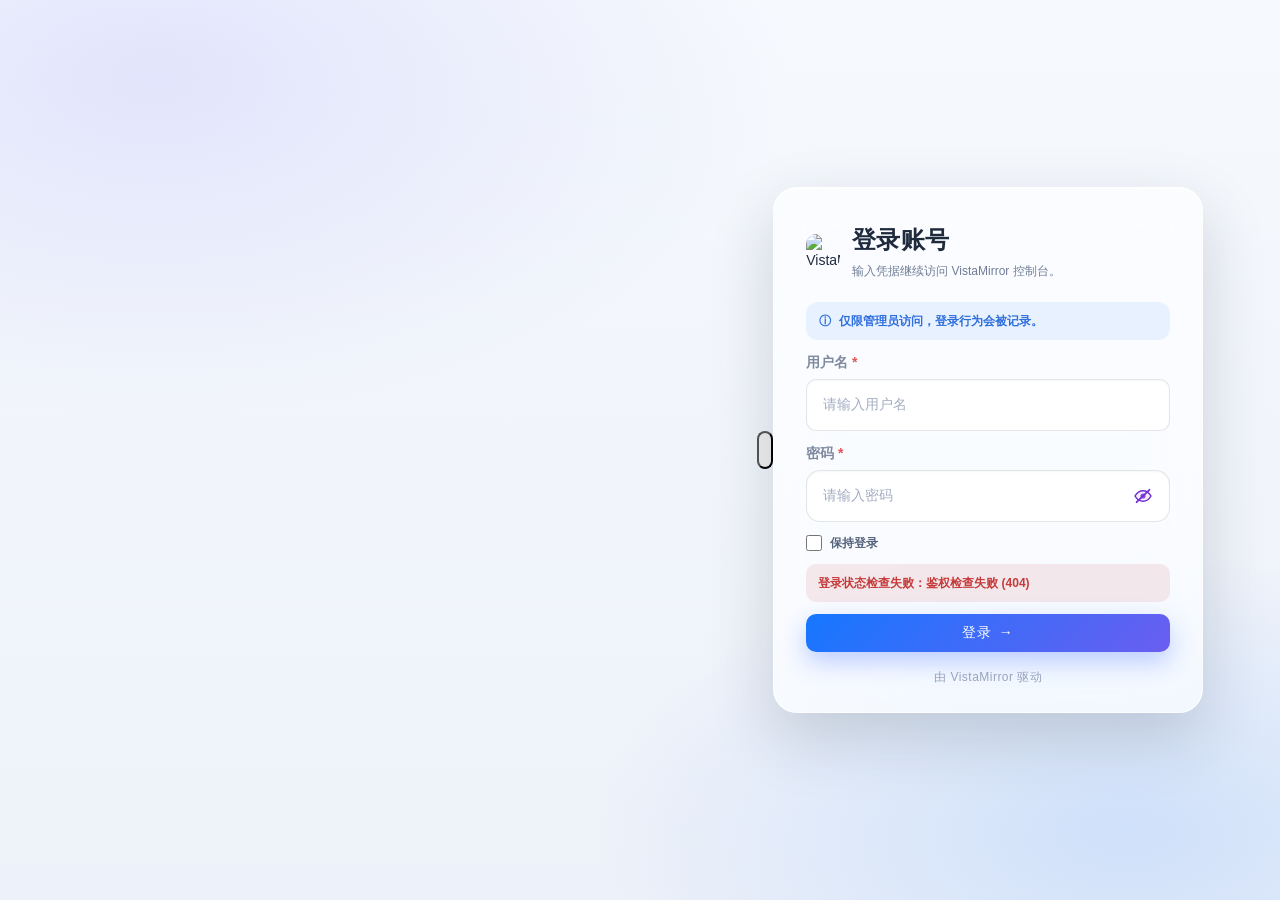
==== commit df3def07: "新增整站极光影院主题与深浅色切换 统一导航、业务页面、配置弹窗与登录注册页的主题配色，加入影院背景及小屏适配，保留现有业务流程。  补充主题说明及示例截图；38 项前端测试、JavaScript 语法" ====
--- a/runtime/index.html
+++ b/runtime/index.html
@@ -20,6 +20,8 @@
   <link rel="stylesheet" href="missing.css?v=20260918-dialog-1">
   <link rel="stylesheet" href="quality.css?v=20260919-compact-2">
   <link rel="stylesheet" href="strm-playback.css?v=20260921-logs-4">
+  <link rel="stylesheet" href="/aurora.css?v=20260921-1">
+  <script src="/aurora.js?v=20260921-1"></script>
 </head>
 <body class="auth-pending">
   <section id="admin-auth-loading" class="admin-auth-loading" aria-live="polite">
@@ -27,6 +29,7 @@
   </section>
 
   <section id="admin-auth-shell" class="admin-auth-shell" hidden>
+    <button class="auth-theme-toggle" data-theme-toggle type="button" aria-label="切换浅色主题" aria-pressed="true"></button>
     <div id="auth-backdrop" class="auth-backdrop" aria-hidden="true"></div>
     <div class="auth-backdrop-tint" aria-hidden="true"></div>
     <div class="admin-auth-card" role="dialog" aria-modal="true" aria-labelledby="admin-auth-title">
@@ -134,6 +137,7 @@
           </button>
           <button id="connectivity-trigger" class="nav-icon-btn" type="button" aria-label="网络连通性检测" title="网络连通性检测" aria-haspopup="dialog" aria-expanded="false"><svg viewBox="0 0 24 24" aria-hidden="true"><rect x="3" y="3" width="18" height="13" rx="2"/><path d="M8 21h8M12 16v5M6 10h3l2-4 3 7 2-3h2"/></svg></button>
           <button id="quick-log-btn" class="nav-icon-btn" type="button" aria-label="通知">🌐</button>
+          <button class="nav-icon-btn" data-theme-toggle type="button" aria-label="切换浅色主题" aria-pressed="true"></button>
           <div class="profile-menu">
             <button
               id="profile-menu-btn"
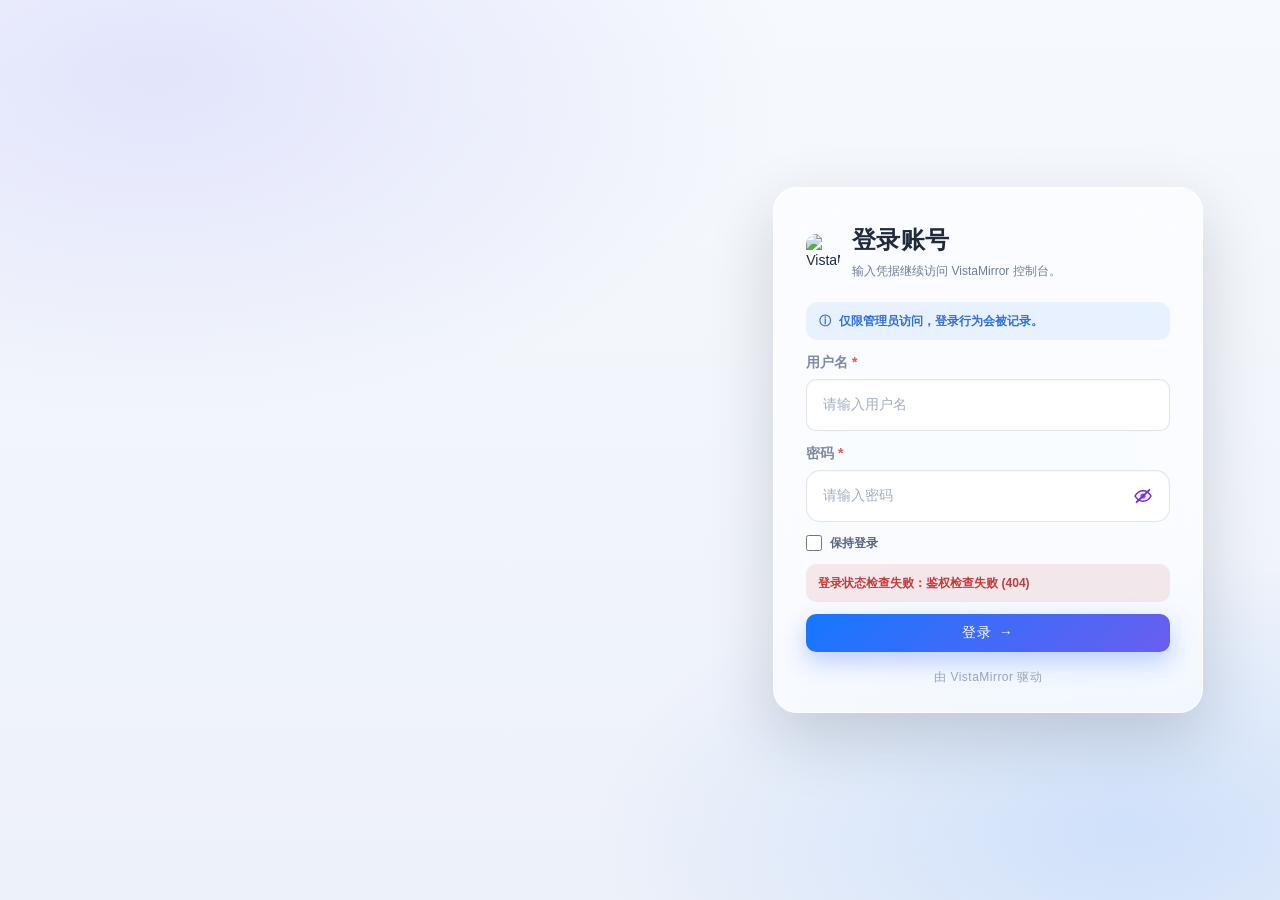
==== commit 40279d40: "回退界面到 309b4e8 版本 撤销极光影院主题与深浅色切换，恢复 309b4e86ee72401afa1e5c41c970f2306910d011 的项目代码。保留历史提交和本地运行数据。" ====
--- a/runtime/index.html
+++ b/runtime/index.html
@@ -20,8 +20,6 @@
   <link rel="stylesheet" href="missing.css?v=20260918-dialog-1">
   <link rel="stylesheet" href="quality.css?v=20260919-compact-2">
   <link rel="stylesheet" href="strm-playback.css?v=20260921-logs-4">
-  <link rel="stylesheet" href="/aurora.css?v=20260921-1">
-  <script src="/aurora.js?v=20260921-1"></script>
 </head>
 <body class="auth-pending">
   <section id="admin-auth-loading" class="admin-auth-loading" aria-live="polite">
@@ -29,7 +27,6 @@
   </section>
 
   <section id="admin-auth-shell" class="admin-auth-shell" hidden>
-    <button class="auth-theme-toggle" data-theme-toggle type="button" aria-label="切换浅色主题" aria-pressed="true"></button>
     <div id="auth-backdrop" class="auth-backdrop" aria-hidden="true"></div>
     <div class="auth-backdrop-tint" aria-hidden="true"></div>
     <div class="admin-auth-card" role="dialog" aria-modal="true" aria-labelledby="admin-auth-title">
@@ -137,7 +134,6 @@
           </button>
           <button id="connectivity-trigger" class="nav-icon-btn" type="button" aria-label="网络连通性检测" title="网络连通性检测" aria-haspopup="dialog" aria-expanded="false"><svg viewBox="0 0 24 24" aria-hidden="true"><rect x="3" y="3" width="18" height="13" rx="2"/><path d="M8 21h8M12 16v5M6 10h3l2-4 3 7 2-3h2"/></svg></button>
           <button id="quick-log-btn" class="nav-icon-btn" type="button" aria-label="通知">🌐</button>
-          <button class="nav-icon-btn" data-theme-toggle type="button" aria-label="切换浅色主题" aria-pressed="true"></button>
           <div class="profile-menu">
             <button
               id="profile-menu-btn"
